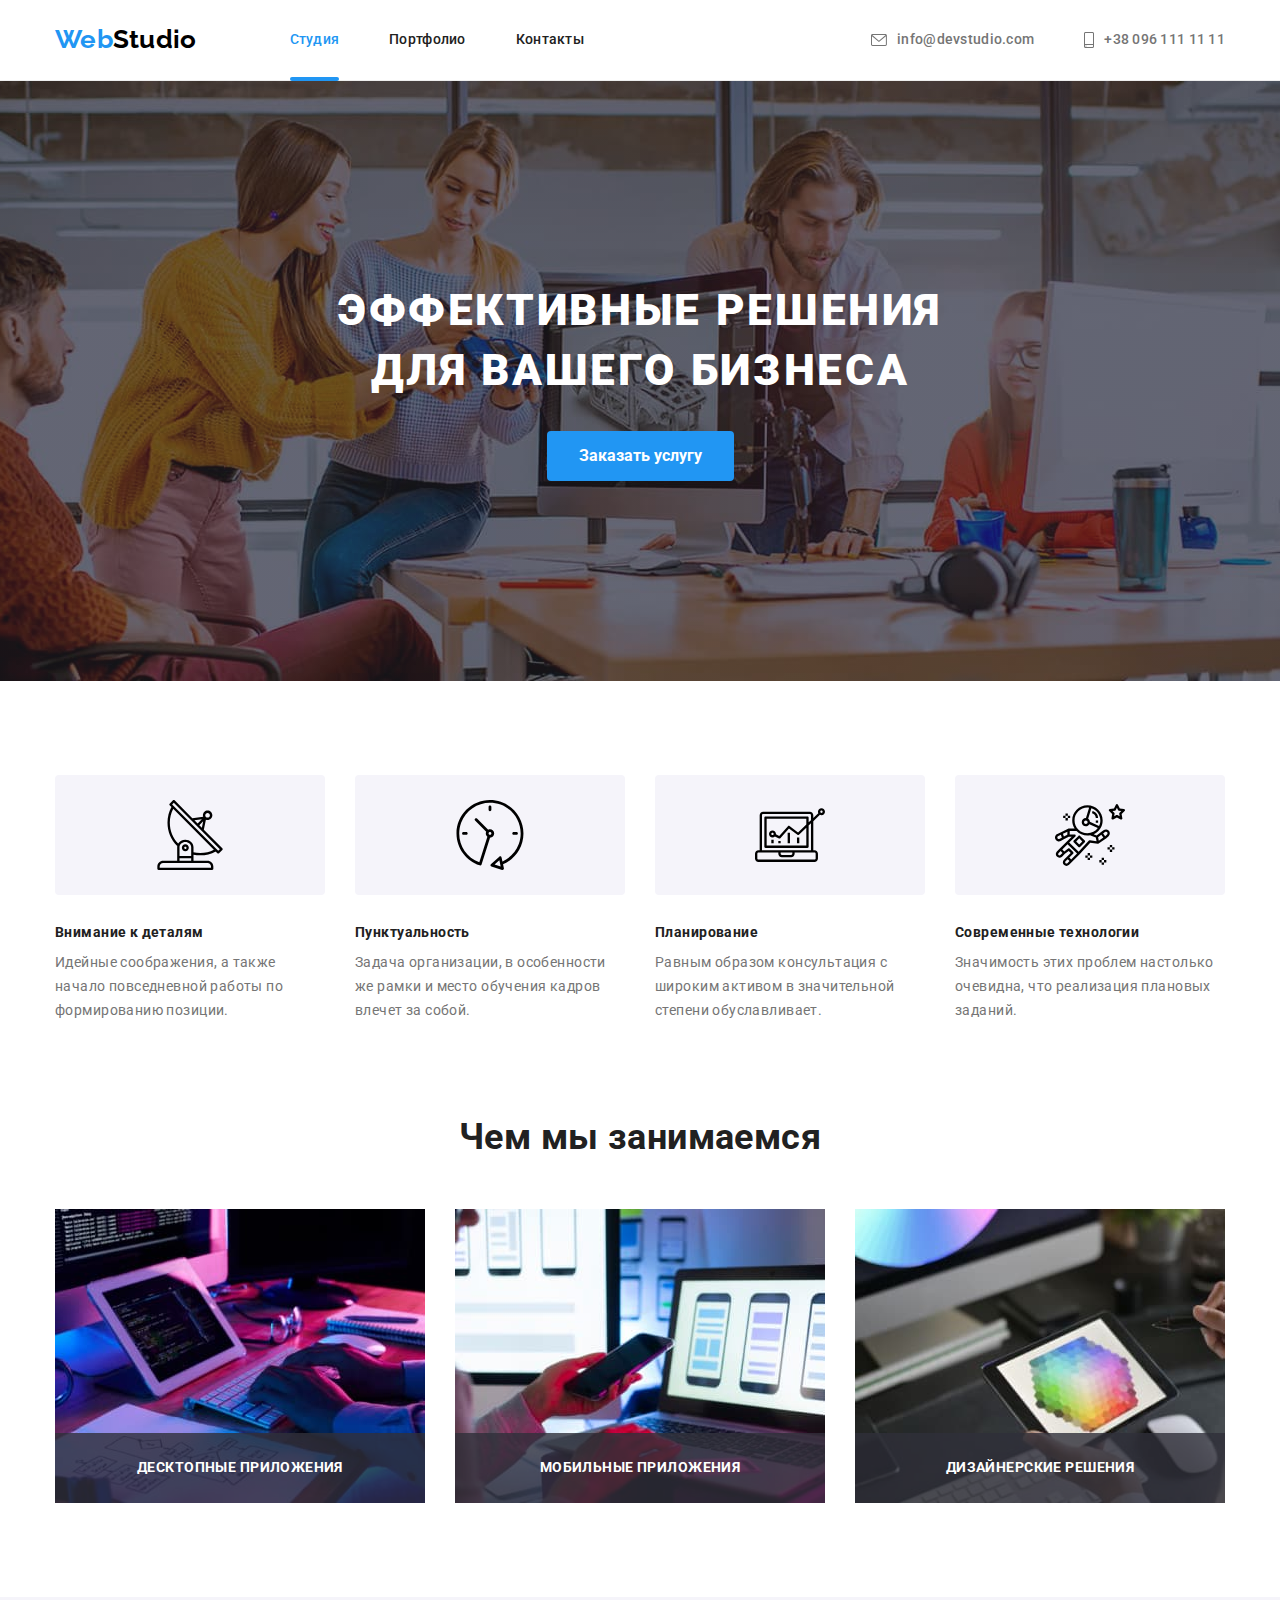
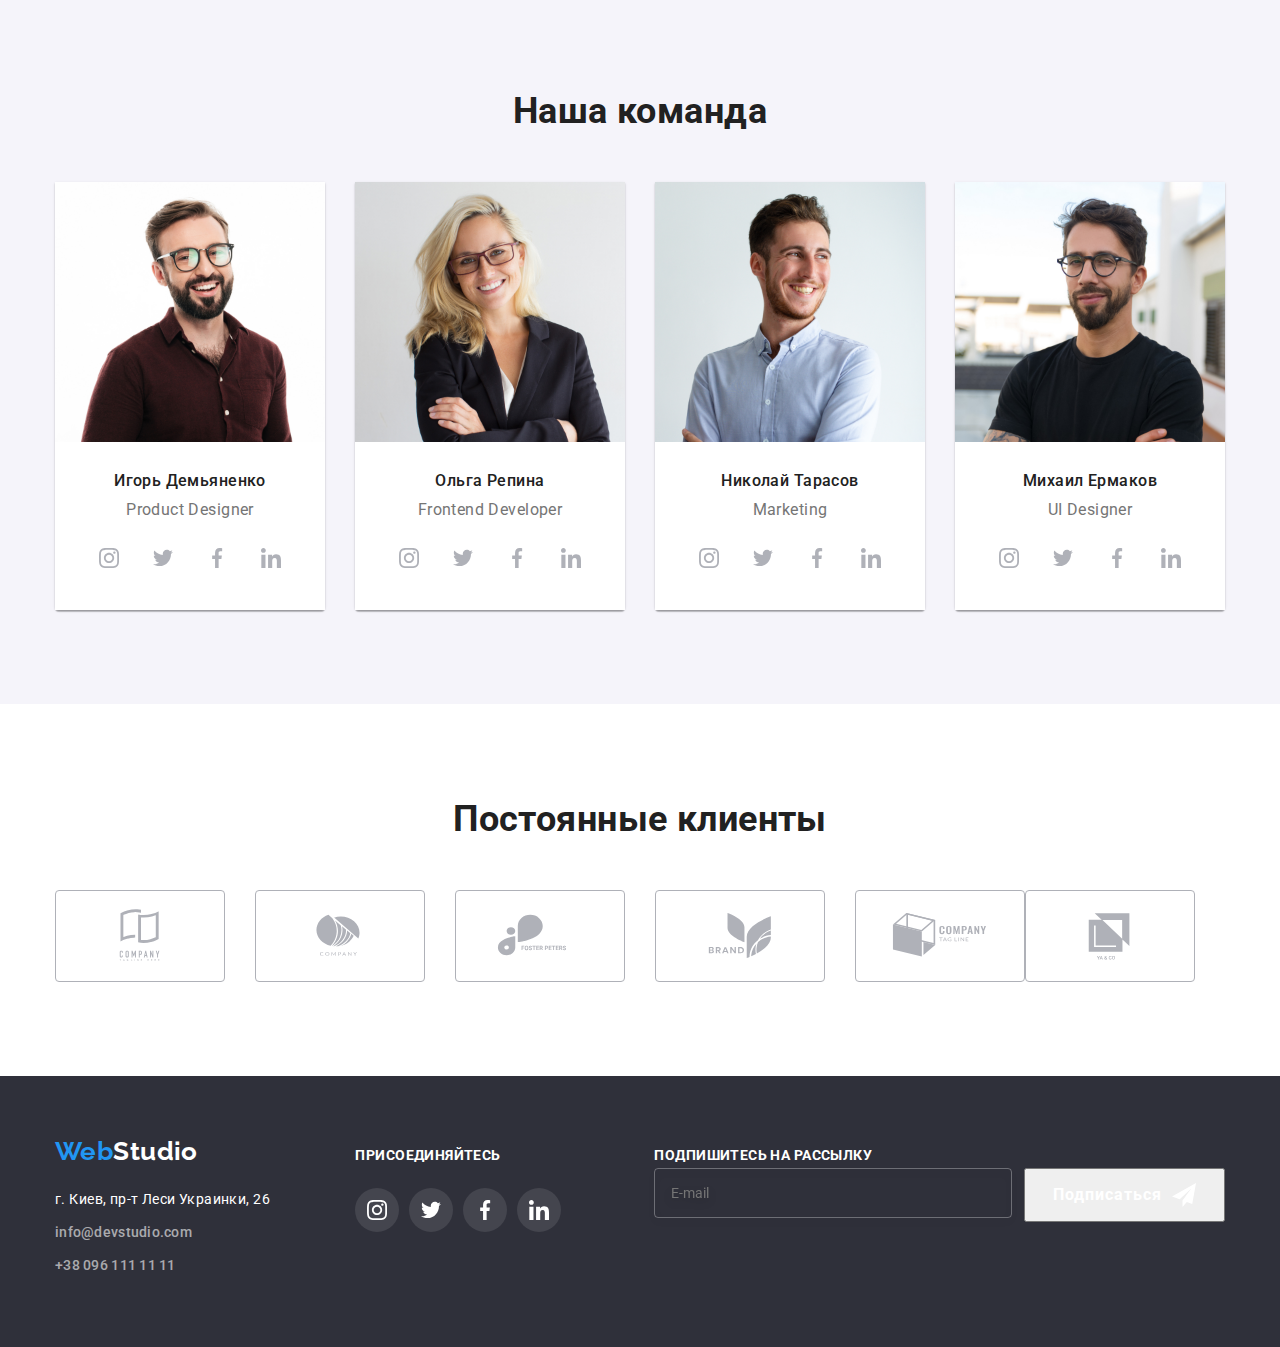
==== index.html @ cf7be301 "a" ====
<!DOCTYPE html>
<html lang="ru">
  <head>
    <meta charset="UTF-8" />
    <meta http-equiv="X-UA-Compatible" content="IE=edge" />
    <meta name="viewport" content="width=device-width, initial-scale=1.0" />
    <title>Document</title>

    <link rel="stylesheet" href="./css/main.min.css">
    
    <link rel="preconnect" href="https://fonts.googleapis.com" />
    <link rel="preconnect" href="https://fonts.gstatic.com" crossorigin />
    <link
      href="https://fonts.googleapis.com/css2?family=Raleway:wght@700&family=Roboto:wght@400;500;700;900&display=swap"
      rel="stylesheet"
    />
    <link
      rel="stylesheet"
      href="https://cdnjs.cloudflare.com/ajax/libs/modern-normalize/1.1.0/modern-normalize.min.css"
    />
    <link rel="stylesheet" href="./css/styles.css" />
  </head>
  <body class="page">
    <header class="header">
      <div class="container header_container">
        <nav class="nav">
           <a href="./index.html" class="logo--black">
            <span class="logo--black_logo">Web</span>Studio
          </a>
          <ul class="nav_list list">
            <li class="nav_item">
              <a href="./index.html" class="nav_link--current">Студия</a>
            </li>
            <li class="nav_item">
              <a href="./portfolio.html" class="nav_link"> Портфолио</a>
            </li>
            <li class="nav_item">
              <a href="./index.html" class="nav_link"> Контакты</a>
            </li>
          </ul>
        </nav>
        <ul class="contacts list">
          <li class="contacts_item">
            <a href="malito:info@devstudio.com" class="contacts_link">
              <svg class="contacts_icon" width="16" height="12">
                        <use href="./images/sprite.svg#icon-envelope-hover"></use>
                      </svg>
                      info@devstudio.com
            </a>
          </li>
          <li class="contacts_item">
            <a href="tel:+380961111111" class="contacts_link"
              ><svg class="contacts_icon" width="10" height="16">
                        <use href="./images/sprite.svg#icon-smartphone"></use>
                      </svg>
                      +38 096 111 11 11</a
            >
          </li>
        </ul>
      </div>
    </header>

    <main>
      <section class="hero">
        <div class="container">
          <h1 class="hero_title">Эффективные решения для вашего бизнеса</h1>
          <button data-modal-open type="button" class="hero_button">Заказать услугу</button>
        </div>
      </section>

      <section class="features section">
        <div class="container">
          <ul class="features_list list">
            <li class="features_item">
              <div class="features_box">
                <svg  width="70" height="70"><use class="features_icon" href="./images/sprite.svg#icon-antenna"></svg></use>
              </div>
              <h3 class="features_title">Внимание к деталям</h3>
              <p>
                Идейные соображения, а также начало повседневной работы по
                формированию позиции.
              </p>
            </li>
            <li class="features_item">
              <div class="features_box">
                <svg width="70" height="70"><use href="./images/sprite.svg#icon-clock"></svg></use>
              </div>
              <h3 class="features_title">Пунктуальность</h3>
              <p>
                Задача организации, в особенности же рамки и место обучения
                кадров влечет за собой.
              </p>
            </li>
            <li class="features_item">
              <div class="features_box">
                <svg width="70" height="70"><use class="features_icon" href="./images/sprite.svg#icon-diagram"></svg></use>
              </div>
              <h3 class="features_title">Планирование</h3>
              <p>
                Равным образом консультация с широким активом в значительной
                степени обуславливает.
              </p>
            </li>
            <li class="features_item">
              <div class="features_box">
                <svg width="70" height="70"><use class="features_icon" href="./images/sprite.svg#icon-astronaut"></svg></use>
              </div>
              <h3 class="features_title">Современные технологии</h3>
              <p>
                Значимость этих проблем настолько очевидна, что реализация
                плановых заданий.
              </p>
            </li>
          </ul>
        </div>
      </section>

      <section class="work section">
        <div class="container">
          <h2 class="work_title">Чем мы занимаемся</h2>
          <ul class="work_list list">
            <li class="work_item">
              <img
                src="./images/photo1.jpg"
                width="370"
                alt="Человек печатает на клавиатуре"
              />
              <div class="work_bottom">
                <h2 class="work_bottom-title">Десктопные приложения</h2>
              </div>
            </li>
            <li class="work_item">
              <img
                src="./images/photo2.jpg"
                width="370"
                alt="Человек выбирает модели мобильных телефонов"
              />
              <div class="work_bottom">
                <h2 class="work_bottom-title">Мобильные приложения</h2>
              </div>
              
            </li>

            <li class="work_item">
              <img
                src="./images/photo3.jpg"
                width="370"
                alt="Выбираем палитру цветов"
              />
               <div class="work_bottom">
                <h2 class="work_bottom-title">Дизайнерские решения</h2>
              </div>
            </li>
          </ul>
        </div>
      </section>

      <section class="team section">
        <div class="container">
          <h2 class="team_title">Наша команда</h2>
          <ul class="team_list list">
            <li class="team_item">
              <img
                src="./images/worker4.jpg"
                width="270"
                alt="Мужчина с бородой и в очках"
              />
              <div class="team_item-bottom">
                <h3 class="team_heading">Игорь Демьяненко</h3>
                <p class="team_text">Product Designer</p>
                <ul class="soc-list list">
                  <li class="soc-list_item">
                    <a href="" class="soc-link">
                      <svg class="soc-link_icon">
                        <use href="./images/sprite.svg#icon-instagram"></use>
                      </svg>
                    </a>
                  </li>
                  <li class="soc-list_item">
                    <a href="" class="soc-link">
                      <svg class="soc-link_icon">
                        <use href="./images/sprite.svg#icon-twitter"></use>
                      </svg>
                    </a>
                  </li>
                  <li class="soc-list_item">
                    <a href="" class="soc-link">
                      <svg class="soc-link_icon">
                        <use href="./images/sprite.svg#icon-facebook"></use>
                      </svg>
                    </a>
                  </li>
                  <li class="soc-list_item">
                    <a href="" class="soc-link">
                      <svg class="soc-link_icon">
                        <use href="./images/sprite.svg#icon-linkedin"></use>
                      </svg>
                    </a>
                  </li>
                </ul>
              </div>
            </li>
            <li class="team_item">
              <img
                src="./images/worker1.jpg"
                width="270"
                alt="Женщина в очках и пиджаке"
              />
              <div class="team_item-bottom">
                <h3 class="team_heading">Ольга Репина</h3>
                <p class="team_text">Frontend Developer</p>
                <ul class="soc-list list">
                  <li class="soc-list_item">
                    <a href="" class="soc-link">
                      <svg class="soc-link_icon">
                        <use href="./images/sprite.svg#icon-instagram"></use>
                      </svg>
                    </a>
                  </li>
                  <li class="soc-list_item">
                    <a href="" class="soc-link">
                      <svg class="soc-link_icon">
                        <use href="./images/sprite.svg#icon-twitter"></use>
                      </svg>
                    </a>
                  </li>
                  <li class="soc-list_item">
                    <a href="" class="soc-link">
                      <svg class="soc-link_icon">
                        <use href="./images/sprite.svg#icon-facebook"></use>
                      </svg>
                    </a>
                  </li>
                  <li class="soc-list_item">
                    <a href="" class="soc-link">
                      <svg class="soc-link_icon">
                        <use href="./images/sprite.svg#icon-linkedin"></use>
                      </svg>
                    </a>
                  </li>
                </ul>
              </div>
            </li>
            <li class="team_item">
              <img
                src="./images/worker2.jpg"
                width="270"
                alt="Мужчина с бородой и голубой рубашке"
              />
              <div class="team_item-bottom">
                <h3 class="team_heading">Николай Тарасов</h3>
                <p class="team_text">Marketing</p>
                <ul class="soc-list list">
                  <li class="soc-list_item">
                    <a href="" class="soc-link">
                      <svg class="soc-link_icon">
                        <use href="./images/sprite.svg#icon-instagram"></use>
                      </svg>
                    </a>
                  </li>
                  <li class="soc-list_item">
                    <a href="" class="soc-link">
                      <svg class="soc-link_icon">
                        <use href="./images/sprite.svg#icon-twitter"></use>
                      </svg>
                    </a>
                  </li>
                  <li class="soc-list_item">
                    <a href="" class="soc-link">
                      <svg class="soc-link_icon">
                        <use href="./images/sprite.svg#icon-facebook"></use>
                      </svg>
                    </a>
                  </li>
                  <li class="soc-list_item">
                    <a href="" class="soc-link">
                      <svg class="soc-link_icon">
                        <use href="./images/sprite.svg#icon-linkedin"></use>
                      </svg>
                    </a>
                  </li>
                </ul>
              </div>
            </li>
            <li class="team_item">
              <img
                src="./images/worker3.jpg"
                width="270"
                alt="Мужчина в очках и черной рубашке"
              />
              <div class="team_item-bottom">
                <h3 class="team_heading">Михаил Ермаков</h3>
                <p class="team_text">UI Designer</p>

                <ul class="soc-list list">
                  <li class="soc-list_item">
                    <a href="" class="soc-link">
                      <svg class="soc-link_icon">
                        <use href="./images/sprite.svg#icon-instagram"></use>
                      </svg>
                    </a>
                  </li>
                  <li class="soc-list_item">
                    <a href="" class="soc-link">
                      <svg class="soc-link_icon">
                        <use href="./images/sprite.svg#icon-twitter"></use>
                      </svg>
                    </a>
                  </li>
                  <li class="soc-list_item">
                    <a href="" class="soc-link">
                      <svg class="soc-link_icon">
                        <use href="./images/sprite.svg#icon-facebook"></use>
                      </svg>
                    </a>
                  </li>
                  <li class="soc-list_item">
                    <a href="" class="soc-link">
                      <svg class="soc-link_icon">
                        <use href="./images/sprite.svg#icon-linkedin"></use>
                      </svg>
                    </a>
                  </li>
                </ul>
              </div>
            </li>
          </ul>
        </div>
      </section>

       <section class="clients section">
        <div class="container">
          <h2 class="clients_title">Постоянные клиенты</h2>
          <ul class="clients_list list">
            <li class="clients_blok list">
              <a href="" class="clients-link">
                <svg class="clients-link_svg">
                  <use href="./images/sprite.svg#icon-Logo-1" class="clients-link_icon"></use>
                </svg>
              </a>
            </li>
            <li class="clients_blok">
              <a href="" class="clients-link">
                <svg class="clients-link_svg">
                  <use href="./images/sprite.svg#icon-Logo-2" class="clients-link_icon"></use>
                </svg>
              </a>
            </li>
            <li class="clients_blok">
              <a href="" class="clients-link">
                <svg class="clients-link_svg">
                  <use href="./images/sprite.svg#icon-Logo-3" class="clients-link_icon"></use>
                </svg>
              </a>
            </li>
            <li class="clients_blok">
              <a href="" class="clients-link">
                <svg class="clients-link_svg">
                  <use href="./images/sprite.svg#icon-Logo-4" class="clients-link_icon"></use>
                </svg>
              </a>
            </li>
            <li class="clients-blok">
              <a href="" class="clients-link">
                <svg class="clients-link_svg">
                  <use href="./images/sprite.svg#icon-Logo-5" class="clients-link_icon"></use>
                </svg>
              </a>
            </li>
            <li class="clients_blok">
              <a href="" class="clients-link">
                <svg class="clients-link_svg">
                  <use href="./images/sprite.svg#icon-Logo" class="clients-link_icon"></use>
                </svg>
              </a>
            </li>
          </ul>
        </div>
      </section>
    </main>
    </main>

    <footer class="footer">
      <div class="container footer_container">
        <div class="connect">
        <a href="./index.html" class="connect_logo--white">
          <span class="connect_logo--blue">Web</span>Studio
        </a>
        <address class="footer-address">
          <ul class="footer-list list">
            <li class="footer-list_item">г. Киев, пр-т Леси Украинки, 26</li>
            <li class="footer-list_item">
              <a class="footer-list_link" href="malito:info@devstudio.com"
                >info@devstudio.com
              </a>
            </li>
            <li class="footer-list_item">
              <a class="footer-list_link" href="tel:+380961111111"
                >+38 096 111 11 11</a
              >
            </li>
          </ul>
          </section>
          </div>
          <div class="footer_flex-box">
        </address>
           <h2 class="footer_title">Присоединяйтесь</h2>
          <ul class="footer_soclist list">
            <li class="footer_socitem">
              <a href="" class="footer_link">
                <svg class="footer_icon-svg" width="20" height="20">
                  <use href="./images/sprite.svg#icon-instagram" class="svg-item"></use>
                </svg>
              </a>
            </li>
            <li class="footer_socitem">
              <a href="" class="footer_link">
                <svg class="footer_icon-svg" width="20" height="20">
                  <use href="./images/sprite.svg#icon-twitter" class="svg-item"></use>
                </svg>
              </a>
            </li>
            <li class="footer_socitem">
              <a href="" class="footer_link">
                <svg class="footer_icon-svg" width="20" height="20">
                  <use href="./images/sprite.svg#icon-facebook" class="svg-item"></use>
                </svg>
              </a>
            </li>
            <li class="footer_socitem">
              <a href="" class="footer_link">
                <svg class="footer_icon-svg" width="20" height="20">
                  <use href="./images/sprite.svg#icon-linkedin" class="svg-item"></use>
                </svg>
              </a>
            </li>
          </ul>
        </div>
        </section>
     
      <div class="signup">
      <form>
          <strong class="footer-strong signup_title">Подпишитесь на рассылку </strong>
          <div class="signup_form">
            <label for="signup-email" class="signup-label">
              <input type="email" name="email" id="signup-email" placeholder="E-mail" class="signup-email" />
            </label>
            <button type="submit" class="hero-button signup_btn">
              <span class="signup_btn-text">Подписаться</span>
              <svg width="24" height="24" class="signup_svg">
                <use href="./images/sprite.svg#icon-send" class=""></use>
              </svg>
            </button>
          </div>
        </form>
      </div>
      </div>
    </footer>
      
       <div data-modal class="backdrop is-hidden">
      <div class="modal">
        <button data-modal-close class="close-btn" type="button">
          <svg class="modal_svg" width="11" height="11">
            <use href="./images/sprite.svg#icon-Vector-1"></use>
            </svg>
        </button>
      <form class="form">
          <strong class="form_text">Оставьте свои данные, мы вам перезвоним</strong>
          <div class="form_field">
            <label for="name" class="form_label">Имя</label>
            <input type="text" class="form_input" name="name" id="name" />
            <svg class="form_icon" width="12" height="12">
              <use href="./images/sprite.svg#icon-name" class="svg-item"></use>
            </svg>
          </div>
          <div class="form_field">
            <label for="tel" class="form_label">Телефон</label>
            <input type="tel" class="form_input" name="tel" id="tel" />
            <svg class="form_icon" width="13" height="13">
              <use href="./images/sprite.svg#icon-tel" class="svg-item"></use>
            </svg>
          </div>
          <div class="form_field">
            <label for="email" class="form_label">Почта</label>
            <input type="email" class="form_input" name="email" id="email" />
            <svg class="form_icon" width="15" height="12">
              <use href="./images/sprite.svg#icon-convert" class="svg-item"></use>
            </svg>
          </div>
          <div class="form_field">
            <label for="comment" class="form_label">Комментарий</label>
            <textarea
              name="comment"
              id="comment"
              rows="10"
              class="form_textarea"
              placeholder="Введите текст"
            ></textarea>
          </div>
          <label for="checkbox" class="checkbox_label">
            <input type="checkbox" name="checkbox" id="checkbox" class="checkbox is-hidden" />
            <span class="checkbox_item">
              <svg width="16" height="16">
                <use href="./images/sprite.svg#icon-square" class=""></use>
              </svg>
            </span>
            Соглашаюсь с рассылкой и принимаю <a href="" class="form_link">Условия договора</a>
          </label>

          <button type="submit" class="hero-button form_btn">Отправить</button>
        </form>
      </div>
    </div>
    <script src="./js/modal.js"></script>
  </body>
</html>
---- css/main.min.css ----
/* No CSS *//*# sourceMappingURL=main.min.css.map */
---- css/styles.css ----
:root {
  --primary-text-color: #757575;
  --title-text-color: #212121;
  --accent-color: #2196f3;
  --white-text-color: #ffffff;
  --black-bg-color: #2f303a;
  --button-grey-color: #f5f4fa;
  --logo-black: #000000;
  --primary-gap: 30px;
  --soc-logo-color: #afb1b8;
}

body {
  color: var(--primary-text-color);
  background: var(--white-text-color);
  font-family: Roboto, sans-serif;
  letter-spacing: 0.03em;
  font-size: 14px;
  line-height: 1.71;
}

.container {
  width: 1200px;
  padding-left: 15px;
  padding-right: 15px;
  margin: 0 auto;
}

p,
h1,
h2,
h3,
h4,
h5,
h6 {
  margin: 0;
}

img {
  min-width: 100%;
  display: block;
}

* {
  box-sizing: border-box;
}

.section {
  padding-top: 94px;
  padding-bottom: 94px;
}

.list {
  padding: 0;
  margin: 0;
  list-style: none;
}

.visually-hidden {
  position: absolute;
  width: 1px;
  height: 1px;
  margin: -1px;
  padding: 0;
  overflow: hidden;
  border: 0;
  clip: rect(0 0 0 0);
}

/* HEADER */

.header {
  border-bottom: 1px solid #eeeeee;
}

.header_container {
  display: flex;
  align-items: center;
}

/* SITE NAVIGATION */

.nav_list {
  display: flex;
  align-items: center;
}
.nav {
  color: var(--title-text-color);
  font-weight: 500;
  font-size: 14px;
  line-height: 1.14;
  text-decoration: none;
  letter-spacing: 0.02em;
  display: flex;
}

.nav_item:not(:last-child) {
  margin-right: 50px;
}

.nav_link {
  display: block;
  color: var(--title-text-color);
  font-weight: 500;
  font-size: 14px;
  line-height: 1.14;
  text-decoration: none;
  padding-top: 32px;
  padding-bottom: 32px;
  transition: color 250ms cubic-bezier(0.4, 0, 0.2, 1);
}

.nav_link:hover,
.nav_link:focus {
  color: var(--accent-color);
}

.nav_link--current {
  display: block;
  color: var(--accent-color);
  text-decoration: none;
  position: relative;
  padding-top: 32px;
  padding-bottom: 32px;
  transition: color 250ms cubic-bezier(0.4, 0, 0.2, 1);
}

.nav_link:hover::after {
  opacity: 1;
}

.nav_link--current::after {
  content: '';
  width: 100%;
  height: 4px;
  background-color: var(--accent-color);
  position: absolute;
  bottom: -1px;
  left: 0px;
  border-radius: 2px;
  transition: opacity 250ms cubic-bezier(0.4, 0, 0.2, 1);
}

.nav_link--current:hover::after {
  opacity: 1;
}

.nav_link::after {
  margin-left: auto;
}

/* CONTACTS */

.contacts {
  display: flex;
  margin-left: auto;
}

.contacts_item:not(:last-child) {
  margin-right: 50px;
}

.contacts_link:hover,
.contacts_link:focus {
  color: var(--accent-color);
}

.contacts_link {
  color: var(--primary-text-color);
  font-weight: 500;
  font-size: 14px;
  line-height: 1.14;
  letter-spacing: 0.02em;
  text-decoration: none;
  display: flex;
  align-items: center;
  transition: color 250ms cubic-bezier(0.4, 0, 0.2, 1);
}

.contacts_icon {
  fill: currentColor;
  margin-right: 10px;
}

/* LOGO */

.logo--black_logo {
  margin: auto 0;
  padding-top: 24px;
  padding-bottom: 25px;
  color: var(--accent-color);
  font-family: Raleway, sans-serif;
  font-weight: 700;
  font-size: 26px;
  line-height: 1.2;
  text-decoration: none;
  transition: fill 250ms cubic-bezier(0.4, 0, 0.2, 1),
    background-color 250ms cubic-bezier(0.4, 0, 0.2, 1);
}

.connect_logo--blue {
  margin: auto 0;
  color: var(--accent-color);
  font-family: Raleway, sans-serif;
  font-weight: 700;
  font-size: 26px;
  line-height: 1.2;
  text-decoration: none;
  margin-bottom: 20px;
  transition: fill 250ms cubic-bezier(0.4, 0, 0.2, 1),
    background-color 250ms cubic-bezier(0.4, 0, 0.2, 1);
}

.logo--black {
  margin: auto 0;
  padding-top: 24px;
  padding-bottom: 25px;
  color: var(--logo-black);
  font-family: Raleway, sans-serif;
  font-weight: 700;
  font-size: 26px;
  line-height: 1.19;
  text-decoration: none;
  margin-right: 93px;
  transition: fill 250ms cubic-bezier(0.4, 0, 0.2, 1),
    background-color 250ms cubic-bezier(0.4, 0, 0.2, 1);
}
.connect_logo--white {
  margin: auto 0;
  color: var(--white-text-color);
  font-family: Raleway, sans-serif;
  font-weight: 700;
  font-size: 26px;
  line-height: 1.19;
  text-decoration: none;
  margin-bottom: 20px;
  transition: fill 250ms cubic-bezier(0.4, 0, 0.2, 1),
    background-color 250ms cubic-bezier(0.4, 0, 0.2, 1);
}

/* HERO */

.hero {
  text-align: center;
}
.hero_title {
  margin: 0 auto;
  color: var(--white-text-color);
  font-weight: 900;
  font-size: 44px;
  line-height: 1.36;
  text-align: center;
  text-transform: uppercase;
  letter-spacing: 0.06em;
  margin-bottom: 30px;
  max-width: 696px;
}

.hero_button {
  padding: 10px 32px 10px 32px;
  border-radius: 4px;
  font-weight: 700;
  font-size: 16px;
  line-height: 1.87;
  background-color: var(--accent-color);
  color: var(--white-text-color);
  border: none;
  text-decoration: none;
  text-align: center;
  transition: color 250ms cubic-bezier(0.4, 0, 0.2, 1),
    background-color 250ms cubic-bezier(0.4, 0, 0.2, 1);
}
.hero_button:hover,
.hero_button:focus {
  cursor: pointer;
  background-color: #188ce8;
}

.backdrop {
  position: fixed;
  top: 0;
  left: 0;
  width: 100%;
  height: 100%;
  z-index: 1;
  opacity: 1;
  transition: opacity 250ms cubic-bezier(0.4, 0, 0.2, 1);
  background-color: rgba(0, 0, 0, 0.2);
}

.is-hidden {
  opacity: 0;
  pointer-events: none;
}

.backdrop.is-hidden .modal {
  transform: translate(-50%, -50%) scale(0.6);
}

.modal {
  position: absolute;
  top: 50%;
  left: 50%;
  transform: translate(-50%, -50%) scale(1);
  transition: transform 250ms cubic-bezier(0.4, 0, 0.2, 1);
  width: 530px;
  height: 580px;

  background-color: var(--white-text-color);
  box-shadow: 0px 1px 3px rgba(0, 0, 0, 0.12), 0px 1px 1px rgba(0, 0, 0, 0.14),
    0px 2px 1px rgba(0, 0, 0, 0.2);
  border-radius: 4px;
}

.close-btn {
  position: absolute;
  top: 8px;
  right: 8px;
  width: 30px;
  height: 30px;
  color: var(--logo-black);
  display: flex;
  justify-content: center;
  align-items: center;
  cursor: pointer;
  background-color: var(--white-text-color);
  border: 1px solid rgba(0, 0, 0, 0.1);
  border-radius: 15px;
  transition: color 250ms cubic-bezier(0.4, 0, 0.2, 1);
}

.modal_svg {
  color: currentColor;
}

.modal_svg:hover,
.modal_svg:focus {
  fill: var(--accent-color);
}

.hero {
  max-width: 1600px;
  height: 600px;
  margin-left: auto;
  margin-right: auto;
  background-image: linear-gradient(
      rgba(47, 48, 58, 0.4),
      rgba(47, 48, 58, 0.4)
    ),
    url(../images/overlay.jpg);
  background-repeat: no-repeat;
  background-position: center;
  background-size: cover;
  padding-bottom: 200px;
  padding-top: 200px;
}

/* FEATURES */

.features_title {
  margin-top: 0;
  margin-bottom: 10px;
  color: var(--title-text-color);
  font-weight: 700;
  font-size: 14px;
  line-height: 1.14;
  margin-top: 30px;
}

.features_list {
  display: flex;
}

.features_item {
  width: 270px;
  margin-right: 30px;
}

.features_item:last-child {
  margin-right: 0;
}

.features_box {
  display: flex;
  width: 270px;
  height: 120px;
  background-color: var(--button-grey-color);
  border-radius: 4px;
  margin-bottom: 30px;
  align-items: center;
  justify-content: center;
}

.features_icon {
  align-items: center;
  justify-content: center;
}

/* FILTERS AND ACTIVITY */

.filters-item:not(:last-child) {
  margin-right: 8px;
}
.filters-list {
  display: flex;
  justify-content: center;
  margin-bottom: 50px;
}

.filters-button {
  border: none;
  border-radius: 4px;
  padding: 6px 22px 6px 22px;
  font-weight: 500;
  font-size: 16px;
  line-height: 1.6;
  background-color: var(--button-grey-color);
  color: var(--title-text-color);
  transition: color 250ms cubic-bezier(0.4, 0, 0.2, 1),
    background-color 250ms cubic-bezier(0.4, 0, 0.2, 1),
    box-shadow 250ms cubic-bezier(0.4, 0, 0.2, 1);
}
.filters-button:hover,
.filters-button:focus {
  background-color: var(--accent-color);
  color: var(--white-text-color);
  cursor: pointer;
  filter: drop-shadow(0px 4px 4px rgba(0, 0, 0, 0.25));
}

.activity-title {
  color: var(--title-text-color);
  font-size: 18px;
  line-height: 2;
  letter-spacing: 0.06em;
  margin-bottom: 4px;
}

.activity {
  display: flex;
  flex-wrap: wrap;
  margin-left: calc(-1 * var(--primary-gap));
  margin-top: calc(-1 * var(--primary-gap));
}
.activity-item {
  box-sizing: border-box;
  border: 1px solid #eeeeee;
  width: 370px;
  flex-basis: calc(100% / 3 - 30px);
  margin-left: var(--primary-gap);
  margin-top: var(--primary-gap);
}

.activity-link:hover,
.activity-link:focus {
  box-shadow: 0px 4px 4px rgba(0, 0, 0, 0.25);
}

.activity-item-bottom {
  padding: 20px 24px 20px 24px;
}

.activity-text {
  font-weight: 400;
  font-size: 16px;
  line-height: 30px;
  color: var(--primary-text-color);
}

.activity-link {
  display: block;
  text-decoration: none;
  transition: box-shadow 250ms cubic-bezier(0.4, 0, 0.2, 1);
}

.activity-thumb {
  position: relative;
  overflow: hidden;
}

.activity-overlay {
  position: absolute;
  top: 0;
  left: 0;
  transform: translateY(101%);
  transition: transform 250ms cubic-bezier(0.4, 0, 0.2, 1);

  display: flex;
  align-items: center;
  height: 100%;
  width: 100%;
  background-color: rgba(33, 150, 243, 0.9);

  color: var(--white-text-color);
  font-weight: 400;
  font-size: 18px;
  line-height: 1.55;
  letter-spacing: 0.03em;
}

.activity-link:hover .activity-overlay,
.activity-link:focus .activity-overlay {
  transform: translateY(0);
}

.overlay-text {
  text-align: left;
  padding-right: 24px;
  padding-left: 24px;
}

/* WORK SECTION */

.work {
  padding-top: 0;
}

.work_title,
.team_title {
  margin-bottom: 50px;
  color: var(--title-text-color);
  font-weight: 700;
  font-size: 36px;
  line-height: 1.16;
  text-align: center;
}

.work_list {
  flex-wrap: wrap;
  margin-left: calc(-1 * var(--primary-gap));
  display: flex;
}

.work_item {
  flex-basis: calc(100% / 3 -30px);
  margin-left: var(--primary-gap);
  position: relative;
}

.work_item:last-child {
  margin-right: 0;
}

.work_bottom {
  position: absolute;
  bottom: 0;
  left: 0;

  width: 100%;
  height: 70px;
  background-color: rgba(47, 48, 58, 0.8);
  background: #2f303acc;
}

.work_bottom-title {
  font-weight: 700;
  font-size: 14px;
  line-height: 1.14;
  text-align: center;
  text-transform: uppercase;
  padding-top: 27px;
  padding-bottom: 27px;
  color: var(--white-text-color);
}

/* TEAM SECTION */

.team {
  background-color: var(--button-grey-color);
}

.team_list {
  display: flex;
  flex-wrap: wrap;
  margin-left: calc(-1 * var(--primary-gap));
}

.team_item {
  background: #ffffff;
  flex-basis: calc(100% / 4 -30px);
  margin-left: var(--primary-gap);
  box-shadow: 0px 1px 3px rgba(0, 0, 0, 0.12), 0px 1px 1px rgba(0, 0, 0, 0.14),
    0px 2px 1px rgba(0, 0, 0, 0.2);
  border-radius: 0px 0px 4px 4px;
}

.team_heading {
  color: var(--title-text-color);
  font-weight: 500;
  font-size: 16px;
  line-height: 1.18;
  text-align: center;
  margin-bottom: 10px;
}

.team_text {
  font-size: 16px;
  line-height: 1.18;
  text-align: center;
  margin-bottom: 16px;
}

.team_item-bottom {
  padding-top: 30px;
  padding-bottom: 30px;
  background-color: var(--white-text-color);
}

/* SOC LIST */

.soc-list_item {
  width: 44px;
  height: 44px;
}
.soc-link {
  display: flex;
  width: 100%;
  height: 100%;
  border-radius: 22px;
  display: flex;
  align-items: center;
  justify-content: center;
  transition: fill 250ms cubic-bezier(0.4, 0, 0.2, 1),
    background-color 250ms cubic-bezier(0.4, 0, 0.2, 1);
}

.soc-link:focus,
.soc-link:hover {
  background-color: var(--accent-color);
  border-radius: 50%;
}

.soc-link:hover .soc-link_icon,
.soc-link:focus .soc-link_icon {
  fill: var(--white-text-color);
}

.soc-list {
  display: flex;
  justify-content: center;
}

.soc-list_item + .soc-list_item {
  margin-left: 10px;
}

.soc-link_icon {
  width: 20px;
  height: 20px;
  fill: var(--soc-logo-color);
}

/* CLIENTS */

.clients_title {
  color: var(--title-text-color);
  font-weight: 700;
  font-size: 36px;
  line-height: 42px;
  text-align: center;
  margin-bottom: 50px;
  text-align: center;
}

.clients_list {
  display: flex;
}
.clients_blok {
  margin-right: 30px;
}

.clients_blok:last-child {
  margin-right: 0;
}

/* CLIENTS LINK */

.clients-link_svg {
  width: 106px;
  height: 60px;
  fill: var(--soc-logo-color);
  transition: fill 250ms cubic-bezier(0.4, 0, 0.2, 1);
}

.clients-link_svg-item:focus,
.clients-link_icon:hover {
  fill: var(--accent-color);
  color: var(--soc-logo-color);
}

.clients-link {
  display: flex;
  width: 170px;
  height: 92px;
  border: 1px solid var(--soc-logo-color);
  border-radius: 4px;
  align-items: center;
  justify-content: center;
  transition: border 250ms cubic-bezier(0.4, 0, 0.2, 1),
    color 250ms cubic-bezier(0.4, 0, 0.2, 1);
}

.clients-link:hover .clients-link_svg,
.clients-link:focus .clients-link_svg {
  fill: var(--accent-color);
}

.clients-link:hover,
.clients-link:focus {
  border-color: var(--accent-color);
}

/* FOOTER */

.footer-list_item {
  margin-bottom: 9px;
  font-size: 14px;
  font-style: normal;
  line-height: 1.71;
  color: var(--white-text-color);
}

.footer-item:last-child {
  margin-bottom: 0;
}

.footer-list_link:hover,
.footer-list_link:focus {
  color: var(--accent-color);
}

.footer-list_link {
  margin-bottom: 9px;
  color: var(--primary-text-color);
  font-weight: 500;
  font-size: 14px;
  line-height: 1.14;
  letter-spacing: 0.02em;
  text-decoration: none;
  color: rgba(255, 255, 255, 0.6);
  transition: color 250ms cubic-bezier(0.4, 0, 0.2, 1);
}

.footer-address {
  margin-top: 20px;
}
.footer {
  background-color: var(--black-bg-color);
  padding-top: 60px;
  padding-bottom: 60px;
}

.connect {
  flex-grow: 1;
}

.footer_container {
  display: flex;
  align-items: baseline;
}

.footer_title {
  color: var(--white-text-color);
  font-style: normal;
  font-weight: 700;
  font-size: 14px;
  line-height: 1, 14;
  letter-spacing: 0.03em;
  text-transform: uppercase;
  margin-bottom: 20px;
}
.footer_soclist {
  display: flex;
  justify-content: center;
}
.footer_socitem:not(:last-child) {
  margin-right: 10px;
}

.footer_link {
  display: flex;
  justify-content: center;
  align-items: center;
  width: 44px;
  height: 44px;
  background: rgba(255, 255, 255, 0.1);
  border-radius: 50%;
  transition: fill 250ms cubic-bezier(0.4, 0, 0.2, 1),
    background-color 250ms cubic-bezier(0.4, 0, 0.2, 1);
}

.footer_link:hover,
.footer_link:focus {
  background-color: var(--accent-color);
  border-radius: 50%;
}

.footer_link:hover .footer_icon-svg,
.footer_link:focus .footer_icon-svg {
  fill: var(--white-text-color);
}

.footer_link:hover,
.footer-link:focus {
  background-color: var(--accent-color);
  border-radius: 50%;
}

.footer_flex-box {
  margin-left: 70px;
}

.contact a {
  text-decoration-line: none;
  display: inline-flex;
  align-items: flex-end;
  justify-content: center;
  align-items: center;
}

.footer_icon-svg {
  width: 20px;
  height: 20px;
  fill: var(--white-text-color);
}

/* SIGNUP */

.signup {
  margin-left: 93px;
}

.signup-label {
  margin-right: 12px;
}

.signup_title {
  display: flex;
  justify-content: left;
  color: var(--white-text-color);
  font-weight: 700;
  text-transform: uppercase;
}
.signup-email {
  padding: 15px 16px;

  height: 50px;
  width: 358px;

  background-color: transparent;
  border: 1px solid rgba(255, 255, 255, 0.3);
  box-sizing: border-box;
  filter: drop-shadow(0px 4px 4px rgba(0, 0, 0, 0.15));
  border-radius: 4px;

  color: var(--white-text-color);
}

.signup_form {
  display: flex;
}

.signup_btn:focus,
.signup_btn:hover {
  color: var(--white-text-color);
}

.signup_btn {
  padding: 10px 27px;
  font-weight: 700;
  font-size: 16px;
  line-height: 1.87;

  display: flex;
  align-items: center;
  text-align: center;
  letter-spacing: 0.06em;

  color: var(--white-text-color);
}

.signup_btn-text {
  margin-right: 10px;
}

.signup_svg {
  fill: var(--white-text-color);
}

/* FORM */
.form {
  padding: 40px;
}

.form_field {
  position: relative;
  display: flex;
  flex-direction: column;
  margin-bottom: 10px;
}

.form_text {
  display: inline-block;
  font-weight: 700;
  font-size: 20px;
  line-height: 1.15;
  color: var(--title-text-color);
  margin-bottom: 12px;
}

.form_label {
  margin-bottom: 4px;
  font-size: 12px;
  line-height: 1.17;
  color: var(--primary-text-color);
  letter-spacing: 0.01em;
}
.form_input {
  padding-left: 42px;
  height: 40px;
  transition: border 250ms cubic-bezier(0.4, 0, 0.2, 1),
    color 250ms cubic-bezier(0.4, 0, 0.2, 1);
  border: 1px solid rgba(33, 33, 33, 0.2);
  box-sizing: border-box;
  border-radius: 4px;
}

.form_input:focus,
.form_input:hover,
.form_textarea:hover,
.form_textarea:focus {
  border: 1px solid var(--accent-color);
}

.form_input:focus + .form-icon,
.form_input:hover + .form-icon {
  color: var(--accent-color);
  fill: currentColor;
}

.form_icon {
  position: absolute;
  top: 38px;
  left: 12px;
  pointer-events: none;
  transition: fill 250ms cubic-bezier(0.4, 0, 0.2, 1);
  transform: translateY(-50%);
  fill: var(--logo-black);
}

.form_textarea {
  resize: none;
  padding: 12px 16px;
  height: 120px;
  transition: border 250ms cubic-bezier(0.4, 0, 0.2, 1);
  border: 1px solid rgba(33, 33, 33, 0.2);
  box-sizing: border-box;
  border-radius: 4px;
}

.form .form_field:nth-child(5) {
  margin-bottom: 20px;
}

.form_link {
  margin-left: 5px;
  font-size: 14px;
  line-height: 1.71;

  letter-spacing: 0.03em;
  text-decoration-line: underline;

  color: var(--accent-color);
}

.checkbox_label {
  display: flex;
  align-items: center;
  justify-content: center;

  margin-bottom: 30px;

  font-weight: normal;
  font-size: 14px;
  line-height: 1.71;
  letter-spacing: 0.03em;
  color: var(--primary-text-color);
}

.form_btn {
  display: block;
  margin-left: auto;
  margin-right: auto;
}

.checkbox {
  appearance: none;
  position: absolute;
}

.checkbox:focus + .checkbox_item,
.checkbox:hover + .checkbox_iyem {
  fill: var(--accent-color);
}

.checkbox:checked + .checkbox_item {
  border-radius: 2px;
  fill: var(--accent-color);
  background-color: var(--accent-color);
  background-image: url(../images/accept.svg);
  background-position: 50% 50%;
  background-repeat: no-repeat;
}

.checkbox_item {
  margin-right: 7px;
  width: 16px;
  height: 15px;
  transition: background-color 250ms cubic-bezier(0.4, 0, 0.2, 1),
    fill 250ms cubic-bezier(0.4, 0, 0.2, 1);
}
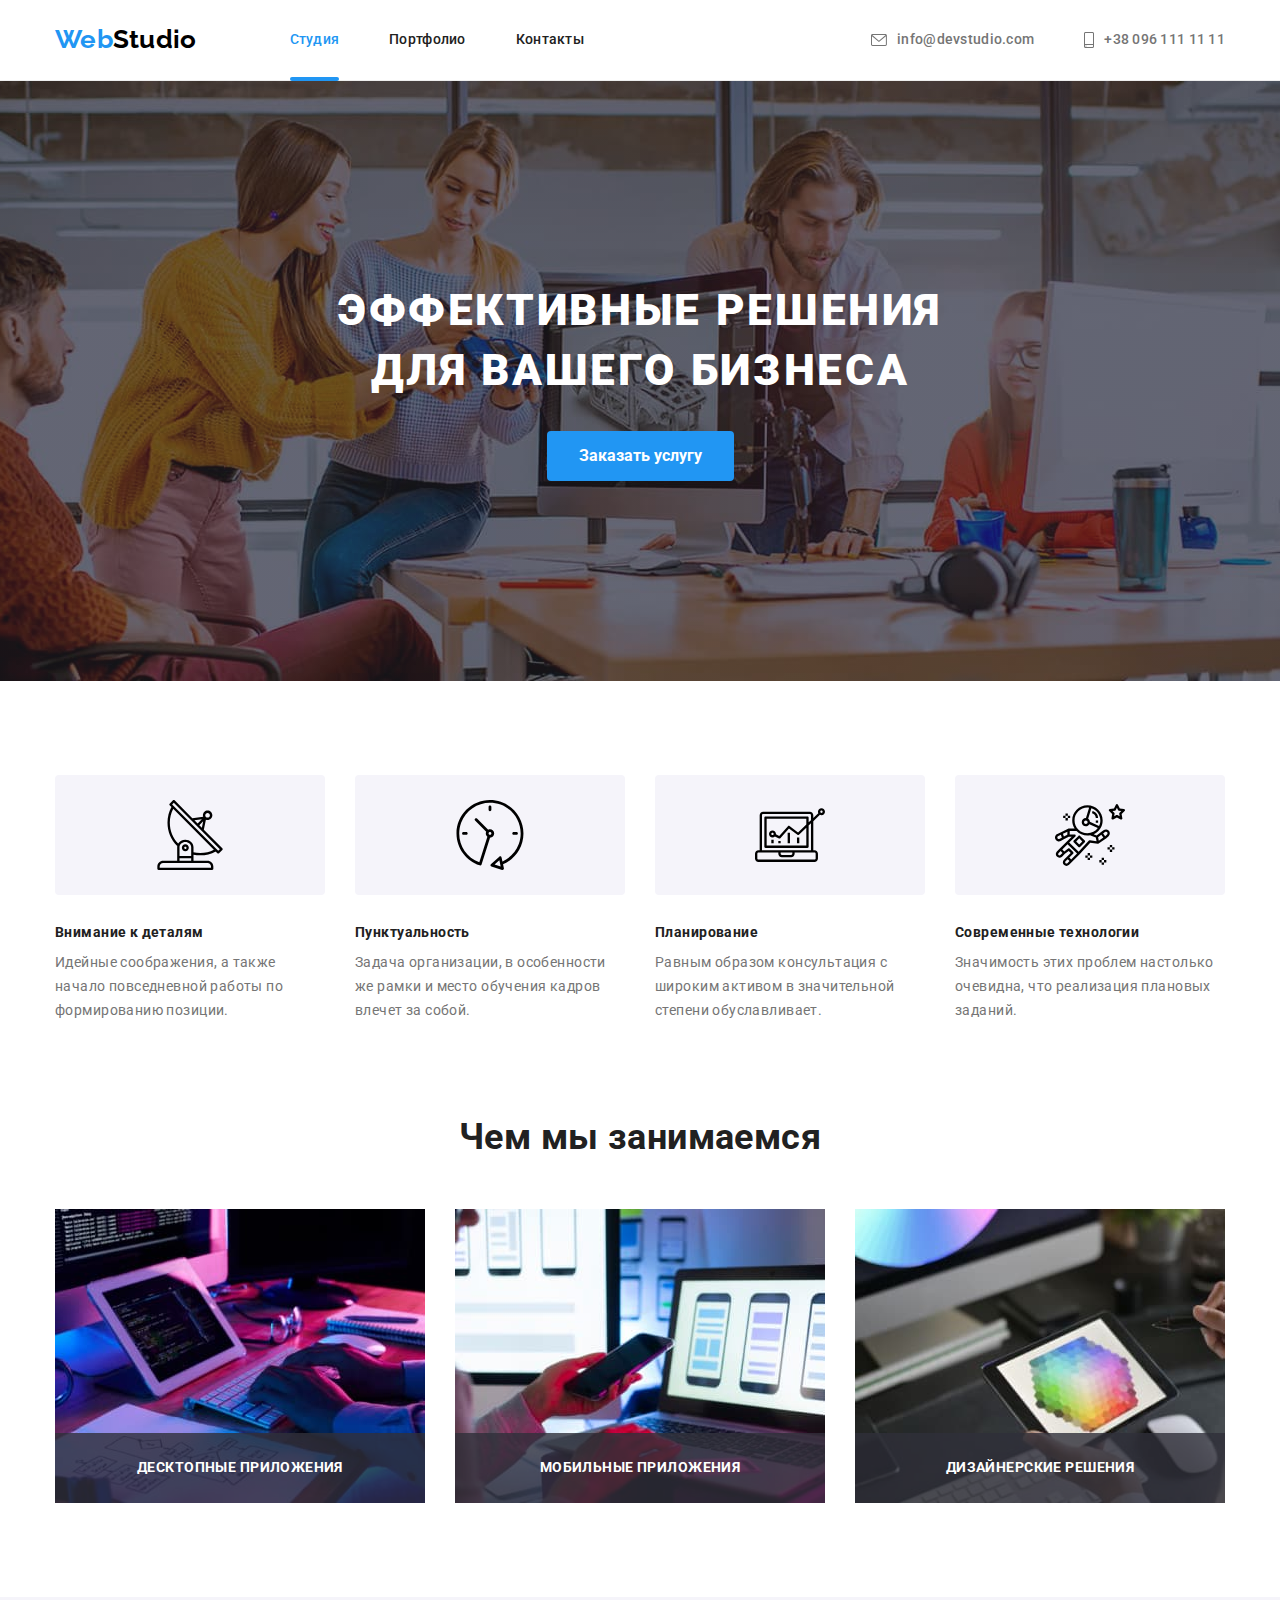
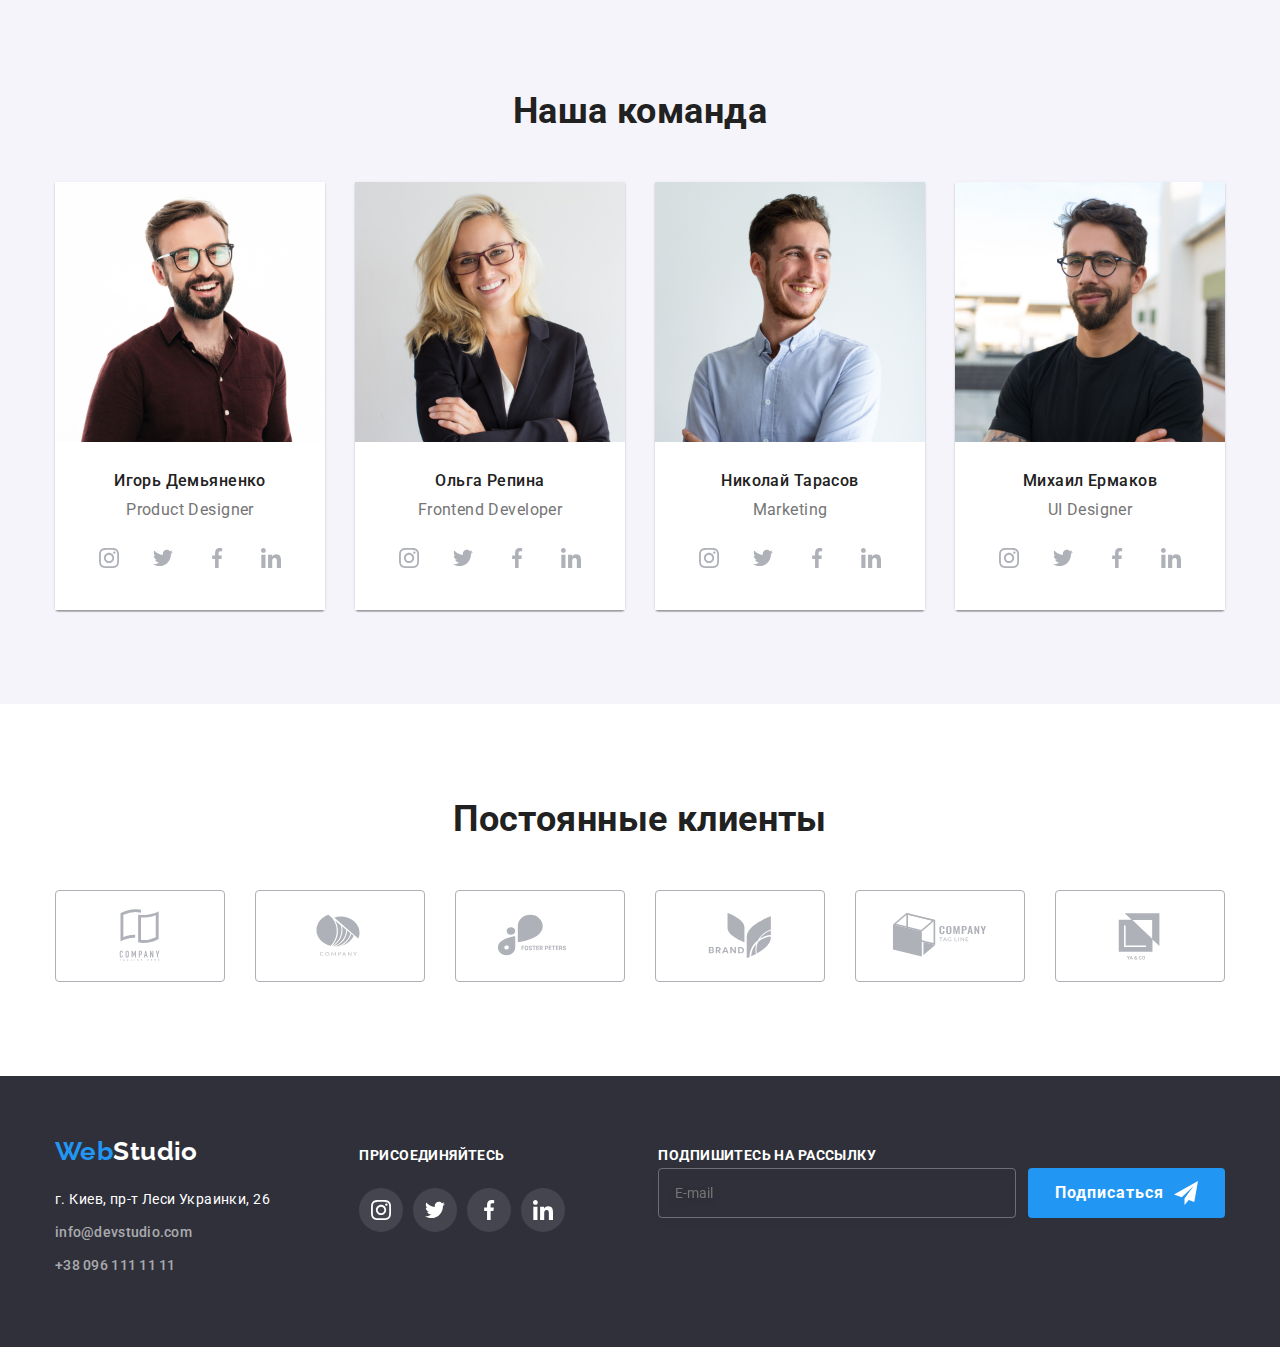
==== commit 55d3417e: "changes" ====
--- a/index.html
+++ b/index.html
@@ -6,7 +6,7 @@
     <meta name="viewport" content="width=device-width, initial-scale=1.0" />
     <title>Document</title>
 
-    <link rel="stylesheet" href="./css/main.min.css">
+    
     
     <link rel="preconnect" href="https://fonts.googleapis.com" />
     <link rel="preconnect" href="https://fonts.gstatic.com" crossorigin />
@@ -18,7 +18,7 @@
       rel="stylesheet"
       href="https://cdnjs.cloudflare.com/ajax/libs/modern-normalize/1.1.0/modern-normalize.min.css"
     />
-    <link rel="stylesheet" href="./css/styles.css" />
+    <link rel="stylesheet" href="./css/main.min.css" />
   </head>
   <body class="page">
     <header class="header">
@@ -360,7 +360,7 @@
                 </svg>
               </a>
             </li>
-            <li class="clients-blok">
+            <li class="clients_blok">
               <a href="" class="clients-link">
                 <svg class="clients-link_svg">
                   <use href="./images/sprite.svg#icon-Logo-5" class="clients-link_icon"></use>
@@ -459,7 +459,7 @@
       
        <div data-modal class="backdrop is-hidden">
       <div class="modal">
-        <button data-modal-close class="close-btn" type="button">
+        <button data-modal-close class="modal_closebtn" type="button">
           <svg class="modal_svg" width="11" height="11">
             <use href="./images/sprite.svg#icon-Vector-1"></use>
             </svg>
@@ -507,7 +507,7 @@
             Соглашаюсь с рассылкой и принимаю <a href="" class="form_link">Условия договора</a>
           </label>
 
-          <button type="submit" class="hero-button form_btn">Отправить</button>
+          <button type="submit" class="button form_btn">Отправить</button>
         </form>
       </div>
     </div>
--- a/css/main.min.css
+++ b/css/main.min.css
@@ -1 +1,2 @@
-/* No CSS *//*# sourceMappingURL=main.min.css.map */+body{color:#757575;background:#fff;font-family:Roboto, sans-serif;letter-spacing:0.03em;font-size:14px;line-height:1.71}.container{width:1200px;padding-left:15px;padding-right:15px;margin:0 auto}p,h1,h2,h3,h4,h5,h6{margin:0}img{min-width:100%;display:block}*{-webkit-box-sizing:border-box;box-sizing:border-box}.section{padding-top:94px;padding-bottom:94px}.list{padding:0;margin:0;list-style:none}.visually-hidden{position:absolute;width:1px;height:1px;margin:-1px;padding:0;overflow:hidden;border:0;clip:rect(0 0 0 0)}.header{border-bottom:1px solid #eeeeee}.header_container{display:-webkit-box;display:-ms-flexbox;display:flex;-webkit-box-align:center;-ms-flex-align:center;align-items:center}.nav_list{display:-webkit-box;display:-ms-flexbox;display:flex;-webkit-box-align:center;-ms-flex-align:center;align-items:center}.nav{color:#212121;font-weight:500;font-size:14px;line-height:1.14;text-decoration:none;letter-spacing:0.02em;display:-webkit-box;display:-ms-flexbox;display:flex}.nav_item:not(:last-child){margin-right:50px}.nav_link{display:block;color:#212121;font-weight:500;font-size:14px;line-height:1.14;text-decoration:none;padding-top:32px;padding-bottom:32px;-webkit-transition:color 250ms cubic-bezier(0.4, 0, 0.2, 1);transition:color 250ms cubic-bezier(0.4, 0, 0.2, 1)}.nav_link:hover,.nav_link:focus{color:#2196f3}.nav_link--current{display:block;color:#2196f3;text-decoration:none;position:relative;padding-top:32px;padding-bottom:32px;-webkit-transition:color 250ms cubic-bezier(0.4, 0, 0.2, 1);transition:color 250ms cubic-bezier(0.4, 0, 0.2, 1)}.nav_link:hover::after{opacity:1}.nav_link--current::after{content:'';width:100%;height:4px;background-color:#2196f3;position:absolute;bottom:-1px;left:0px;border-radius:2px;-webkit-transition:opacity 250ms cubic-bezier(0.4, 0, 0.2, 1);transition:opacity 250ms cubic-bezier(0.4, 0, 0.2, 1)}.nav_link--current:hover::after{opacity:1}.nav_link::after{margin-left:auto}.contacts{display:-webkit-box;display:-ms-flexbox;display:flex;margin-left:auto}.contacts_item:not(:last-child){margin-right:50px}.contacts_link:hover,.contacts_link:focus{color:#2196f3}.contacts_link{color:#757575;font-weight:500;font-size:14px;line-height:1.14;letter-spacing:0.02em;text-decoration:none;display:-webkit-box;display:-ms-flexbox;display:flex;-webkit-box-align:center;-ms-flex-align:center;align-items:center;-webkit-transition:color 250ms cubic-bezier(0.4, 0, 0.2, 1);transition:color 250ms cubic-bezier(0.4, 0, 0.2, 1)}.contacts_icon{fill:currentColor;margin-right:10px}.logo--black_logo{margin:auto 0;padding-top:24px;padding-bottom:25px;color:#2196f3;font-family:Raleway, sans-serif;font-weight:700;font-size:26px;line-height:1.2;text-decoration:none;-webkit-transition:fill 250ms cubic-bezier(0.4, 0, 0.2, 1),background-color 250ms cubic-bezier(0.4, 0, 0.2, 1);transition:fill 250ms cubic-bezier(0.4, 0, 0.2, 1),background-color 250ms cubic-bezier(0.4, 0, 0.2, 1)}.connect_logo--blue{margin:auto 0;color:#2196f3;font-family:Raleway, sans-serif;font-weight:700;font-size:26px;line-height:1.2;text-decoration:none;margin-bottom:20px;-webkit-transition:fill 250ms cubic-bezier(0.4, 0, 0.2, 1),background-color 250ms cubic-bezier(0.4, 0, 0.2, 1);transition:fill 250ms cubic-bezier(0.4, 0, 0.2, 1),background-color 250ms cubic-bezier(0.4, 0, 0.2, 1)}.logo--black{margin:auto 0;padding-top:24px;padding-bottom:25px;color:#000;font-family:Raleway, sans-serif;font-weight:700;font-size:26px;line-height:1.19;text-decoration:none;margin-right:93px;-webkit-transition:fill 250ms cubic-bezier(0.4, 0, 0.2, 1),background-color 250ms cubic-bezier(0.4, 0, 0.2, 1);transition:fill 250ms cubic-bezier(0.4, 0, 0.2, 1),background-color 250ms cubic-bezier(0.4, 0, 0.2, 1)}.connect_logo--white{margin:auto 0;color:#fff;font-family:Raleway, sans-serif;font-weight:700;font-size:26px;line-height:1.19;text-decoration:none;margin-bottom:20px;-webkit-transition:fill 250ms cubic-bezier(0.4, 0, 0.2, 1),background-color 250ms cubic-bezier(0.4, 0, 0.2, 1);transition:fill 250ms cubic-bezier(0.4, 0, 0.2, 1),background-color 250ms cubic-bezier(0.4, 0, 0.2, 1)}.hero{text-align:center}.hero_title{margin:0 auto;color:#fff;font-weight:900;font-size:44px;line-height:1.36;text-align:center;text-transform:uppercase;letter-spacing:0.06em;margin-bottom:30px;max-width:696px}.hero_button{padding:10px 32px 10px 32px;border-radius:4px;font-weight:700;font-size:16px;line-height:1.87;background-color:#2196f3;color:#fff;border:none;text-decoration:none;text-align:center;-webkit-transition:color 250ms cubic-bezier(0.4, 0, 0.2, 1),background-color 250ms cubic-bezier(0.4, 0, 0.2, 1);transition:color 250ms cubic-bezier(0.4, 0, 0.2, 1),background-color 250ms cubic-bezier(0.4, 0, 0.2, 1)}.hero_button:hover,.hero_button:focus{cursor:pointer;background-color:#2196f3}.hero{max-width:1600px;height:600px;margin-left:auto;margin-right:auto;background-image:-webkit-gradient(linear, left top, left bottom, from(rgba(47,48,58,0.4)), to(rgba(47,48,58,0.4))),url(../images/overlay.jpg);background-image:linear-gradient(rgba(47,48,58,0.4), rgba(47,48,58,0.4)),url(../images/overlay.jpg);background-repeat:no-repeat;background-position:center;background-size:cover;padding-bottom:200px;padding-top:200px}.backdrop{position:fixed;top:0;left:0;width:100%;height:100%;z-index:1;opacity:1;-webkit-transition:opacity 250ms cubic-bezier(0.4, 0, 0.2, 1);transition:opacity 250ms cubic-bezier(0.4, 0, 0.2, 1);background-color:rgba(0,0,0,0.2)}.is-hidden{opacity:0;pointer-events:none}.backdrop.is-hidden .modal{-webkit-transform:translate(-50%, -50%) scale(0.6);transform:translate(-50%, -50%) scale(0.6)}.modal{position:absolute;top:50%;left:50%;-webkit-transform:translate(-50%, -50%) scale(1);transform:translate(-50%, -50%) scale(1);-webkit-transition:-webkit-transform 250ms cubic-bezier(0.4, 0, 0.2, 1);transition:-webkit-transform 250ms cubic-bezier(0.4, 0, 0.2, 1);transition:transform 250ms cubic-bezier(0.4, 0, 0.2, 1);transition:transform 250ms cubic-bezier(0.4, 0, 0.2, 1), -webkit-transform 250ms cubic-bezier(0.4, 0, 0.2, 1);width:530px;height:580px;background-color:#fff;-webkit-box-shadow:0px 1px 3px rgba(0,0,0,0.12),0px 1px 1px rgba(0,0,0,0.14),0px 2px 1px rgba(0,0,0,0.2);box-shadow:0px 1px 3px rgba(0,0,0,0.12),0px 1px 1px rgba(0,0,0,0.14),0px 2px 1px rgba(0,0,0,0.2);border-radius:4px}.modal_closebtn{position:absolute;top:8px;right:8px;width:30px;height:30px;color:#000;display:-webkit-box;display:-ms-flexbox;display:flex;-webkit-box-pack:center;-ms-flex-pack:center;justify-content:center;-webkit-box-align:center;-ms-flex-align:center;align-items:center;cursor:pointer;background-color:#fff;border:1px solid rgba(0,0,0,0.1);border-radius:15px;-webkit-transition:color 250ms cubic-bezier(0.4, 0, 0.2, 1);transition:color 250ms cubic-bezier(0.4, 0, 0.2, 1)}.modal_closebtn:hover,.modal_closebtn:focus{background-color:#2196f3}.modal_svg{fill:currentColor}.features_title{margin-top:0;margin-bottom:10px;color:#212121;font-weight:700;font-size:14px;line-height:1.14;margin-top:30px}.features_list{display:-webkit-box;display:-ms-flexbox;display:flex}.features_item{width:270px;margin-right:30px}.features_item:last-child{margin-right:0}.features_box{display:-webkit-box;display:-ms-flexbox;display:flex;width:270px;height:120px;background-color:#f5f4fa;border-radius:4px;margin-bottom:30px;-webkit-box-align:center;-ms-flex-align:center;align-items:center;-webkit-box-pack:center;-ms-flex-pack:center;justify-content:center}.features_icon{-webkit-box-align:center;-ms-flex-align:center;align-items:center;-webkit-box-pack:center;-ms-flex-pack:center;justify-content:center}.filters_item:not(:last-child){margin-right:8px}.filters_list{display:-webkit-box;display:-ms-flexbox;display:flex;-webkit-box-pack:center;-ms-flex-pack:center;justify-content:center;margin-bottom:50px}.filters_button{border:none;border-radius:4px;padding:6px 22px 6px 22px;font-weight:500;font-size:16px;line-height:1.6;background-color:#f5f4fa;color:#212121;-webkit-transition:color 250ms cubic-bezier(0.4, 0, 0.2, 1),background-color 250ms cubic-bezier(0.4, 0, 0.2, 1),-webkit-box-shadow 250ms cubic-bezier(0.4, 0, 0.2, 1);transition:color 250ms cubic-bezier(0.4, 0, 0.2, 1),background-color 250ms cubic-bezier(0.4, 0, 0.2, 1),-webkit-box-shadow 250ms cubic-bezier(0.4, 0, 0.2, 1);transition:color 250ms cubic-bezier(0.4, 0, 0.2, 1),background-color 250ms cubic-bezier(0.4, 0, 0.2, 1),box-shadow 250ms cubic-bezier(0.4, 0, 0.2, 1);transition:color 250ms cubic-bezier(0.4, 0, 0.2, 1),background-color 250ms cubic-bezier(0.4, 0, 0.2, 1),box-shadow 250ms cubic-bezier(0.4, 0, 0.2, 1),-webkit-box-shadow 250ms cubic-bezier(0.4, 0, 0.2, 1)}.filters_button:hover,.filters_button:focus{background-color:#2196f3;color:#fff;cursor:pointer;-webkit-filter:drop-shadow(0px 4px 4px rgba(0,0,0,0.25));filter:drop-shadow(0px 4px 4px rgba(0,0,0,0.25))}.activity_title{color:#212121;font-size:18px;line-height:2;letter-spacing:0.06em;margin-bottom:4px}.activity{display:-webkit-box;display:-ms-flexbox;display:flex;-ms-flex-wrap:wrap;flex-wrap:wrap;margin-left:calc(-1 * 30px);margin-top:calc(-1 * 30px)}.activity_item{-webkit-box-sizing:border-box;box-sizing:border-box;border:1px solid #eeeeee;width:370px;-ms-flex-preferred-size:calc(100% / 3 - 30px);flex-basis:calc(100% / 3 - 30px);margin-left:30px;margin-top:30px}.activity_item-bottom{padding:20px 24px 20px 24px}.activity_text{font-weight:400;font-size:16px;line-height:30px;color:#757575}.activity_link{display:block;text-decoration:none;-webkit-transition:-webkit-box-shadow 250ms cubic-bezier(0.4, 0, 0.2, 1);transition:-webkit-box-shadow 250ms cubic-bezier(0.4, 0, 0.2, 1);transition:box-shadow 250ms cubic-bezier(0.4, 0, 0.2, 1);transition:box-shadow 250ms cubic-bezier(0.4, 0, 0.2, 1), -webkit-box-shadow 250ms cubic-bezier(0.4, 0, 0.2, 1)}.activity_link:hover,.activity_link:focus{-webkit-box-shadow:0px 4px 4px rgba(0,0,0,0.25);box-shadow:0px 4px 4px rgba(0,0,0,0.25)}.activity_link:hover .activity_overlay,.activity_link:focus .activity_overlay{-webkit-transform:translateY(0);transform:translateY(0)}.activity_thumb{position:relative;overflow:hidden}.activity_overlay{position:absolute;top:0;left:0;-webkit-transform:translateY(101%);transform:translateY(101%);-webkit-transition:-webkit-transform 250ms cubic-bezier(0.4, 0, 0.2, 1);transition:-webkit-transform 250ms cubic-bezier(0.4, 0, 0.2, 1);transition:transform 250ms cubic-bezier(0.4, 0, 0.2, 1);transition:transform 250ms cubic-bezier(0.4, 0, 0.2, 1), -webkit-transform 250ms cubic-bezier(0.4, 0, 0.2, 1);display:-webkit-box;display:-ms-flexbox;display:flex;-webkit-box-align:center;-ms-flex-align:center;align-items:center;height:100%;width:100%;background-color:rgba(33,150,243,0.9);color:#fff;font-weight:400;font-size:18px;line-height:1.55;letter-spacing:0.03em}.description_text{text-align:left;padding-right:24px;padding-left:24px}.work{padding-top:0}.work_title,.team_title{margin-bottom:50px;color:#212121;font-weight:700;font-size:36px;line-height:1.16;text-align:center}.work_list{-ms-flex-wrap:wrap;flex-wrap:wrap;margin-left:calc(-1 * 30px);display:-webkit-box;display:-ms-flexbox;display:flex}.work_item{-ms-flex-preferred-size:calc(100% / 3 -30px);flex-basis:calc(100% / 3 -30px);margin-left:30px;position:relative}.work_item:last-child{margin-right:0}.work_bottom{position:absolute;bottom:0;left:0;width:100%;height:70px;background-color:rgba(47,48,58,0.8);background:#2f303acc}.work_bottom-title{font-weight:700;font-size:14px;line-height:1.14;text-align:center;text-transform:uppercase;padding-top:27px;padding-bottom:27px;color:#fff}.team{background-color:#f5f4fa}.team_list{display:-webkit-box;display:-ms-flexbox;display:flex;-ms-flex-wrap:wrap;flex-wrap:wrap;margin-left:calc(-1 * 30px)}.team_item{background:#ffffff;-ms-flex-preferred-size:calc(100% / 4 -30px);flex-basis:calc(100% / 4 -30px);margin-left:30px;-webkit-box-shadow:0px 1px 3px rgba(0,0,0,0.12),0px 1px 1px rgba(0,0,0,0.14),0px 2px 1px rgba(0,0,0,0.2);box-shadow:0px 1px 3px rgba(0,0,0,0.12),0px 1px 1px rgba(0,0,0,0.14),0px 2px 1px rgba(0,0,0,0.2);border-radius:0px 0px 4px 4px}.team_heading{color:#212121;font-weight:500;font-size:16px;line-height:1.18;text-align:center;margin-bottom:10px}.team_text{font-size:16px;line-height:1.18;text-align:center;margin-bottom:16px}.team_item-bottom{padding-top:30px;padding-bottom:30px;background-color:#fff}.soc-list_item{width:44px;height:44px}.soc-link{display:-webkit-box;display:-ms-flexbox;display:flex;width:100%;height:100%;border-radius:22px;display:flex;-webkit-box-align:center;-ms-flex-align:center;align-items:center;-webkit-box-pack:center;-ms-flex-pack:center;justify-content:center;-webkit-transition:fill 250ms cubic-bezier(0.4, 0, 0.2, 1),background-color 250ms cubic-bezier(0.4, 0, 0.2, 1);transition:fill 250ms cubic-bezier(0.4, 0, 0.2, 1),background-color 250ms cubic-bezier(0.4, 0, 0.2, 1)}.soc-link:focus,.soc-link:hover{background-color:#2196f3;border-radius:50%}.soc-link:hover .soc-link_icon,.soc-link:focus .soc-link_icon{fill:#fff}.soc-list{display:-webkit-box;display:-ms-flexbox;display:flex;-webkit-box-pack:center;-ms-flex-pack:center;justify-content:center}.soc-list_item+.soc-list_item{margin-left:10px}.soc-link_icon{width:20px;height:20px;fill:#afb1b8}.clients_title{color:#212121;font-weight:700;font-size:36px;line-height:42px;text-align:center;margin-bottom:50px;text-align:center}.clients_list{display:-webkit-box;display:-ms-flexbox;display:flex}.clients_blok{margin-right:30px}.clients_blok:last-child{margin-right:0}.clients-link_svg{width:106px;height:60px;fill:#afb1b8;-webkit-transition:fill 250ms cubic-bezier(0.4, 0, 0.2, 1);transition:fill 250ms cubic-bezier(0.4, 0, 0.2, 1)}.clients-link_svg-item:focus,.clients-link_icon:hover{fill:#2196f3;color:#afb1b8}.clients-link{display:-webkit-box;display:-ms-flexbox;display:flex;width:170px;height:92px;border:1px solid #afb1b8;border-radius:4px;-webkit-box-align:center;-ms-flex-align:center;align-items:center;-webkit-box-pack:center;-ms-flex-pack:center;justify-content:center;-webkit-transition:border 250ms cubic-bezier(0.4, 0, 0.2, 1),color 250ms cubic-bezier(0.4, 0, 0.2, 1);transition:border 250ms cubic-bezier(0.4, 0, 0.2, 1),color 250ms cubic-bezier(0.4, 0, 0.2, 1)}.clients-link:hover .clients-link_svg,.clients-link:focus .clients-link_svg{fill:#2196f3}.clients-link:hover,.clients-link:focus{border-color:#2196f3}.footer-list_item{margin-bottom:9px;font-size:14px;font-style:normal;line-height:1.71;color:#fff}.footer-item:last-child{margin-bottom:0}.footer-list_link:hover,.footer-list_link:focus{color:#2196f3}.footer-list_link{margin-bottom:9px;color:#757575;font-weight:500;font-size:14px;line-height:1.14;letter-spacing:0.02em;text-decoration:none;color:rgba(255,255,255,0.6);-webkit-transition:color 250ms cubic-bezier(0.4, 0, 0.2, 1);transition:color 250ms cubic-bezier(0.4, 0, 0.2, 1)}.footer-address{margin-top:20px}.footer{background-color:#2f303a;padding-top:60px;padding-bottom:60px}.connect{-webkit-box-flex:1;-ms-flex-positive:1;flex-grow:1}.footer_container{display:-webkit-box;display:-ms-flexbox;display:flex;-webkit-box-align:baseline;-ms-flex-align:baseline;align-items:baseline}.footer_title{color:#fff;font-style:normal;font-weight:700;font-size:14px;line-height:1, 14;letter-spacing:0.03em;text-transform:uppercase;margin-bottom:20px}.footer_soclist{display:-webkit-box;display:-ms-flexbox;display:flex;-webkit-box-pack:center;-ms-flex-pack:center;justify-content:center}.footer_socitem:not(:last-child){margin-right:10px}.footer_link{display:-webkit-box;display:-ms-flexbox;display:flex;-webkit-box-pack:center;-ms-flex-pack:center;justify-content:center;-webkit-box-align:center;-ms-flex-align:center;align-items:center;width:44px;height:44px;background:rgba(255,255,255,0.1);border-radius:50%;-webkit-transition:fill 250ms cubic-bezier(0.4, 0, 0.2, 1),background-color 250ms cubic-bezier(0.4, 0, 0.2, 1);transition:fill 250ms cubic-bezier(0.4, 0, 0.2, 1),background-color 250ms cubic-bezier(0.4, 0, 0.2, 1)}.footer_link:hover,.footer_link:focus{background-color:#2196f3;border-radius:50%}.footer_link:hover .footer_icon-svg,.footer_link:focus .footer_icon-svg{fill:#fff}.footer_link:hover,.footer-link:focus{background-color:#2196f3;border-radius:50%}.footer_flex-box{margin-left:70px}.contact a{-webkit-text-decoration-line:none;text-decoration-line:none;display:-webkit-inline-box;display:-ms-inline-flexbox;display:inline-flex;-webkit-box-align:end;-ms-flex-align:end;align-items:flex-end;-webkit-box-pack:center;-ms-flex-pack:center;justify-content:center;-webkit-box-align:center;-ms-flex-align:center;align-items:center}.footer_icon-svg{width:20px;height:20px;fill:#fff}.signup{margin-left:93px}.signup-label{margin-right:12px}.signup_title{display:-webkit-box;display:-ms-flexbox;display:flex;-webkit-box-pack:left;-ms-flex-pack:left;justify-content:left;color:#fff;font-weight:700;text-transform:uppercase}.signup-email{padding:15px 16px;height:50px;width:358px;background-color:transparent;border:1px solid rgba(255,255,255,0.3);-webkit-box-sizing:border-box;box-sizing:border-box;-webkit-filter:drop-shadow(0px 4px 4px rgba(0,0,0,0.15));filter:drop-shadow(0px 4px 4px rgba(0,0,0,0.15));border-radius:4px;color:#fff}.signup_form{display:-webkit-box;display:-ms-flexbox;display:flex}.signup_btn:focus,.signup_btn:hover{color:#fff}.signup_btn{padding:10px 27px;font-weight:700;font-size:16px;line-height:1.87;border:none;display:-webkit-box;display:-ms-flexbox;display:flex;-webkit-box-align:center;-ms-flex-align:center;align-items:center;text-align:center;letter-spacing:0.06em;border-radius:4px;color:#fff;background-color:#2196f3;cursor:pointer;-webkit-transition:color 250ms cubic-bezier(0.4, 0, 0.2, 1);transition:color 250ms cubic-bezier(0.4, 0, 0.2, 1)}.signup_btn-text{margin-right:10px}.signup_svg{fill:#fff}.form{padding:40px}.form_field{position:relative;display:-webkit-box;display:-ms-flexbox;display:flex;-webkit-box-orient:vertical;-webkit-box-direction:normal;-ms-flex-direction:column;flex-direction:column;margin-bottom:10px}.form_text{display:inline-block;font-weight:700;font-size:20px;line-height:1.15;color:#212121;margin-bottom:12px}.form_label{margin-bottom:4px;font-size:12px;line-height:1.17;color:#757575;letter-spacing:0.01em}.form_input{padding-left:42px;height:40px;-webkit-transition:border 250ms cubic-bezier(0.4, 0, 0.2, 1),color 250ms cubic-bezier(0.4, 0, 0.2, 1);transition:border 250ms cubic-bezier(0.4, 0, 0.2, 1),color 250ms cubic-bezier(0.4, 0, 0.2, 1);border:1px solid rgba(33,33,33,0.2);-webkit-box-sizing:border-box;box-sizing:border-box;border-radius:4px}.form_input:focus,.form_input:hover,.form_textarea:hover,.form_textarea:focus{border:1px solid #2196f3}.form_input:focus+.form-icon,.form_input:hover+.form-icon{color:#2196f3;fill:currentColor}.form_icon{position:absolute;top:38px;left:12px;pointer-events:none;-webkit-transition:fill 250ms cubic-bezier(0.4, 0, 0.2, 1);transition:fill 250ms cubic-bezier(0.4, 0, 0.2, 1);-webkit-transform:translateY(-50%);transform:translateY(-50%);fill:#000}.form_textarea{resize:none;padding:12px 16px;height:120px;-webkit-transition:border 250ms cubic-bezier(0.4, 0, 0.2, 1);transition:border 250ms cubic-bezier(0.4, 0, 0.2, 1);border:1px solid rgba(33,33,33,0.2);-webkit-box-sizing:border-box;box-sizing:border-box;border-radius:4px}.form .form_field:nth-child(5){margin-bottom:20px}.form_link{margin-left:5px;font-size:14px;line-height:1.71;letter-spacing:0.03em;-webkit-text-decoration-line:underline;text-decoration-line:underline;color:#2196f3}.checkbox_label{display:-webkit-box;display:-ms-flexbox;display:flex;-webkit-box-align:center;-ms-flex-align:center;align-items:center;-webkit-box-pack:center;-ms-flex-pack:center;justify-content:center;margin-bottom:30px;font-weight:normal;font-size:14px;line-height:1.71;letter-spacing:0.03em;color:#757575}.form_btn{display:block;margin-left:auto;margin-right:auto;cursor:pointer;background-color:#2196f3;border:none;border-radius:4px;padding:10px 32px;min-width:200px;color:#fff;font-size:16px;font-style:normal;font-weight:700;line-height:1.88;letter-spacing:0.06em;text-align:center;-webkit-transition:color 250ms cubic-bezier(0.4, 0, 0.2, 1),background-color 250ms cubic-bezier(0.4, 0, 0.2, 1);transition:color 250ms cubic-bezier(0.4, 0, 0.2, 1),background-color 250ms cubic-bezier(0.4, 0, 0.2, 1)}.form_btn:hover,.form-btn:focus{background-color:#2196f3}.checkbox{-webkit-appearance:none;-moz-appearance:none;appearance:none;position:absolute}.checkbox:focus+.checkbox_item,.checkbox:hover+.checkbox_iyem{fill:#2196f3}.checkbox:checked+.checkbox_item{border-radius:2px;fill:#2196f3;background-color:#2196f3;background-image:url(../images/accept.svg);background-position:50% 50%;background-repeat:no-repeat}.checkbox_item{margin-right:7px;width:16px;height:15px;-webkit-transition:background-color 250ms cubic-bezier(0.4, 0, 0.2, 1),fill 250ms cubic-bezier(0.4, 0, 0.2, 1);transition:background-color 250ms cubic-bezier(0.4, 0, 0.2, 1),fill 250ms cubic-bezier(0.4, 0, 0.2, 1)}
+/*# sourceMappingURL=main.min.css.map */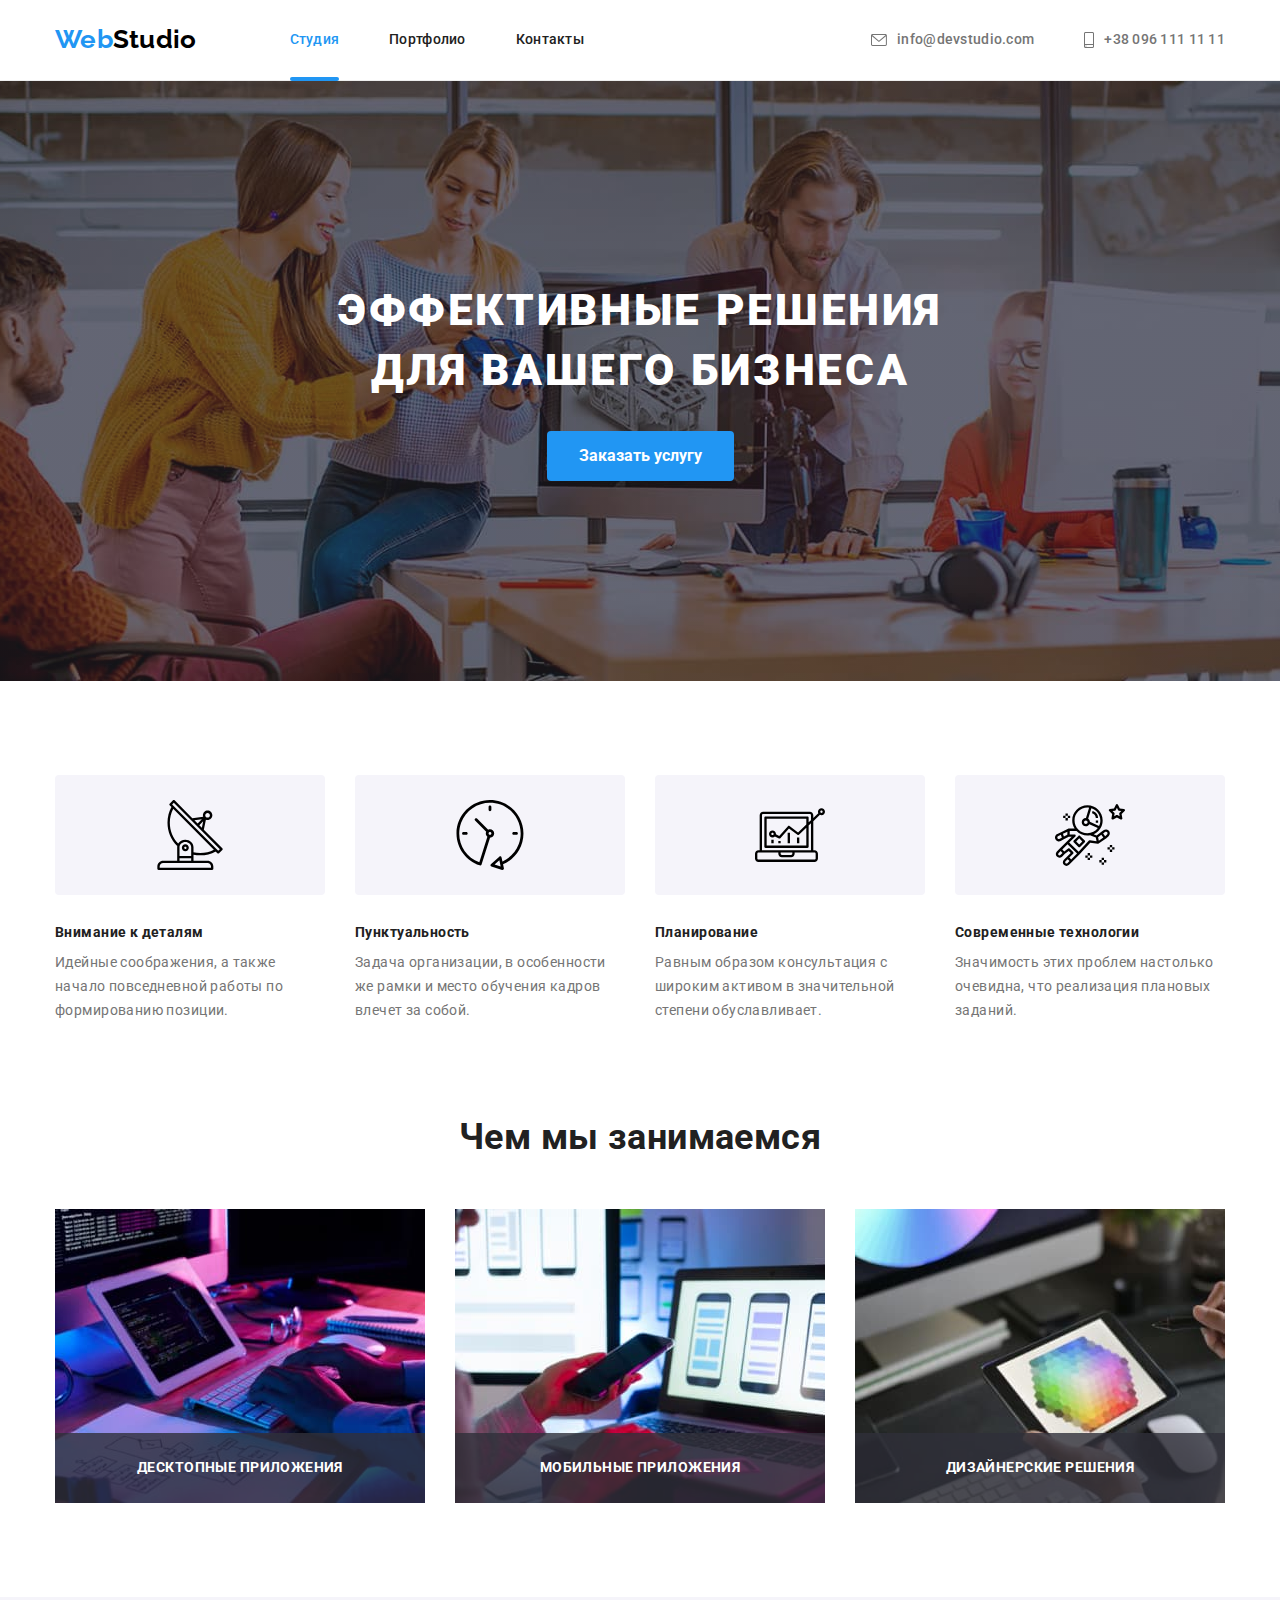
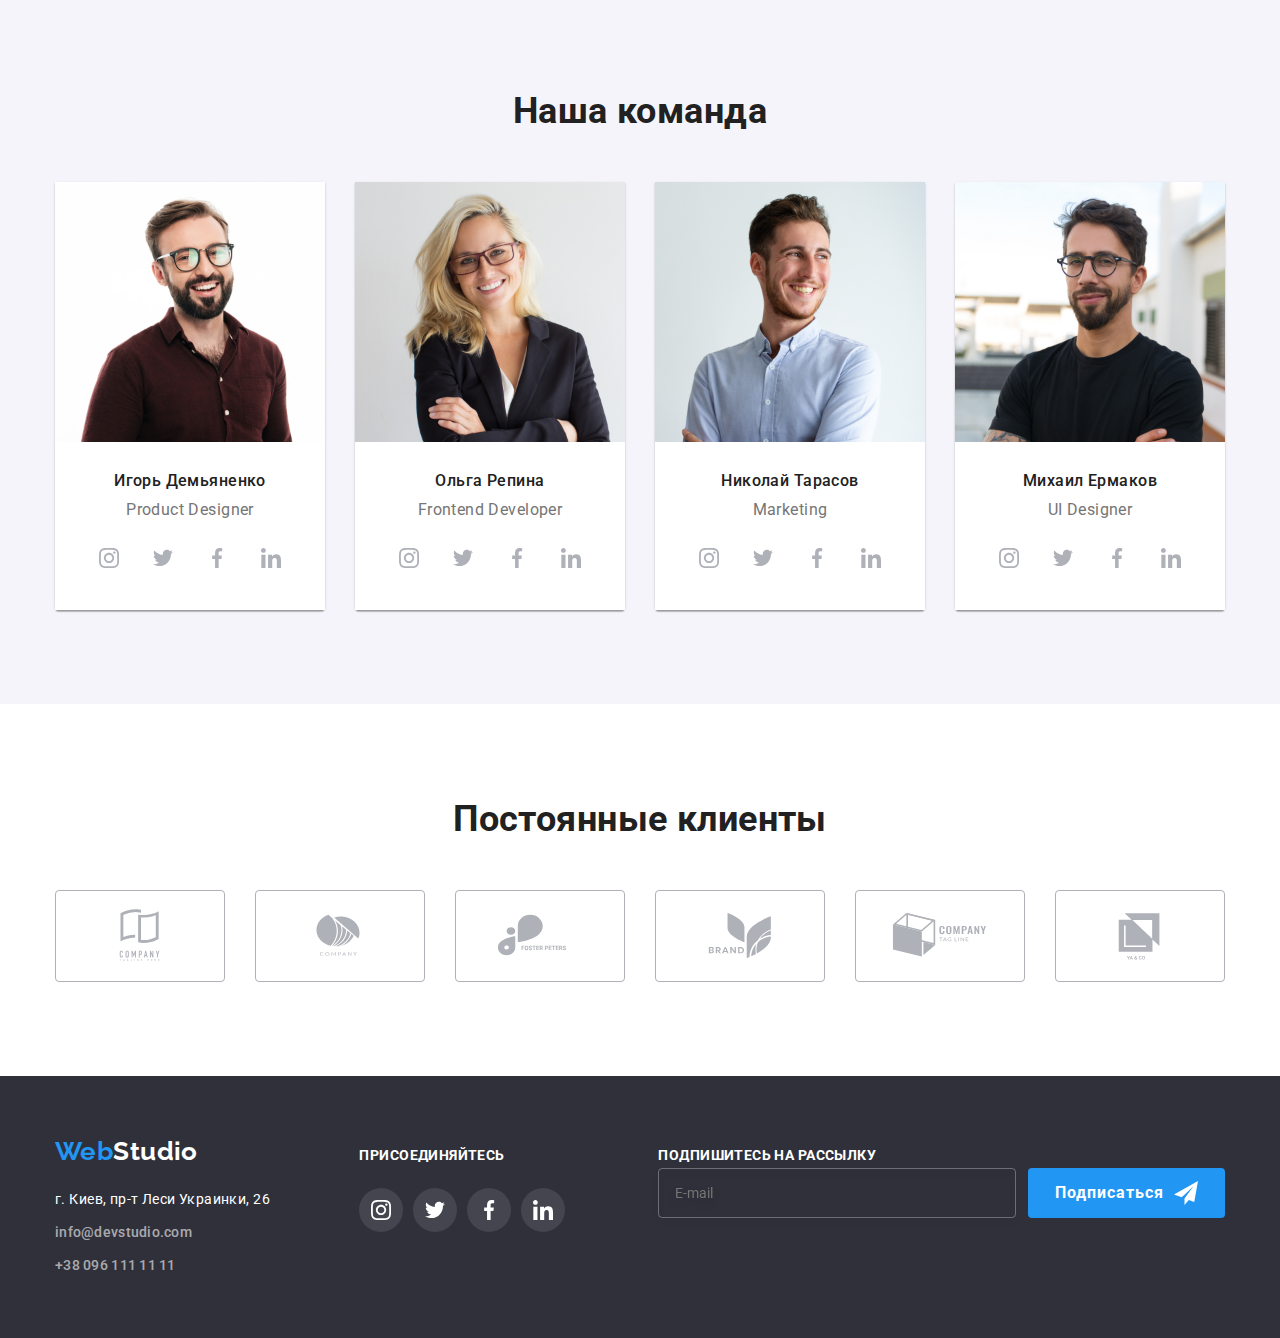
==== commit d4411796: "a" ====
--- a/index.html
+++ b/index.html
@@ -470,21 +470,21 @@
             <label for="name" class="form_label">Имя</label>
             <input type="text" class="form_input" name="name" id="name" />
             <svg class="form_icon" width="12" height="12">
-              <use href="./images/sprite.svg#icon-name" class="svg-item"></use>
+              <use href="./images/sprite.svg#icon-name"></use>
             </svg>
           </div>
           <div class="form_field">
             <label for="tel" class="form_label">Телефон</label>
             <input type="tel" class="form_input" name="tel" id="tel" />
             <svg class="form_icon" width="13" height="13">
-              <use href="./images/sprite.svg#icon-tel" class="svg-item"></use>
+              <use href="./images/sprite.svg#icon-tel"></use>
             </svg>
           </div>
           <div class="form_field">
             <label for="email" class="form_label">Почта</label>
             <input type="email" class="form_input" name="email" id="email" />
             <svg class="form_icon" width="15" height="12">
-              <use href="./images/sprite.svg#icon-convert" class="svg-item"></use>
+              <use href="./images/sprite.svg#icon-convert"></use>
             </svg>
           </div>
           <div class="form_field">
--- a/css/main.min.css
+++ b/css/main.min.css
@@ -1,2 +1,2 @@
-body{color:#757575;background:#fff;font-family:Roboto, sans-serif;letter-spacing:0.03em;font-size:14px;line-height:1.71}.container{width:1200px;padding-left:15px;padding-right:15px;margin:0 auto}p,h1,h2,h3,h4,h5,h6{margin:0}img{min-width:100%;display:block}*{-webkit-box-sizing:border-box;box-sizing:border-box}.section{padding-top:94px;padding-bottom:94px}.list{padding:0;margin:0;list-style:none}.visually-hidden{position:absolute;width:1px;height:1px;margin:-1px;padding:0;overflow:hidden;border:0;clip:rect(0 0 0 0)}.header{border-bottom:1px solid #eeeeee}.header_container{display:-webkit-box;display:-ms-flexbox;display:flex;-webkit-box-align:center;-ms-flex-align:center;align-items:center}.nav_list{display:-webkit-box;display:-ms-flexbox;display:flex;-webkit-box-align:center;-ms-flex-align:center;align-items:center}.nav{color:#212121;font-weight:500;font-size:14px;line-height:1.14;text-decoration:none;letter-spacing:0.02em;display:-webkit-box;display:-ms-flexbox;display:flex}.nav_item:not(:last-child){margin-right:50px}.nav_link{display:block;color:#212121;font-weight:500;font-size:14px;line-height:1.14;text-decoration:none;padding-top:32px;padding-bottom:32px;-webkit-transition:color 250ms cubic-bezier(0.4, 0, 0.2, 1);transition:color 250ms cubic-bezier(0.4, 0, 0.2, 1)}.nav_link:hover,.nav_link:focus{color:#2196f3}.nav_link--current{display:block;color:#2196f3;text-decoration:none;position:relative;padding-top:32px;padding-bottom:32px;-webkit-transition:color 250ms cubic-bezier(0.4, 0, 0.2, 1);transition:color 250ms cubic-bezier(0.4, 0, 0.2, 1)}.nav_link:hover::after{opacity:1}.nav_link--current::after{content:'';width:100%;height:4px;background-color:#2196f3;position:absolute;bottom:-1px;left:0px;border-radius:2px;-webkit-transition:opacity 250ms cubic-bezier(0.4, 0, 0.2, 1);transition:opacity 250ms cubic-bezier(0.4, 0, 0.2, 1)}.nav_link--current:hover::after{opacity:1}.nav_link::after{margin-left:auto}.contacts{display:-webkit-box;display:-ms-flexbox;display:flex;margin-left:auto}.contacts_item:not(:last-child){margin-right:50px}.contacts_link:hover,.contacts_link:focus{color:#2196f3}.contacts_link{color:#757575;font-weight:500;font-size:14px;line-height:1.14;letter-spacing:0.02em;text-decoration:none;display:-webkit-box;display:-ms-flexbox;display:flex;-webkit-box-align:center;-ms-flex-align:center;align-items:center;-webkit-transition:color 250ms cubic-bezier(0.4, 0, 0.2, 1);transition:color 250ms cubic-bezier(0.4, 0, 0.2, 1)}.contacts_icon{fill:currentColor;margin-right:10px}.logo--black_logo{margin:auto 0;padding-top:24px;padding-bottom:25px;color:#2196f3;font-family:Raleway, sans-serif;font-weight:700;font-size:26px;line-height:1.2;text-decoration:none;-webkit-transition:fill 250ms cubic-bezier(0.4, 0, 0.2, 1),background-color 250ms cubic-bezier(0.4, 0, 0.2, 1);transition:fill 250ms cubic-bezier(0.4, 0, 0.2, 1),background-color 250ms cubic-bezier(0.4, 0, 0.2, 1)}.connect_logo--blue{margin:auto 0;color:#2196f3;font-family:Raleway, sans-serif;font-weight:700;font-size:26px;line-height:1.2;text-decoration:none;margin-bottom:20px;-webkit-transition:fill 250ms cubic-bezier(0.4, 0, 0.2, 1),background-color 250ms cubic-bezier(0.4, 0, 0.2, 1);transition:fill 250ms cubic-bezier(0.4, 0, 0.2, 1),background-color 250ms cubic-bezier(0.4, 0, 0.2, 1)}.logo--black{margin:auto 0;padding-top:24px;padding-bottom:25px;color:#000;font-family:Raleway, sans-serif;font-weight:700;font-size:26px;line-height:1.19;text-decoration:none;margin-right:93px;-webkit-transition:fill 250ms cubic-bezier(0.4, 0, 0.2, 1),background-color 250ms cubic-bezier(0.4, 0, 0.2, 1);transition:fill 250ms cubic-bezier(0.4, 0, 0.2, 1),background-color 250ms cubic-bezier(0.4, 0, 0.2, 1)}.connect_logo--white{margin:auto 0;color:#fff;font-family:Raleway, sans-serif;font-weight:700;font-size:26px;line-height:1.19;text-decoration:none;margin-bottom:20px;-webkit-transition:fill 250ms cubic-bezier(0.4, 0, 0.2, 1),background-color 250ms cubic-bezier(0.4, 0, 0.2, 1);transition:fill 250ms cubic-bezier(0.4, 0, 0.2, 1),background-color 250ms cubic-bezier(0.4, 0, 0.2, 1)}.hero{text-align:center}.hero_title{margin:0 auto;color:#fff;font-weight:900;font-size:44px;line-height:1.36;text-align:center;text-transform:uppercase;letter-spacing:0.06em;margin-bottom:30px;max-width:696px}.hero_button{padding:10px 32px 10px 32px;border-radius:4px;font-weight:700;font-size:16px;line-height:1.87;background-color:#2196f3;color:#fff;border:none;text-decoration:none;text-align:center;-webkit-transition:color 250ms cubic-bezier(0.4, 0, 0.2, 1),background-color 250ms cubic-bezier(0.4, 0, 0.2, 1);transition:color 250ms cubic-bezier(0.4, 0, 0.2, 1),background-color 250ms cubic-bezier(0.4, 0, 0.2, 1)}.hero_button:hover,.hero_button:focus{cursor:pointer;background-color:#2196f3}.hero{max-width:1600px;height:600px;margin-left:auto;margin-right:auto;background-image:-webkit-gradient(linear, left top, left bottom, from(rgba(47,48,58,0.4)), to(rgba(47,48,58,0.4))),url(../images/overlay.jpg);background-image:linear-gradient(rgba(47,48,58,0.4), rgba(47,48,58,0.4)),url(../images/overlay.jpg);background-repeat:no-repeat;background-position:center;background-size:cover;padding-bottom:200px;padding-top:200px}.backdrop{position:fixed;top:0;left:0;width:100%;height:100%;z-index:1;opacity:1;-webkit-transition:opacity 250ms cubic-bezier(0.4, 0, 0.2, 1);transition:opacity 250ms cubic-bezier(0.4, 0, 0.2, 1);background-color:rgba(0,0,0,0.2)}.is-hidden{opacity:0;pointer-events:none}.backdrop.is-hidden .modal{-webkit-transform:translate(-50%, -50%) scale(0.6);transform:translate(-50%, -50%) scale(0.6)}.modal{position:absolute;top:50%;left:50%;-webkit-transform:translate(-50%, -50%) scale(1);transform:translate(-50%, -50%) scale(1);-webkit-transition:-webkit-transform 250ms cubic-bezier(0.4, 0, 0.2, 1);transition:-webkit-transform 250ms cubic-bezier(0.4, 0, 0.2, 1);transition:transform 250ms cubic-bezier(0.4, 0, 0.2, 1);transition:transform 250ms cubic-bezier(0.4, 0, 0.2, 1), -webkit-transform 250ms cubic-bezier(0.4, 0, 0.2, 1);width:530px;height:580px;background-color:#fff;-webkit-box-shadow:0px 1px 3px rgba(0,0,0,0.12),0px 1px 1px rgba(0,0,0,0.14),0px 2px 1px rgba(0,0,0,0.2);box-shadow:0px 1px 3px rgba(0,0,0,0.12),0px 1px 1px rgba(0,0,0,0.14),0px 2px 1px rgba(0,0,0,0.2);border-radius:4px}.modal_closebtn{position:absolute;top:8px;right:8px;width:30px;height:30px;color:#000;display:-webkit-box;display:-ms-flexbox;display:flex;-webkit-box-pack:center;-ms-flex-pack:center;justify-content:center;-webkit-box-align:center;-ms-flex-align:center;align-items:center;cursor:pointer;background-color:#fff;border:1px solid rgba(0,0,0,0.1);border-radius:15px;-webkit-transition:color 250ms cubic-bezier(0.4, 0, 0.2, 1);transition:color 250ms cubic-bezier(0.4, 0, 0.2, 1)}.modal_closebtn:hover,.modal_closebtn:focus{background-color:#2196f3}.modal_svg{fill:currentColor}.features_title{margin-top:0;margin-bottom:10px;color:#212121;font-weight:700;font-size:14px;line-height:1.14;margin-top:30px}.features_list{display:-webkit-box;display:-ms-flexbox;display:flex}.features_item{width:270px;margin-right:30px}.features_item:last-child{margin-right:0}.features_box{display:-webkit-box;display:-ms-flexbox;display:flex;width:270px;height:120px;background-color:#f5f4fa;border-radius:4px;margin-bottom:30px;-webkit-box-align:center;-ms-flex-align:center;align-items:center;-webkit-box-pack:center;-ms-flex-pack:center;justify-content:center}.features_icon{-webkit-box-align:center;-ms-flex-align:center;align-items:center;-webkit-box-pack:center;-ms-flex-pack:center;justify-content:center}.filters_item:not(:last-child){margin-right:8px}.filters_list{display:-webkit-box;display:-ms-flexbox;display:flex;-webkit-box-pack:center;-ms-flex-pack:center;justify-content:center;margin-bottom:50px}.filters_button{border:none;border-radius:4px;padding:6px 22px 6px 22px;font-weight:500;font-size:16px;line-height:1.6;background-color:#f5f4fa;color:#212121;-webkit-transition:color 250ms cubic-bezier(0.4, 0, 0.2, 1),background-color 250ms cubic-bezier(0.4, 0, 0.2, 1),-webkit-box-shadow 250ms cubic-bezier(0.4, 0, 0.2, 1);transition:color 250ms cubic-bezier(0.4, 0, 0.2, 1),background-color 250ms cubic-bezier(0.4, 0, 0.2, 1),-webkit-box-shadow 250ms cubic-bezier(0.4, 0, 0.2, 1);transition:color 250ms cubic-bezier(0.4, 0, 0.2, 1),background-color 250ms cubic-bezier(0.4, 0, 0.2, 1),box-shadow 250ms cubic-bezier(0.4, 0, 0.2, 1);transition:color 250ms cubic-bezier(0.4, 0, 0.2, 1),background-color 250ms cubic-bezier(0.4, 0, 0.2, 1),box-shadow 250ms cubic-bezier(0.4, 0, 0.2, 1),-webkit-box-shadow 250ms cubic-bezier(0.4, 0, 0.2, 1)}.filters_button:hover,.filters_button:focus{background-color:#2196f3;color:#fff;cursor:pointer;-webkit-filter:drop-shadow(0px 4px 4px rgba(0,0,0,0.25));filter:drop-shadow(0px 4px 4px rgba(0,0,0,0.25))}.activity_title{color:#212121;font-size:18px;line-height:2;letter-spacing:0.06em;margin-bottom:4px}.activity{display:-webkit-box;display:-ms-flexbox;display:flex;-ms-flex-wrap:wrap;flex-wrap:wrap;margin-left:calc(-1 * 30px);margin-top:calc(-1 * 30px)}.activity_item{-webkit-box-sizing:border-box;box-sizing:border-box;border:1px solid #eeeeee;width:370px;-ms-flex-preferred-size:calc(100% / 3 - 30px);flex-basis:calc(100% / 3 - 30px);margin-left:30px;margin-top:30px}.activity_item-bottom{padding:20px 24px 20px 24px}.activity_text{font-weight:400;font-size:16px;line-height:30px;color:#757575}.activity_link{display:block;text-decoration:none;-webkit-transition:-webkit-box-shadow 250ms cubic-bezier(0.4, 0, 0.2, 1);transition:-webkit-box-shadow 250ms cubic-bezier(0.4, 0, 0.2, 1);transition:box-shadow 250ms cubic-bezier(0.4, 0, 0.2, 1);transition:box-shadow 250ms cubic-bezier(0.4, 0, 0.2, 1), -webkit-box-shadow 250ms cubic-bezier(0.4, 0, 0.2, 1)}.activity_link:hover,.activity_link:focus{-webkit-box-shadow:0px 4px 4px rgba(0,0,0,0.25);box-shadow:0px 4px 4px rgba(0,0,0,0.25)}.activity_link:hover .activity_overlay,.activity_link:focus .activity_overlay{-webkit-transform:translateY(0);transform:translateY(0)}.activity_thumb{position:relative;overflow:hidden}.activity_overlay{position:absolute;top:0;left:0;-webkit-transform:translateY(101%);transform:translateY(101%);-webkit-transition:-webkit-transform 250ms cubic-bezier(0.4, 0, 0.2, 1);transition:-webkit-transform 250ms cubic-bezier(0.4, 0, 0.2, 1);transition:transform 250ms cubic-bezier(0.4, 0, 0.2, 1);transition:transform 250ms cubic-bezier(0.4, 0, 0.2, 1), -webkit-transform 250ms cubic-bezier(0.4, 0, 0.2, 1);display:-webkit-box;display:-ms-flexbox;display:flex;-webkit-box-align:center;-ms-flex-align:center;align-items:center;height:100%;width:100%;background-color:rgba(33,150,243,0.9);color:#fff;font-weight:400;font-size:18px;line-height:1.55;letter-spacing:0.03em}.description_text{text-align:left;padding-right:24px;padding-left:24px}.work{padding-top:0}.work_title,.team_title{margin-bottom:50px;color:#212121;font-weight:700;font-size:36px;line-height:1.16;text-align:center}.work_list{-ms-flex-wrap:wrap;flex-wrap:wrap;margin-left:calc(-1 * 30px);display:-webkit-box;display:-ms-flexbox;display:flex}.work_item{-ms-flex-preferred-size:calc(100% / 3 -30px);flex-basis:calc(100% / 3 -30px);margin-left:30px;position:relative}.work_item:last-child{margin-right:0}.work_bottom{position:absolute;bottom:0;left:0;width:100%;height:70px;background-color:rgba(47,48,58,0.8);background:#2f303acc}.work_bottom-title{font-weight:700;font-size:14px;line-height:1.14;text-align:center;text-transform:uppercase;padding-top:27px;padding-bottom:27px;color:#fff}.team{background-color:#f5f4fa}.team_list{display:-webkit-box;display:-ms-flexbox;display:flex;-ms-flex-wrap:wrap;flex-wrap:wrap;margin-left:calc(-1 * 30px)}.team_item{background:#ffffff;-ms-flex-preferred-size:calc(100% / 4 -30px);flex-basis:calc(100% / 4 -30px);margin-left:30px;-webkit-box-shadow:0px 1px 3px rgba(0,0,0,0.12),0px 1px 1px rgba(0,0,0,0.14),0px 2px 1px rgba(0,0,0,0.2);box-shadow:0px 1px 3px rgba(0,0,0,0.12),0px 1px 1px rgba(0,0,0,0.14),0px 2px 1px rgba(0,0,0,0.2);border-radius:0px 0px 4px 4px}.team_heading{color:#212121;font-weight:500;font-size:16px;line-height:1.18;text-align:center;margin-bottom:10px}.team_text{font-size:16px;line-height:1.18;text-align:center;margin-bottom:16px}.team_item-bottom{padding-top:30px;padding-bottom:30px;background-color:#fff}.soc-list_item{width:44px;height:44px}.soc-link{display:-webkit-box;display:-ms-flexbox;display:flex;width:100%;height:100%;border-radius:22px;display:flex;-webkit-box-align:center;-ms-flex-align:center;align-items:center;-webkit-box-pack:center;-ms-flex-pack:center;justify-content:center;-webkit-transition:fill 250ms cubic-bezier(0.4, 0, 0.2, 1),background-color 250ms cubic-bezier(0.4, 0, 0.2, 1);transition:fill 250ms cubic-bezier(0.4, 0, 0.2, 1),background-color 250ms cubic-bezier(0.4, 0, 0.2, 1)}.soc-link:focus,.soc-link:hover{background-color:#2196f3;border-radius:50%}.soc-link:hover .soc-link_icon,.soc-link:focus .soc-link_icon{fill:#fff}.soc-list{display:-webkit-box;display:-ms-flexbox;display:flex;-webkit-box-pack:center;-ms-flex-pack:center;justify-content:center}.soc-list_item+.soc-list_item{margin-left:10px}.soc-link_icon{width:20px;height:20px;fill:#afb1b8}.clients_title{color:#212121;font-weight:700;font-size:36px;line-height:42px;text-align:center;margin-bottom:50px;text-align:center}.clients_list{display:-webkit-box;display:-ms-flexbox;display:flex}.clients_blok{margin-right:30px}.clients_blok:last-child{margin-right:0}.clients-link_svg{width:106px;height:60px;fill:#afb1b8;-webkit-transition:fill 250ms cubic-bezier(0.4, 0, 0.2, 1);transition:fill 250ms cubic-bezier(0.4, 0, 0.2, 1)}.clients-link_svg-item:focus,.clients-link_icon:hover{fill:#2196f3;color:#afb1b8}.clients-link{display:-webkit-box;display:-ms-flexbox;display:flex;width:170px;height:92px;border:1px solid #afb1b8;border-radius:4px;-webkit-box-align:center;-ms-flex-align:center;align-items:center;-webkit-box-pack:center;-ms-flex-pack:center;justify-content:center;-webkit-transition:border 250ms cubic-bezier(0.4, 0, 0.2, 1),color 250ms cubic-bezier(0.4, 0, 0.2, 1);transition:border 250ms cubic-bezier(0.4, 0, 0.2, 1),color 250ms cubic-bezier(0.4, 0, 0.2, 1)}.clients-link:hover .clients-link_svg,.clients-link:focus .clients-link_svg{fill:#2196f3}.clients-link:hover,.clients-link:focus{border-color:#2196f3}.footer-list_item{margin-bottom:9px;font-size:14px;font-style:normal;line-height:1.71;color:#fff}.footer-item:last-child{margin-bottom:0}.footer-list_link:hover,.footer-list_link:focus{color:#2196f3}.footer-list_link{margin-bottom:9px;color:#757575;font-weight:500;font-size:14px;line-height:1.14;letter-spacing:0.02em;text-decoration:none;color:rgba(255,255,255,0.6);-webkit-transition:color 250ms cubic-bezier(0.4, 0, 0.2, 1);transition:color 250ms cubic-bezier(0.4, 0, 0.2, 1)}.footer-address{margin-top:20px}.footer{background-color:#2f303a;padding-top:60px;padding-bottom:60px}.connect{-webkit-box-flex:1;-ms-flex-positive:1;flex-grow:1}.footer_container{display:-webkit-box;display:-ms-flexbox;display:flex;-webkit-box-align:baseline;-ms-flex-align:baseline;align-items:baseline}.footer_title{color:#fff;font-style:normal;font-weight:700;font-size:14px;line-height:1, 14;letter-spacing:0.03em;text-transform:uppercase;margin-bottom:20px}.footer_soclist{display:-webkit-box;display:-ms-flexbox;display:flex;-webkit-box-pack:center;-ms-flex-pack:center;justify-content:center}.footer_socitem:not(:last-child){margin-right:10px}.footer_link{display:-webkit-box;display:-ms-flexbox;display:flex;-webkit-box-pack:center;-ms-flex-pack:center;justify-content:center;-webkit-box-align:center;-ms-flex-align:center;align-items:center;width:44px;height:44px;background:rgba(255,255,255,0.1);border-radius:50%;-webkit-transition:fill 250ms cubic-bezier(0.4, 0, 0.2, 1),background-color 250ms cubic-bezier(0.4, 0, 0.2, 1);transition:fill 250ms cubic-bezier(0.4, 0, 0.2, 1),background-color 250ms cubic-bezier(0.4, 0, 0.2, 1)}.footer_link:hover,.footer_link:focus{background-color:#2196f3;border-radius:50%}.footer_link:hover .footer_icon-svg,.footer_link:focus .footer_icon-svg{fill:#fff}.footer_link:hover,.footer-link:focus{background-color:#2196f3;border-radius:50%}.footer_flex-box{margin-left:70px}.contact a{-webkit-text-decoration-line:none;text-decoration-line:none;display:-webkit-inline-box;display:-ms-inline-flexbox;display:inline-flex;-webkit-box-align:end;-ms-flex-align:end;align-items:flex-end;-webkit-box-pack:center;-ms-flex-pack:center;justify-content:center;-webkit-box-align:center;-ms-flex-align:center;align-items:center}.footer_icon-svg{width:20px;height:20px;fill:#fff}.signup{margin-left:93px}.signup-label{margin-right:12px}.signup_title{display:-webkit-box;display:-ms-flexbox;display:flex;-webkit-box-pack:left;-ms-flex-pack:left;justify-content:left;color:#fff;font-weight:700;text-transform:uppercase}.signup-email{padding:15px 16px;height:50px;width:358px;background-color:transparent;border:1px solid rgba(255,255,255,0.3);-webkit-box-sizing:border-box;box-sizing:border-box;-webkit-filter:drop-shadow(0px 4px 4px rgba(0,0,0,0.15));filter:drop-shadow(0px 4px 4px rgba(0,0,0,0.15));border-radius:4px;color:#fff}.signup_form{display:-webkit-box;display:-ms-flexbox;display:flex}.signup_btn:focus,.signup_btn:hover{color:#fff}.signup_btn{padding:10px 27px;font-weight:700;font-size:16px;line-height:1.87;border:none;display:-webkit-box;display:-ms-flexbox;display:flex;-webkit-box-align:center;-ms-flex-align:center;align-items:center;text-align:center;letter-spacing:0.06em;border-radius:4px;color:#fff;background-color:#2196f3;cursor:pointer;-webkit-transition:color 250ms cubic-bezier(0.4, 0, 0.2, 1);transition:color 250ms cubic-bezier(0.4, 0, 0.2, 1)}.signup_btn-text{margin-right:10px}.signup_svg{fill:#fff}.form{padding:40px}.form_field{position:relative;display:-webkit-box;display:-ms-flexbox;display:flex;-webkit-box-orient:vertical;-webkit-box-direction:normal;-ms-flex-direction:column;flex-direction:column;margin-bottom:10px}.form_text{display:inline-block;font-weight:700;font-size:20px;line-height:1.15;color:#212121;margin-bottom:12px}.form_label{margin-bottom:4px;font-size:12px;line-height:1.17;color:#757575;letter-spacing:0.01em}.form_input{padding-left:42px;height:40px;-webkit-transition:border 250ms cubic-bezier(0.4, 0, 0.2, 1),color 250ms cubic-bezier(0.4, 0, 0.2, 1);transition:border 250ms cubic-bezier(0.4, 0, 0.2, 1),color 250ms cubic-bezier(0.4, 0, 0.2, 1);border:1px solid rgba(33,33,33,0.2);-webkit-box-sizing:border-box;box-sizing:border-box;border-radius:4px}.form_input:focus,.form_input:hover,.form_textarea:hover,.form_textarea:focus{border:1px solid #2196f3}.form_input:focus+.form-icon,.form_input:hover+.form-icon{color:#2196f3;fill:currentColor}.form_icon{position:absolute;top:38px;left:12px;pointer-events:none;-webkit-transition:fill 250ms cubic-bezier(0.4, 0, 0.2, 1);transition:fill 250ms cubic-bezier(0.4, 0, 0.2, 1);-webkit-transform:translateY(-50%);transform:translateY(-50%);fill:#000}.form_textarea{resize:none;padding:12px 16px;height:120px;-webkit-transition:border 250ms cubic-bezier(0.4, 0, 0.2, 1);transition:border 250ms cubic-bezier(0.4, 0, 0.2, 1);border:1px solid rgba(33,33,33,0.2);-webkit-box-sizing:border-box;box-sizing:border-box;border-radius:4px}.form .form_field:nth-child(5){margin-bottom:20px}.form_link{margin-left:5px;font-size:14px;line-height:1.71;letter-spacing:0.03em;-webkit-text-decoration-line:underline;text-decoration-line:underline;color:#2196f3}.checkbox_label{display:-webkit-box;display:-ms-flexbox;display:flex;-webkit-box-align:center;-ms-flex-align:center;align-items:center;-webkit-box-pack:center;-ms-flex-pack:center;justify-content:center;margin-bottom:30px;font-weight:normal;font-size:14px;line-height:1.71;letter-spacing:0.03em;color:#757575}.form_btn{display:block;margin-left:auto;margin-right:auto;cursor:pointer;background-color:#2196f3;border:none;border-radius:4px;padding:10px 32px;min-width:200px;color:#fff;font-size:16px;font-style:normal;font-weight:700;line-height:1.88;letter-spacing:0.06em;text-align:center;-webkit-transition:color 250ms cubic-bezier(0.4, 0, 0.2, 1),background-color 250ms cubic-bezier(0.4, 0, 0.2, 1);transition:color 250ms cubic-bezier(0.4, 0, 0.2, 1),background-color 250ms cubic-bezier(0.4, 0, 0.2, 1)}.form_btn:hover,.form-btn:focus{background-color:#2196f3}.checkbox{-webkit-appearance:none;-moz-appearance:none;appearance:none;position:absolute}.checkbox:focus+.checkbox_item,.checkbox:hover+.checkbox_iyem{fill:#2196f3}.checkbox:checked+.checkbox_item{border-radius:2px;fill:#2196f3;background-color:#2196f3;background-image:url(../images/accept.svg);background-position:50% 50%;background-repeat:no-repeat}.checkbox_item{margin-right:7px;width:16px;height:15px;-webkit-transition:background-color 250ms cubic-bezier(0.4, 0, 0.2, 1),fill 250ms cubic-bezier(0.4, 0, 0.2, 1);transition:background-color 250ms cubic-bezier(0.4, 0, 0.2, 1),fill 250ms cubic-bezier(0.4, 0, 0.2, 1)}
+body{color:#757575;background:#fff;font-family:Roboto, sans-serif;letter-spacing:0.03em;font-size:14px;line-height:1.71}.container{width:1200px;padding-left:15px;padding-right:15px;margin:0 auto}p,h1,h2,h3,h4,h5,h6{margin:0}img{min-width:100%;display:block}*{-webkit-box-sizing:border-box;box-sizing:border-box}.section{padding-top:94px;padding-bottom:94px}.list{padding:0;margin:0;list-style:none}.visually-hidden{position:absolute;width:1px;height:1px;margin:-1px;padding:0;overflow:hidden;border:0;clip:rect(0 0 0 0)}.header{border-bottom:1px solid #eeeeee}.header_container{display:-webkit-box;display:-ms-flexbox;display:flex;-webkit-box-align:center;-ms-flex-align:center;align-items:center}.nav_list{display:-webkit-box;display:-ms-flexbox;display:flex;-webkit-box-align:center;-ms-flex-align:center;align-items:center}.nav{color:#212121;font-weight:500;font-size:14px;line-height:1.14;text-decoration:none;letter-spacing:0.02em;display:-webkit-box;display:-ms-flexbox;display:flex}.nav_item:not(:last-child){margin-right:50px}.nav_link{display:block;color:#212121;font-weight:500;font-size:14px;line-height:1.14;text-decoration:none;padding-top:32px;padding-bottom:32px;-webkit-transition:color 250ms cubic-bezier(0.4, 0, 0.2, 1);transition:color 250ms cubic-bezier(0.4, 0, 0.2, 1)}.nav_link:hover,.nav_link:focus{color:#2196f3}.nav_link:hover::after{opacity:1}.nav_link--current{display:block;color:#2196f3;text-decoration:none;position:relative;padding-top:32px;padding-bottom:32px;-webkit-transition:color 250ms cubic-bezier(0.4, 0, 0.2, 1);transition:color 250ms cubic-bezier(0.4, 0, 0.2, 1)}.nav_link--current::after{content:'';width:100%;height:4px;background-color:#2196f3;position:absolute;bottom:-1px;left:0px;border-radius:2px;-webkit-transition:opacity 250ms cubic-bezier(0.4, 0, 0.2, 1);transition:opacity 250ms cubic-bezier(0.4, 0, 0.2, 1)}.nav_link--current::after:hover::after{opacity:1}.nav_link::after{margin-left:auto}.contacts{display:-webkit-box;display:-ms-flexbox;display:flex;margin-left:auto}.contacts_item:not(:last-child){margin-right:50px}.contacts_link{color:#757575;font-weight:500;font-size:14px;line-height:1.14;letter-spacing:0.02em;text-decoration:none;display:-webkit-box;display:-ms-flexbox;display:flex;-webkit-box-align:center;-ms-flex-align:center;align-items:center;-webkit-transition:color 250ms cubic-bezier(0.4, 0, 0.2, 1);transition:color 250ms cubic-bezier(0.4, 0, 0.2, 1)}.contacts_link:hover,.contacts_link:focus{color:#2196f3}.contacts_icon{fill:currentColor;margin-right:10px}.logo--black_logo{margin:auto 0;padding-top:24px;padding-bottom:25px;color:#2196f3;font-family:Raleway, sans-serif;font-weight:700;font-size:26px;line-height:1.2;text-decoration:none;-webkit-transition:fill 250ms cubic-bezier(0.4, 0, 0.2, 1),background-color 250ms cubic-bezier(0.4, 0, 0.2, 1);transition:fill 250ms cubic-bezier(0.4, 0, 0.2, 1),background-color 250ms cubic-bezier(0.4, 0, 0.2, 1)}.connect_logo--blue{margin:auto 0;color:#2196f3;font-family:Raleway, sans-serif;font-weight:700;font-size:26px;line-height:1.2;text-decoration:none;margin-bottom:20px;-webkit-transition:fill 250ms cubic-bezier(0.4, 0, 0.2, 1),background-color 250ms cubic-bezier(0.4, 0, 0.2, 1);transition:fill 250ms cubic-bezier(0.4, 0, 0.2, 1),background-color 250ms cubic-bezier(0.4, 0, 0.2, 1)}.logo--black{margin:auto 0;padding-top:24px;padding-bottom:25px;color:#000;font-family:Raleway, sans-serif;font-weight:700;font-size:26px;line-height:1.19;text-decoration:none;margin-right:93px;-webkit-transition:fill 250ms cubic-bezier(0.4, 0, 0.2, 1),background-color 250ms cubic-bezier(0.4, 0, 0.2, 1);transition:fill 250ms cubic-bezier(0.4, 0, 0.2, 1),background-color 250ms cubic-bezier(0.4, 0, 0.2, 1)}.connect_logo--white{margin:auto 0;color:#fff;font-family:Raleway, sans-serif;font-weight:700;font-size:26px;line-height:1.19;text-decoration:none;margin-bottom:20px;-webkit-transition:fill 250ms cubic-bezier(0.4, 0, 0.2, 1),background-color 250ms cubic-bezier(0.4, 0, 0.2, 1);transition:fill 250ms cubic-bezier(0.4, 0, 0.2, 1),background-color 250ms cubic-bezier(0.4, 0, 0.2, 1)}.hero{text-align:center;max-width:1600px;height:600px;margin-left:auto;margin-right:auto;background-image:-webkit-gradient(linear, left top, left bottom, from(rgba(47,48,58,0.4)), to(rgba(47,48,58,0.4))),url(../images/overlay.jpg);background-image:linear-gradient(rgba(47,48,58,0.4), rgba(47,48,58,0.4)),url(../images/overlay.jpg);background-repeat:no-repeat;background-position:center;background-size:cover;padding-bottom:200px;padding-top:200px}.hero_title{margin:0 auto;color:#fff;font-weight:900;font-size:44px;line-height:1.36;text-align:center;text-transform:uppercase;letter-spacing:0.06em;margin-bottom:30px;max-width:696px}.hero_button{padding:10px 32px 10px 32px;border-radius:4px;font-weight:700;font-size:16px;line-height:1.87;background-color:#2196f3;color:#fff;border:none;text-decoration:none;text-align:center;-webkit-transition:color 250ms cubic-bezier(0.4, 0, 0.2, 1),background-color 250ms cubic-bezier(0.4, 0, 0.2, 1);transition:color 250ms cubic-bezier(0.4, 0, 0.2, 1),background-color 250ms cubic-bezier(0.4, 0, 0.2, 1)}.hero_button:hover,.hero_button:focus{cursor:pointer;background-color:#2196f3}.backdrop{position:fixed;top:0;left:0;width:100%;height:100%;z-index:1;opacity:1;-webkit-transition:opacity 250ms cubic-bezier(0.4, 0, 0.2, 1);transition:opacity 250ms cubic-bezier(0.4, 0, 0.2, 1);background-color:rgba(0,0,0,0.2)}.is-hidden{opacity:0;pointer-events:none}.backdrop.is-hidden .modal{-webkit-transform:translate(-50%, -50%) scale(0.6);transform:translate(-50%, -50%) scale(0.6)}.modal{position:absolute;top:50%;left:50%;-webkit-transform:translate(-50%, -50%) scale(1);transform:translate(-50%, -50%) scale(1);-webkit-transition:-webkit-transform 250ms cubic-bezier(0.4, 0, 0.2, 1);transition:-webkit-transform 250ms cubic-bezier(0.4, 0, 0.2, 1);transition:transform 250ms cubic-bezier(0.4, 0, 0.2, 1);transition:transform 250ms cubic-bezier(0.4, 0, 0.2, 1), -webkit-transform 250ms cubic-bezier(0.4, 0, 0.2, 1);width:530px;height:580px;background-color:#fff;-webkit-box-shadow:0px 1px 3px rgba(0,0,0,0.12),0px 1px 1px rgba(0,0,0,0.14),0px 2px 1px rgba(0,0,0,0.2);box-shadow:0px 1px 3px rgba(0,0,0,0.12),0px 1px 1px rgba(0,0,0,0.14),0px 2px 1px rgba(0,0,0,0.2);border-radius:4px}.modal_closebtn{position:absolute;top:8px;right:8px;width:30px;height:30px;color:#000;display:-webkit-box;display:-ms-flexbox;display:flex;-webkit-box-pack:center;-ms-flex-pack:center;justify-content:center;-webkit-box-align:center;-ms-flex-align:center;align-items:center;cursor:pointer;background-color:#fff;border:1px solid rgba(0,0,0,0.1);border-radius:15px;-webkit-transition:color 250ms cubic-bezier(0.4, 0, 0.2, 1);transition:color 250ms cubic-bezier(0.4, 0, 0.2, 1)}.modal_closebtn:hover,.modal_closebtn:focus{color:#2196f3}.modal_svg{fill:currentColor}.features_title{margin-top:0;margin-bottom:10px;color:#212121;font-weight:700;font-size:14px;line-height:1.14;margin-top:30px}.features_list{display:-webkit-box;display:-ms-flexbox;display:flex}.features_item{width:270px;margin-right:30px}.features_item{margin-right:last-child 0}.features_box{display:-webkit-box;display:-ms-flexbox;display:flex;width:270px;height:120px;background-color:#f5f4fa;border-radius:4px;margin-bottom:30px;-webkit-box-align:center;-ms-flex-align:center;align-items:center;-webkit-box-pack:center;-ms-flex-pack:center;justify-content:center}.features_icon{-webkit-box-align:center;-ms-flex-align:center;align-items:center;-webkit-box-pack:center;-ms-flex-pack:center;justify-content:center}.filters_item:not(:last-child){margin-right:8px}.filters_list{display:-webkit-box;display:-ms-flexbox;display:flex;-webkit-box-pack:center;-ms-flex-pack:center;justify-content:center;margin-bottom:50px}.filters_button{border:none;border-radius:4px;padding:6px 22px 6px 22px;font-weight:500;font-size:16px;line-height:1.6;background-color:#f5f4fa;color:#212121;-webkit-transition:color 250ms cubic-bezier(0.4, 0, 0.2, 1),background-color 250ms cubic-bezier(0.4, 0, 0.2, 1),-webkit-box-shadow 250ms cubic-bezier(0.4, 0, 0.2, 1);transition:color 250ms cubic-bezier(0.4, 0, 0.2, 1),background-color 250ms cubic-bezier(0.4, 0, 0.2, 1),-webkit-box-shadow 250ms cubic-bezier(0.4, 0, 0.2, 1);transition:color 250ms cubic-bezier(0.4, 0, 0.2, 1),background-color 250ms cubic-bezier(0.4, 0, 0.2, 1),box-shadow 250ms cubic-bezier(0.4, 0, 0.2, 1);transition:color 250ms cubic-bezier(0.4, 0, 0.2, 1),background-color 250ms cubic-bezier(0.4, 0, 0.2, 1),box-shadow 250ms cubic-bezier(0.4, 0, 0.2, 1),-webkit-box-shadow 250ms cubic-bezier(0.4, 0, 0.2, 1)}.filters_button:hover,.filters_button:focus{background-color:#2196f3;color:#fff;cursor:pointer;-webkit-filter:drop-shadow(0px 4px 4px rgba(0,0,0,0.25));filter:drop-shadow(0px 4px 4px rgba(0,0,0,0.25))}.activity_title{color:#212121;font-size:18px;line-height:2;letter-spacing:0.06em;margin-bottom:4px}.activity{display:-webkit-box;display:-ms-flexbox;display:flex;-ms-flex-wrap:wrap;flex-wrap:wrap;margin-left:calc(-1 * 30px);margin-top:calc(-1 * 30px)}.activity_item{-webkit-box-sizing:border-box;box-sizing:border-box;border:1px solid #eeeeee;width:370px;-ms-flex-preferred-size:calc(100% / 3 - 30px);flex-basis:calc(100% / 3 - 30px);margin-left:30px;margin-top:30px}.activity_item-bottom{padding:20px 24px 20px 24px}.activity_text{font-weight:400;font-size:16px;line-height:30px;color:#757575}.activity_link{display:block;text-decoration:none;-webkit-transition:-webkit-box-shadow 250ms cubic-bezier(0.4, 0, 0.2, 1);transition:-webkit-box-shadow 250ms cubic-bezier(0.4, 0, 0.2, 1);transition:box-shadow 250ms cubic-bezier(0.4, 0, 0.2, 1);transition:box-shadow 250ms cubic-bezier(0.4, 0, 0.2, 1), -webkit-box-shadow 250ms cubic-bezier(0.4, 0, 0.2, 1)}.activity_link:hover,.activity_link:focus{-webkit-box-shadow:0px 4px 4px rgba(0,0,0,0.25);box-shadow:0px 4px 4px rgba(0,0,0,0.25)}.activity_link:hover .activity_overlay,.activity_link:focus .activity_overlay{-webkit-transform:translateY(0);transform:translateY(0)}.activity_thumb{position:relative;overflow:hidden}.activity_overlay{position:absolute;top:0;left:0;-webkit-transform:translateY(101%);transform:translateY(101%);-webkit-transition:-webkit-transform 250ms cubic-bezier(0.4, 0, 0.2, 1);transition:-webkit-transform 250ms cubic-bezier(0.4, 0, 0.2, 1);transition:transform 250ms cubic-bezier(0.4, 0, 0.2, 1);transition:transform 250ms cubic-bezier(0.4, 0, 0.2, 1), -webkit-transform 250ms cubic-bezier(0.4, 0, 0.2, 1);display:-webkit-box;display:-ms-flexbox;display:flex;-webkit-box-align:center;-ms-flex-align:center;align-items:center;height:100%;width:100%;background-color:rgba(33,150,243,0.9);color:#fff;font-weight:400;font-size:18px;line-height:1.55;letter-spacing:0.03em}.description_text{text-align:left;padding-right:24px;padding-left:24px}.work{padding-top:0}.work_title,.team_title{margin-bottom:50px;color:#212121;font-weight:700;font-size:36px;line-height:1.16;text-align:center}.work_list{-ms-flex-wrap:wrap;flex-wrap:wrap;margin-left:calc(-1 * 30px);display:-webkit-box;display:-ms-flexbox;display:flex}.work_list:last-child{margin-right:0}.work_item{-ms-flex-preferred-size:calc(100% / 3 -30px);flex-basis:calc(100% / 3 -30px);margin-left:30px;position:relative}.work_bottom{position:absolute;bottom:0;left:0;width:100%;height:70px;background-color:rgba(47,48,58,0.8);background:#2f303acc}.work_bottom-title{font-weight:700;font-size:14px;line-height:1.14;text-align:center;text-transform:uppercase;padding-top:27px;padding-bottom:27px;color:#fff}.team{background-color:#f5f4fa}.team_list{display:-webkit-box;display:-ms-flexbox;display:flex;-ms-flex-wrap:wrap;flex-wrap:wrap;margin-left:calc(-1 * 30px)}.team_item{background:#ffffff;-ms-flex-preferred-size:calc(100% / 4 -30px);flex-basis:calc(100% / 4 -30px);margin-left:30px;-webkit-box-shadow:0px 1px 3px rgba(0,0,0,0.12),0px 1px 1px rgba(0,0,0,0.14),0px 2px 1px rgba(0,0,0,0.2);box-shadow:0px 1px 3px rgba(0,0,0,0.12),0px 1px 1px rgba(0,0,0,0.14),0px 2px 1px rgba(0,0,0,0.2);border-radius:0px 0px 4px 4px}.team_heading{color:#212121;font-weight:500;font-size:16px;line-height:1.18;text-align:center;margin-bottom:10px}.team_text{font-size:16px;line-height:1.18;text-align:center;margin-bottom:16px}.team_item-bottom{padding-top:30px;padding-bottom:30px;background-color:#fff}.soc-list_item{width:44px;height:44px}.soc-list_item+.soc-list_item{margin-left:10px}.soc-link{display:-webkit-box;display:-ms-flexbox;display:flex;width:100%;height:100%;border-radius:22px;display:flex;-webkit-box-align:center;-ms-flex-align:center;align-items:center;-webkit-box-pack:center;-ms-flex-pack:center;justify-content:center;-webkit-transition:fill 250ms cubic-bezier(0.4, 0, 0.2, 1),background-color 250ms cubic-bezier(0.4, 0, 0.2, 1);transition:fill 250ms cubic-bezier(0.4, 0, 0.2, 1),background-color 250ms cubic-bezier(0.4, 0, 0.2, 1)}.soc-link:focus,.soc-link:hover{background-color:#2196f3;border-radius:50%}.soc-link:hover .soc-link_icon,.soc-linkk:focus .soc-link_icon{fill:#fff}.soc-list{display:-webkit-box;display:-ms-flexbox;display:flex;-webkit-box-pack:center;-ms-flex-pack:center;justify-content:center}.soc-link_icon{width:20px;height:20px;fill:#afb1b8}.clients_title{color:#212121;font-weight:700;font-size:36px;line-height:42px;text-align:center;margin-bottom:50px;text-align:center}.clients_list{display:-webkit-box;display:-ms-flexbox;display:flex}.clients_blok{margin-right:30px}.clients_blok:last-child{margin-right:0}.clients-link_svg{width:106px;height:60px;fill:#afb1b8;-webkit-transition:fill 250ms cubic-bezier(0.4, 0, 0.2, 1);transition:fill 250ms cubic-bezier(0.4, 0, 0.2, 1)}.clients-link_svg-item:focus,.clients-link_icon:hover{fill:#2196f3;color:#afb1b8}.clients-link{display:-webkit-box;display:-ms-flexbox;display:flex;width:170px;height:92px;border:1px solid #afb1b8;border-radius:4px;-webkit-box-align:center;-ms-flex-align:center;align-items:center;-webkit-box-pack:center;-ms-flex-pack:center;justify-content:center;-webkit-transition:border 250ms cubic-bezier(0.4, 0, 0.2, 1),color 250ms cubic-bezier(0.4, 0, 0.2, 1);transition:border 250ms cubic-bezier(0.4, 0, 0.2, 1),color 250ms cubic-bezier(0.4, 0, 0.2, 1)}.clients-link:hover,.clients-link:focus{border-color:#2196f3}.clients-link:hover .clients-link_svg,.clients-link:focus .clients-link_svg{fill:#2196f3}.footer-list_item{margin-bottom:9px;font-size:14px;font-style:normal;line-height:1.71;color:#fff}.footer-list_item:last-child{margin-bottom:0}.footer-list_link:hover,.footer-list_link:focus{color:#2196f3}.footer-list_link{margin-bottom:9px;color:#757575;font-weight:500;font-size:14px;line-height:1.14;letter-spacing:0.02em;text-decoration:none;color:rgba(255,255,255,0.6);-webkit-transition:color 250ms cubic-bezier(0.4, 0, 0.2, 1);transition:color 250ms cubic-bezier(0.4, 0, 0.2, 1)}.footer-list_link:hover,.footer-list_link:focus{color:#2196f3}.footer-address{margin-top:20px}.footer{background-color:#2f303a;padding-top:60px;padding-bottom:60px}.connect{-webkit-box-flex:1;-ms-flex-positive:1;flex-grow:1}.footer_container{display:-webkit-box;display:-ms-flexbox;display:flex;-webkit-box-align:baseline;-ms-flex-align:baseline;align-items:baseline}.footer_title{color:#fff;font-style:normal;font-weight:700;font-size:14px;line-height:1, 14;letter-spacing:0.03em;text-transform:uppercase;margin-bottom:20px}.footer_soclist{display:-webkit-box;display:-ms-flexbox;display:flex;-webkit-box-pack:center;-ms-flex-pack:center;justify-content:center}.footer_socitem:not(:last-child){margin-right:10px}.footer_link{display:-webkit-box;display:-ms-flexbox;display:flex;-webkit-box-pack:center;-ms-flex-pack:center;justify-content:center;-webkit-box-align:center;-ms-flex-align:center;align-items:center;width:44px;height:44px;background:rgba(255,255,255,0.1);border-radius:50%;-webkit-transition:fill 250ms cubic-bezier(0.4, 0, 0.2, 1),background-color 250ms cubic-bezier(0.4, 0, 0.2, 1);transition:fill 250ms cubic-bezier(0.4, 0, 0.2, 1),background-color 250ms cubic-bezier(0.4, 0, 0.2, 1)}.footer_link:hover,.footer_link:focus{background-color:#2196f3;border-radius:50%}.footer_link:hover .footer_icon-svg,.footer_link:focus .footer_icon-svg{fill:#fff}.footer_link:hover,.footer_link:focus{background-color:#2196f3;border-radius:50%}.footer_flex-box{margin-left:70px}.contact a{-webkit-text-decoration-line:none;text-decoration-line:none;display:-webkit-inline-box;display:-ms-inline-flexbox;display:inline-flex;-webkit-box-align:end;-ms-flex-align:end;align-items:flex-end;-webkit-box-pack:center;-ms-flex-pack:center;justify-content:center;-webkit-box-align:center;-ms-flex-align:center;align-items:center}.footer_icon-svg{width:20px;height:20px;fill:#fff}.signup{margin-left:93px}.signup-label{margin-right:12px}.signup_title{display:-webkit-box;display:-ms-flexbox;display:flex;-webkit-box-pack:left;-ms-flex-pack:left;justify-content:left;color:#fff;font-weight:700;text-transform:uppercase}.signup-email{padding:15px 16px;height:50px;width:358px;background-color:transparent;border:1px solid rgba(255,255,255,0.3);-webkit-box-sizing:border-box;box-sizing:border-box;-webkit-filter:drop-shadow(0px 4px 4px rgba(0,0,0,0.15));filter:drop-shadow(0px 4px 4px rgba(0,0,0,0.15));border-radius:4px;color:#fff}.signup_form{display:-webkit-box;display:-ms-flexbox;display:flex}.signup_btn{padding:10px 27px;font-weight:700;font-size:16px;line-height:1.87;border:none;display:-webkit-box;display:-ms-flexbox;display:flex;-webkit-box-align:center;-ms-flex-align:center;align-items:center;text-align:center;letter-spacing:0.06em;border-radius:4px;color:#fff;background-color:#2196f3;cursor:pointer;-webkit-transition:color 250ms cubic-bezier(0.4, 0, 0.2, 1);transition:color 250ms cubic-bezier(0.4, 0, 0.2, 1)}.signup_btn:focus,.signup_btn:hover{color:#fff}.signup_btn-text{margin-right:10px}.signup_svg{fill:#fff}.form{padding:40px}.form_field{position:relative;display:-webkit-box;display:-ms-flexbox;display:flex;-webkit-box-orient:vertical;-webkit-box-direction:normal;-ms-flex-direction:column;flex-direction:column;margin-bottom:10px}.form_text{display:inline-block;font-weight:700;font-size:20px;line-height:1.15;color:#212121;margin-bottom:12px}.form_label{margin-bottom:4px;font-size:12px;line-height:1.17;color:#757575;letter-spacing:0.01em}.form_input{padding-left:42px;height:40px;-webkit-transition:border 250ms cubic-bezier(0.4, 0, 0.2, 1),color 250ms cubic-bezier(0.4, 0, 0.2, 1);transition:border 250ms cubic-bezier(0.4, 0, 0.2, 1),color 250ms cubic-bezier(0.4, 0, 0.2, 1);border:1px solid rgba(33,33,33,0.2);-webkit-box-sizing:border-box;box-sizing:border-box;border-radius:4px}.form_input:focus,.form_input:hover{border:1px solid #2196f3}.form_input:focus+.form-icon,.form_input:hover+.form-icon{color:#2196f3;fill:currentColor}.form_icon{position:absolute;top:38px;left:12px;pointer-events:none;-webkit-transition:fill 250ms cubic-bezier(0.4, 0, 0.2, 1);transition:fill 250ms cubic-bezier(0.4, 0, 0.2, 1);-webkit-transform:translateY(-50%);transform:translateY(-50%);fill:#000}.form_textarea{resize:none;padding:12px 16px;height:120px;-webkit-transition:border 250ms cubic-bezier(0.4, 0, 0.2, 1);transition:border 250ms cubic-bezier(0.4, 0, 0.2, 1);border:1px solid rgba(33,33,33,0.2);-webkit-box-sizing:border-box;box-sizing:border-box;border-radius:4px}.form_textarea:hover,.form_textarea:focus{border:1px solid #2196f3}.form .form_field:nth-child(5){margin-bottom:20px}.form_link{margin-left:5px;font-size:14px;line-height:1.71;letter-spacing:0.03em;-webkit-text-decoration-line:underline;text-decoration-line:underline;color:#2196f3}.checkbox_label{display:-webkit-box;display:-ms-flexbox;display:flex;-webkit-box-align:center;-ms-flex-align:center;align-items:center;-webkit-box-pack:center;-ms-flex-pack:center;justify-content:center;margin-bottom:30px;font-weight:normal;line-height:1.71;color:#757575}.form_btn{display:block;margin-left:auto;margin-right:auto;cursor:pointer;background-color:#2196f3;border:none;border-radius:4px;padding:10px 32px;min-width:200px;color:#fff;font-size:16px;font-style:normal;font-weight:700;line-height:1.88;letter-spacing:0.06em;text-align:center;-webkit-transition:color 250ms cubic-bezier(0.4, 0, 0.2, 1),background-color 250ms cubic-bezier(0.4, 0, 0.2, 1);transition:color 250ms cubic-bezier(0.4, 0, 0.2, 1),background-color 250ms cubic-bezier(0.4, 0, 0.2, 1)}.form_btn:hover,.form_btn:focus{background-color:#2196f3}.checkbox{-webkit-appearance:none;-moz-appearance:none;appearance:none;position:absolute}.checkbox:focus+.checkbox_item,.checkbox:hover+.checkbox_item{fill:#2196f3}.checkbox:checked+.checkbox_item{border-radius:2px;fill:#2196f3;background-color:#2196f3;background-image:url(../images/accept.svg);background-position:50% 50%;background-repeat:no-repeat}.checkbox_item{margin-right:7px;width:16px;height:15px;-webkit-transition:background-color 250ms cubic-bezier(0.4, 0, 0.2, 1),fill 250ms cubic-bezier(0.4, 0, 0.2, 1);transition:background-color 250ms cubic-bezier(0.4, 0, 0.2, 1),fill 250ms cubic-bezier(0.4, 0, 0.2, 1)}
 /*# sourceMappingURL=main.min.css.map */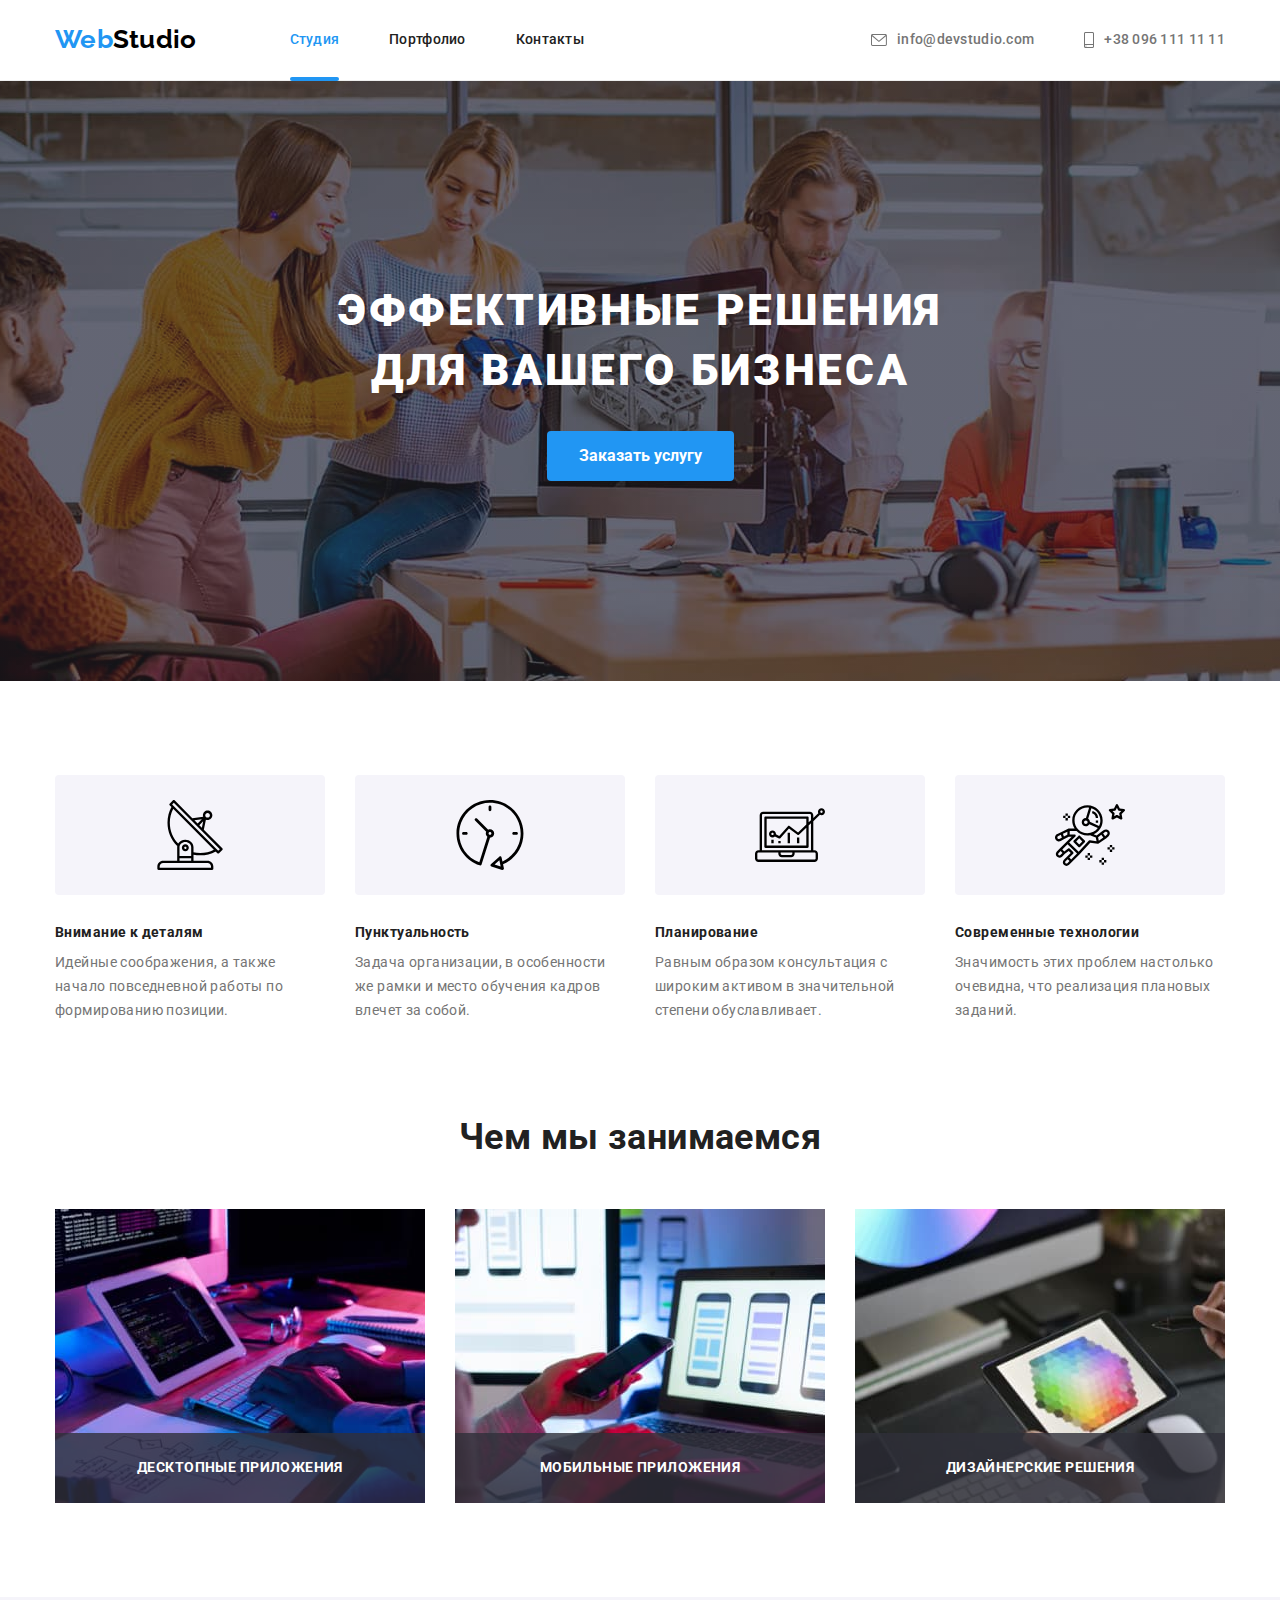
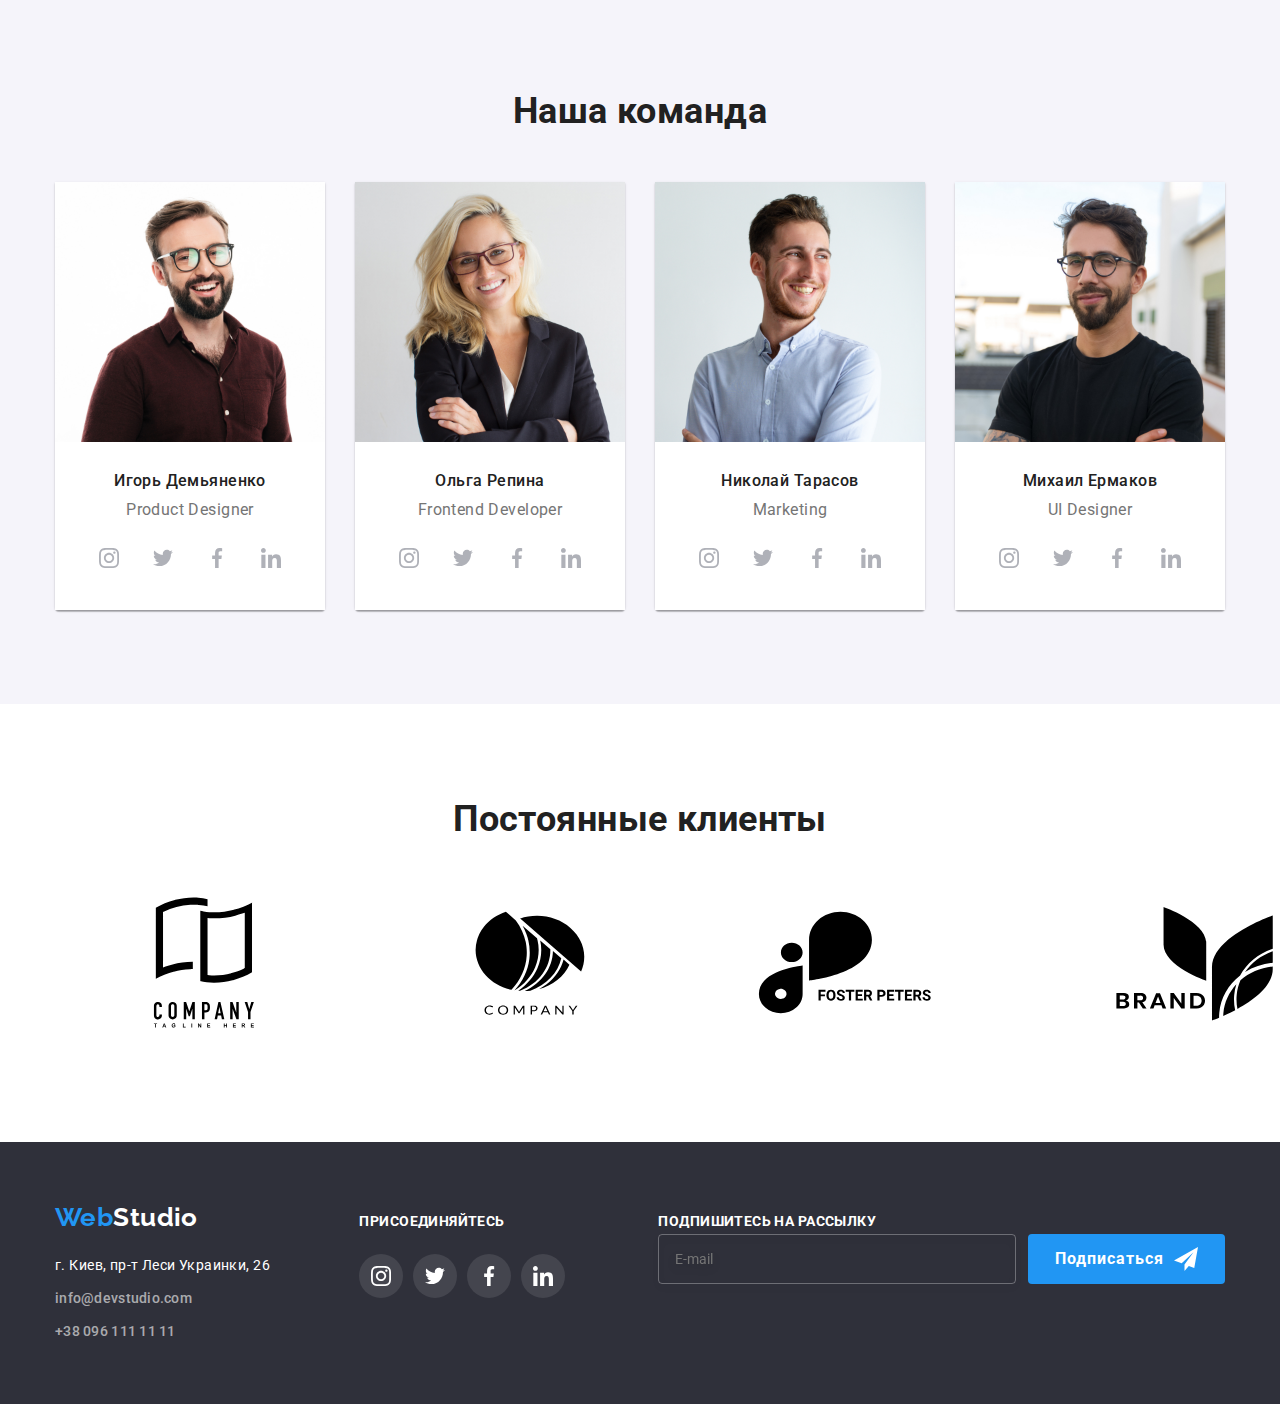
==== commit c2e77bef: "a" ====
--- a/index.html
+++ b/index.html
@@ -333,44 +333,44 @@
           <h2 class="clients_title">Постоянные клиенты</h2>
           <ul class="clients_list list">
             <li class="clients_blok list">
-              <a href="" class="clients-link">
-                <svg class="clients-link_svg">
-                  <use href="./images/sprite.svg#icon-Logo-1" class="clients-link_icon"></use>
+              <a href="" class="clients_link">
+                <svg class="clients_svg">
+                  <use href="./images/sprite.svg#icon-Logo-1" class="clients_icon"></use>
                 </svg>
               </a>
             </li>
             <li class="clients_blok">
-              <a href="" class="clients-link">
-                <svg class="clients-link_svg">
-                  <use href="./images/sprite.svg#icon-Logo-2" class="clients-link_icon"></use>
+              <a href="" class="clients_link">
+                <svg class="clients_svg">
+                  <use href="./images/sprite.svg#icon-Logo-2" class="clients_icon"></use>
                 </svg>
               </a>
             </li>
             <li class="clients_blok">
-              <a href="" class="clients-link">
-                <svg class="clients-link_svg">
-                  <use href="./images/sprite.svg#icon-Logo-3" class="clients-link_icon"></use>
+              <a href="" class="clients_link">
+                <svg class="clients_svg">
+                  <use href="./images/sprite.svg#icon-Logo-3" class="clients_icon"></use>
                 </svg>
               </a>
             </li>
             <li class="clients_blok">
-              <a href="" class="clients-link">
-                <svg class="clients-link_svg">
-                  <use href="./images/sprite.svg#icon-Logo-4" class="clients-link_icon"></use>
+              <a href="" class="clients_link">
+                <svg class="clients_svg">
+                  <use href="./images/sprite.svg#icon-Logo-4" class="clients_icon"></use>
                 </svg>
               </a>
             </li>
             <li class="clients_blok">
-              <a href="" class="clients-link">
-                <svg class="clients-link_svg">
-                  <use href="./images/sprite.svg#icon-Logo-5" class="clients-link_icon"></use>
+              <a href="" class="clients_link">
+                <svg class="clients_svg">
+                  <use href="./images/sprite.svg#icon-Logo-5" class="clients_icon"></use>
                 </svg>
               </a>
             </li>
             <li class="clients_blok">
-              <a href="" class="clients-link">
-                <svg class="clients-link_svg">
-                  <use href="./images/sprite.svg#icon-Logo" class="clients-link_icon"></use>
+              <a href="" class="clients_link">
+                <svg class="clients_svg">
+                  <use href="./images/sprite.svg#icon-Logo" class="clients_icon"></use>
                 </svg>
               </a>
             </li>
--- a/css/main.min.css
+++ b/css/main.min.css
@@ -1,2 +1,2 @@
-body{color:#757575;background:#fff;font-family:Roboto, sans-serif;letter-spacing:0.03em;font-size:14px;line-height:1.71}.container{width:1200px;padding-left:15px;padding-right:15px;margin:0 auto}p,h1,h2,h3,h4,h5,h6{margin:0}img{min-width:100%;display:block}*{-webkit-box-sizing:border-box;box-sizing:border-box}.section{padding-top:94px;padding-bottom:94px}.list{padding:0;margin:0;list-style:none}.visually-hidden{position:absolute;width:1px;height:1px;margin:-1px;padding:0;overflow:hidden;border:0;clip:rect(0 0 0 0)}.header{border-bottom:1px solid #eeeeee}.header_container{display:-webkit-box;display:-ms-flexbox;display:flex;-webkit-box-align:center;-ms-flex-align:center;align-items:center}.nav_list{display:-webkit-box;display:-ms-flexbox;display:flex;-webkit-box-align:center;-ms-flex-align:center;align-items:center}.nav{color:#212121;font-weight:500;font-size:14px;line-height:1.14;text-decoration:none;letter-spacing:0.02em;display:-webkit-box;display:-ms-flexbox;display:flex}.nav_item:not(:last-child){margin-right:50px}.nav_link{display:block;color:#212121;font-weight:500;font-size:14px;line-height:1.14;text-decoration:none;padding-top:32px;padding-bottom:32px;-webkit-transition:color 250ms cubic-bezier(0.4, 0, 0.2, 1);transition:color 250ms cubic-bezier(0.4, 0, 0.2, 1)}.nav_link:hover,.nav_link:focus{color:#2196f3}.nav_link:hover::after{opacity:1}.nav_link--current{display:block;color:#2196f3;text-decoration:none;position:relative;padding-top:32px;padding-bottom:32px;-webkit-transition:color 250ms cubic-bezier(0.4, 0, 0.2, 1);transition:color 250ms cubic-bezier(0.4, 0, 0.2, 1)}.nav_link--current::after{content:'';width:100%;height:4px;background-color:#2196f3;position:absolute;bottom:-1px;left:0px;border-radius:2px;-webkit-transition:opacity 250ms cubic-bezier(0.4, 0, 0.2, 1);transition:opacity 250ms cubic-bezier(0.4, 0, 0.2, 1)}.nav_link--current::after:hover::after{opacity:1}.nav_link::after{margin-left:auto}.contacts{display:-webkit-box;display:-ms-flexbox;display:flex;margin-left:auto}.contacts_item:not(:last-child){margin-right:50px}.contacts_link{color:#757575;font-weight:500;font-size:14px;line-height:1.14;letter-spacing:0.02em;text-decoration:none;display:-webkit-box;display:-ms-flexbox;display:flex;-webkit-box-align:center;-ms-flex-align:center;align-items:center;-webkit-transition:color 250ms cubic-bezier(0.4, 0, 0.2, 1);transition:color 250ms cubic-bezier(0.4, 0, 0.2, 1)}.contacts_link:hover,.contacts_link:focus{color:#2196f3}.contacts_icon{fill:currentColor;margin-right:10px}.logo--black_logo{margin:auto 0;padding-top:24px;padding-bottom:25px;color:#2196f3;font-family:Raleway, sans-serif;font-weight:700;font-size:26px;line-height:1.2;text-decoration:none;-webkit-transition:fill 250ms cubic-bezier(0.4, 0, 0.2, 1),background-color 250ms cubic-bezier(0.4, 0, 0.2, 1);transition:fill 250ms cubic-bezier(0.4, 0, 0.2, 1),background-color 250ms cubic-bezier(0.4, 0, 0.2, 1)}.connect_logo--blue{margin:auto 0;color:#2196f3;font-family:Raleway, sans-serif;font-weight:700;font-size:26px;line-height:1.2;text-decoration:none;margin-bottom:20px;-webkit-transition:fill 250ms cubic-bezier(0.4, 0, 0.2, 1),background-color 250ms cubic-bezier(0.4, 0, 0.2, 1);transition:fill 250ms cubic-bezier(0.4, 0, 0.2, 1),background-color 250ms cubic-bezier(0.4, 0, 0.2, 1)}.logo--black{margin:auto 0;padding-top:24px;padding-bottom:25px;color:#000;font-family:Raleway, sans-serif;font-weight:700;font-size:26px;line-height:1.19;text-decoration:none;margin-right:93px;-webkit-transition:fill 250ms cubic-bezier(0.4, 0, 0.2, 1),background-color 250ms cubic-bezier(0.4, 0, 0.2, 1);transition:fill 250ms cubic-bezier(0.4, 0, 0.2, 1),background-color 250ms cubic-bezier(0.4, 0, 0.2, 1)}.connect_logo--white{margin:auto 0;color:#fff;font-family:Raleway, sans-serif;font-weight:700;font-size:26px;line-height:1.19;text-decoration:none;margin-bottom:20px;-webkit-transition:fill 250ms cubic-bezier(0.4, 0, 0.2, 1),background-color 250ms cubic-bezier(0.4, 0, 0.2, 1);transition:fill 250ms cubic-bezier(0.4, 0, 0.2, 1),background-color 250ms cubic-bezier(0.4, 0, 0.2, 1)}.hero{text-align:center;max-width:1600px;height:600px;margin-left:auto;margin-right:auto;background-image:-webkit-gradient(linear, left top, left bottom, from(rgba(47,48,58,0.4)), to(rgba(47,48,58,0.4))),url(../images/overlay.jpg);background-image:linear-gradient(rgba(47,48,58,0.4), rgba(47,48,58,0.4)),url(../images/overlay.jpg);background-repeat:no-repeat;background-position:center;background-size:cover;padding-bottom:200px;padding-top:200px}.hero_title{margin:0 auto;color:#fff;font-weight:900;font-size:44px;line-height:1.36;text-align:center;text-transform:uppercase;letter-spacing:0.06em;margin-bottom:30px;max-width:696px}.hero_button{padding:10px 32px 10px 32px;border-radius:4px;font-weight:700;font-size:16px;line-height:1.87;background-color:#2196f3;color:#fff;border:none;text-decoration:none;text-align:center;-webkit-transition:color 250ms cubic-bezier(0.4, 0, 0.2, 1),background-color 250ms cubic-bezier(0.4, 0, 0.2, 1);transition:color 250ms cubic-bezier(0.4, 0, 0.2, 1),background-color 250ms cubic-bezier(0.4, 0, 0.2, 1)}.hero_button:hover,.hero_button:focus{cursor:pointer;background-color:#2196f3}.backdrop{position:fixed;top:0;left:0;width:100%;height:100%;z-index:1;opacity:1;-webkit-transition:opacity 250ms cubic-bezier(0.4, 0, 0.2, 1);transition:opacity 250ms cubic-bezier(0.4, 0, 0.2, 1);background-color:rgba(0,0,0,0.2)}.is-hidden{opacity:0;pointer-events:none}.backdrop.is-hidden .modal{-webkit-transform:translate(-50%, -50%) scale(0.6);transform:translate(-50%, -50%) scale(0.6)}.modal{position:absolute;top:50%;left:50%;-webkit-transform:translate(-50%, -50%) scale(1);transform:translate(-50%, -50%) scale(1);-webkit-transition:-webkit-transform 250ms cubic-bezier(0.4, 0, 0.2, 1);transition:-webkit-transform 250ms cubic-bezier(0.4, 0, 0.2, 1);transition:transform 250ms cubic-bezier(0.4, 0, 0.2, 1);transition:transform 250ms cubic-bezier(0.4, 0, 0.2, 1), -webkit-transform 250ms cubic-bezier(0.4, 0, 0.2, 1);width:530px;height:580px;background-color:#fff;-webkit-box-shadow:0px 1px 3px rgba(0,0,0,0.12),0px 1px 1px rgba(0,0,0,0.14),0px 2px 1px rgba(0,0,0,0.2);box-shadow:0px 1px 3px rgba(0,0,0,0.12),0px 1px 1px rgba(0,0,0,0.14),0px 2px 1px rgba(0,0,0,0.2);border-radius:4px}.modal_closebtn{position:absolute;top:8px;right:8px;width:30px;height:30px;color:#000;display:-webkit-box;display:-ms-flexbox;display:flex;-webkit-box-pack:center;-ms-flex-pack:center;justify-content:center;-webkit-box-align:center;-ms-flex-align:center;align-items:center;cursor:pointer;background-color:#fff;border:1px solid rgba(0,0,0,0.1);border-radius:15px;-webkit-transition:color 250ms cubic-bezier(0.4, 0, 0.2, 1);transition:color 250ms cubic-bezier(0.4, 0, 0.2, 1)}.modal_closebtn:hover,.modal_closebtn:focus{color:#2196f3}.modal_svg{fill:currentColor}.features_title{margin-top:0;margin-bottom:10px;color:#212121;font-weight:700;font-size:14px;line-height:1.14;margin-top:30px}.features_list{display:-webkit-box;display:-ms-flexbox;display:flex}.features_item{width:270px;margin-right:30px}.features_item{margin-right:last-child 0}.features_box{display:-webkit-box;display:-ms-flexbox;display:flex;width:270px;height:120px;background-color:#f5f4fa;border-radius:4px;margin-bottom:30px;-webkit-box-align:center;-ms-flex-align:center;align-items:center;-webkit-box-pack:center;-ms-flex-pack:center;justify-content:center}.features_icon{-webkit-box-align:center;-ms-flex-align:center;align-items:center;-webkit-box-pack:center;-ms-flex-pack:center;justify-content:center}.filters_item:not(:last-child){margin-right:8px}.filters_list{display:-webkit-box;display:-ms-flexbox;display:flex;-webkit-box-pack:center;-ms-flex-pack:center;justify-content:center;margin-bottom:50px}.filters_button{border:none;border-radius:4px;padding:6px 22px 6px 22px;font-weight:500;font-size:16px;line-height:1.6;background-color:#f5f4fa;color:#212121;-webkit-transition:color 250ms cubic-bezier(0.4, 0, 0.2, 1),background-color 250ms cubic-bezier(0.4, 0, 0.2, 1),-webkit-box-shadow 250ms cubic-bezier(0.4, 0, 0.2, 1);transition:color 250ms cubic-bezier(0.4, 0, 0.2, 1),background-color 250ms cubic-bezier(0.4, 0, 0.2, 1),-webkit-box-shadow 250ms cubic-bezier(0.4, 0, 0.2, 1);transition:color 250ms cubic-bezier(0.4, 0, 0.2, 1),background-color 250ms cubic-bezier(0.4, 0, 0.2, 1),box-shadow 250ms cubic-bezier(0.4, 0, 0.2, 1);transition:color 250ms cubic-bezier(0.4, 0, 0.2, 1),background-color 250ms cubic-bezier(0.4, 0, 0.2, 1),box-shadow 250ms cubic-bezier(0.4, 0, 0.2, 1),-webkit-box-shadow 250ms cubic-bezier(0.4, 0, 0.2, 1)}.filters_button:hover,.filters_button:focus{background-color:#2196f3;color:#fff;cursor:pointer;-webkit-filter:drop-shadow(0px 4px 4px rgba(0,0,0,0.25));filter:drop-shadow(0px 4px 4px rgba(0,0,0,0.25))}.activity_title{color:#212121;font-size:18px;line-height:2;letter-spacing:0.06em;margin-bottom:4px}.activity{display:-webkit-box;display:-ms-flexbox;display:flex;-ms-flex-wrap:wrap;flex-wrap:wrap;margin-left:calc(-1 * 30px);margin-top:calc(-1 * 30px)}.activity_item{-webkit-box-sizing:border-box;box-sizing:border-box;border:1px solid #eeeeee;width:370px;-ms-flex-preferred-size:calc(100% / 3 - 30px);flex-basis:calc(100% / 3 - 30px);margin-left:30px;margin-top:30px}.activity_item-bottom{padding:20px 24px 20px 24px}.activity_text{font-weight:400;font-size:16px;line-height:30px;color:#757575}.activity_link{display:block;text-decoration:none;-webkit-transition:-webkit-box-shadow 250ms cubic-bezier(0.4, 0, 0.2, 1);transition:-webkit-box-shadow 250ms cubic-bezier(0.4, 0, 0.2, 1);transition:box-shadow 250ms cubic-bezier(0.4, 0, 0.2, 1);transition:box-shadow 250ms cubic-bezier(0.4, 0, 0.2, 1), -webkit-box-shadow 250ms cubic-bezier(0.4, 0, 0.2, 1)}.activity_link:hover,.activity_link:focus{-webkit-box-shadow:0px 4px 4px rgba(0,0,0,0.25);box-shadow:0px 4px 4px rgba(0,0,0,0.25)}.activity_link:hover .activity_overlay,.activity_link:focus .activity_overlay{-webkit-transform:translateY(0);transform:translateY(0)}.activity_thumb{position:relative;overflow:hidden}.activity_overlay{position:absolute;top:0;left:0;-webkit-transform:translateY(101%);transform:translateY(101%);-webkit-transition:-webkit-transform 250ms cubic-bezier(0.4, 0, 0.2, 1);transition:-webkit-transform 250ms cubic-bezier(0.4, 0, 0.2, 1);transition:transform 250ms cubic-bezier(0.4, 0, 0.2, 1);transition:transform 250ms cubic-bezier(0.4, 0, 0.2, 1), -webkit-transform 250ms cubic-bezier(0.4, 0, 0.2, 1);display:-webkit-box;display:-ms-flexbox;display:flex;-webkit-box-align:center;-ms-flex-align:center;align-items:center;height:100%;width:100%;background-color:rgba(33,150,243,0.9);color:#fff;font-weight:400;font-size:18px;line-height:1.55;letter-spacing:0.03em}.description_text{text-align:left;padding-right:24px;padding-left:24px}.work{padding-top:0}.work_title,.team_title{margin-bottom:50px;color:#212121;font-weight:700;font-size:36px;line-height:1.16;text-align:center}.work_list{-ms-flex-wrap:wrap;flex-wrap:wrap;margin-left:calc(-1 * 30px);display:-webkit-box;display:-ms-flexbox;display:flex}.work_list:last-child{margin-right:0}.work_item{-ms-flex-preferred-size:calc(100% / 3 -30px);flex-basis:calc(100% / 3 -30px);margin-left:30px;position:relative}.work_bottom{position:absolute;bottom:0;left:0;width:100%;height:70px;background-color:rgba(47,48,58,0.8);background:#2f303acc}.work_bottom-title{font-weight:700;font-size:14px;line-height:1.14;text-align:center;text-transform:uppercase;padding-top:27px;padding-bottom:27px;color:#fff}.team{background-color:#f5f4fa}.team_list{display:-webkit-box;display:-ms-flexbox;display:flex;-ms-flex-wrap:wrap;flex-wrap:wrap;margin-left:calc(-1 * 30px)}.team_item{background:#ffffff;-ms-flex-preferred-size:calc(100% / 4 -30px);flex-basis:calc(100% / 4 -30px);margin-left:30px;-webkit-box-shadow:0px 1px 3px rgba(0,0,0,0.12),0px 1px 1px rgba(0,0,0,0.14),0px 2px 1px rgba(0,0,0,0.2);box-shadow:0px 1px 3px rgba(0,0,0,0.12),0px 1px 1px rgba(0,0,0,0.14),0px 2px 1px rgba(0,0,0,0.2);border-radius:0px 0px 4px 4px}.team_heading{color:#212121;font-weight:500;font-size:16px;line-height:1.18;text-align:center;margin-bottom:10px}.team_text{font-size:16px;line-height:1.18;text-align:center;margin-bottom:16px}.team_item-bottom{padding-top:30px;padding-bottom:30px;background-color:#fff}.soc-list_item{width:44px;height:44px}.soc-list_item+.soc-list_item{margin-left:10px}.soc-link{display:-webkit-box;display:-ms-flexbox;display:flex;width:100%;height:100%;border-radius:22px;display:flex;-webkit-box-align:center;-ms-flex-align:center;align-items:center;-webkit-box-pack:center;-ms-flex-pack:center;justify-content:center;-webkit-transition:fill 250ms cubic-bezier(0.4, 0, 0.2, 1),background-color 250ms cubic-bezier(0.4, 0, 0.2, 1);transition:fill 250ms cubic-bezier(0.4, 0, 0.2, 1),background-color 250ms cubic-bezier(0.4, 0, 0.2, 1)}.soc-link:focus,.soc-link:hover{background-color:#2196f3;border-radius:50%}.soc-link:hover .soc-link_icon,.soc-linkk:focus .soc-link_icon{fill:#fff}.soc-list{display:-webkit-box;display:-ms-flexbox;display:flex;-webkit-box-pack:center;-ms-flex-pack:center;justify-content:center}.soc-link_icon{width:20px;height:20px;fill:#afb1b8}.clients_title{color:#212121;font-weight:700;font-size:36px;line-height:42px;text-align:center;margin-bottom:50px;text-align:center}.clients_list{display:-webkit-box;display:-ms-flexbox;display:flex}.clients_blok{margin-right:30px}.clients_blok:last-child{margin-right:0}.clients-link_svg{width:106px;height:60px;fill:#afb1b8;-webkit-transition:fill 250ms cubic-bezier(0.4, 0, 0.2, 1);transition:fill 250ms cubic-bezier(0.4, 0, 0.2, 1)}.clients-link_svg-item:focus,.clients-link_icon:hover{fill:#2196f3;color:#afb1b8}.clients-link{display:-webkit-box;display:-ms-flexbox;display:flex;width:170px;height:92px;border:1px solid #afb1b8;border-radius:4px;-webkit-box-align:center;-ms-flex-align:center;align-items:center;-webkit-box-pack:center;-ms-flex-pack:center;justify-content:center;-webkit-transition:border 250ms cubic-bezier(0.4, 0, 0.2, 1),color 250ms cubic-bezier(0.4, 0, 0.2, 1);transition:border 250ms cubic-bezier(0.4, 0, 0.2, 1),color 250ms cubic-bezier(0.4, 0, 0.2, 1)}.clients-link:hover,.clients-link:focus{border-color:#2196f3}.clients-link:hover .clients-link_svg,.clients-link:focus .clients-link_svg{fill:#2196f3}.footer-list_item{margin-bottom:9px;font-size:14px;font-style:normal;line-height:1.71;color:#fff}.footer-list_item:last-child{margin-bottom:0}.footer-list_link:hover,.footer-list_link:focus{color:#2196f3}.footer-list_link{margin-bottom:9px;color:#757575;font-weight:500;font-size:14px;line-height:1.14;letter-spacing:0.02em;text-decoration:none;color:rgba(255,255,255,0.6);-webkit-transition:color 250ms cubic-bezier(0.4, 0, 0.2, 1);transition:color 250ms cubic-bezier(0.4, 0, 0.2, 1)}.footer-list_link:hover,.footer-list_link:focus{color:#2196f3}.footer-address{margin-top:20px}.footer{background-color:#2f303a;padding-top:60px;padding-bottom:60px}.connect{-webkit-box-flex:1;-ms-flex-positive:1;flex-grow:1}.footer_container{display:-webkit-box;display:-ms-flexbox;display:flex;-webkit-box-align:baseline;-ms-flex-align:baseline;align-items:baseline}.footer_title{color:#fff;font-style:normal;font-weight:700;font-size:14px;line-height:1, 14;letter-spacing:0.03em;text-transform:uppercase;margin-bottom:20px}.footer_soclist{display:-webkit-box;display:-ms-flexbox;display:flex;-webkit-box-pack:center;-ms-flex-pack:center;justify-content:center}.footer_socitem:not(:last-child){margin-right:10px}.footer_link{display:-webkit-box;display:-ms-flexbox;display:flex;-webkit-box-pack:center;-ms-flex-pack:center;justify-content:center;-webkit-box-align:center;-ms-flex-align:center;align-items:center;width:44px;height:44px;background:rgba(255,255,255,0.1);border-radius:50%;-webkit-transition:fill 250ms cubic-bezier(0.4, 0, 0.2, 1),background-color 250ms cubic-bezier(0.4, 0, 0.2, 1);transition:fill 250ms cubic-bezier(0.4, 0, 0.2, 1),background-color 250ms cubic-bezier(0.4, 0, 0.2, 1)}.footer_link:hover,.footer_link:focus{background-color:#2196f3;border-radius:50%}.footer_link:hover .footer_icon-svg,.footer_link:focus .footer_icon-svg{fill:#fff}.footer_link:hover,.footer_link:focus{background-color:#2196f3;border-radius:50%}.footer_flex-box{margin-left:70px}.contact a{-webkit-text-decoration-line:none;text-decoration-line:none;display:-webkit-inline-box;display:-ms-inline-flexbox;display:inline-flex;-webkit-box-align:end;-ms-flex-align:end;align-items:flex-end;-webkit-box-pack:center;-ms-flex-pack:center;justify-content:center;-webkit-box-align:center;-ms-flex-align:center;align-items:center}.footer_icon-svg{width:20px;height:20px;fill:#fff}.signup{margin-left:93px}.signup-label{margin-right:12px}.signup_title{display:-webkit-box;display:-ms-flexbox;display:flex;-webkit-box-pack:left;-ms-flex-pack:left;justify-content:left;color:#fff;font-weight:700;text-transform:uppercase}.signup-email{padding:15px 16px;height:50px;width:358px;background-color:transparent;border:1px solid rgba(255,255,255,0.3);-webkit-box-sizing:border-box;box-sizing:border-box;-webkit-filter:drop-shadow(0px 4px 4px rgba(0,0,0,0.15));filter:drop-shadow(0px 4px 4px rgba(0,0,0,0.15));border-radius:4px;color:#fff}.signup_form{display:-webkit-box;display:-ms-flexbox;display:flex}.signup_btn{padding:10px 27px;font-weight:700;font-size:16px;line-height:1.87;border:none;display:-webkit-box;display:-ms-flexbox;display:flex;-webkit-box-align:center;-ms-flex-align:center;align-items:center;text-align:center;letter-spacing:0.06em;border-radius:4px;color:#fff;background-color:#2196f3;cursor:pointer;-webkit-transition:color 250ms cubic-bezier(0.4, 0, 0.2, 1);transition:color 250ms cubic-bezier(0.4, 0, 0.2, 1)}.signup_btn:focus,.signup_btn:hover{color:#fff}.signup_btn-text{margin-right:10px}.signup_svg{fill:#fff}.form{padding:40px}.form_field{position:relative;display:-webkit-box;display:-ms-flexbox;display:flex;-webkit-box-orient:vertical;-webkit-box-direction:normal;-ms-flex-direction:column;flex-direction:column;margin-bottom:10px}.form_text{display:inline-block;font-weight:700;font-size:20px;line-height:1.15;color:#212121;margin-bottom:12px}.form_label{margin-bottom:4px;font-size:12px;line-height:1.17;color:#757575;letter-spacing:0.01em}.form_input{padding-left:42px;height:40px;-webkit-transition:border 250ms cubic-bezier(0.4, 0, 0.2, 1),color 250ms cubic-bezier(0.4, 0, 0.2, 1);transition:border 250ms cubic-bezier(0.4, 0, 0.2, 1),color 250ms cubic-bezier(0.4, 0, 0.2, 1);border:1px solid rgba(33,33,33,0.2);-webkit-box-sizing:border-box;box-sizing:border-box;border-radius:4px}.form_input:focus,.form_input:hover{border:1px solid #2196f3}.form_input:focus+.form-icon,.form_input:hover+.form-icon{color:#2196f3;fill:currentColor}.form_icon{position:absolute;top:38px;left:12px;pointer-events:none;-webkit-transition:fill 250ms cubic-bezier(0.4, 0, 0.2, 1);transition:fill 250ms cubic-bezier(0.4, 0, 0.2, 1);-webkit-transform:translateY(-50%);transform:translateY(-50%);fill:#000}.form_textarea{resize:none;padding:12px 16px;height:120px;-webkit-transition:border 250ms cubic-bezier(0.4, 0, 0.2, 1);transition:border 250ms cubic-bezier(0.4, 0, 0.2, 1);border:1px solid rgba(33,33,33,0.2);-webkit-box-sizing:border-box;box-sizing:border-box;border-radius:4px}.form_textarea:hover,.form_textarea:focus{border:1px solid #2196f3}.form .form_field:nth-child(5){margin-bottom:20px}.form_link{margin-left:5px;font-size:14px;line-height:1.71;letter-spacing:0.03em;-webkit-text-decoration-line:underline;text-decoration-line:underline;color:#2196f3}.checkbox_label{display:-webkit-box;display:-ms-flexbox;display:flex;-webkit-box-align:center;-ms-flex-align:center;align-items:center;-webkit-box-pack:center;-ms-flex-pack:center;justify-content:center;margin-bottom:30px;font-weight:normal;line-height:1.71;color:#757575}.form_btn{display:block;margin-left:auto;margin-right:auto;cursor:pointer;background-color:#2196f3;border:none;border-radius:4px;padding:10px 32px;min-width:200px;color:#fff;font-size:16px;font-style:normal;font-weight:700;line-height:1.88;letter-spacing:0.06em;text-align:center;-webkit-transition:color 250ms cubic-bezier(0.4, 0, 0.2, 1),background-color 250ms cubic-bezier(0.4, 0, 0.2, 1);transition:color 250ms cubic-bezier(0.4, 0, 0.2, 1),background-color 250ms cubic-bezier(0.4, 0, 0.2, 1)}.form_btn:hover,.form_btn:focus{background-color:#2196f3}.checkbox{-webkit-appearance:none;-moz-appearance:none;appearance:none;position:absolute}.checkbox:focus+.checkbox_item,.checkbox:hover+.checkbox_item{fill:#2196f3}.checkbox:checked+.checkbox_item{border-radius:2px;fill:#2196f3;background-color:#2196f3;background-image:url(../images/accept.svg);background-position:50% 50%;background-repeat:no-repeat}.checkbox_item{margin-right:7px;width:16px;height:15px;-webkit-transition:background-color 250ms cubic-bezier(0.4, 0, 0.2, 1),fill 250ms cubic-bezier(0.4, 0, 0.2, 1);transition:background-color 250ms cubic-bezier(0.4, 0, 0.2, 1),fill 250ms cubic-bezier(0.4, 0, 0.2, 1)}
+body{color:#757575;background:#fff;font-family:Roboto, sans-serif;letter-spacing:0.03em;font-size:14px;line-height:1.71}.container{width:1200px;padding-left:15px;padding-right:15px;margin:0 auto}p,h1,h2,h3,h4,h5,h6{margin:0}img{min-width:100%;display:block}*{-webkit-box-sizing:border-box;box-sizing:border-box}.section{padding-top:94px;padding-bottom:94px}.list{padding:0;margin:0;list-style:none}.visually-hidden{position:absolute;width:1px;height:1px;margin:-1px;padding:0;overflow:hidden;border:0;clip:rect(0 0 0 0)}.header{border-bottom:1px solid #eeeeee}.header_container{display:-webkit-box;display:-ms-flexbox;display:flex;-webkit-box-align:center;-ms-flex-align:center;align-items:center}.nav_list{display:-webkit-box;display:-ms-flexbox;display:flex;-webkit-box-align:center;-ms-flex-align:center;align-items:center}.nav{color:#212121;font-weight:500;font-size:14px;line-height:1.14;text-decoration:none;letter-spacing:0.02em;display:-webkit-box;display:-ms-flexbox;display:flex}.nav_item:not(:last-child){margin-right:50px}.nav_link{display:block;color:#212121;font-weight:500;font-size:14px;line-height:1.14;text-decoration:none;padding-top:32px;padding-bottom:32px;-webkit-transition:color 250ms cubic-bezier(0.4, 0, 0.2, 1);transition:color 250ms cubic-bezier(0.4, 0, 0.2, 1)}.nav_link:hover,.nav_link:focus{color:#2196f3}.nav_link:hover::after{opacity:1}.nav_link--current{display:block;color:#2196f3;text-decoration:none;position:relative;padding-top:32px;padding-bottom:32px;-webkit-transition:color 250ms cubic-bezier(0.4, 0, 0.2, 1);transition:color 250ms cubic-bezier(0.4, 0, 0.2, 1)}.nav_link--current::after{content:'';width:100%;height:4px;background-color:#2196f3;position:absolute;bottom:-1px;left:0px;border-radius:2px;-webkit-transition:opacity 250ms cubic-bezier(0.4, 0, 0.2, 1);transition:opacity 250ms cubic-bezier(0.4, 0, 0.2, 1)}.nav_link--current::after:hover::after{opacity:1}.nav_link::after{margin-left:auto}.contacts{display:-webkit-box;display:-ms-flexbox;display:flex;margin-left:auto}.contacts_item:not(:last-child){margin-right:50px}.contacts_link{color:#757575;font-weight:500;font-size:14px;line-height:1.14;letter-spacing:0.02em;text-decoration:none;display:-webkit-box;display:-ms-flexbox;display:flex;-webkit-box-align:center;-ms-flex-align:center;align-items:center;-webkit-transition:color 250ms cubic-bezier(0.4, 0, 0.2, 1);transition:color 250ms cubic-bezier(0.4, 0, 0.2, 1)}.contacts_link:hover,.contacts_link:focus{color:#2196f3}.contacts_icon{fill:currentColor;margin-right:10px}.logo--black_logo{margin:auto 0;padding-top:24px;padding-bottom:25px;color:#2196f3;font-family:Raleway, sans-serif;font-weight:700;font-size:26px;line-height:1.2;text-decoration:none;-webkit-transition:fill 250ms cubic-bezier(0.4, 0, 0.2, 1),background-color 250ms cubic-bezier(0.4, 0, 0.2, 1);transition:fill 250ms cubic-bezier(0.4, 0, 0.2, 1),background-color 250ms cubic-bezier(0.4, 0, 0.2, 1)}.connect_logo--blue{margin:auto 0;color:#2196f3;font-family:Raleway, sans-serif;font-weight:700;font-size:26px;line-height:1.2;text-decoration:none;margin-bottom:20px;-webkit-transition:fill 250ms cubic-bezier(0.4, 0, 0.2, 1),background-color 250ms cubic-bezier(0.4, 0, 0.2, 1);transition:fill 250ms cubic-bezier(0.4, 0, 0.2, 1),background-color 250ms cubic-bezier(0.4, 0, 0.2, 1)}.logo--black{margin:auto 0;padding-top:24px;padding-bottom:25px;color:#000;font-family:Raleway, sans-serif;font-weight:700;font-size:26px;line-height:1.19;text-decoration:none;margin-right:93px;-webkit-transition:fill 250ms cubic-bezier(0.4, 0, 0.2, 1),background-color 250ms cubic-bezier(0.4, 0, 0.2, 1);transition:fill 250ms cubic-bezier(0.4, 0, 0.2, 1),background-color 250ms cubic-bezier(0.4, 0, 0.2, 1)}.connect_logo--white{margin:auto 0;color:#fff;font-family:Raleway, sans-serif;font-weight:700;font-size:26px;line-height:1.19;text-decoration:none;margin-bottom:20px;-webkit-transition:fill 250ms cubic-bezier(0.4, 0, 0.2, 1),background-color 250ms cubic-bezier(0.4, 0, 0.2, 1);transition:fill 250ms cubic-bezier(0.4, 0, 0.2, 1),background-color 250ms cubic-bezier(0.4, 0, 0.2, 1)}.hero{text-align:center;max-width:1600px;height:600px;margin-left:auto;margin-right:auto;background-image:-webkit-gradient(linear, left top, left bottom, from(rgba(47,48,58,0.4)), to(rgba(47,48,58,0.4))),url(../images/overlay.jpg);background-image:linear-gradient(rgba(47,48,58,0.4), rgba(47,48,58,0.4)),url(../images/overlay.jpg);background-repeat:no-repeat;background-position:center;background-size:cover;padding-bottom:200px;padding-top:200px}.hero_title{margin:0 auto;color:#fff;font-weight:900;font-size:44px;line-height:1.36;text-align:center;text-transform:uppercase;letter-spacing:0.06em;margin-bottom:30px;max-width:696px}.hero_button{padding:10px 32px 10px 32px;border-radius:4px;font-weight:700;font-size:16px;line-height:1.87;background-color:#2196f3;color:#fff;border:none;text-decoration:none;text-align:center;-webkit-transition:color 250ms cubic-bezier(0.4, 0, 0.2, 1),background-color 250ms cubic-bezier(0.4, 0, 0.2, 1);transition:color 250ms cubic-bezier(0.4, 0, 0.2, 1),background-color 250ms cubic-bezier(0.4, 0, 0.2, 1)}.hero_button:hover,.hero_button:focus{cursor:pointer;background-color:#2196f3}.backdrop{position:fixed;top:0;left:0;width:100%;height:100%;z-index:1;opacity:1;-webkit-transition:opacity 250ms cubic-bezier(0.4, 0, 0.2, 1);transition:opacity 250ms cubic-bezier(0.4, 0, 0.2, 1);background-color:rgba(0,0,0,0.2)}.is-hidden{opacity:0;pointer-events:none}.backdrop.is-hidden .modal{-webkit-transform:translate(-50%, -50%) scale(0.6);transform:translate(-50%, -50%) scale(0.6)}.modal{position:absolute;top:50%;left:50%;-webkit-transform:translate(-50%, -50%) scale(1);transform:translate(-50%, -50%) scale(1);-webkit-transition:-webkit-transform 250ms cubic-bezier(0.4, 0, 0.2, 1);transition:-webkit-transform 250ms cubic-bezier(0.4, 0, 0.2, 1);transition:transform 250ms cubic-bezier(0.4, 0, 0.2, 1);transition:transform 250ms cubic-bezier(0.4, 0, 0.2, 1), -webkit-transform 250ms cubic-bezier(0.4, 0, 0.2, 1);width:530px;height:580px;background-color:#fff;-webkit-box-shadow:0px 1px 3px rgba(0,0,0,0.12),0px 1px 1px rgba(0,0,0,0.14),0px 2px 1px rgba(0,0,0,0.2);box-shadow:0px 1px 3px rgba(0,0,0,0.12),0px 1px 1px rgba(0,0,0,0.14),0px 2px 1px rgba(0,0,0,0.2);border-radius:4px}.modal_closebtn{position:absolute;top:8px;right:8px;width:30px;height:30px;color:#000;display:-webkit-box;display:-ms-flexbox;display:flex;-webkit-box-pack:center;-ms-flex-pack:center;justify-content:center;-webkit-box-align:center;-ms-flex-align:center;align-items:center;cursor:pointer;background-color:#fff;border:1px solid rgba(0,0,0,0.1);border-radius:15px;-webkit-transition:color 250ms cubic-bezier(0.4, 0, 0.2, 1);transition:color 250ms cubic-bezier(0.4, 0, 0.2, 1)}.modal_closebtn:hover,.modal_closebtn:focus{color:#2196f3}.modal_svg{fill:currentColor}.features_title{margin-top:0;margin-bottom:10px;color:#212121;font-weight:700;font-size:14px;line-height:1.14;margin-top:30px}.features_list{display:-webkit-box;display:-ms-flexbox;display:flex}.features_item{width:270px;margin-right:30px}.features_item{margin-right:last-child 0}.features_box{display:-webkit-box;display:-ms-flexbox;display:flex;width:270px;height:120px;background-color:#f5f4fa;border-radius:4px;margin-bottom:30px;-webkit-box-align:center;-ms-flex-align:center;align-items:center;-webkit-box-pack:center;-ms-flex-pack:center;justify-content:center}.features_icon{-webkit-box-align:center;-ms-flex-align:center;align-items:center;-webkit-box-pack:center;-ms-flex-pack:center;justify-content:center}.filters_item:not(:last-child){margin-right:8px}.filters_list{display:-webkit-box;display:-ms-flexbox;display:flex;-webkit-box-pack:center;-ms-flex-pack:center;justify-content:center;margin-bottom:50px}.filters_button{border:none;border-radius:4px;padding:6px 22px 6px 22px;font-weight:500;font-size:16px;line-height:1.6;background-color:#f5f4fa;color:#212121;-webkit-transition:color 250ms cubic-bezier(0.4, 0, 0.2, 1),background-color 250ms cubic-bezier(0.4, 0, 0.2, 1),-webkit-box-shadow 250ms cubic-bezier(0.4, 0, 0.2, 1);transition:color 250ms cubic-bezier(0.4, 0, 0.2, 1),background-color 250ms cubic-bezier(0.4, 0, 0.2, 1),-webkit-box-shadow 250ms cubic-bezier(0.4, 0, 0.2, 1);transition:color 250ms cubic-bezier(0.4, 0, 0.2, 1),background-color 250ms cubic-bezier(0.4, 0, 0.2, 1),box-shadow 250ms cubic-bezier(0.4, 0, 0.2, 1);transition:color 250ms cubic-bezier(0.4, 0, 0.2, 1),background-color 250ms cubic-bezier(0.4, 0, 0.2, 1),box-shadow 250ms cubic-bezier(0.4, 0, 0.2, 1),-webkit-box-shadow 250ms cubic-bezier(0.4, 0, 0.2, 1)}.filters_button:hover,.filters_button:focus{background-color:#2196f3;color:#fff;cursor:pointer;-webkit-filter:drop-shadow(0px 4px 4px rgba(0,0,0,0.25));filter:drop-shadow(0px 4px 4px rgba(0,0,0,0.25))}.activity_title{color:#212121;font-size:18px;line-height:2;letter-spacing:0.06em;margin-bottom:4px}.activity{display:-webkit-box;display:-ms-flexbox;display:flex;-ms-flex-wrap:wrap;flex-wrap:wrap;margin-left:calc(-1 * 30px);margin-top:calc(-1 * 30px)}.activity_item{-webkit-box-sizing:border-box;box-sizing:border-box;border:1px solid #eeeeee;width:370px;-ms-flex-preferred-size:calc(100% / 3 - 30px);flex-basis:calc(100% / 3 - 30px);margin-left:30px;margin-top:30px}.activity_item-bottom{padding:20px 24px 20px 24px}.activity_text{font-weight:400;font-size:16px;line-height:30px;color:#757575}.activity_link{display:block;text-decoration:none;-webkit-transition:-webkit-box-shadow 250ms cubic-bezier(0.4, 0, 0.2, 1);transition:-webkit-box-shadow 250ms cubic-bezier(0.4, 0, 0.2, 1);transition:box-shadow 250ms cubic-bezier(0.4, 0, 0.2, 1);transition:box-shadow 250ms cubic-bezier(0.4, 0, 0.2, 1), -webkit-box-shadow 250ms cubic-bezier(0.4, 0, 0.2, 1)}.activity_link:hover,.activity_link:focus{-webkit-box-shadow:0px 4px 4px rgba(0,0,0,0.25);box-shadow:0px 4px 4px rgba(0,0,0,0.25)}.activity_link:hover .activity_overlay,.activity_link:focus .activity_overlay{-webkit-transform:translateY(0);transform:translateY(0)}.activity_thumb{position:relative;overflow:hidden}.activity_overlay{position:absolute;top:0;left:0;-webkit-transform:translateY(101%);transform:translateY(101%);-webkit-transition:-webkit-transform 250ms cubic-bezier(0.4, 0, 0.2, 1);transition:-webkit-transform 250ms cubic-bezier(0.4, 0, 0.2, 1);transition:transform 250ms cubic-bezier(0.4, 0, 0.2, 1);transition:transform 250ms cubic-bezier(0.4, 0, 0.2, 1), -webkit-transform 250ms cubic-bezier(0.4, 0, 0.2, 1);display:-webkit-box;display:-ms-flexbox;display:flex;-webkit-box-align:center;-ms-flex-align:center;align-items:center;height:100%;width:100%;background-color:rgba(33,150,243,0.9);color:#fff;font-weight:400;font-size:18px;line-height:1.55;letter-spacing:0.03em}.description_text{text-align:left;padding-right:24px;padding-left:24px}.work{padding-top:0}.work_title,.team_title{margin-bottom:50px;color:#212121;font-weight:700;font-size:36px;line-height:1.16;text-align:center}.work_list{-ms-flex-wrap:wrap;flex-wrap:wrap;margin-left:calc(-1 * 30px);display:-webkit-box;display:-ms-flexbox;display:flex}.work_list:last-child{margin-right:0}.work_item{-ms-flex-preferred-size:calc(100% / 3 -30px);flex-basis:calc(100% / 3 -30px);margin-left:30px;position:relative}.work_bottom{position:absolute;bottom:0;left:0;width:100%;height:70px;background-color:rgba(47,48,58,0.8);background:#2f303acc}.work_bottom-title{font-weight:700;font-size:14px;line-height:1.14;text-align:center;text-transform:uppercase;padding-top:27px;padding-bottom:27px;color:#fff}.team{background-color:#f5f4fa}.team_list{display:-webkit-box;display:-ms-flexbox;display:flex;-ms-flex-wrap:wrap;flex-wrap:wrap;margin-left:calc(-1 * 30px)}.team_item{background:#ffffff;-ms-flex-preferred-size:calc(100% / 4 -30px);flex-basis:calc(100% / 4 -30px);margin-left:30px;-webkit-box-shadow:0px 1px 3px rgba(0,0,0,0.12),0px 1px 1px rgba(0,0,0,0.14),0px 2px 1px rgba(0,0,0,0.2);box-shadow:0px 1px 3px rgba(0,0,0,0.12),0px 1px 1px rgba(0,0,0,0.14),0px 2px 1px rgba(0,0,0,0.2);border-radius:0px 0px 4px 4px}.team_heading{color:#212121;font-weight:500;font-size:16px;line-height:1.18;text-align:center;margin-bottom:10px}.team_text{font-size:16px;line-height:1.18;text-align:center;margin-bottom:16px}.team_item-bottom{padding-top:30px;padding-bottom:30px;background-color:#fff}.soc-list_item{width:44px;height:44px}.soc-list_item+.soc-list_item{margin-left:10px}.soc-link{display:-webkit-box;display:-ms-flexbox;display:flex;width:100%;height:100%;border-radius:22px;display:flex;-webkit-box-align:center;-ms-flex-align:center;align-items:center;-webkit-box-pack:center;-ms-flex-pack:center;justify-content:center;-webkit-transition:fill 250ms cubic-bezier(0.4, 0, 0.2, 1),background-color 250ms cubic-bezier(0.4, 0, 0.2, 1);transition:fill 250ms cubic-bezier(0.4, 0, 0.2, 1),background-color 250ms cubic-bezier(0.4, 0, 0.2, 1)}.soc-link:focus,.soc-link:hover{background-color:#2196f3;border-radius:50%}.soc-link:hover .soc-link_icon,.soc-linkk:focus .soc-link_icon{fill:#fff}.soc-list{display:-webkit-box;display:-ms-flexbox;display:flex;-webkit-box-pack:center;-ms-flex-pack:center;justify-content:center}.soc-link_icon{width:20px;height:20px;fill:#afb1b8}.clients_title{color:#212121;font-weight:700;font-size:36px;line-height:42px;text-align:center;margin-bottom:50px;text-align:center}.clients_list{display:-webkit-box;display:-ms-flexbox;display:flex}.clients_blok{margin-right:30px}.clients_blok:last-child{margin-right:0}.clients-link_svg{width:106px;height:60px;fill:#afb1b8;-webkit-transition:fill 250ms cubic-bezier(0.4, 0, 0.2, 1);transition:fill 250ms cubic-bezier(0.4, 0, 0.2, 1)}.clients-link_svg-item:focus,.clients-link_icon:hover{fill:#2196f3;color:#afb1b8}.clients-link{display:-webkit-box;display:-ms-flexbox;display:flex;width:170px;height:92px;border:1px solid #afb1b8;border-radius:4px;-webkit-box-align:center;-ms-flex-align:center;align-items:center;-webkit-box-pack:center;-ms-flex-pack:center;justify-content:center;-webkit-transition:border 250ms cubic-bezier(0.4, 0, 0.2, 1),color 250ms cubic-bezier(0.4, 0, 0.2, 1);transition:border 250ms cubic-bezier(0.4, 0, 0.2, 1),color 250ms cubic-bezier(0.4, 0, 0.2, 1)}.clients-link:hover,.clients-link:focus{border-color:#2196f3}.clients-link:hover .clients-link_svg,.clients-link:focus .clients-link_svg{fill:#2196f3}.footer-list_item{margin-bottom:9px;font-size:14px;font-style:normal;line-height:1.71;color:#fff}.footer-list_item:last-child{margin-bottom:0}.footer-list_link:hover,.footer-list_link:focus{color:#2196f3}.footer-list_link{margin-bottom:9px;color:#757575;font-weight:500;font-size:14px;line-height:1.14;letter-spacing:0.02em;text-decoration:none;color:rgba(255,255,255,0.6);-webkit-transition:color 250ms cubic-bezier(0.4, 0, 0.2, 1);transition:color 250ms cubic-bezier(0.4, 0, 0.2, 1)}.footer-list_link:hover,.footer-list_link:focus{color:#2196f3}.footer-address{margin-top:20px}.footer{background-color:#2f303a;padding-top:60px;padding-bottom:60px}.connect{-webkit-box-flex:1;-ms-flex-positive:1;flex-grow:1}.footer_container{display:-webkit-box;display:-ms-flexbox;display:flex;-webkit-box-align:baseline;-ms-flex-align:baseline;align-items:baseline}.footer_title{color:#fff;font-style:normal;font-weight:700;font-size:14px;line-height:1, 14;letter-spacing:0.03em;text-transform:uppercase;margin-bottom:20px}.footer_soclist{display:-webkit-box;display:-ms-flexbox;display:flex;-webkit-box-pack:center;-ms-flex-pack:center;justify-content:center}.footer_socitem:not(:last-child){margin-right:10px}.footer_link{display:-webkit-box;display:-ms-flexbox;display:flex;-webkit-box-pack:center;-ms-flex-pack:center;justify-content:center;-webkit-box-align:center;-ms-flex-align:center;align-items:center;width:44px;height:44px;background:rgba(255,255,255,0.1);border-radius:50%;-webkit-transition:fill 250ms cubic-bezier(0.4, 0, 0.2, 1),background-color 250ms cubic-bezier(0.4, 0, 0.2, 1);transition:fill 250ms cubic-bezier(0.4, 0, 0.2, 1),background-color 250ms cubic-bezier(0.4, 0, 0.2, 1)}.footer_link:hover,.footer_link:focus{background-color:#2196f3;border-radius:50%}.footer_link:hover .footer_icon-svg,.footer_link:focus .footer_icon-svg{fill:#fff}.footer_link:hover,.footer_link:focus{background-color:#2196f3;border-radius:50%}.footer_flex-box{margin-left:70px}.contact a{-webkit-text-decoration-line:none;text-decoration-line:none;display:-webkit-inline-box;display:-ms-inline-flexbox;display:inline-flex;-webkit-box-align:end;-ms-flex-align:end;align-items:flex-end;-webkit-box-pack:center;-ms-flex-pack:center;justify-content:center;-webkit-box-align:center;-ms-flex-align:center;align-items:center}.footer_icon-svg{width:20px;height:20px;fill:#fff}.signup{margin-left:93px}.signup-label{margin-right:12px}.signup_title{display:-webkit-box;display:-ms-flexbox;display:flex;-webkit-box-pack:left;-ms-flex-pack:left;justify-content:left;color:#fff;font-weight:700;text-transform:uppercase}.signup-email{padding:15px 16px;height:50px;width:358px;background-color:transparent;border:1px solid rgba(255,255,255,0.3);-webkit-box-sizing:border-box;box-sizing:border-box;-webkit-filter:drop-shadow(0px 4px 4px rgba(0,0,0,0.15));filter:drop-shadow(0px 4px 4px rgba(0,0,0,0.15));border-radius:4px;color:#fff}.signup_form{display:-webkit-box;display:-ms-flexbox;display:flex}.signup_btn{padding:10px 27px;font-weight:700;font-size:16px;line-height:1.87;border:none;display:-webkit-box;display:-ms-flexbox;display:flex;-webkit-box-align:center;-ms-flex-align:center;align-items:center;text-align:center;letter-spacing:0.06em;border-radius:4px;color:#fff;background-color:#2196f3;cursor:pointer;-webkit-transition:color 250ms cubic-bezier(0.4, 0, 0.2, 1);transition:color 250ms cubic-bezier(0.4, 0, 0.2, 1)}.signup_btn:focus,.signup_btn:hover{color:#fff}.signup_btn-text{margin-right:10px}.signup_svg{fill:#fff}.form{padding:40px}.form_field{position:relative;display:-webkit-box;display:-ms-flexbox;display:flex;-webkit-box-orient:vertical;-webkit-box-direction:normal;-ms-flex-direction:column;flex-direction:column;margin-bottom:10px}.form_text{display:inline-block;font-weight:700;font-size:20px;line-height:1.15;color:#212121;margin-bottom:12px}.form_label{margin-bottom:4px;font-size:12px;line-height:1.17;color:#757575;letter-spacing:0.01em}.form_input{padding-left:42px;height:40px;-webkit-transition:border 250ms cubic-bezier(0.4, 0, 0.2, 1),color 250ms cubic-bezier(0.4, 0, 0.2, 1);transition:border 250ms cubic-bezier(0.4, 0, 0.2, 1),color 250ms cubic-bezier(0.4, 0, 0.2, 1);border:1px solid rgba(33,33,33,0.2);-webkit-box-sizing:border-box;box-sizing:border-box;border-radius:4px}.form_input:focus,.form_input:hover{border:1px solid #2196f3}.form_input:focus+.form_icon,.form_input:hover+.form_icon{color:#2196f3;fill:currentColor}.form_icon{position:absolute;top:38px;left:12px;pointer-events:none;-webkit-transition:fill 250ms cubic-bezier(0.4, 0, 0.2, 1);transition:fill 250ms cubic-bezier(0.4, 0, 0.2, 1);-webkit-transform:translateY(-50%);transform:translateY(-50%);fill:#000}.form_textarea{resize:none;padding:12px 16px;height:120px;-webkit-transition:border 250ms cubic-bezier(0.4, 0, 0.2, 1);transition:border 250ms cubic-bezier(0.4, 0, 0.2, 1);border:1px solid rgba(33,33,33,0.2);-webkit-box-sizing:border-box;box-sizing:border-box;border-radius:4px}.form_textarea:hover,.form_textarea:focus{border:1px solid #2196f3}.form .form_field:nth-child(5){margin-bottom:20px}.form_link{margin-left:5px;font-size:14px;line-height:1.71;letter-spacing:0.03em;-webkit-text-decoration-line:underline;text-decoration-line:underline;color:#2196f3}.checkbox_label{display:-webkit-box;display:-ms-flexbox;display:flex;-webkit-box-align:center;-ms-flex-align:center;align-items:center;-webkit-box-pack:center;-ms-flex-pack:center;justify-content:center;margin-bottom:30px;font-weight:normal;line-height:1.71;color:#757575}.form_btn{display:block;margin-left:auto;margin-right:auto;cursor:pointer;background-color:#2196f3;border:none;border-radius:4px;padding:10px 32px;min-width:200px;color:#fff;font-size:16px;font-style:normal;font-weight:700;line-height:1.88;letter-spacing:0.06em;text-align:center;-webkit-transition:color 250ms cubic-bezier(0.4, 0, 0.2, 1),background-color 250ms cubic-bezier(0.4, 0, 0.2, 1);transition:color 250ms cubic-bezier(0.4, 0, 0.2, 1),background-color 250ms cubic-bezier(0.4, 0, 0.2, 1)}.form_btn:hover,.form_btn:focus{background-color:#2196f3}.checkbox{-webkit-appearance:none;-moz-appearance:none;appearance:none;position:absolute}.checkbox:focus+.checkbox_item,.checkbox:hover+.checkbox_item{fill:#2196f3}.checkbox:checked+.checkbox_item{border-radius:2px;fill:#2196f3;background-color:#2196f3;background-image:url(../images/accept.svg);background-position:50% 50%;background-repeat:no-repeat}.checkbox_item{margin-right:7px;width:16px;height:15px;-webkit-transition:background-color 250ms cubic-bezier(0.4, 0, 0.2, 1),fill 250ms cubic-bezier(0.4, 0, 0.2, 1);transition:background-color 250ms cubic-bezier(0.4, 0, 0.2, 1),fill 250ms cubic-bezier(0.4, 0, 0.2, 1)}
 /*# sourceMappingURL=main.min.css.map */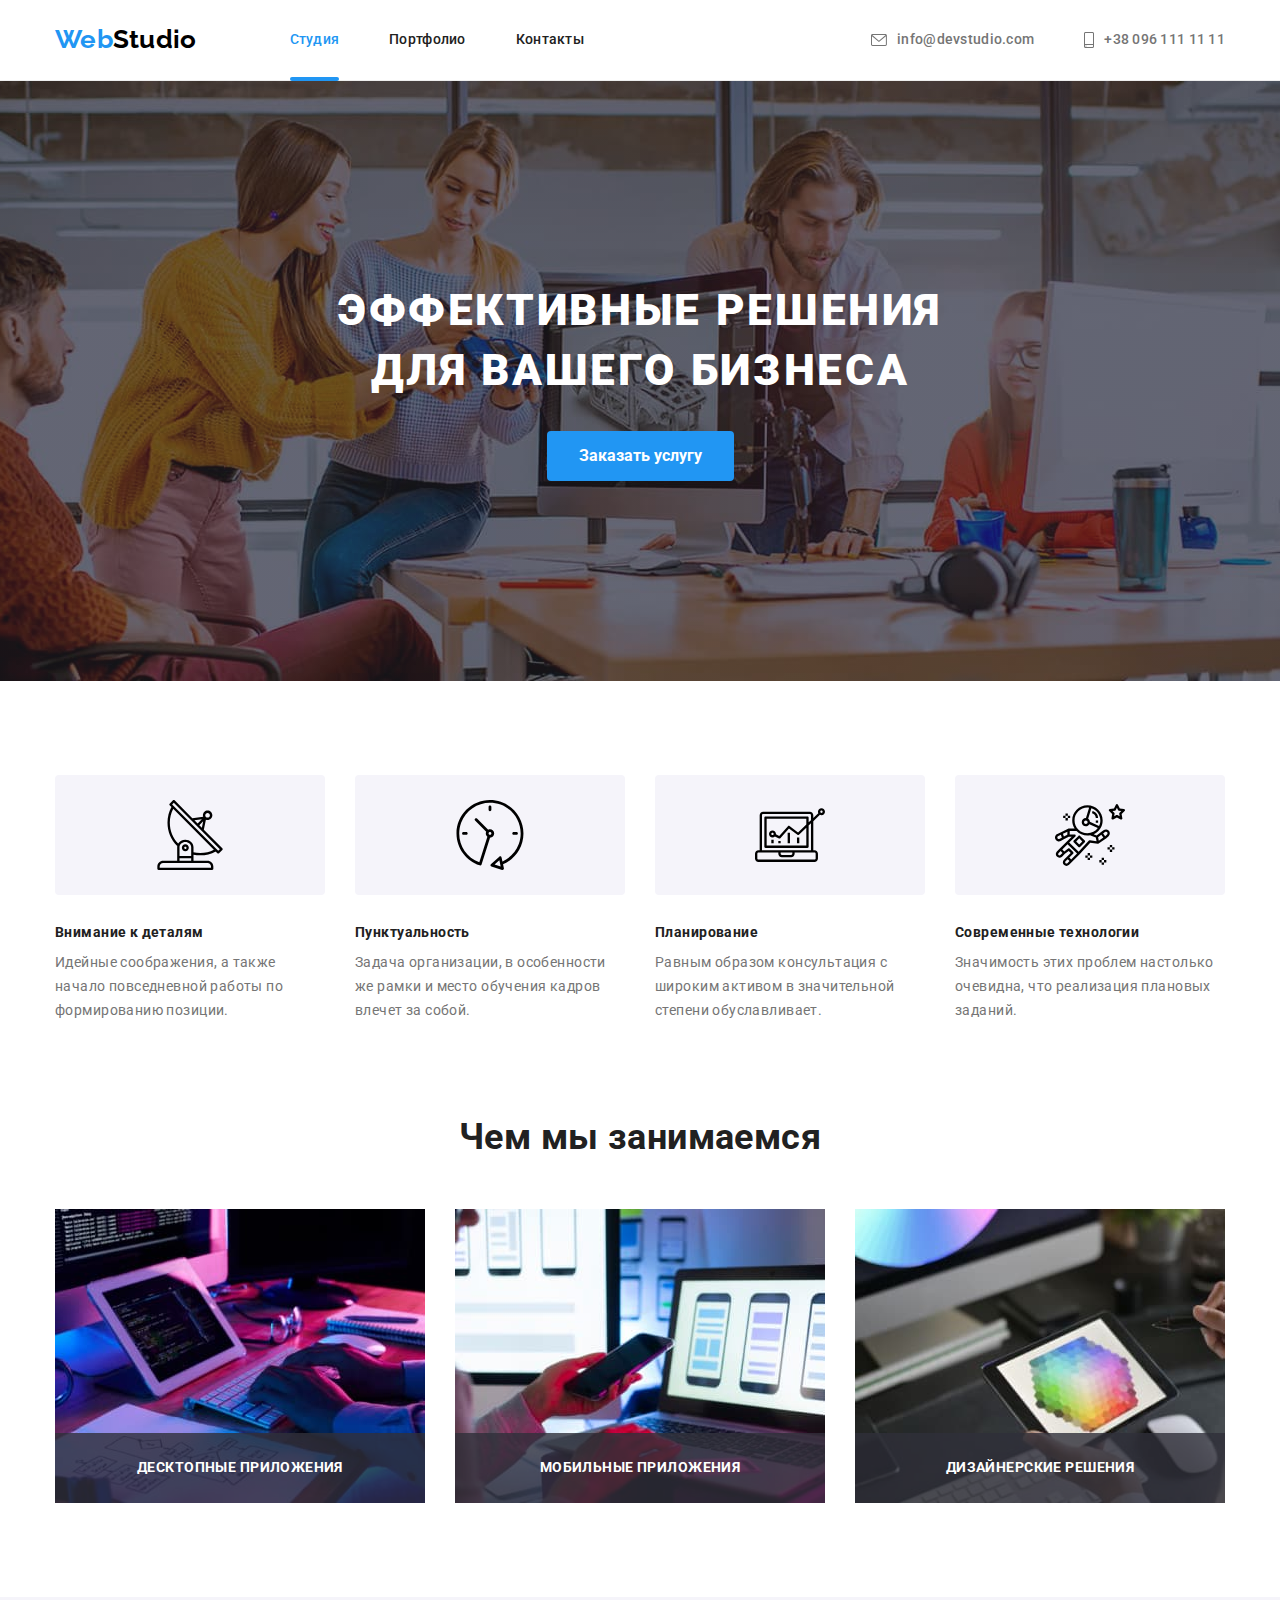
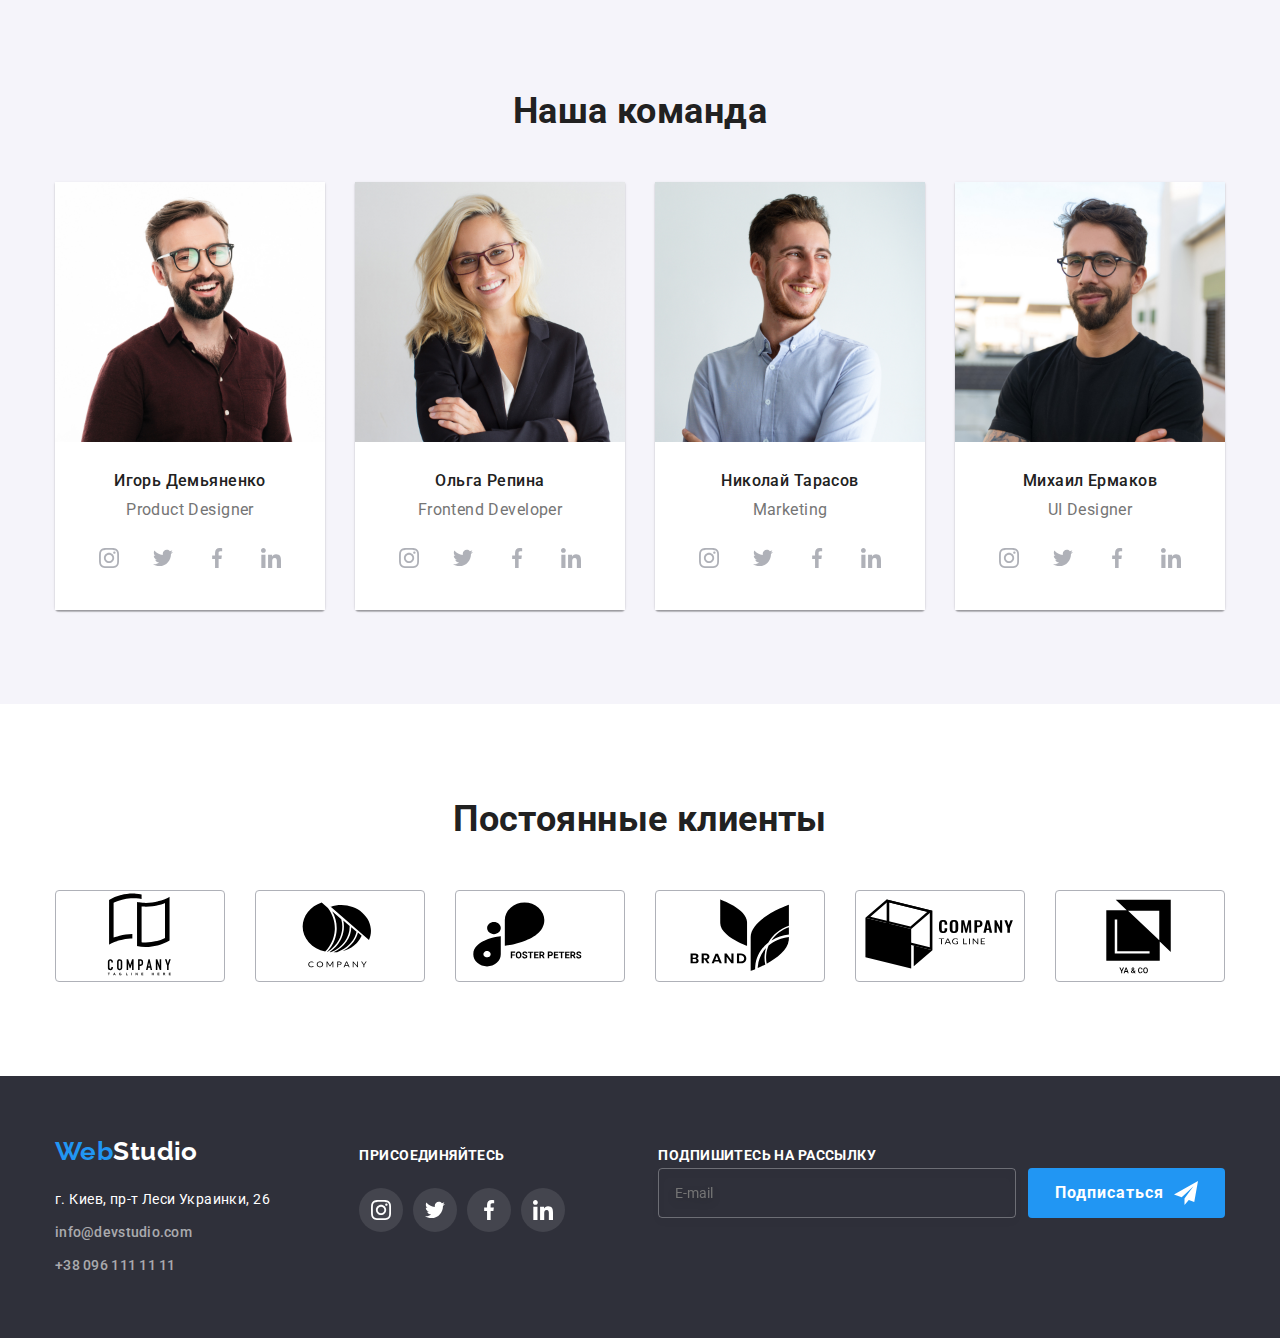
==== commit 4d30acf7: "a" ====
--- a/index.html
+++ b/index.html
@@ -382,20 +382,20 @@
 
     <footer class="footer">
       <div class="container footer_container">
-        <div class="connect">
+        <div class="footer_connect">
         <a href="./index.html" class="connect_logo--white">
           <span class="connect_logo--blue">Web</span>Studio
         </a>
         <address class="footer-address">
-          <ul class="footer-list list">
-            <li class="footer-list_item">г. Киев, пр-т Леси Украинки, 26</li>
+          <ul class="footer_list list">
+            <li class="footer_item">г. Киев, пр-т Леси Украинки, 26</li>
+            <li class="footer_item">
+              <a class="footer_link" href="malito:info@devstudio.com"
+                >info@devstudio.com
+              </a>
+            </li>
             <li class="footer-list_item">
-              <a class="footer-list_link" href="malito:info@devstudio.com"
-                >info@devstudio.com
-              </a>
-            </li>
-            <li class="footer-list_item">
-              <a class="footer-list_link" href="tel:+380961111111"
+              <a class="footer_link" href="tel:+380961111111"
                 >+38 096 111 11 11</a
               >
             </li>
@@ -407,30 +407,30 @@
            <h2 class="footer_title">Присоединяйтесь</h2>
           <ul class="footer_soclist list">
             <li class="footer_socitem">
-              <a href="" class="footer_link">
+              <a href="" class="footer_soclink">
                 <svg class="footer_icon-svg" width="20" height="20">
-                  <use href="./images/sprite.svg#icon-instagram" class="svg-item"></use>
+                  <use href="./images/sprite.svg#icon-instagram"></use>
                 </svg>
               </a>
             </li>
             <li class="footer_socitem">
-              <a href="" class="footer_link">
+              <a href="" class="footer_soclink">
                 <svg class="footer_icon-svg" width="20" height="20">
-                  <use href="./images/sprite.svg#icon-twitter" class="svg-item"></use>
+                  <use href="./images/sprite.svg#icon-twitter"></use>
                 </svg>
               </a>
             </li>
             <li class="footer_socitem">
-              <a href="" class="footer_link">
+              <a href="" class="footer_soclink">
                 <svg class="footer_icon-svg" width="20" height="20">
-                  <use href="./images/sprite.svg#icon-facebook" class="svg-item"></use>
+                  <use href="./images/sprite.svg#icon-facebook"></use>
                 </svg>
               </a>
             </li>
             <li class="footer_socitem">
-              <a href="" class="footer_link">
+              <a href="" class="footer_soclink">
                 <svg class="footer_icon-svg" width="20" height="20">
-                  <use href="./images/sprite.svg#icon-linkedin" class="svg-item"></use>
+                  <use href="./images/sprite.svg#icon-linkedin"></use>
                 </svg>
               </a>
             </li>
--- a/css/main.min.css
+++ b/css/main.min.css
@@ -1,2 +1,2 @@
-body{color:#757575;background:#fff;font-family:Roboto, sans-serif;letter-spacing:0.03em;font-size:14px;line-height:1.71}.container{width:1200px;padding-left:15px;padding-right:15px;margin:0 auto}p,h1,h2,h3,h4,h5,h6{margin:0}img{min-width:100%;display:block}*{-webkit-box-sizing:border-box;box-sizing:border-box}.section{padding-top:94px;padding-bottom:94px}.list{padding:0;margin:0;list-style:none}.visually-hidden{position:absolute;width:1px;height:1px;margin:-1px;padding:0;overflow:hidden;border:0;clip:rect(0 0 0 0)}.header{border-bottom:1px solid #eeeeee}.header_container{display:-webkit-box;display:-ms-flexbox;display:flex;-webkit-box-align:center;-ms-flex-align:center;align-items:center}.nav_list{display:-webkit-box;display:-ms-flexbox;display:flex;-webkit-box-align:center;-ms-flex-align:center;align-items:center}.nav{color:#212121;font-weight:500;font-size:14px;line-height:1.14;text-decoration:none;letter-spacing:0.02em;display:-webkit-box;display:-ms-flexbox;display:flex}.nav_item:not(:last-child){margin-right:50px}.nav_link{display:block;color:#212121;font-weight:500;font-size:14px;line-height:1.14;text-decoration:none;padding-top:32px;padding-bottom:32px;-webkit-transition:color 250ms cubic-bezier(0.4, 0, 0.2, 1);transition:color 250ms cubic-bezier(0.4, 0, 0.2, 1)}.nav_link:hover,.nav_link:focus{color:#2196f3}.nav_link:hover::after{opacity:1}.nav_link--current{display:block;color:#2196f3;text-decoration:none;position:relative;padding-top:32px;padding-bottom:32px;-webkit-transition:color 250ms cubic-bezier(0.4, 0, 0.2, 1);transition:color 250ms cubic-bezier(0.4, 0, 0.2, 1)}.nav_link--current::after{content:'';width:100%;height:4px;background-color:#2196f3;position:absolute;bottom:-1px;left:0px;border-radius:2px;-webkit-transition:opacity 250ms cubic-bezier(0.4, 0, 0.2, 1);transition:opacity 250ms cubic-bezier(0.4, 0, 0.2, 1)}.nav_link--current::after:hover::after{opacity:1}.nav_link::after{margin-left:auto}.contacts{display:-webkit-box;display:-ms-flexbox;display:flex;margin-left:auto}.contacts_item:not(:last-child){margin-right:50px}.contacts_link{color:#757575;font-weight:500;font-size:14px;line-height:1.14;letter-spacing:0.02em;text-decoration:none;display:-webkit-box;display:-ms-flexbox;display:flex;-webkit-box-align:center;-ms-flex-align:center;align-items:center;-webkit-transition:color 250ms cubic-bezier(0.4, 0, 0.2, 1);transition:color 250ms cubic-bezier(0.4, 0, 0.2, 1)}.contacts_link:hover,.contacts_link:focus{color:#2196f3}.contacts_icon{fill:currentColor;margin-right:10px}.logo--black_logo{margin:auto 0;padding-top:24px;padding-bottom:25px;color:#2196f3;font-family:Raleway, sans-serif;font-weight:700;font-size:26px;line-height:1.2;text-decoration:none;-webkit-transition:fill 250ms cubic-bezier(0.4, 0, 0.2, 1),background-color 250ms cubic-bezier(0.4, 0, 0.2, 1);transition:fill 250ms cubic-bezier(0.4, 0, 0.2, 1),background-color 250ms cubic-bezier(0.4, 0, 0.2, 1)}.connect_logo--blue{margin:auto 0;color:#2196f3;font-family:Raleway, sans-serif;font-weight:700;font-size:26px;line-height:1.2;text-decoration:none;margin-bottom:20px;-webkit-transition:fill 250ms cubic-bezier(0.4, 0, 0.2, 1),background-color 250ms cubic-bezier(0.4, 0, 0.2, 1);transition:fill 250ms cubic-bezier(0.4, 0, 0.2, 1),background-color 250ms cubic-bezier(0.4, 0, 0.2, 1)}.logo--black{margin:auto 0;padding-top:24px;padding-bottom:25px;color:#000;font-family:Raleway, sans-serif;font-weight:700;font-size:26px;line-height:1.19;text-decoration:none;margin-right:93px;-webkit-transition:fill 250ms cubic-bezier(0.4, 0, 0.2, 1),background-color 250ms cubic-bezier(0.4, 0, 0.2, 1);transition:fill 250ms cubic-bezier(0.4, 0, 0.2, 1),background-color 250ms cubic-bezier(0.4, 0, 0.2, 1)}.connect_logo--white{margin:auto 0;color:#fff;font-family:Raleway, sans-serif;font-weight:700;font-size:26px;line-height:1.19;text-decoration:none;margin-bottom:20px;-webkit-transition:fill 250ms cubic-bezier(0.4, 0, 0.2, 1),background-color 250ms cubic-bezier(0.4, 0, 0.2, 1);transition:fill 250ms cubic-bezier(0.4, 0, 0.2, 1),background-color 250ms cubic-bezier(0.4, 0, 0.2, 1)}.hero{text-align:center;max-width:1600px;height:600px;margin-left:auto;margin-right:auto;background-image:-webkit-gradient(linear, left top, left bottom, from(rgba(47,48,58,0.4)), to(rgba(47,48,58,0.4))),url(../images/overlay.jpg);background-image:linear-gradient(rgba(47,48,58,0.4), rgba(47,48,58,0.4)),url(../images/overlay.jpg);background-repeat:no-repeat;background-position:center;background-size:cover;padding-bottom:200px;padding-top:200px}.hero_title{margin:0 auto;color:#fff;font-weight:900;font-size:44px;line-height:1.36;text-align:center;text-transform:uppercase;letter-spacing:0.06em;margin-bottom:30px;max-width:696px}.hero_button{padding:10px 32px 10px 32px;border-radius:4px;font-weight:700;font-size:16px;line-height:1.87;background-color:#2196f3;color:#fff;border:none;text-decoration:none;text-align:center;-webkit-transition:color 250ms cubic-bezier(0.4, 0, 0.2, 1),background-color 250ms cubic-bezier(0.4, 0, 0.2, 1);transition:color 250ms cubic-bezier(0.4, 0, 0.2, 1),background-color 250ms cubic-bezier(0.4, 0, 0.2, 1)}.hero_button:hover,.hero_button:focus{cursor:pointer;background-color:#2196f3}.backdrop{position:fixed;top:0;left:0;width:100%;height:100%;z-index:1;opacity:1;-webkit-transition:opacity 250ms cubic-bezier(0.4, 0, 0.2, 1);transition:opacity 250ms cubic-bezier(0.4, 0, 0.2, 1);background-color:rgba(0,0,0,0.2)}.is-hidden{opacity:0;pointer-events:none}.backdrop.is-hidden .modal{-webkit-transform:translate(-50%, -50%) scale(0.6);transform:translate(-50%, -50%) scale(0.6)}.modal{position:absolute;top:50%;left:50%;-webkit-transform:translate(-50%, -50%) scale(1);transform:translate(-50%, -50%) scale(1);-webkit-transition:-webkit-transform 250ms cubic-bezier(0.4, 0, 0.2, 1);transition:-webkit-transform 250ms cubic-bezier(0.4, 0, 0.2, 1);transition:transform 250ms cubic-bezier(0.4, 0, 0.2, 1);transition:transform 250ms cubic-bezier(0.4, 0, 0.2, 1), -webkit-transform 250ms cubic-bezier(0.4, 0, 0.2, 1);width:530px;height:580px;background-color:#fff;-webkit-box-shadow:0px 1px 3px rgba(0,0,0,0.12),0px 1px 1px rgba(0,0,0,0.14),0px 2px 1px rgba(0,0,0,0.2);box-shadow:0px 1px 3px rgba(0,0,0,0.12),0px 1px 1px rgba(0,0,0,0.14),0px 2px 1px rgba(0,0,0,0.2);border-radius:4px}.modal_closebtn{position:absolute;top:8px;right:8px;width:30px;height:30px;color:#000;display:-webkit-box;display:-ms-flexbox;display:flex;-webkit-box-pack:center;-ms-flex-pack:center;justify-content:center;-webkit-box-align:center;-ms-flex-align:center;align-items:center;cursor:pointer;background-color:#fff;border:1px solid rgba(0,0,0,0.1);border-radius:15px;-webkit-transition:color 250ms cubic-bezier(0.4, 0, 0.2, 1);transition:color 250ms cubic-bezier(0.4, 0, 0.2, 1)}.modal_closebtn:hover,.modal_closebtn:focus{color:#2196f3}.modal_svg{fill:currentColor}.features_title{margin-top:0;margin-bottom:10px;color:#212121;font-weight:700;font-size:14px;line-height:1.14;margin-top:30px}.features_list{display:-webkit-box;display:-ms-flexbox;display:flex}.features_item{width:270px;margin-right:30px}.features_item{margin-right:last-child 0}.features_box{display:-webkit-box;display:-ms-flexbox;display:flex;width:270px;height:120px;background-color:#f5f4fa;border-radius:4px;margin-bottom:30px;-webkit-box-align:center;-ms-flex-align:center;align-items:center;-webkit-box-pack:center;-ms-flex-pack:center;justify-content:center}.features_icon{-webkit-box-align:center;-ms-flex-align:center;align-items:center;-webkit-box-pack:center;-ms-flex-pack:center;justify-content:center}.filters_item:not(:last-child){margin-right:8px}.filters_list{display:-webkit-box;display:-ms-flexbox;display:flex;-webkit-box-pack:center;-ms-flex-pack:center;justify-content:center;margin-bottom:50px}.filters_button{border:none;border-radius:4px;padding:6px 22px 6px 22px;font-weight:500;font-size:16px;line-height:1.6;background-color:#f5f4fa;color:#212121;-webkit-transition:color 250ms cubic-bezier(0.4, 0, 0.2, 1),background-color 250ms cubic-bezier(0.4, 0, 0.2, 1),-webkit-box-shadow 250ms cubic-bezier(0.4, 0, 0.2, 1);transition:color 250ms cubic-bezier(0.4, 0, 0.2, 1),background-color 250ms cubic-bezier(0.4, 0, 0.2, 1),-webkit-box-shadow 250ms cubic-bezier(0.4, 0, 0.2, 1);transition:color 250ms cubic-bezier(0.4, 0, 0.2, 1),background-color 250ms cubic-bezier(0.4, 0, 0.2, 1),box-shadow 250ms cubic-bezier(0.4, 0, 0.2, 1);transition:color 250ms cubic-bezier(0.4, 0, 0.2, 1),background-color 250ms cubic-bezier(0.4, 0, 0.2, 1),box-shadow 250ms cubic-bezier(0.4, 0, 0.2, 1),-webkit-box-shadow 250ms cubic-bezier(0.4, 0, 0.2, 1)}.filters_button:hover,.filters_button:focus{background-color:#2196f3;color:#fff;cursor:pointer;-webkit-filter:drop-shadow(0px 4px 4px rgba(0,0,0,0.25));filter:drop-shadow(0px 4px 4px rgba(0,0,0,0.25))}.activity_title{color:#212121;font-size:18px;line-height:2;letter-spacing:0.06em;margin-bottom:4px}.activity{display:-webkit-box;display:-ms-flexbox;display:flex;-ms-flex-wrap:wrap;flex-wrap:wrap;margin-left:calc(-1 * 30px);margin-top:calc(-1 * 30px)}.activity_item{-webkit-box-sizing:border-box;box-sizing:border-box;border:1px solid #eeeeee;width:370px;-ms-flex-preferred-size:calc(100% / 3 - 30px);flex-basis:calc(100% / 3 - 30px);margin-left:30px;margin-top:30px}.activity_item-bottom{padding:20px 24px 20px 24px}.activity_text{font-weight:400;font-size:16px;line-height:30px;color:#757575}.activity_link{display:block;text-decoration:none;-webkit-transition:-webkit-box-shadow 250ms cubic-bezier(0.4, 0, 0.2, 1);transition:-webkit-box-shadow 250ms cubic-bezier(0.4, 0, 0.2, 1);transition:box-shadow 250ms cubic-bezier(0.4, 0, 0.2, 1);transition:box-shadow 250ms cubic-bezier(0.4, 0, 0.2, 1), -webkit-box-shadow 250ms cubic-bezier(0.4, 0, 0.2, 1)}.activity_link:hover,.activity_link:focus{-webkit-box-shadow:0px 4px 4px rgba(0,0,0,0.25);box-shadow:0px 4px 4px rgba(0,0,0,0.25)}.activity_link:hover .activity_overlay,.activity_link:focus .activity_overlay{-webkit-transform:translateY(0);transform:translateY(0)}.activity_thumb{position:relative;overflow:hidden}.activity_overlay{position:absolute;top:0;left:0;-webkit-transform:translateY(101%);transform:translateY(101%);-webkit-transition:-webkit-transform 250ms cubic-bezier(0.4, 0, 0.2, 1);transition:-webkit-transform 250ms cubic-bezier(0.4, 0, 0.2, 1);transition:transform 250ms cubic-bezier(0.4, 0, 0.2, 1);transition:transform 250ms cubic-bezier(0.4, 0, 0.2, 1), -webkit-transform 250ms cubic-bezier(0.4, 0, 0.2, 1);display:-webkit-box;display:-ms-flexbox;display:flex;-webkit-box-align:center;-ms-flex-align:center;align-items:center;height:100%;width:100%;background-color:rgba(33,150,243,0.9);color:#fff;font-weight:400;font-size:18px;line-height:1.55;letter-spacing:0.03em}.description_text{text-align:left;padding-right:24px;padding-left:24px}.work{padding-top:0}.work_title,.team_title{margin-bottom:50px;color:#212121;font-weight:700;font-size:36px;line-height:1.16;text-align:center}.work_list{-ms-flex-wrap:wrap;flex-wrap:wrap;margin-left:calc(-1 * 30px);display:-webkit-box;display:-ms-flexbox;display:flex}.work_list:last-child{margin-right:0}.work_item{-ms-flex-preferred-size:calc(100% / 3 -30px);flex-basis:calc(100% / 3 -30px);margin-left:30px;position:relative}.work_bottom{position:absolute;bottom:0;left:0;width:100%;height:70px;background-color:rgba(47,48,58,0.8);background:#2f303acc}.work_bottom-title{font-weight:700;font-size:14px;line-height:1.14;text-align:center;text-transform:uppercase;padding-top:27px;padding-bottom:27px;color:#fff}.team{background-color:#f5f4fa}.team_list{display:-webkit-box;display:-ms-flexbox;display:flex;-ms-flex-wrap:wrap;flex-wrap:wrap;margin-left:calc(-1 * 30px)}.team_item{background:#ffffff;-ms-flex-preferred-size:calc(100% / 4 -30px);flex-basis:calc(100% / 4 -30px);margin-left:30px;-webkit-box-shadow:0px 1px 3px rgba(0,0,0,0.12),0px 1px 1px rgba(0,0,0,0.14),0px 2px 1px rgba(0,0,0,0.2);box-shadow:0px 1px 3px rgba(0,0,0,0.12),0px 1px 1px rgba(0,0,0,0.14),0px 2px 1px rgba(0,0,0,0.2);border-radius:0px 0px 4px 4px}.team_heading{color:#212121;font-weight:500;font-size:16px;line-height:1.18;text-align:center;margin-bottom:10px}.team_text{font-size:16px;line-height:1.18;text-align:center;margin-bottom:16px}.team_item-bottom{padding-top:30px;padding-bottom:30px;background-color:#fff}.soc-list_item{width:44px;height:44px}.soc-list_item+.soc-list_item{margin-left:10px}.soc-link{display:-webkit-box;display:-ms-flexbox;display:flex;width:100%;height:100%;border-radius:22px;display:flex;-webkit-box-align:center;-ms-flex-align:center;align-items:center;-webkit-box-pack:center;-ms-flex-pack:center;justify-content:center;-webkit-transition:fill 250ms cubic-bezier(0.4, 0, 0.2, 1),background-color 250ms cubic-bezier(0.4, 0, 0.2, 1);transition:fill 250ms cubic-bezier(0.4, 0, 0.2, 1),background-color 250ms cubic-bezier(0.4, 0, 0.2, 1)}.soc-link:focus,.soc-link:hover{background-color:#2196f3;border-radius:50%}.soc-link:hover .soc-link_icon,.soc-linkk:focus .soc-link_icon{fill:#fff}.soc-list{display:-webkit-box;display:-ms-flexbox;display:flex;-webkit-box-pack:center;-ms-flex-pack:center;justify-content:center}.soc-link_icon{width:20px;height:20px;fill:#afb1b8}.clients_title{color:#212121;font-weight:700;font-size:36px;line-height:42px;text-align:center;margin-bottom:50px;text-align:center}.clients_list{display:-webkit-box;display:-ms-flexbox;display:flex}.clients_blok{margin-right:30px}.clients_blok:last-child{margin-right:0}.clients-link_svg{width:106px;height:60px;fill:#afb1b8;-webkit-transition:fill 250ms cubic-bezier(0.4, 0, 0.2, 1);transition:fill 250ms cubic-bezier(0.4, 0, 0.2, 1)}.clients-link_svg-item:focus,.clients-link_icon:hover{fill:#2196f3;color:#afb1b8}.clients-link{display:-webkit-box;display:-ms-flexbox;display:flex;width:170px;height:92px;border:1px solid #afb1b8;border-radius:4px;-webkit-box-align:center;-ms-flex-align:center;align-items:center;-webkit-box-pack:center;-ms-flex-pack:center;justify-content:center;-webkit-transition:border 250ms cubic-bezier(0.4, 0, 0.2, 1),color 250ms cubic-bezier(0.4, 0, 0.2, 1);transition:border 250ms cubic-bezier(0.4, 0, 0.2, 1),color 250ms cubic-bezier(0.4, 0, 0.2, 1)}.clients-link:hover,.clients-link:focus{border-color:#2196f3}.clients-link:hover .clients-link_svg,.clients-link:focus .clients-link_svg{fill:#2196f3}.footer-list_item{margin-bottom:9px;font-size:14px;font-style:normal;line-height:1.71;color:#fff}.footer-list_item:last-child{margin-bottom:0}.footer-list_link:hover,.footer-list_link:focus{color:#2196f3}.footer-list_link{margin-bottom:9px;color:#757575;font-weight:500;font-size:14px;line-height:1.14;letter-spacing:0.02em;text-decoration:none;color:rgba(255,255,255,0.6);-webkit-transition:color 250ms cubic-bezier(0.4, 0, 0.2, 1);transition:color 250ms cubic-bezier(0.4, 0, 0.2, 1)}.footer-list_link:hover,.footer-list_link:focus{color:#2196f3}.footer-address{margin-top:20px}.footer{background-color:#2f303a;padding-top:60px;padding-bottom:60px}.connect{-webkit-box-flex:1;-ms-flex-positive:1;flex-grow:1}.footer_container{display:-webkit-box;display:-ms-flexbox;display:flex;-webkit-box-align:baseline;-ms-flex-align:baseline;align-items:baseline}.footer_title{color:#fff;font-style:normal;font-weight:700;font-size:14px;line-height:1, 14;letter-spacing:0.03em;text-transform:uppercase;margin-bottom:20px}.footer_soclist{display:-webkit-box;display:-ms-flexbox;display:flex;-webkit-box-pack:center;-ms-flex-pack:center;justify-content:center}.footer_socitem:not(:last-child){margin-right:10px}.footer_link{display:-webkit-box;display:-ms-flexbox;display:flex;-webkit-box-pack:center;-ms-flex-pack:center;justify-content:center;-webkit-box-align:center;-ms-flex-align:center;align-items:center;width:44px;height:44px;background:rgba(255,255,255,0.1);border-radius:50%;-webkit-transition:fill 250ms cubic-bezier(0.4, 0, 0.2, 1),background-color 250ms cubic-bezier(0.4, 0, 0.2, 1);transition:fill 250ms cubic-bezier(0.4, 0, 0.2, 1),background-color 250ms cubic-bezier(0.4, 0, 0.2, 1)}.footer_link:hover,.footer_link:focus{background-color:#2196f3;border-radius:50%}.footer_link:hover .footer_icon-svg,.footer_link:focus .footer_icon-svg{fill:#fff}.footer_link:hover,.footer_link:focus{background-color:#2196f3;border-radius:50%}.footer_flex-box{margin-left:70px}.contact a{-webkit-text-decoration-line:none;text-decoration-line:none;display:-webkit-inline-box;display:-ms-inline-flexbox;display:inline-flex;-webkit-box-align:end;-ms-flex-align:end;align-items:flex-end;-webkit-box-pack:center;-ms-flex-pack:center;justify-content:center;-webkit-box-align:center;-ms-flex-align:center;align-items:center}.footer_icon-svg{width:20px;height:20px;fill:#fff}.signup{margin-left:93px}.signup-label{margin-right:12px}.signup_title{display:-webkit-box;display:-ms-flexbox;display:flex;-webkit-box-pack:left;-ms-flex-pack:left;justify-content:left;color:#fff;font-weight:700;text-transform:uppercase}.signup-email{padding:15px 16px;height:50px;width:358px;background-color:transparent;border:1px solid rgba(255,255,255,0.3);-webkit-box-sizing:border-box;box-sizing:border-box;-webkit-filter:drop-shadow(0px 4px 4px rgba(0,0,0,0.15));filter:drop-shadow(0px 4px 4px rgba(0,0,0,0.15));border-radius:4px;color:#fff}.signup_form{display:-webkit-box;display:-ms-flexbox;display:flex}.signup_btn{padding:10px 27px;font-weight:700;font-size:16px;line-height:1.87;border:none;display:-webkit-box;display:-ms-flexbox;display:flex;-webkit-box-align:center;-ms-flex-align:center;align-items:center;text-align:center;letter-spacing:0.06em;border-radius:4px;color:#fff;background-color:#2196f3;cursor:pointer;-webkit-transition:color 250ms cubic-bezier(0.4, 0, 0.2, 1);transition:color 250ms cubic-bezier(0.4, 0, 0.2, 1)}.signup_btn:focus,.signup_btn:hover{color:#fff}.signup_btn-text{margin-right:10px}.signup_svg{fill:#fff}.form{padding:40px}.form_field{position:relative;display:-webkit-box;display:-ms-flexbox;display:flex;-webkit-box-orient:vertical;-webkit-box-direction:normal;-ms-flex-direction:column;flex-direction:column;margin-bottom:10px}.form_text{display:inline-block;font-weight:700;font-size:20px;line-height:1.15;color:#212121;margin-bottom:12px}.form_label{margin-bottom:4px;font-size:12px;line-height:1.17;color:#757575;letter-spacing:0.01em}.form_input{padding-left:42px;height:40px;-webkit-transition:border 250ms cubic-bezier(0.4, 0, 0.2, 1),color 250ms cubic-bezier(0.4, 0, 0.2, 1);transition:border 250ms cubic-bezier(0.4, 0, 0.2, 1),color 250ms cubic-bezier(0.4, 0, 0.2, 1);border:1px solid rgba(33,33,33,0.2);-webkit-box-sizing:border-box;box-sizing:border-box;border-radius:4px}.form_input:focus,.form_input:hover{border:1px solid #2196f3}.form_input:focus+.form_icon,.form_input:hover+.form_icon{color:#2196f3;fill:currentColor}.form_icon{position:absolute;top:38px;left:12px;pointer-events:none;-webkit-transition:fill 250ms cubic-bezier(0.4, 0, 0.2, 1);transition:fill 250ms cubic-bezier(0.4, 0, 0.2, 1);-webkit-transform:translateY(-50%);transform:translateY(-50%);fill:#000}.form_textarea{resize:none;padding:12px 16px;height:120px;-webkit-transition:border 250ms cubic-bezier(0.4, 0, 0.2, 1);transition:border 250ms cubic-bezier(0.4, 0, 0.2, 1);border:1px solid rgba(33,33,33,0.2);-webkit-box-sizing:border-box;box-sizing:border-box;border-radius:4px}.form_textarea:hover,.form_textarea:focus{border:1px solid #2196f3}.form .form_field:nth-child(5){margin-bottom:20px}.form_link{margin-left:5px;font-size:14px;line-height:1.71;letter-spacing:0.03em;-webkit-text-decoration-line:underline;text-decoration-line:underline;color:#2196f3}.checkbox_label{display:-webkit-box;display:-ms-flexbox;display:flex;-webkit-box-align:center;-ms-flex-align:center;align-items:center;-webkit-box-pack:center;-ms-flex-pack:center;justify-content:center;margin-bottom:30px;font-weight:normal;line-height:1.71;color:#757575}.form_btn{display:block;margin-left:auto;margin-right:auto;cursor:pointer;background-color:#2196f3;border:none;border-radius:4px;padding:10px 32px;min-width:200px;color:#fff;font-size:16px;font-style:normal;font-weight:700;line-height:1.88;letter-spacing:0.06em;text-align:center;-webkit-transition:color 250ms cubic-bezier(0.4, 0, 0.2, 1),background-color 250ms cubic-bezier(0.4, 0, 0.2, 1);transition:color 250ms cubic-bezier(0.4, 0, 0.2, 1),background-color 250ms cubic-bezier(0.4, 0, 0.2, 1)}.form_btn:hover,.form_btn:focus{background-color:#2196f3}.checkbox{-webkit-appearance:none;-moz-appearance:none;appearance:none;position:absolute}.checkbox:focus+.checkbox_item,.checkbox:hover+.checkbox_item{fill:#2196f3}.checkbox:checked+.checkbox_item{border-radius:2px;fill:#2196f3;background-color:#2196f3;background-image:url(../images/accept.svg);background-position:50% 50%;background-repeat:no-repeat}.checkbox_item{margin-right:7px;width:16px;height:15px;-webkit-transition:background-color 250ms cubic-bezier(0.4, 0, 0.2, 1),fill 250ms cubic-bezier(0.4, 0, 0.2, 1);transition:background-color 250ms cubic-bezier(0.4, 0, 0.2, 1),fill 250ms cubic-bezier(0.4, 0, 0.2, 1)}
+body{color:#757575;background:#fff;font-family:Roboto, sans-serif;letter-spacing:0.03em;font-size:14px;line-height:1.71}.container{width:1200px;padding-left:15px;padding-right:15px;margin:0 auto}p,h1,h2,h3,h4,h5,h6{margin:0}img{min-width:100%;display:block}*{-webkit-box-sizing:border-box;box-sizing:border-box}.section{padding-top:94px;padding-bottom:94px}.list{padding:0;margin:0;list-style:none}.visually-hidden{position:absolute;width:1px;height:1px;margin:-1px;padding:0;overflow:hidden;border:0;clip:rect(0 0 0 0)}.header{border-bottom:1px solid #eeeeee}.header_container{display:-webkit-box;display:-ms-flexbox;display:flex;-webkit-box-align:center;-ms-flex-align:center;align-items:center}.nav_list{display:-webkit-box;display:-ms-flexbox;display:flex;-webkit-box-align:center;-ms-flex-align:center;align-items:center}.nav{color:#212121;font-weight:500;font-size:14px;line-height:1.14;text-decoration:none;letter-spacing:0.02em;display:-webkit-box;display:-ms-flexbox;display:flex}.nav_item:not(:last-child){margin-right:50px}.nav_link{display:block;color:#212121;font-weight:500;font-size:14px;line-height:1.14;text-decoration:none;padding-top:32px;padding-bottom:32px;-webkit-transition:color 250ms cubic-bezier(0.4, 0, 0.2, 1);transition:color 250ms cubic-bezier(0.4, 0, 0.2, 1)}.nav_link:hover,.nav_link:focus{color:#2196f3}.nav_link:hover::after{opacity:1}.nav_link--current{display:block;color:#2196f3;text-decoration:none;position:relative;padding-top:32px;padding-bottom:32px;-webkit-transition:color 250ms cubic-bezier(0.4, 0, 0.2, 1);transition:color 250ms cubic-bezier(0.4, 0, 0.2, 1)}.nav_link--current::after{content:'';width:100%;height:4px;background-color:#2196f3;position:absolute;bottom:-1px;left:0px;border-radius:2px;-webkit-transition:opacity 250ms cubic-bezier(0.4, 0, 0.2, 1);transition:opacity 250ms cubic-bezier(0.4, 0, 0.2, 1)}.nav_link--current::after:hover::after{opacity:1}.nav_link::after{margin-left:auto}.contacts{display:-webkit-box;display:-ms-flexbox;display:flex;margin-left:auto}.contacts_item:not(:last-child){margin-right:50px}.contacts_link{color:#757575;font-weight:500;font-size:14px;line-height:1.14;letter-spacing:0.02em;text-decoration:none;display:-webkit-box;display:-ms-flexbox;display:flex;-webkit-box-align:center;-ms-flex-align:center;align-items:center;-webkit-transition:color 250ms cubic-bezier(0.4, 0, 0.2, 1);transition:color 250ms cubic-bezier(0.4, 0, 0.2, 1)}.contacts_link:hover,.contacts_link:focus{color:#2196f3}.contacts_icon{fill:currentColor;margin-right:10px}.logo--black_logo{margin:auto 0;padding-top:24px;padding-bottom:25px;color:#2196f3;font-family:Raleway, sans-serif;font-weight:700;font-size:26px;line-height:1.2;text-decoration:none;-webkit-transition:fill 250ms cubic-bezier(0.4, 0, 0.2, 1),background-color 250ms cubic-bezier(0.4, 0, 0.2, 1);transition:fill 250ms cubic-bezier(0.4, 0, 0.2, 1),background-color 250ms cubic-bezier(0.4, 0, 0.2, 1)}.connect_logo--blue{margin:auto 0;color:#2196f3;font-family:Raleway, sans-serif;font-weight:700;font-size:26px;line-height:1.2;text-decoration:none;margin-bottom:20px;-webkit-transition:fill 250ms cubic-bezier(0.4, 0, 0.2, 1),background-color 250ms cubic-bezier(0.4, 0, 0.2, 1);transition:fill 250ms cubic-bezier(0.4, 0, 0.2, 1),background-color 250ms cubic-bezier(0.4, 0, 0.2, 1)}.logo--black{margin:auto 0;padding-top:24px;padding-bottom:25px;color:#000;font-family:Raleway, sans-serif;font-weight:700;font-size:26px;line-height:1.19;text-decoration:none;margin-right:93px;-webkit-transition:fill 250ms cubic-bezier(0.4, 0, 0.2, 1),background-color 250ms cubic-bezier(0.4, 0, 0.2, 1);transition:fill 250ms cubic-bezier(0.4, 0, 0.2, 1),background-color 250ms cubic-bezier(0.4, 0, 0.2, 1)}.connect_logo--white{margin:auto 0;color:#fff;font-family:Raleway, sans-serif;font-weight:700;font-size:26px;line-height:1.19;text-decoration:none;margin-bottom:20px;-webkit-transition:fill 250ms cubic-bezier(0.4, 0, 0.2, 1),background-color 250ms cubic-bezier(0.4, 0, 0.2, 1);transition:fill 250ms cubic-bezier(0.4, 0, 0.2, 1),background-color 250ms cubic-bezier(0.4, 0, 0.2, 1)}.hero{text-align:center;max-width:1600px;height:600px;margin-left:auto;margin-right:auto;background-image:-webkit-gradient(linear, left top, left bottom, from(rgba(47,48,58,0.4)), to(rgba(47,48,58,0.4))),url(../images/overlay.jpg);background-image:linear-gradient(rgba(47,48,58,0.4), rgba(47,48,58,0.4)),url(../images/overlay.jpg);background-repeat:no-repeat;background-position:center;background-size:cover;padding-bottom:200px;padding-top:200px}.hero_title{margin:0 auto;color:#fff;font-weight:900;font-size:44px;line-height:1.36;text-align:center;text-transform:uppercase;letter-spacing:0.06em;margin-bottom:30px;max-width:696px}.hero_button{padding:10px 32px 10px 32px;border-radius:4px;font-weight:700;font-size:16px;line-height:1.87;background-color:#2196f3;color:#fff;border:none;text-decoration:none;text-align:center;-webkit-transition:color 250ms cubic-bezier(0.4, 0, 0.2, 1),background-color 250ms cubic-bezier(0.4, 0, 0.2, 1);transition:color 250ms cubic-bezier(0.4, 0, 0.2, 1),background-color 250ms cubic-bezier(0.4, 0, 0.2, 1)}.hero_button:hover,.hero_button:focus{cursor:pointer;background-color:#2196f3}.backdrop{position:fixed;top:0;left:0;width:100%;height:100%;z-index:1;opacity:1;-webkit-transition:opacity 250ms cubic-bezier(0.4, 0, 0.2, 1);transition:opacity 250ms cubic-bezier(0.4, 0, 0.2, 1);background-color:rgba(0,0,0,0.2)}.is-hidden{opacity:0;pointer-events:none}.backdrop.is-hidden .modal{-webkit-transform:translate(-50%, -50%) scale(0.6);transform:translate(-50%, -50%) scale(0.6)}.modal{position:absolute;top:50%;left:50%;-webkit-transform:translate(-50%, -50%) scale(1);transform:translate(-50%, -50%) scale(1);-webkit-transition:-webkit-transform 250ms cubic-bezier(0.4, 0, 0.2, 1);transition:-webkit-transform 250ms cubic-bezier(0.4, 0, 0.2, 1);transition:transform 250ms cubic-bezier(0.4, 0, 0.2, 1);transition:transform 250ms cubic-bezier(0.4, 0, 0.2, 1), -webkit-transform 250ms cubic-bezier(0.4, 0, 0.2, 1);width:530px;height:580px;background-color:#fff;-webkit-box-shadow:0px 1px 3px rgba(0,0,0,0.12),0px 1px 1px rgba(0,0,0,0.14),0px 2px 1px rgba(0,0,0,0.2);box-shadow:0px 1px 3px rgba(0,0,0,0.12),0px 1px 1px rgba(0,0,0,0.14),0px 2px 1px rgba(0,0,0,0.2);border-radius:4px}.modal_closebtn{position:absolute;top:8px;right:8px;width:30px;height:30px;color:#000;display:-webkit-box;display:-ms-flexbox;display:flex;-webkit-box-pack:center;-ms-flex-pack:center;justify-content:center;-webkit-box-align:center;-ms-flex-align:center;align-items:center;cursor:pointer;background-color:#fff;border:1px solid rgba(0,0,0,0.1);border-radius:15px;-webkit-transition:color 250ms cubic-bezier(0.4, 0, 0.2, 1);transition:color 250ms cubic-bezier(0.4, 0, 0.2, 1)}.modal_closebtn:hover,.modal_closebtn:focus{color:#2196f3}.modal_svg{fill:currentColor}.features_title{margin-top:0;margin-bottom:10px;color:#212121;font-weight:700;font-size:14px;line-height:1.14;margin-top:30px}.features_list{display:-webkit-box;display:-ms-flexbox;display:flex}.features_item{width:270px;margin-right:30px}.features_item{margin-right:last-child 0}.features_box{display:-webkit-box;display:-ms-flexbox;display:flex;width:270px;height:120px;background-color:#f5f4fa;border-radius:4px;margin-bottom:30px;-webkit-box-align:center;-ms-flex-align:center;align-items:center;-webkit-box-pack:center;-ms-flex-pack:center;justify-content:center}.features_icon{-webkit-box-align:center;-ms-flex-align:center;align-items:center;-webkit-box-pack:center;-ms-flex-pack:center;justify-content:center}.filters_item:not(:last-child){margin-right:8px}.filters_list{display:-webkit-box;display:-ms-flexbox;display:flex;-webkit-box-pack:center;-ms-flex-pack:center;justify-content:center;margin-bottom:50px}.filters_button{border:none;border-radius:4px;padding:6px 22px 6px 22px;font-weight:500;font-size:16px;line-height:1.6;background-color:#f5f4fa;color:#212121;-webkit-transition:color 250ms cubic-bezier(0.4, 0, 0.2, 1),background-color 250ms cubic-bezier(0.4, 0, 0.2, 1),-webkit-box-shadow 250ms cubic-bezier(0.4, 0, 0.2, 1);transition:color 250ms cubic-bezier(0.4, 0, 0.2, 1),background-color 250ms cubic-bezier(0.4, 0, 0.2, 1),-webkit-box-shadow 250ms cubic-bezier(0.4, 0, 0.2, 1);transition:color 250ms cubic-bezier(0.4, 0, 0.2, 1),background-color 250ms cubic-bezier(0.4, 0, 0.2, 1),box-shadow 250ms cubic-bezier(0.4, 0, 0.2, 1);transition:color 250ms cubic-bezier(0.4, 0, 0.2, 1),background-color 250ms cubic-bezier(0.4, 0, 0.2, 1),box-shadow 250ms cubic-bezier(0.4, 0, 0.2, 1),-webkit-box-shadow 250ms cubic-bezier(0.4, 0, 0.2, 1)}.filters_button:hover,.filters_button:focus{background-color:#2196f3;color:#fff;cursor:pointer;-webkit-filter:drop-shadow(0px 4px 4px rgba(0,0,0,0.25));filter:drop-shadow(0px 4px 4px rgba(0,0,0,0.25))}.activity_title{color:#212121;font-size:18px;line-height:2;letter-spacing:0.06em;margin-bottom:4px}.activity{display:-webkit-box;display:-ms-flexbox;display:flex;-ms-flex-wrap:wrap;flex-wrap:wrap;margin-left:calc(-1 * 30px);margin-top:calc(-1 * 30px)}.activity_item{-webkit-box-sizing:border-box;box-sizing:border-box;border:1px solid #eeeeee;width:370px;-ms-flex-preferred-size:calc(100% / 3 - 30px);flex-basis:calc(100% / 3 - 30px);margin-left:30px;margin-top:30px}.activity_item-bottom{padding:20px 24px 20px 24px}.activity_text{font-weight:400;font-size:16px;line-height:30px;color:#757575}.activity_link{display:block;text-decoration:none;-webkit-transition:-webkit-box-shadow 250ms cubic-bezier(0.4, 0, 0.2, 1);transition:-webkit-box-shadow 250ms cubic-bezier(0.4, 0, 0.2, 1);transition:box-shadow 250ms cubic-bezier(0.4, 0, 0.2, 1);transition:box-shadow 250ms cubic-bezier(0.4, 0, 0.2, 1), -webkit-box-shadow 250ms cubic-bezier(0.4, 0, 0.2, 1)}.activity_link:hover,.activity_link:focus{-webkit-box-shadow:0px 4px 4px rgba(0,0,0,0.25);box-shadow:0px 4px 4px rgba(0,0,0,0.25)}.activity_link:hover .activity_overlay,.activity_link:focus .activity_overlay{-webkit-transform:translateY(0);transform:translateY(0)}.activity_thumb{position:relative;overflow:hidden}.activity_overlay{position:absolute;top:0;left:0;-webkit-transform:translateY(101%);transform:translateY(101%);-webkit-transition:-webkit-transform 250ms cubic-bezier(0.4, 0, 0.2, 1);transition:-webkit-transform 250ms cubic-bezier(0.4, 0, 0.2, 1);transition:transform 250ms cubic-bezier(0.4, 0, 0.2, 1);transition:transform 250ms cubic-bezier(0.4, 0, 0.2, 1), -webkit-transform 250ms cubic-bezier(0.4, 0, 0.2, 1);display:-webkit-box;display:-ms-flexbox;display:flex;-webkit-box-align:center;-ms-flex-align:center;align-items:center;height:100%;width:100%;background-color:rgba(33,150,243,0.9);color:#fff;font-weight:400;font-size:18px;line-height:1.55;letter-spacing:0.03em}.description_text{text-align:left;padding-right:24px;padding-left:24px}.work{padding-top:0}.work_title,.team_title{margin-bottom:50px;color:#212121;font-weight:700;font-size:36px;line-height:1.16;text-align:center}.work_list{-ms-flex-wrap:wrap;flex-wrap:wrap;margin-left:calc(-1 * 30px);display:-webkit-box;display:-ms-flexbox;display:flex}.work_list:last-child{margin-right:0}.work_item{-ms-flex-preferred-size:calc(100% / 3 -30px);flex-basis:calc(100% / 3 -30px);margin-left:30px;position:relative}.work_bottom{position:absolute;bottom:0;left:0;width:100%;height:70px;background-color:rgba(47,48,58,0.8);background:#2f303acc}.work_bottom-title{font-weight:700;font-size:14px;line-height:1.14;text-align:center;text-transform:uppercase;padding-top:27px;padding-bottom:27px;color:#fff}.team{background-color:#f5f4fa}.team_list{display:-webkit-box;display:-ms-flexbox;display:flex;-ms-flex-wrap:wrap;flex-wrap:wrap;margin-left:calc(-1 * 30px)}.team_item{background:#ffffff;-ms-flex-preferred-size:calc(100% / 4 -30px);flex-basis:calc(100% / 4 -30px);margin-left:30px;-webkit-box-shadow:0px 1px 3px rgba(0,0,0,0.12),0px 1px 1px rgba(0,0,0,0.14),0px 2px 1px rgba(0,0,0,0.2);box-shadow:0px 1px 3px rgba(0,0,0,0.12),0px 1px 1px rgba(0,0,0,0.14),0px 2px 1px rgba(0,0,0,0.2);border-radius:0px 0px 4px 4px}.team_heading{color:#212121;font-weight:500;font-size:16px;line-height:1.18;text-align:center;margin-bottom:10px}.team_text{font-size:16px;line-height:1.18;text-align:center;margin-bottom:16px}.team_item-bottom{padding-top:30px;padding-bottom:30px;background-color:#fff}.soc-list_item{width:44px;height:44px}.soc-list_item+.soc-list_item{margin-left:10px}.soc-link{display:-webkit-box;display:-ms-flexbox;display:flex;width:100%;height:100%;border-radius:22px;display:flex;-webkit-box-align:center;-ms-flex-align:center;align-items:center;-webkit-box-pack:center;-ms-flex-pack:center;justify-content:center;-webkit-transition:fill 250ms cubic-bezier(0.4, 0, 0.2, 1),background-color 250ms cubic-bezier(0.4, 0, 0.2, 1);transition:fill 250ms cubic-bezier(0.4, 0, 0.2, 1),background-color 250ms cubic-bezier(0.4, 0, 0.2, 1)}.soc-link:focus,.soc-link:hover{background-color:#2196f3;border-radius:50%}.soc-link:hover .soc-link_icon,.soc-linkk:focus .soc-link_icon{fill:#fff}.soc-list{display:-webkit-box;display:-ms-flexbox;display:flex;-webkit-box-pack:center;-ms-flex-pack:center;justify-content:center}.soc-link_icon{width:20px;height:20px;fill:#afb1b8}.clients_title{color:#212121;font-weight:700;font-size:36px;line-height:42px;text-align:center;margin-bottom:50px;text-align:center}.clients_list{display:-webkit-box;display:-ms-flexbox;display:flex}.clients_blok{margin-right:30px}.clients_blok:last-child{margin-right:0}.clients-link_svg{width:106px;height:60px;fill:#afb1b8;-webkit-transition:fill 250ms cubic-bezier(0.4, 0, 0.2, 1);transition:fill 250ms cubic-bezier(0.4, 0, 0.2, 1)}.clients_svg-item:focus,.clients_icon:hover{fill:#2196f3;color:#afb1b8}.clients_link{display:-webkit-box;display:-ms-flexbox;display:flex;width:170px;height:92px;border:1px solid #afb1b8;border-radius:4px;-webkit-box-align:center;-ms-flex-align:center;align-items:center;-webkit-box-pack:center;-ms-flex-pack:center;justify-content:center;-webkit-transition:border 250ms cubic-bezier(0.4, 0, 0.2, 1),color 250ms cubic-bezier(0.4, 0, 0.2, 1);transition:border 250ms cubic-bezier(0.4, 0, 0.2, 1),color 250ms cubic-bezier(0.4, 0, 0.2, 1)}.clients_link:hover,.clients_link:focus{border-color:#2196f3}.clients_link:hover .clients_svg,.clients_link:focus .clients_svg{fill:#2196f3}.footer_item{margin-bottom:9px;font-size:14px;font-style:normal;line-height:1.71;color:#fff}.footer_item:last-child{margin-bottom:0}.footer_link:hover,.footer_link:focus{color:#2196f3}.footer_link{margin-bottom:9px;color:#757575;font-weight:500;font-size:14px;font-style:normal;line-height:1.14;letter-spacing:0.02em;text-decoration:none;color:rgba(255,255,255,0.6);-webkit-transition:color 250ms cubic-bezier(0.4, 0, 0.2, 1);transition:color 250ms cubic-bezier(0.4, 0, 0.2, 1)}.footer_link:hover,.footer_link:focus{color:#2196f3}.footer-address{margin-top:20px}.footer{background-color:#2f303a;padding-top:60px;padding-bottom:60px}.footer_connect{-webkit-box-flex:1;-ms-flex-positive:1;flex-grow:1}.footer_container{display:-webkit-box;display:-ms-flexbox;display:flex;-webkit-box-align:baseline;-ms-flex-align:baseline;align-items:baseline}.footer_title{color:#fff;font-style:normal;font-weight:700;font-size:14px;line-height:1, 14;letter-spacing:0.03em;text-transform:uppercase;margin-bottom:20px}.footer_soclist{display:-webkit-box;display:-ms-flexbox;display:flex;-webkit-box-pack:center;-ms-flex-pack:center;justify-content:center}.footer_socitem:not(:last-child){margin-right:10px}.footer_soclink{display:-webkit-box;display:-ms-flexbox;display:flex;-webkit-box-pack:center;-ms-flex-pack:center;justify-content:center;-webkit-box-align:center;-ms-flex-align:center;align-items:center;width:44px;height:44px;background:rgba(255,255,255,0.1);border-radius:50%;-webkit-transition:fill 250ms cubic-bezier(0.4, 0, 0.2, 1),background-color 250ms cubic-bezier(0.4, 0, 0.2, 1);transition:fill 250ms cubic-bezier(0.4, 0, 0.2, 1),background-color 250ms cubic-bezier(0.4, 0, 0.2, 1)}.footer_soclink:hover,.footer_soclink:focus{background-color:#2196f3;border-radius:50%}.footer_soclink:hover .footer_icon-svg,.footer_soclink:focus .footer_icon-svg{fill:#fff}.footer_soclink:hover,.footer_soclink:focus{background-color:#2196f3;border-radius:50%}.footer_flex-box{margin-left:70px}.contact a{-webkit-text-decoration-line:none;text-decoration-line:none;display:-webkit-inline-box;display:-ms-inline-flexbox;display:inline-flex;-webkit-box-align:end;-ms-flex-align:end;align-items:flex-end;-webkit-box-pack:center;-ms-flex-pack:center;justify-content:center;-webkit-box-align:center;-ms-flex-align:center;align-items:center}.footer_icon-svg{width:20px;height:20px;fill:#fff}.signup{margin-left:93px}.signup-label{margin-right:12px}.signup_title{display:-webkit-box;display:-ms-flexbox;display:flex;-webkit-box-pack:left;-ms-flex-pack:left;justify-content:left;color:#fff;font-weight:700;text-transform:uppercase}.signup-email{padding:15px 16px;height:50px;width:358px;background-color:transparent;border:1px solid rgba(255,255,255,0.3);-webkit-box-sizing:border-box;box-sizing:border-box;-webkit-filter:drop-shadow(0px 4px 4px rgba(0,0,0,0.15));filter:drop-shadow(0px 4px 4px rgba(0,0,0,0.15));border-radius:4px;color:#fff}.signup_form{display:-webkit-box;display:-ms-flexbox;display:flex}.signup_btn{padding:10px 27px;font-weight:700;font-size:16px;line-height:1.87;border:none;display:-webkit-box;display:-ms-flexbox;display:flex;-webkit-box-align:center;-ms-flex-align:center;align-items:center;text-align:center;letter-spacing:0.06em;border-radius:4px;color:#fff;background-color:#2196f3;cursor:pointer;-webkit-transition:color 250ms cubic-bezier(0.4, 0, 0.2, 1);transition:color 250ms cubic-bezier(0.4, 0, 0.2, 1)}.signup_btn:focus,.signup_btn:hover{color:#fff}.signup_btn-text{margin-right:10px}.signup_svg{fill:#fff}.form{padding:40px}.form_field{position:relative;display:-webkit-box;display:-ms-flexbox;display:flex;-webkit-box-orient:vertical;-webkit-box-direction:normal;-ms-flex-direction:column;flex-direction:column;margin-bottom:10px}.form_text{display:inline-block;font-weight:700;font-size:20px;line-height:1.15;color:#212121;margin-bottom:12px}.form_label{margin-bottom:4px;font-size:12px;line-height:1.17;color:#757575;letter-spacing:0.01em}.form_input{padding-left:42px;height:40px;-webkit-transition:border 250ms cubic-bezier(0.4, 0, 0.2, 1),color 250ms cubic-bezier(0.4, 0, 0.2, 1);transition:border 250ms cubic-bezier(0.4, 0, 0.2, 1),color 250ms cubic-bezier(0.4, 0, 0.2, 1);border:1px solid rgba(33,33,33,0.2);-webkit-box-sizing:border-box;box-sizing:border-box;border-radius:4px}.form_input:focus,.form_input:hover{border:1px solid #2196f3}.form_input:focus+.form_icon,.form_input:hover+.form_icon{color:#2196f3;fill:currentColor}.form_icon{position:absolute;top:38px;left:12px;pointer-events:none;-webkit-transition:fill 250ms cubic-bezier(0.4, 0, 0.2, 1);transition:fill 250ms cubic-bezier(0.4, 0, 0.2, 1);-webkit-transform:translateY(-50%);transform:translateY(-50%);fill:#000}.form_textarea{resize:none;padding:12px 16px;height:120px;-webkit-transition:border 250ms cubic-bezier(0.4, 0, 0.2, 1);transition:border 250ms cubic-bezier(0.4, 0, 0.2, 1);border:1px solid rgba(33,33,33,0.2);-webkit-box-sizing:border-box;box-sizing:border-box;border-radius:4px}.form_textarea:hover,.form_textarea:focus{border:1px solid #2196f3}.form .form_field:nth-child(5){margin-bottom:20px}.form_link{margin-left:5px;font-size:14px;line-height:1.71;letter-spacing:0.03em;-webkit-text-decoration-line:underline;text-decoration-line:underline;color:#2196f3}.checkbox_label{display:-webkit-box;display:-ms-flexbox;display:flex;-webkit-box-align:center;-ms-flex-align:center;align-items:center;-webkit-box-pack:center;-ms-flex-pack:center;justify-content:center;margin-bottom:30px;font-weight:normal;line-height:1.71;color:#757575}.form_btn{display:block;margin-left:auto;margin-right:auto;cursor:pointer;background-color:#2196f3;border:none;border-radius:4px;padding:10px 32px;min-width:200px;color:#fff;font-size:16px;font-style:normal;font-weight:700;line-height:1.88;letter-spacing:0.06em;text-align:center;-webkit-transition:color 250ms cubic-bezier(0.4, 0, 0.2, 1),background-color 250ms cubic-bezier(0.4, 0, 0.2, 1);transition:color 250ms cubic-bezier(0.4, 0, 0.2, 1),background-color 250ms cubic-bezier(0.4, 0, 0.2, 1)}.form_btn:hover,.form_btn:focus{background-color:#2196f3}.checkbox{-webkit-appearance:none;-moz-appearance:none;appearance:none;position:absolute}.checkbox:focus+.checkbox_item,.checkbox:hover+.checkbox_item{fill:#2196f3}.checkbox:checked+.checkbox_item{border-radius:2px;fill:#2196f3;background-color:#2196f3;background-image:url(../images/accept.svg);background-position:50% 50%;background-repeat:no-repeat}.checkbox_item{margin-right:7px;width:16px;height:15px;-webkit-transition:background-color 250ms cubic-bezier(0.4, 0, 0.2, 1),fill 250ms cubic-bezier(0.4, 0, 0.2, 1);transition:background-color 250ms cubic-bezier(0.4, 0, 0.2, 1),fill 250ms cubic-bezier(0.4, 0, 0.2, 1)}
 /*# sourceMappingURL=main.min.css.map */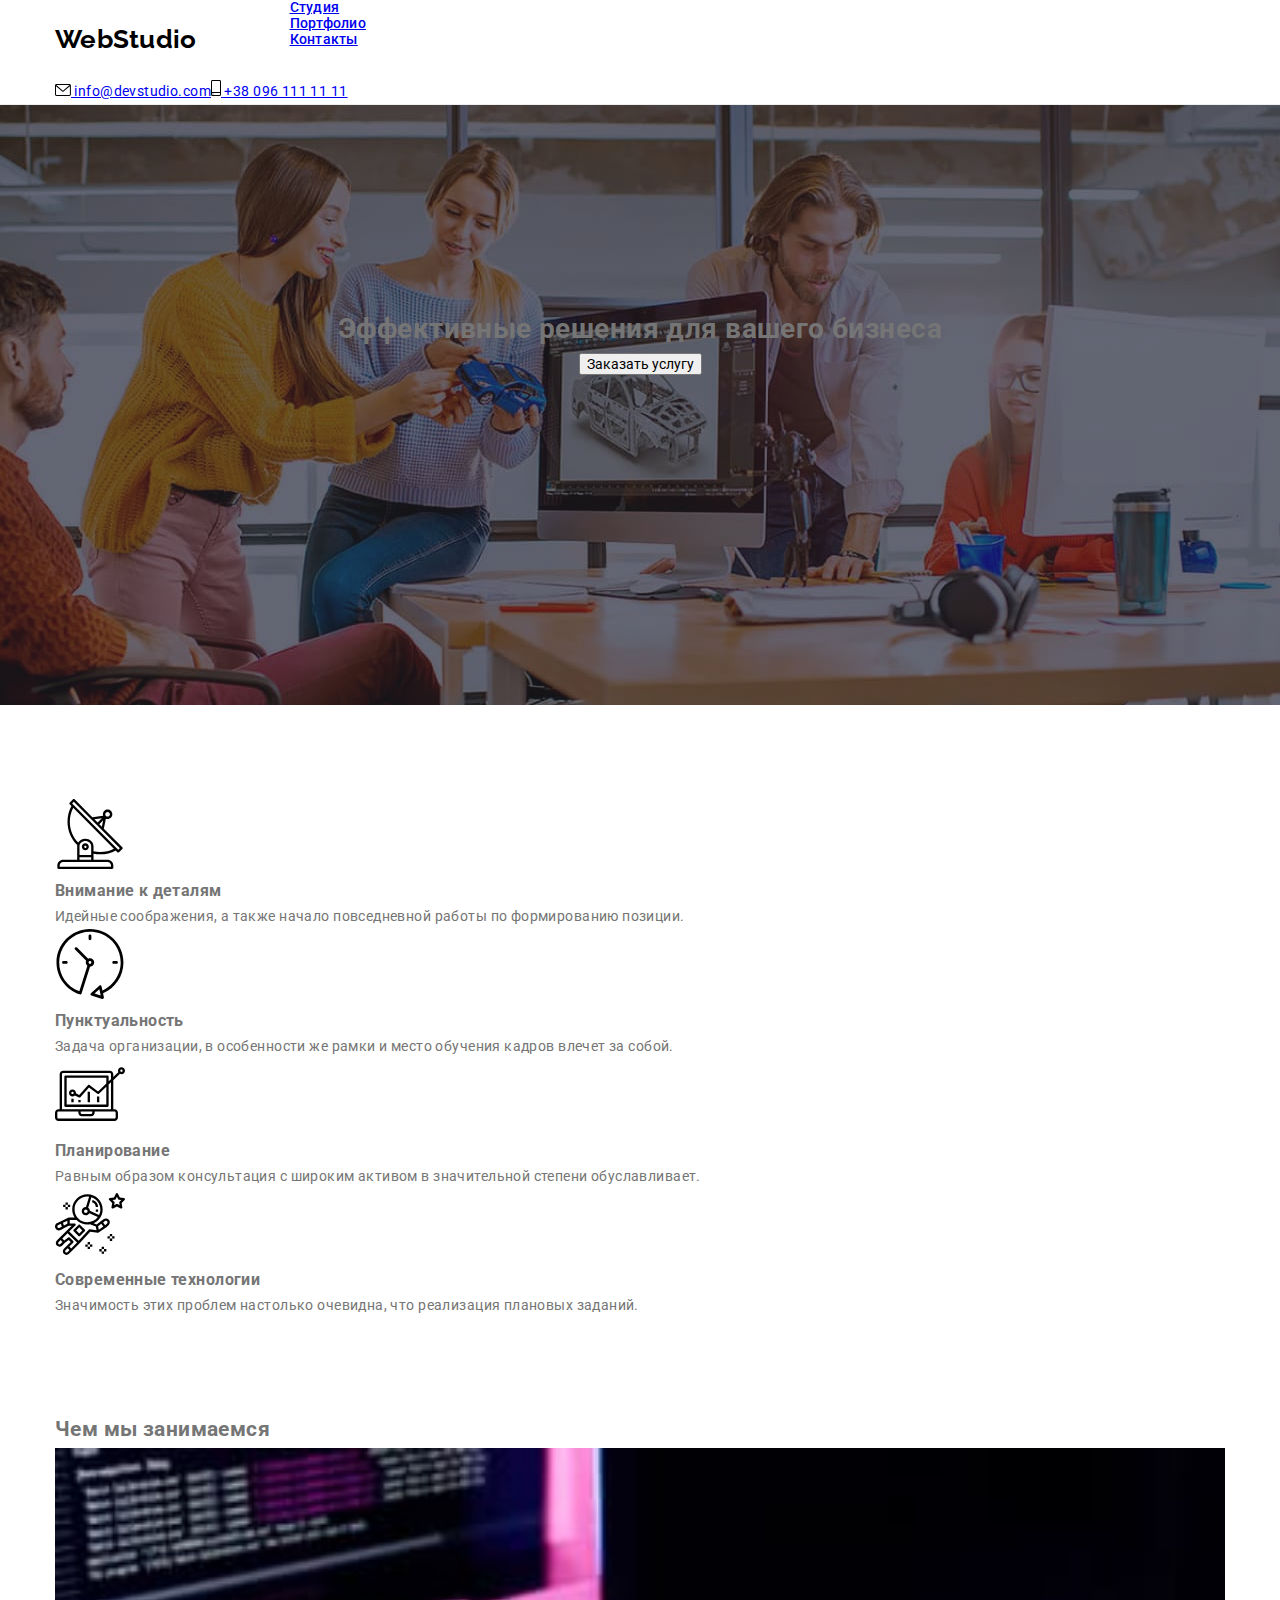
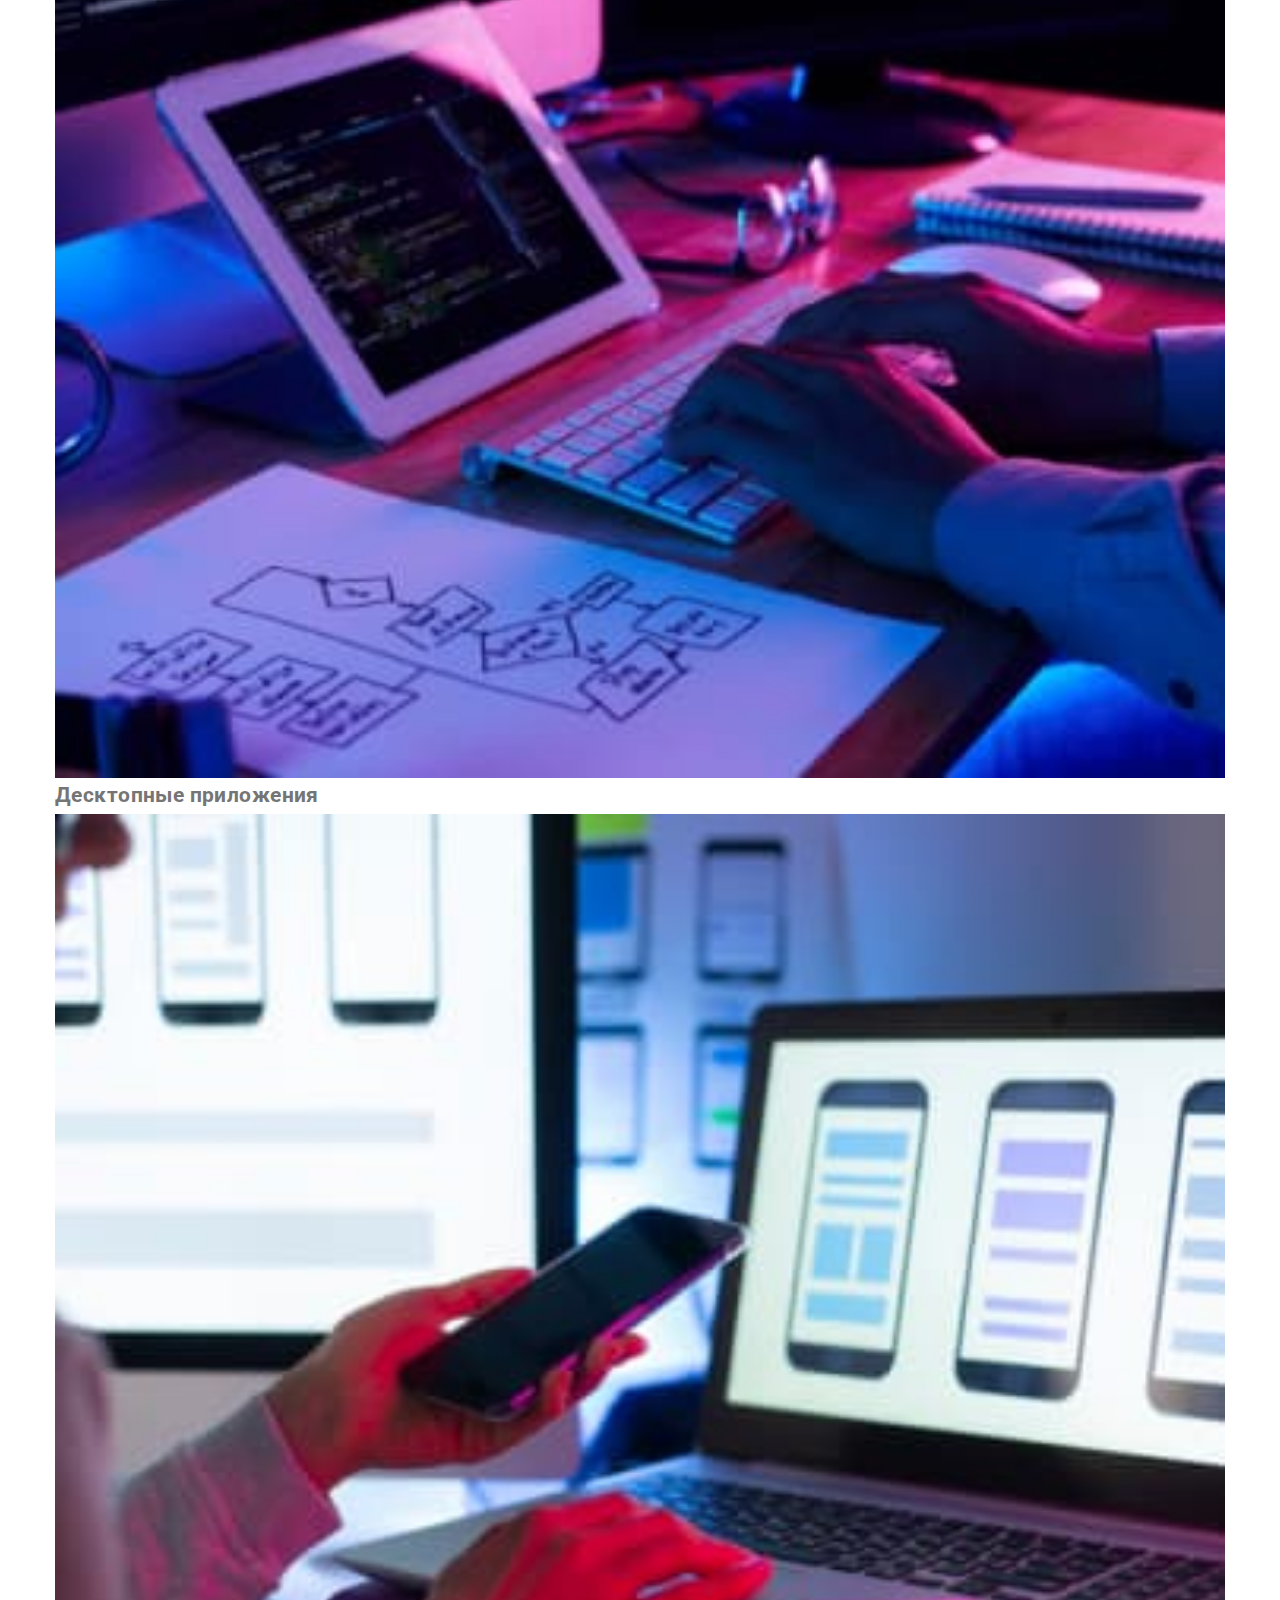
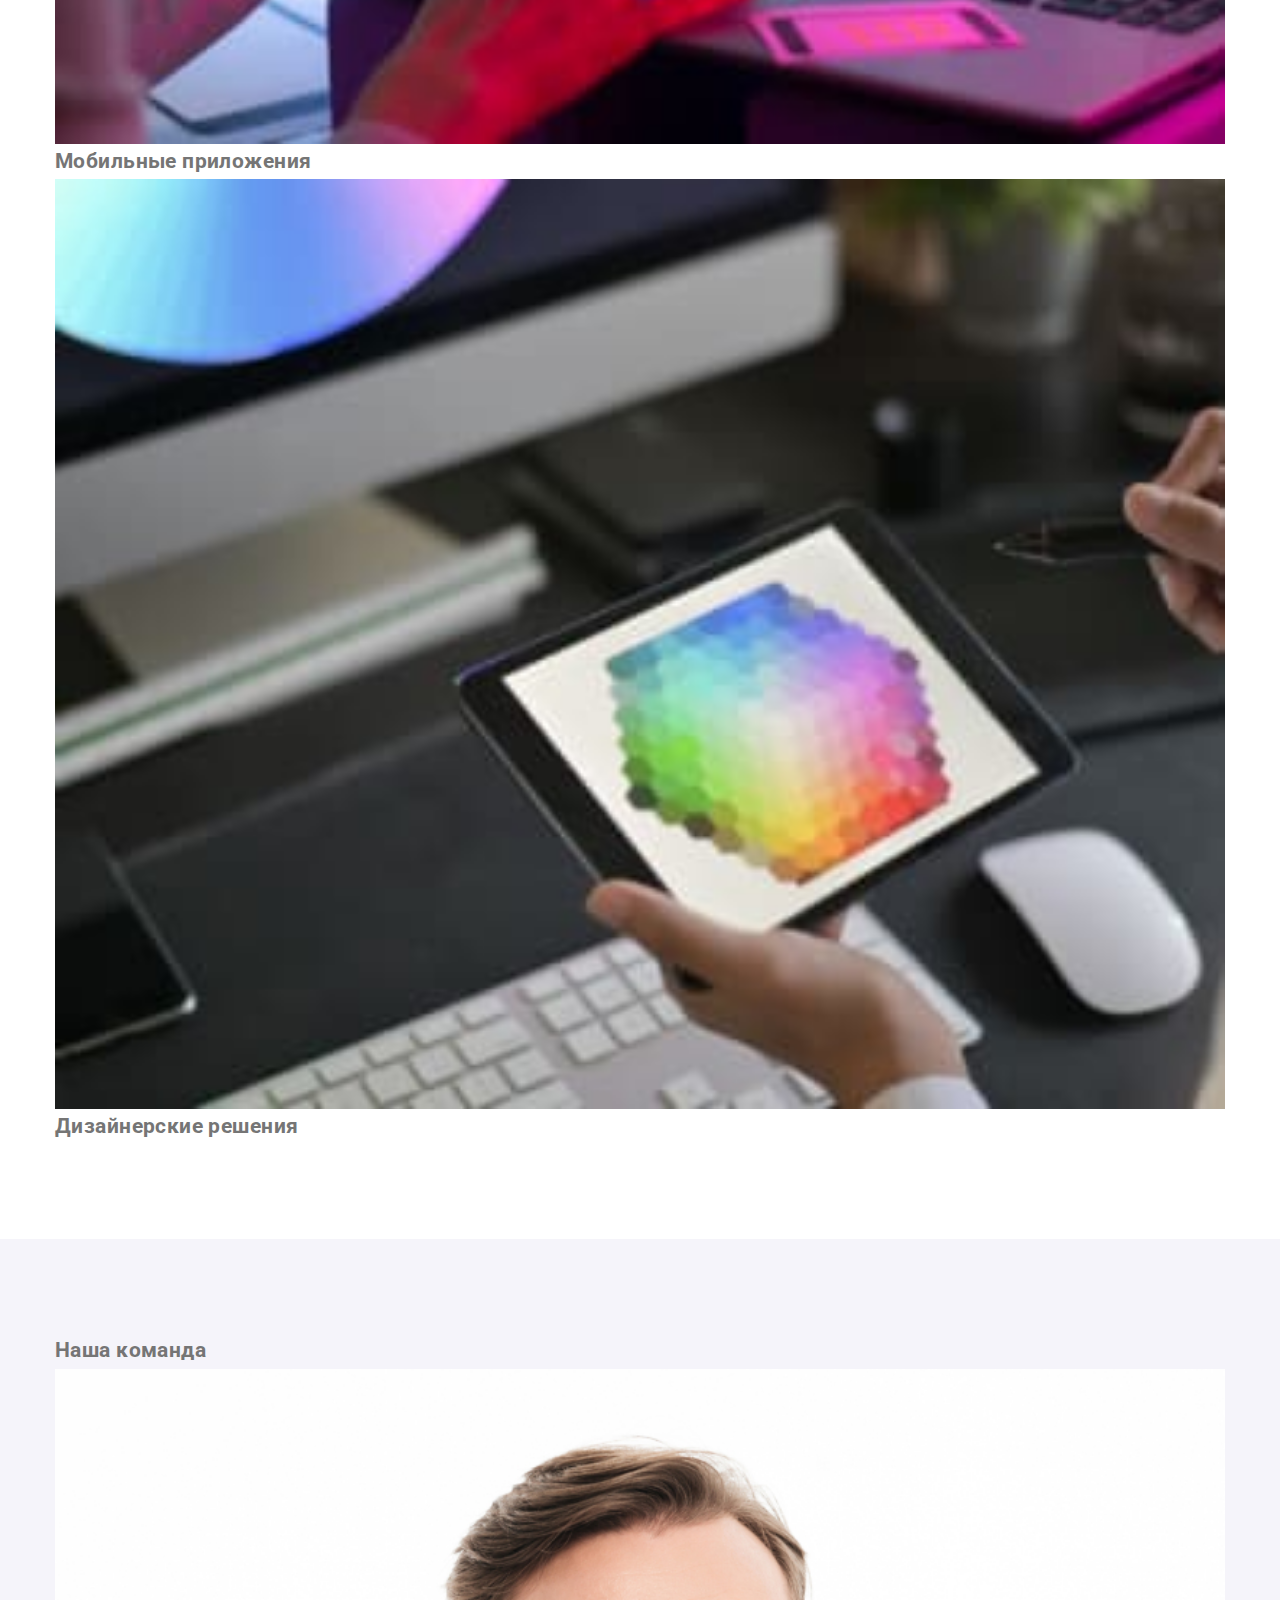
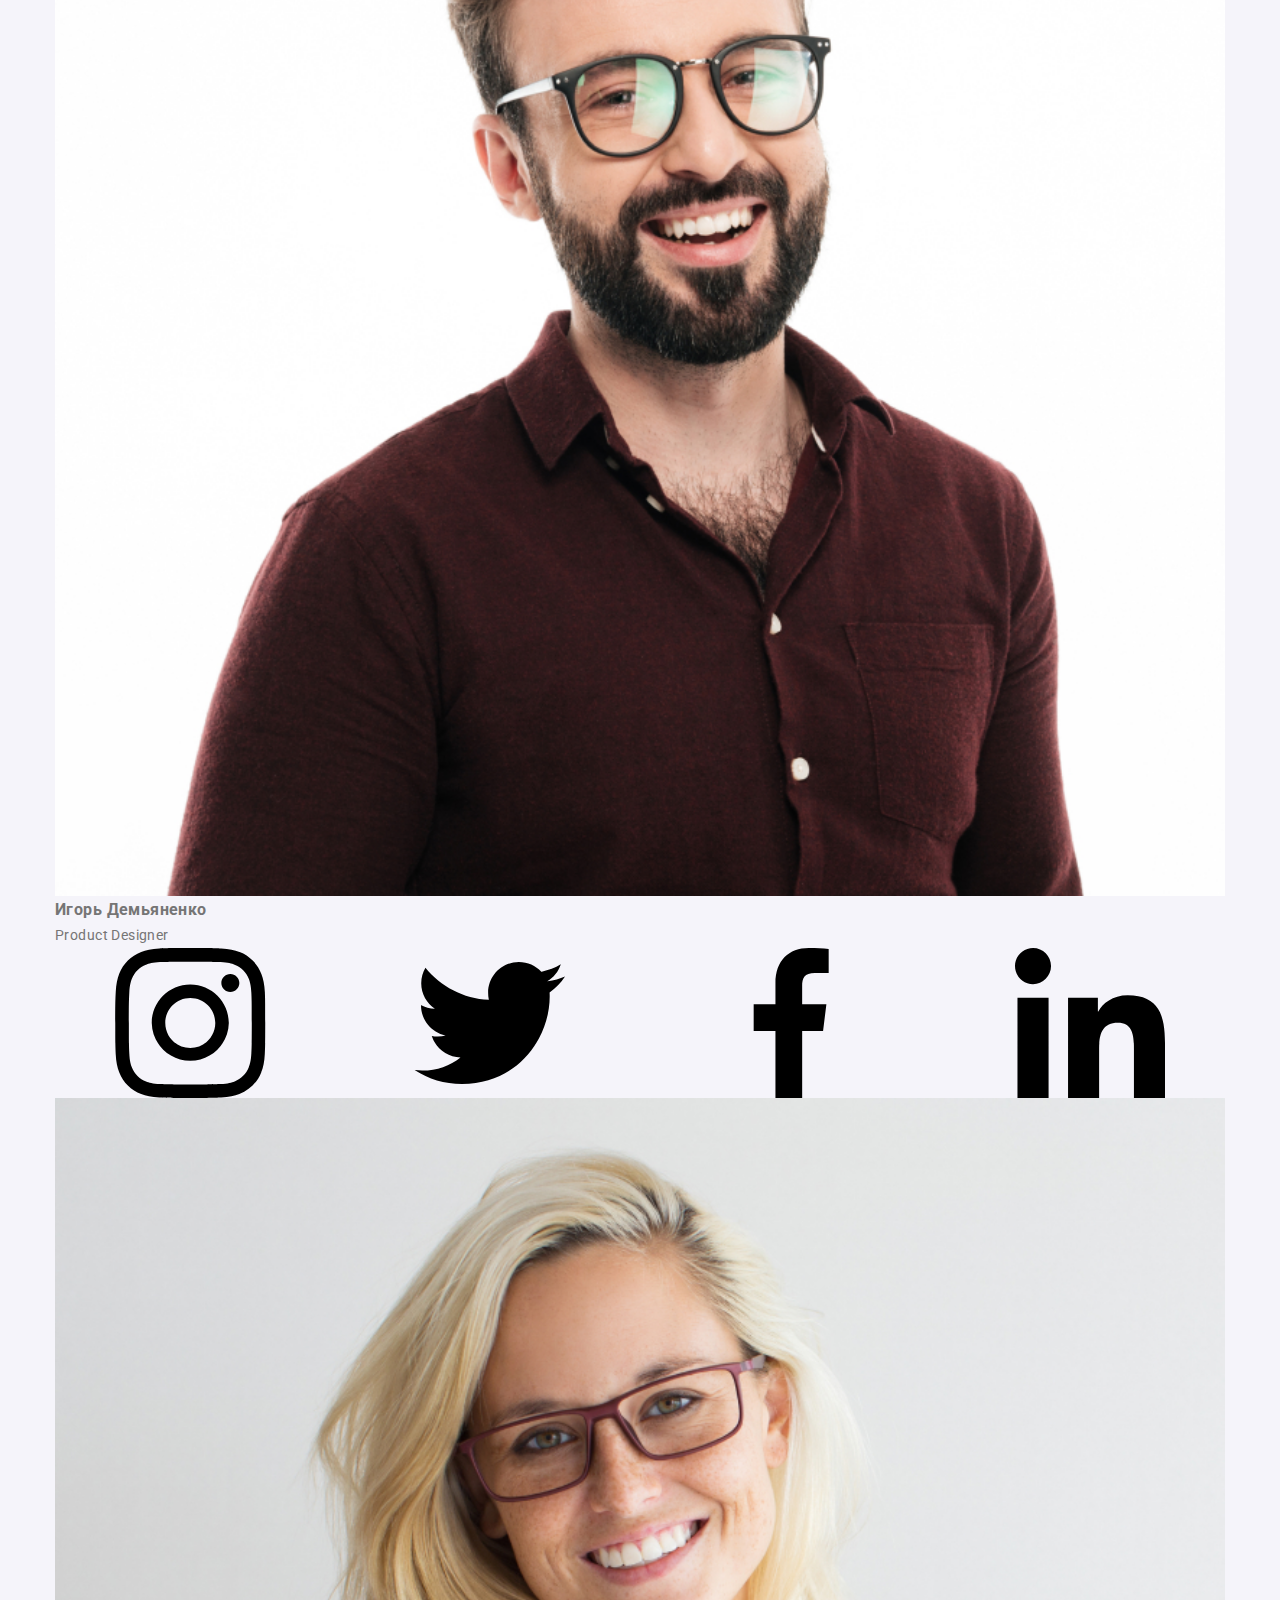
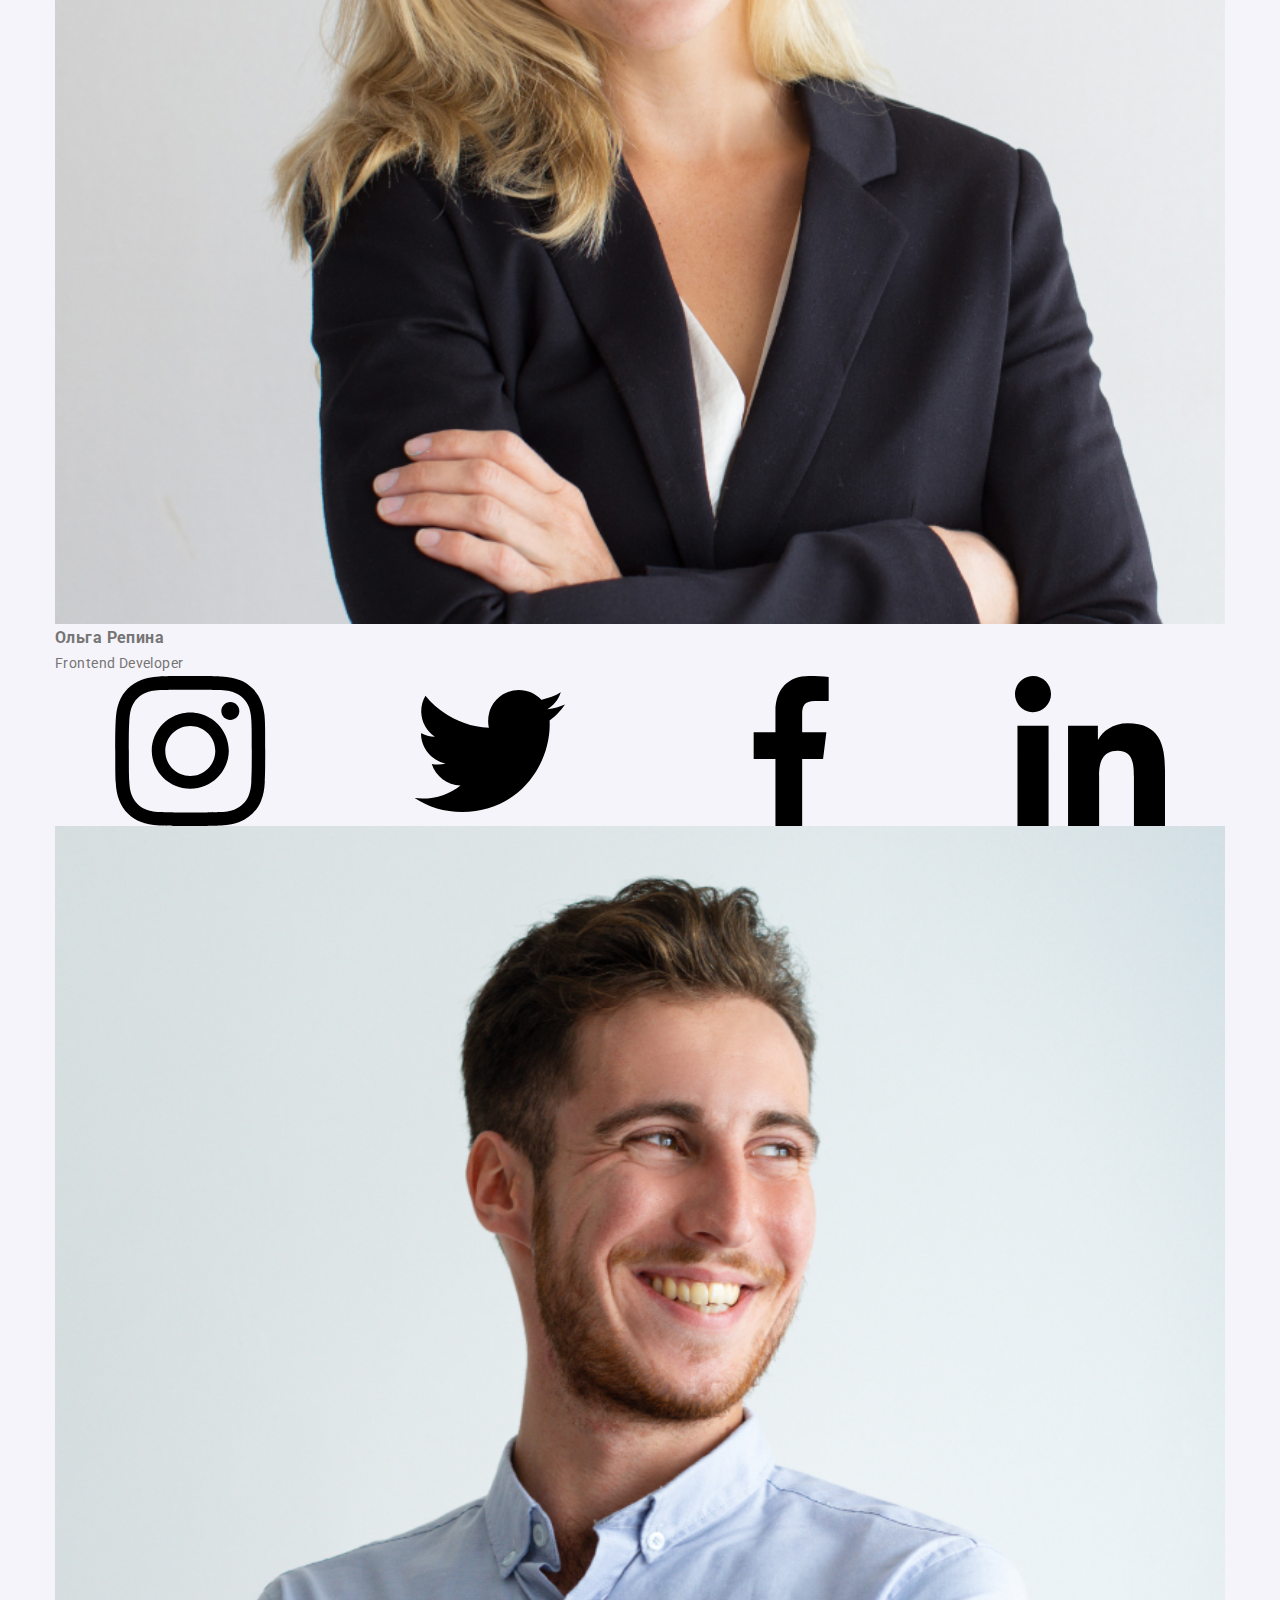
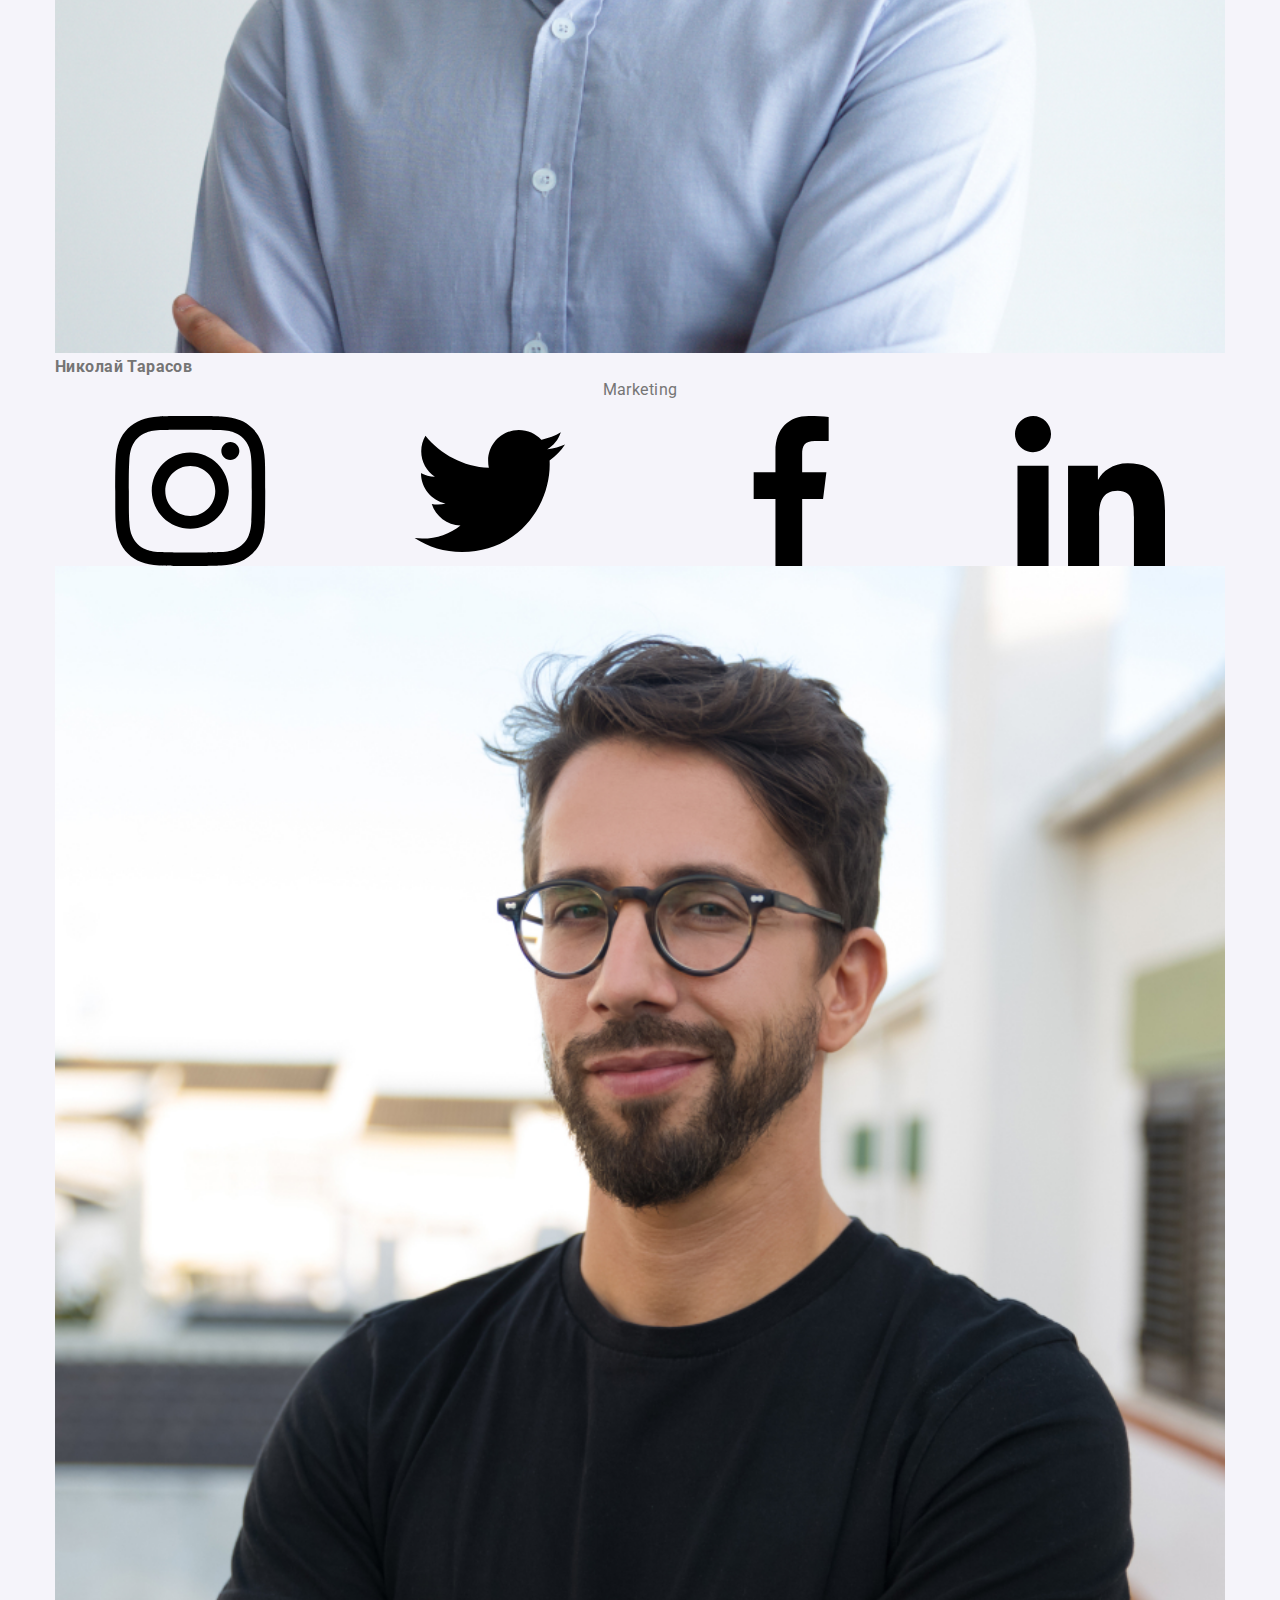
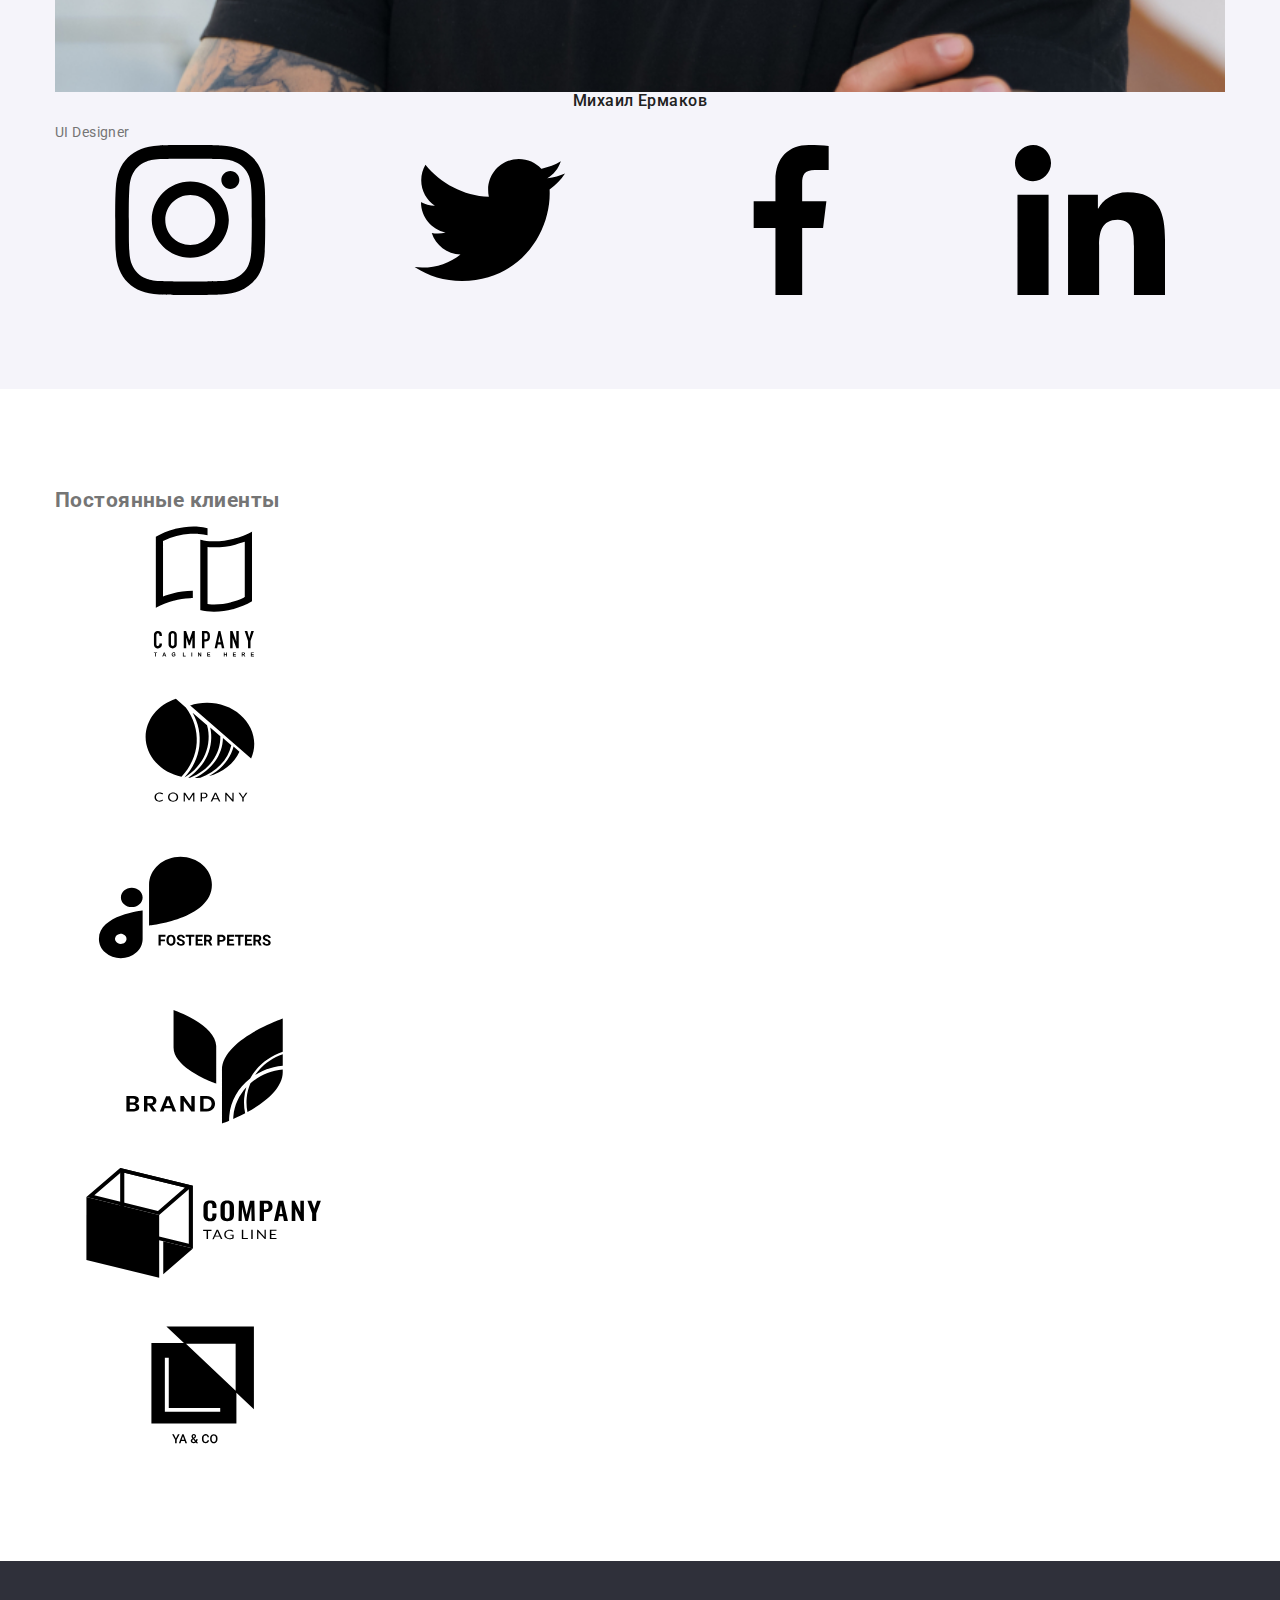
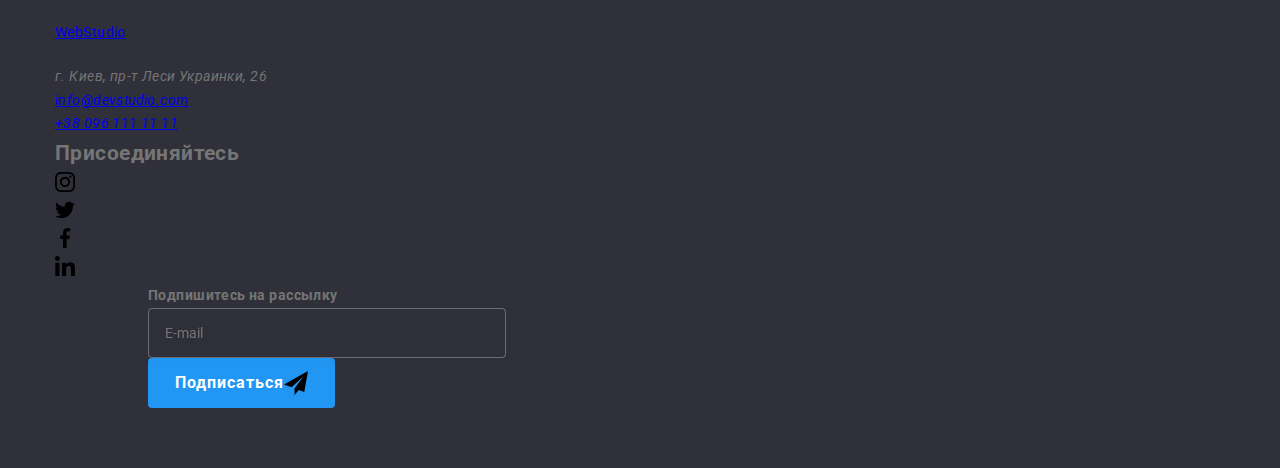
==== commit cf6ded16: "a" ====
--- a/index.html
+++ b/index.html
@@ -22,35 +22,35 @@
   </head>
   <body class="page">
     <header class="header">
-      <div class="container header_container">
+      <div class="container header__container">
         <nav class="nav">
            <a href="./index.html" class="logo--black">
-            <span class="logo--black_logo">Web</span>Studio
+            <span class="logo--black__logo">Web</span>Studio
           </a>
-          <ul class="nav_list list">
-            <li class="nav_item">
-              <a href="./index.html" class="nav_link--current">Студия</a>
-            </li>
-            <li class="nav_item">
-              <a href="./portfolio.html" class="nav_link"> Портфолио</a>
-            </li>
-            <li class="nav_item">
-              <a href="./index.html" class="nav_link"> Контакты</a>
+          <ul class="nav__list list">
+            <li class="nav__item">
+              <a href="./index.html" class="nav__link--current">Студия</a>
+            </li>
+            <li class="nav__item">
+              <a href="./portfolio.html" class="nav__link"> Портфолио</a>
+            </li>
+            <li class="nav__item">
+              <a href="./index.html" class="nav__link"> Контакты</a>
             </li>
           </ul>
         </nav>
         <ul class="contacts list">
-          <li class="contacts_item">
-            <a href="malito:info@devstudio.com" class="contacts_link">
-              <svg class="contacts_icon" width="16" height="12">
+          <li class="contacts__item">
+            <a href="malito:info@devstudio.com" class="contacts__link">
+              <svg class="contacts__icon" width="16" height="12">
                         <use href="./images/sprite.svg#icon-envelope-hover"></use>
                       </svg>
                       info@devstudio.com
             </a>
           </li>
-          <li class="contacts_item">
-            <a href="tel:+380961111111" class="contacts_link"
-              ><svg class="contacts_icon" width="10" height="16">
+          <li class="contacts__item">
+            <a href="tel:+380961111111" class="contacts__link"
+              ><svg class="contacts__icon" width="10" height="16">
                         <use href="./images/sprite.svg#icon-smartphone"></use>
                       </svg>
                       +38 096 111 11 11</a
@@ -63,49 +63,49 @@
     <main>
       <section class="hero">
         <div class="container">
-          <h1 class="hero_title">Эффективные решения для вашего бизнеса</h1>
-          <button data-modal-open type="button" class="hero_button">Заказать услугу</button>
+          <h1 class="hero__title">Эффективные решения для вашего бизнеса</h1>
+          <button data-modal-open type="button" class="hero__button">Заказать услугу</button>
         </div>
       </section>
 
       <section class="features section">
         <div class="container">
-          <ul class="features_list list">
-            <li class="features_item">
-              <div class="features_box">
-                <svg  width="70" height="70"><use class="features_icon" href="./images/sprite.svg#icon-antenna"></svg></use>
-              </div>
-              <h3 class="features_title">Внимание к деталям</h3>
+          <ul class="features__list list">
+            <li class="features__item">
+              <div class="features__box">
+                <svg  width="70" height="70"><use class="features__icon" href="./images/sprite.svg#icon-antenna"></svg></use>
+              </div>
+              <h3 class="features__title">Внимание к деталям</h3>
               <p>
                 Идейные соображения, а также начало повседневной работы по
                 формированию позиции.
               </p>
             </li>
-            <li class="features_item">
-              <div class="features_box">
+            <li class="features__item">
+              <div class="features__box">
                 <svg width="70" height="70"><use href="./images/sprite.svg#icon-clock"></svg></use>
               </div>
-              <h3 class="features_title">Пунктуальность</h3>
+              <h3 class="features__title">Пунктуальность</h3>
               <p>
                 Задача организации, в особенности же рамки и место обучения
                 кадров влечет за собой.
               </p>
             </li>
-            <li class="features_item">
-              <div class="features_box">
-                <svg width="70" height="70"><use class="features_icon" href="./images/sprite.svg#icon-diagram"></svg></use>
-              </div>
-              <h3 class="features_title">Планирование</h3>
+            <li class="features__item">
+              <div class="features__box">
+                <svg width="70" height="70"><use class="features__icon" href="./images/sprite.svg#icon-diagram"></svg></use>
+              </div>
+              <h3 class="features__title">Планирование</h3>
               <p>
                 Равным образом консультация с широким активом в значительной
                 степени обуславливает.
               </p>
             </li>
-            <li class="features_item">
-              <div class="features_box">
-                <svg width="70" height="70"><use class="features_icon" href="./images/sprite.svg#icon-astronaut"></svg></use>
-              </div>
-              <h3 class="features_title">Современные технологии</h3>
+            <li class="features__item">
+              <div class="features__box">
+                <svg width="70" height="70"><use class="features__icon" href="./images/sprite.svg#icon-astronaut"></svg></use>
+              </div>
+              <h3 class="features__title">Современные технологии</h3>
               <p>
                 Значимость этих проблем настолько очевидна, что реализация
                 плановых заданий.
@@ -117,38 +117,38 @@
 
       <section class="work section">
         <div class="container">
-          <h2 class="work_title">Чем мы занимаемся</h2>
-          <ul class="work_list list">
-            <li class="work_item">
+          <h2 class="work__title">Чем мы занимаемся</h2>
+          <ul class="work__list list">
+            <li class="work__item">
               <img
                 src="./images/photo1.jpg"
                 width="370"
                 alt="Человек печатает на клавиатуре"
               />
-              <div class="work_bottom">
-                <h2 class="work_bottom-title">Десктопные приложения</h2>
-              </div>
-            </li>
-            <li class="work_item">
+              <div class="work__bottom">
+                <h2 class="work__bottom-title">Десктопные приложения</h2>
+              </div>
+            </li>
+            <li class="work__item">
               <img
                 src="./images/photo2.jpg"
                 width="370"
                 alt="Человек выбирает модели мобильных телефонов"
               />
-              <div class="work_bottom">
-                <h2 class="work_bottom-title">Мобильные приложения</h2>
+              <div class="work__bottom">
+                <h2 class="work__bottom-title">Мобильные приложения</h2>
               </div>
               
             </li>
 
-            <li class="work_item">
+            <li class="work__item">
               <img
                 src="./images/photo3.jpg"
                 width="370"
                 alt="Выбираем палитру цветов"
               />
-               <div class="work_bottom">
-                <h2 class="work_bottom-title">Дизайнерские решения</h2>
+               <div class="work__bottom">
+                <h2 class="work__bottom-title">Дизайнерские решения</h2>
               </div>
             </li>
           </ul>
@@ -157,42 +157,42 @@
 
       <section class="team section">
         <div class="container">
-          <h2 class="team_title">Наша команда</h2>
-          <ul class="team_list list">
-            <li class="team_item">
+          <h2 class="team__title">Наша команда</h2>
+          <ul class="team__list list">
+            <li class="team__item">
               <img
                 src="./images/worker4.jpg"
                 width="270"
                 alt="Мужчина с бородой и в очках"
               />
-              <div class="team_item-bottom">
-                <h3 class="team_heading">Игорь Демьяненко</h3>
-                <p class="team_text">Product Designer</p>
+              <div class="team__item-bottom">
+                <h3 class="team__heading">Игорь Демьяненко</h3>
+                <p class="team__text">Product Designer</p>
                 <ul class="soc-list list">
-                  <li class="soc-list_item">
-                    <a href="" class="soc-link">
-                      <svg class="soc-link_icon">
+                  <li class="soc-list__item">
+                    <a href="" class="soc-link">
+                      <svg class="soc-link__icon">
                         <use href="./images/sprite.svg#icon-instagram"></use>
                       </svg>
                     </a>
                   </li>
-                  <li class="soc-list_item">
-                    <a href="" class="soc-link">
-                      <svg class="soc-link_icon">
+                  <li class="soc-list__item">
+                    <a href="" class="soc-link">
+                      <svg class="soc-link__icon">
                         <use href="./images/sprite.svg#icon-twitter"></use>
                       </svg>
                     </a>
                   </li>
-                  <li class="soc-list_item">
-                    <a href="" class="soc-link">
-                      <svg class="soc-link_icon">
+                  <li class="soc-list__item">
+                    <a href="" class="soc-link">
+                      <svg class="soc-link__icon">
                         <use href="./images/sprite.svg#icon-facebook"></use>
                       </svg>
                     </a>
                   </li>
-                  <li class="soc-list_item">
-                    <a href="" class="soc-link">
-                      <svg class="soc-link_icon">
+                  <li class="soc-list__item">
+                    <a href="" class="soc-link">
+                      <svg class="soc-link__icon">
                         <use href="./images/sprite.svg#icon-linkedin"></use>
                       </svg>
                     </a>
@@ -200,40 +200,40 @@
                 </ul>
               </div>
             </li>
-            <li class="team_item">
+            <li class="team__item">
               <img
                 src="./images/worker1.jpg"
                 width="270"
                 alt="Женщина в очках и пиджаке"
               />
-              <div class="team_item-bottom">
-                <h3 class="team_heading">Ольга Репина</h3>
-                <p class="team_text">Frontend Developer</p>
+              <div class="team__item-bottom">
+                <h3 class="team__heading">Ольга Репина</h3>
+                <p class="team__text">Frontend Developer</p>
                 <ul class="soc-list list">
-                  <li class="soc-list_item">
-                    <a href="" class="soc-link">
-                      <svg class="soc-link_icon">
+                  <li class="soc-list__item">
+                    <a href="" class="soc-link">
+                      <svg class="soc-link__icon">
                         <use href="./images/sprite.svg#icon-instagram"></use>
                       </svg>
                     </a>
                   </li>
-                  <li class="soc-list_item">
-                    <a href="" class="soc-link">
-                      <svg class="soc-link_icon">
+                  <li class="soc-list__item">
+                    <a href="" class="soc-link">
+                      <svg class="soc-link__icon">
                         <use href="./images/sprite.svg#icon-twitter"></use>
                       </svg>
                     </a>
                   </li>
-                  <li class="soc-list_item">
-                    <a href="" class="soc-link">
-                      <svg class="soc-link_icon">
+                  <li class="soc-list__item">
+                    <a href="" class="soc-link">
+                      <svg class="soc-link__icon">
                         <use href="./images/sprite.svg#icon-facebook"></use>
                       </svg>
                     </a>
                   </li>
-                  <li class="soc-list_item">
-                    <a href="" class="soc-link">
-                      <svg class="soc-link_icon">
+                  <li class="soc-list__item">
+                    <a href="" class="soc-link">
+                      <svg class="soc-link__icon">
                         <use href="./images/sprite.svg#icon-linkedin"></use>
                       </svg>
                     </a>
@@ -241,40 +241,40 @@
                 </ul>
               </div>
             </li>
-            <li class="team_item">
+            <li class="team__item">
               <img
                 src="./images/worker2.jpg"
                 width="270"
                 alt="Мужчина с бородой и голубой рубашке"
               />
-              <div class="team_item-bottom">
-                <h3 class="team_heading">Николай Тарасов</h3>
+              <div class="team__item-bottom">
+                <h3 class="team__heading">Николай Тарасов</h3>
                 <p class="team_text">Marketing</p>
                 <ul class="soc-list list">
-                  <li class="soc-list_item">
-                    <a href="" class="soc-link">
-                      <svg class="soc-link_icon">
+                  <li class="soc-list__item">
+                    <a href="" class="soc-link">
+                      <svg class="soc-link__icon">
                         <use href="./images/sprite.svg#icon-instagram"></use>
                       </svg>
                     </a>
                   </li>
-                  <li class="soc-list_item">
-                    <a href="" class="soc-link">
-                      <svg class="soc-link_icon">
+                  <li class="soc-list__item">
+                    <a href="" class="soc-link">
+                      <svg class="soc-link__icon">
                         <use href="./images/sprite.svg#icon-twitter"></use>
                       </svg>
                     </a>
                   </li>
-                  <li class="soc-list_item">
-                    <a href="" class="soc-link">
-                      <svg class="soc-link_icon">
+                  <li class="soc-list__item">
+                    <a href="" class="soc-link">
+                      <svg class="soc-link__icon">
                         <use href="./images/sprite.svg#icon-facebook"></use>
                       </svg>
                     </a>
                   </li>
-                  <li class="soc-list_item">
-                    <a href="" class="soc-link">
-                      <svg class="soc-link_icon">
+                  <li class="soc-list__item">
+                    <a href="" class="soc-link">
+                      <svg class="soc-link__icon">
                         <use href="./images/sprite.svg#icon-linkedin"></use>
                       </svg>
                     </a>
@@ -282,41 +282,41 @@
                 </ul>
               </div>
             </li>
-            <li class="team_item">
+            <li class="team__item">
               <img
                 src="./images/worker3.jpg"
                 width="270"
                 alt="Мужчина в очках и черной рубашке"
               />
-              <div class="team_item-bottom">
+              <div class="team__item-bottom">
                 <h3 class="team_heading">Михаил Ермаков</h3>
-                <p class="team_text">UI Designer</p>
+                <p class="team__text">UI Designer</p>
 
                 <ul class="soc-list list">
-                  <li class="soc-list_item">
-                    <a href="" class="soc-link">
-                      <svg class="soc-link_icon">
+                  <li class="soc-list__item">
+                    <a href="" class="soc-link">
+                      <svg class="soc-link__icon">
                         <use href="./images/sprite.svg#icon-instagram"></use>
                       </svg>
                     </a>
                   </li>
-                  <li class="soc-list_item">
-                    <a href="" class="soc-link">
-                      <svg class="soc-link_icon">
+                  <li class="soc-list__item">
+                    <a href="" class="soc-link">
+                      <svg class="soc-link__icon">
                         <use href="./images/sprite.svg#icon-twitter"></use>
                       </svg>
                     </a>
                   </li>
-                  <li class="soc-list_item">
-                    <a href="" class="soc-link">
-                      <svg class="soc-link_icon">
+                  <li class="soc-list__item">
+                    <a href="" class="soc-link">
+                      <svg class="soc-link__icon">
                         <use href="./images/sprite.svg#icon-facebook"></use>
                       </svg>
                     </a>
                   </li>
-                  <li class="soc-list_item">
-                    <a href="" class="soc-link">
-                      <svg class="soc-link_icon">
+                  <li class="soc-list__item">
+                    <a href="" class="soc-link">
+                      <svg class="soc-link__icon">
                         <use href="./images/sprite.svg#icon-linkedin"></use>
                       </svg>
                     </a>
@@ -330,47 +330,47 @@
 
        <section class="clients section">
         <div class="container">
-          <h2 class="clients_title">Постоянные клиенты</h2>
-          <ul class="clients_list list">
-            <li class="clients_blok list">
-              <a href="" class="clients_link">
-                <svg class="clients_svg">
-                  <use href="./images/sprite.svg#icon-Logo-1" class="clients_icon"></use>
-                </svg>
-              </a>
-            </li>
-            <li class="clients_blok">
-              <a href="" class="clients_link">
-                <svg class="clients_svg">
-                  <use href="./images/sprite.svg#icon-Logo-2" class="clients_icon"></use>
-                </svg>
-              </a>
-            </li>
-            <li class="clients_blok">
-              <a href="" class="clients_link">
-                <svg class="clients_svg">
-                  <use href="./images/sprite.svg#icon-Logo-3" class="clients_icon"></use>
-                </svg>
-              </a>
-            </li>
-            <li class="clients_blok">
-              <a href="" class="clients_link">
-                <svg class="clients_svg">
-                  <use href="./images/sprite.svg#icon-Logo-4" class="clients_icon"></use>
-                </svg>
-              </a>
-            </li>
-            <li class="clients_blok">
-              <a href="" class="clients_link">
-                <svg class="clients_svg">
-                  <use href="./images/sprite.svg#icon-Logo-5" class="clients_icon"></use>
-                </svg>
-              </a>
-            </li>
-            <li class="clients_blok">
-              <a href="" class="clients_link">
-                <svg class="clients_svg">
-                  <use href="./images/sprite.svg#icon-Logo" class="clients_icon"></use>
+          <h2 class="clients__title">Постоянные клиенты</h2>
+          <ul class="clients__list list">
+            <li class="clients__blok list">
+              <a href="" class="clients__link">
+                <svg class="clients__svg">
+                  <use href="./images/sprite.svg#icon-Logo-1" class="clients__icon"></use>
+                </svg>
+              </a>
+            </li>
+            <li class="clients__blok">
+              <a href="" class="clients__link">
+                <svg class="clients__svg">
+                  <use href="./images/sprite.svg#icon-Logo-2" class="clients__icon"></use>
+                </svg>
+              </a>
+            </li>
+            <li class="clients__blok">
+              <a href="" class="clients__link">
+                <svg class="clients__svg">
+                  <use href="./images/sprite.svg#icon-Logo-3" class="clients__icon"></use>
+                </svg>
+              </a>
+            </li>
+            <li class="clients__blok">
+              <a href="" class="clients__link">
+                <svg class="clients__svg">
+                  <use href="./images/sprite.svg#icon-Logo-4" class="clients__icon"></use>
+                </svg>
+              </a>
+            </li>
+            <li class="clients__blok">
+              <a href="" class="clients__link">
+                <svg class="clients__svg">
+                  <use href="./images/sprite.svg#icon-Logo-5" class="clients__icon"></use>
+                </svg>
+              </a>
+            </li>
+            <li class="clients__blok">
+              <a href="" class="clients__link">
+                <svg class="clients__svg">
+                  <use href="./images/sprite.svg#icon-Logo" class="clients__icon"></use>
                 </svg>
               </a>
             </li>
@@ -381,55 +381,55 @@
     </main>
 
     <footer class="footer">
-      <div class="container footer_container">
-        <div class="footer_connect">
-        <a href="./index.html" class="connect_logo--white">
-          <span class="connect_logo--blue">Web</span>Studio
+      <div class="container footer__container">
+        <div class="footer__connect">
+        <a href="./index.html" class="connect__logo--white">
+          <span class="connect__logo--blue">Web</span>Studio
         </a>
         <address class="footer-address">
-          <ul class="footer_list list">
-            <li class="footer_item">г. Киев, пр-т Леси Украинки, 26</li>
-            <li class="footer_item">
-              <a class="footer_link" href="malito:info@devstudio.com"
+          <ul class="footer__list list">
+            <li class="footer__item">г. Киев, пр-т Леси Украинки, 26</li>
+            <li class="footer__item">
+              <a class="footer__link" href="malito:info@devstudio.com"
                 >info@devstudio.com
               </a>
             </li>
-            <li class="footer-list_item">
-              <a class="footer_link" href="tel:+380961111111"
+            <li class="footer-list__item">
+              <a class="footer__link" href="tel:+380961111111"
                 >+38 096 111 11 11</a
               >
             </li>
           </ul>
           </section>
           </div>
-          <div class="footer_flex-box">
+          <div class="footer__flex-box">
         </address>
-           <h2 class="footer_title">Присоединяйтесь</h2>
-          <ul class="footer_soclist list">
-            <li class="footer_socitem">
-              <a href="" class="footer_soclink">
-                <svg class="footer_icon-svg" width="20" height="20">
+           <h2 class="footer__title">Присоединяйтесь</h2>
+          <ul class="footer__soclist list">
+            <li class="footer__socitem">
+              <a href="" class="footer__soclink">
+                <svg class="footer__icon-svg" width="20" height="20">
                   <use href="./images/sprite.svg#icon-instagram"></use>
                 </svg>
               </a>
             </li>
-            <li class="footer_socitem">
-              <a href="" class="footer_soclink">
-                <svg class="footer_icon-svg" width="20" height="20">
+            <li class="footer__socitem">
+              <a href="" class="footer__soclink">
+                <svg class="footer__icon-svg" width="20" height="20">
                   <use href="./images/sprite.svg#icon-twitter"></use>
                 </svg>
               </a>
             </li>
-            <li class="footer_socitem">
-              <a href="" class="footer_soclink">
-                <svg class="footer_icon-svg" width="20" height="20">
+            <li class="footer__socitem">
+              <a href="" class="footer__soclink">
+                <svg class="footer__icon-svg" width="20" height="20">
                   <use href="./images/sprite.svg#icon-facebook"></use>
                 </svg>
               </a>
             </li>
-            <li class="footer_socitem">
-              <a href="" class="footer_soclink">
-                <svg class="footer_icon-svg" width="20" height="20">
+            <li class="footer__socitem">
+              <a href="" class="footer__soclink">
+                <svg class="footer__icon-svg" width="20" height="20">
                   <use href="./images/sprite.svg#icon-linkedin"></use>
                 </svg>
               </a>
@@ -440,14 +440,14 @@
      
       <div class="signup">
       <form>
-          <strong class="footer-strong signup_title">Подпишитесь на рассылку </strong>
-          <div class="signup_form">
+          <strong class="footer-strong signup__title">Подпишитесь на рассылку </strong>
+          <div class="signup__form">
             <label for="signup-email" class="signup-label">
               <input type="email" name="email" id="signup-email" placeholder="E-mail" class="signup-email" />
             </label>
             <button type="submit" class="hero-button signup_btn">
-              <span class="signup_btn-text">Подписаться</span>
-              <svg width="24" height="24" class="signup_svg">
+              <span class="signup__btn-text">Подписаться</span>
+              <svg width="24" height="24" class="signup__svg">
                 <use href="./images/sprite.svg#icon-send" class=""></use>
               </svg>
             </button>
@@ -459,36 +459,36 @@
       
        <div data-modal class="backdrop is-hidden">
       <div class="modal">
-        <button data-modal-close class="modal_closebtn" type="button">
-          <svg class="modal_svg" width="11" height="11">
+        <button data-modal-close class="modal__closebtn" type="button">
+          <svg class="modal__svg" width="11" height="11">
             <use href="./images/sprite.svg#icon-Vector-1"></use>
             </svg>
         </button>
       <form class="form">
-          <strong class="form_text">Оставьте свои данные, мы вам перезвоним</strong>
+          <strong class="form__text">Оставьте свои данные, мы вам перезвоним</strong>
           <div class="form_field">
             <label for="name" class="form_label">Имя</label>
             <input type="text" class="form_input" name="name" id="name" />
-            <svg class="form_icon" width="12" height="12">
+            <svg class="form__icon" width="12" height="12">
               <use href="./images/sprite.svg#icon-name"></use>
             </svg>
           </div>
-          <div class="form_field">
-            <label for="tel" class="form_label">Телефон</label>
-            <input type="tel" class="form_input" name="tel" id="tel" />
+          <div class="form__field">
+            <label for="tel" class="form__label">Телефон</label>
+            <input type="tel" class="form__input" name="tel" id="tel" />
             <svg class="form_icon" width="13" height="13">
               <use href="./images/sprite.svg#icon-tel"></use>
             </svg>
           </div>
-          <div class="form_field">
-            <label for="email" class="form_label">Почта</label>
-            <input type="email" class="form_input" name="email" id="email" />
-            <svg class="form_icon" width="15" height="12">
+          <div class="form__field">
+            <label for="email" class="form__label">Почта</label>
+            <input type="email" class="form__input" name="email" id="email" />
+            <svg class="form__icon" width="15" height="12">
               <use href="./images/sprite.svg#icon-convert"></use>
             </svg>
           </div>
-          <div class="form_field">
-            <label for="comment" class="form_label">Комментарий</label>
+          <div class="form__field">
+            <label for="comment" class="form__label">Комментарий</label>
             <textarea
               name="comment"
               id="comment"
@@ -497,17 +497,17 @@
               placeholder="Введите текст"
             ></textarea>
           </div>
-          <label for="checkbox" class="checkbox_label">
+          <label for="checkbox" class="checkbox__label">
             <input type="checkbox" name="checkbox" id="checkbox" class="checkbox is-hidden" />
-            <span class="checkbox_item">
+            <span class="checkbox__item">
               <svg width="16" height="16">
                 <use href="./images/sprite.svg#icon-square" class=""></use>
               </svg>
             </span>
-            Соглашаюсь с рассылкой и принимаю <a href="" class="form_link">Условия договора</a>
+            Соглашаюсь с рассылкой и принимаю <a href="" class="form__link">Условия договора</a>
           </label>
 
-          <button type="submit" class="button form_btn">Отправить</button>
+          <button type="submit" class="button form__btn">Отправить</button>
         </form>
       </div>
     </div>
--- a/css/main.min.css
+++ b/css/main.min.css
@@ -1,2 +1,2 @@
-body{color:#757575;background:#fff;font-family:Roboto, sans-serif;letter-spacing:0.03em;font-size:14px;line-height:1.71}.container{width:1200px;padding-left:15px;padding-right:15px;margin:0 auto}p,h1,h2,h3,h4,h5,h6{margin:0}img{min-width:100%;display:block}*{-webkit-box-sizing:border-box;box-sizing:border-box}.section{padding-top:94px;padding-bottom:94px}.list{padding:0;margin:0;list-style:none}.visually-hidden{position:absolute;width:1px;height:1px;margin:-1px;padding:0;overflow:hidden;border:0;clip:rect(0 0 0 0)}.header{border-bottom:1px solid #eeeeee}.header_container{display:-webkit-box;display:-ms-flexbox;display:flex;-webkit-box-align:center;-ms-flex-align:center;align-items:center}.nav_list{display:-webkit-box;display:-ms-flexbox;display:flex;-webkit-box-align:center;-ms-flex-align:center;align-items:center}.nav{color:#212121;font-weight:500;font-size:14px;line-height:1.14;text-decoration:none;letter-spacing:0.02em;display:-webkit-box;display:-ms-flexbox;display:flex}.nav_item:not(:last-child){margin-right:50px}.nav_link{display:block;color:#212121;font-weight:500;font-size:14px;line-height:1.14;text-decoration:none;padding-top:32px;padding-bottom:32px;-webkit-transition:color 250ms cubic-bezier(0.4, 0, 0.2, 1);transition:color 250ms cubic-bezier(0.4, 0, 0.2, 1)}.nav_link:hover,.nav_link:focus{color:#2196f3}.nav_link:hover::after{opacity:1}.nav_link--current{display:block;color:#2196f3;text-decoration:none;position:relative;padding-top:32px;padding-bottom:32px;-webkit-transition:color 250ms cubic-bezier(0.4, 0, 0.2, 1);transition:color 250ms cubic-bezier(0.4, 0, 0.2, 1)}.nav_link--current::after{content:'';width:100%;height:4px;background-color:#2196f3;position:absolute;bottom:-1px;left:0px;border-radius:2px;-webkit-transition:opacity 250ms cubic-bezier(0.4, 0, 0.2, 1);transition:opacity 250ms cubic-bezier(0.4, 0, 0.2, 1)}.nav_link--current::after:hover::after{opacity:1}.nav_link::after{margin-left:auto}.contacts{display:-webkit-box;display:-ms-flexbox;display:flex;margin-left:auto}.contacts_item:not(:last-child){margin-right:50px}.contacts_link{color:#757575;font-weight:500;font-size:14px;line-height:1.14;letter-spacing:0.02em;text-decoration:none;display:-webkit-box;display:-ms-flexbox;display:flex;-webkit-box-align:center;-ms-flex-align:center;align-items:center;-webkit-transition:color 250ms cubic-bezier(0.4, 0, 0.2, 1);transition:color 250ms cubic-bezier(0.4, 0, 0.2, 1)}.contacts_link:hover,.contacts_link:focus{color:#2196f3}.contacts_icon{fill:currentColor;margin-right:10px}.logo--black_logo{margin:auto 0;padding-top:24px;padding-bottom:25px;color:#2196f3;font-family:Raleway, sans-serif;font-weight:700;font-size:26px;line-height:1.2;text-decoration:none;-webkit-transition:fill 250ms cubic-bezier(0.4, 0, 0.2, 1),background-color 250ms cubic-bezier(0.4, 0, 0.2, 1);transition:fill 250ms cubic-bezier(0.4, 0, 0.2, 1),background-color 250ms cubic-bezier(0.4, 0, 0.2, 1)}.connect_logo--blue{margin:auto 0;color:#2196f3;font-family:Raleway, sans-serif;font-weight:700;font-size:26px;line-height:1.2;text-decoration:none;margin-bottom:20px;-webkit-transition:fill 250ms cubic-bezier(0.4, 0, 0.2, 1),background-color 250ms cubic-bezier(0.4, 0, 0.2, 1);transition:fill 250ms cubic-bezier(0.4, 0, 0.2, 1),background-color 250ms cubic-bezier(0.4, 0, 0.2, 1)}.logo--black{margin:auto 0;padding-top:24px;padding-bottom:25px;color:#000;font-family:Raleway, sans-serif;font-weight:700;font-size:26px;line-height:1.19;text-decoration:none;margin-right:93px;-webkit-transition:fill 250ms cubic-bezier(0.4, 0, 0.2, 1),background-color 250ms cubic-bezier(0.4, 0, 0.2, 1);transition:fill 250ms cubic-bezier(0.4, 0, 0.2, 1),background-color 250ms cubic-bezier(0.4, 0, 0.2, 1)}.connect_logo--white{margin:auto 0;color:#fff;font-family:Raleway, sans-serif;font-weight:700;font-size:26px;line-height:1.19;text-decoration:none;margin-bottom:20px;-webkit-transition:fill 250ms cubic-bezier(0.4, 0, 0.2, 1),background-color 250ms cubic-bezier(0.4, 0, 0.2, 1);transition:fill 250ms cubic-bezier(0.4, 0, 0.2, 1),background-color 250ms cubic-bezier(0.4, 0, 0.2, 1)}.hero{text-align:center;max-width:1600px;height:600px;margin-left:auto;margin-right:auto;background-image:-webkit-gradient(linear, left top, left bottom, from(rgba(47,48,58,0.4)), to(rgba(47,48,58,0.4))),url(../images/overlay.jpg);background-image:linear-gradient(rgba(47,48,58,0.4), rgba(47,48,58,0.4)),url(../images/overlay.jpg);background-repeat:no-repeat;background-position:center;background-size:cover;padding-bottom:200px;padding-top:200px}.hero_title{margin:0 auto;color:#fff;font-weight:900;font-size:44px;line-height:1.36;text-align:center;text-transform:uppercase;letter-spacing:0.06em;margin-bottom:30px;max-width:696px}.hero_button{padding:10px 32px 10px 32px;border-radius:4px;font-weight:700;font-size:16px;line-height:1.87;background-color:#2196f3;color:#fff;border:none;text-decoration:none;text-align:center;-webkit-transition:color 250ms cubic-bezier(0.4, 0, 0.2, 1),background-color 250ms cubic-bezier(0.4, 0, 0.2, 1);transition:color 250ms cubic-bezier(0.4, 0, 0.2, 1),background-color 250ms cubic-bezier(0.4, 0, 0.2, 1)}.hero_button:hover,.hero_button:focus{cursor:pointer;background-color:#2196f3}.backdrop{position:fixed;top:0;left:0;width:100%;height:100%;z-index:1;opacity:1;-webkit-transition:opacity 250ms cubic-bezier(0.4, 0, 0.2, 1);transition:opacity 250ms cubic-bezier(0.4, 0, 0.2, 1);background-color:rgba(0,0,0,0.2)}.is-hidden{opacity:0;pointer-events:none}.backdrop.is-hidden .modal{-webkit-transform:translate(-50%, -50%) scale(0.6);transform:translate(-50%, -50%) scale(0.6)}.modal{position:absolute;top:50%;left:50%;-webkit-transform:translate(-50%, -50%) scale(1);transform:translate(-50%, -50%) scale(1);-webkit-transition:-webkit-transform 250ms cubic-bezier(0.4, 0, 0.2, 1);transition:-webkit-transform 250ms cubic-bezier(0.4, 0, 0.2, 1);transition:transform 250ms cubic-bezier(0.4, 0, 0.2, 1);transition:transform 250ms cubic-bezier(0.4, 0, 0.2, 1), -webkit-transform 250ms cubic-bezier(0.4, 0, 0.2, 1);width:530px;height:580px;background-color:#fff;-webkit-box-shadow:0px 1px 3px rgba(0,0,0,0.12),0px 1px 1px rgba(0,0,0,0.14),0px 2px 1px rgba(0,0,0,0.2);box-shadow:0px 1px 3px rgba(0,0,0,0.12),0px 1px 1px rgba(0,0,0,0.14),0px 2px 1px rgba(0,0,0,0.2);border-radius:4px}.modal_closebtn{position:absolute;top:8px;right:8px;width:30px;height:30px;color:#000;display:-webkit-box;display:-ms-flexbox;display:flex;-webkit-box-pack:center;-ms-flex-pack:center;justify-content:center;-webkit-box-align:center;-ms-flex-align:center;align-items:center;cursor:pointer;background-color:#fff;border:1px solid rgba(0,0,0,0.1);border-radius:15px;-webkit-transition:color 250ms cubic-bezier(0.4, 0, 0.2, 1);transition:color 250ms cubic-bezier(0.4, 0, 0.2, 1)}.modal_closebtn:hover,.modal_closebtn:focus{color:#2196f3}.modal_svg{fill:currentColor}.features_title{margin-top:0;margin-bottom:10px;color:#212121;font-weight:700;font-size:14px;line-height:1.14;margin-top:30px}.features_list{display:-webkit-box;display:-ms-flexbox;display:flex}.features_item{width:270px;margin-right:30px}.features_item{margin-right:last-child 0}.features_box{display:-webkit-box;display:-ms-flexbox;display:flex;width:270px;height:120px;background-color:#f5f4fa;border-radius:4px;margin-bottom:30px;-webkit-box-align:center;-ms-flex-align:center;align-items:center;-webkit-box-pack:center;-ms-flex-pack:center;justify-content:center}.features_icon{-webkit-box-align:center;-ms-flex-align:center;align-items:center;-webkit-box-pack:center;-ms-flex-pack:center;justify-content:center}.filters_item:not(:last-child){margin-right:8px}.filters_list{display:-webkit-box;display:-ms-flexbox;display:flex;-webkit-box-pack:center;-ms-flex-pack:center;justify-content:center;margin-bottom:50px}.filters_button{border:none;border-radius:4px;padding:6px 22px 6px 22px;font-weight:500;font-size:16px;line-height:1.6;background-color:#f5f4fa;color:#212121;-webkit-transition:color 250ms cubic-bezier(0.4, 0, 0.2, 1),background-color 250ms cubic-bezier(0.4, 0, 0.2, 1),-webkit-box-shadow 250ms cubic-bezier(0.4, 0, 0.2, 1);transition:color 250ms cubic-bezier(0.4, 0, 0.2, 1),background-color 250ms cubic-bezier(0.4, 0, 0.2, 1),-webkit-box-shadow 250ms cubic-bezier(0.4, 0, 0.2, 1);transition:color 250ms cubic-bezier(0.4, 0, 0.2, 1),background-color 250ms cubic-bezier(0.4, 0, 0.2, 1),box-shadow 250ms cubic-bezier(0.4, 0, 0.2, 1);transition:color 250ms cubic-bezier(0.4, 0, 0.2, 1),background-color 250ms cubic-bezier(0.4, 0, 0.2, 1),box-shadow 250ms cubic-bezier(0.4, 0, 0.2, 1),-webkit-box-shadow 250ms cubic-bezier(0.4, 0, 0.2, 1)}.filters_button:hover,.filters_button:focus{background-color:#2196f3;color:#fff;cursor:pointer;-webkit-filter:drop-shadow(0px 4px 4px rgba(0,0,0,0.25));filter:drop-shadow(0px 4px 4px rgba(0,0,0,0.25))}.activity_title{color:#212121;font-size:18px;line-height:2;letter-spacing:0.06em;margin-bottom:4px}.activity{display:-webkit-box;display:-ms-flexbox;display:flex;-ms-flex-wrap:wrap;flex-wrap:wrap;margin-left:calc(-1 * 30px);margin-top:calc(-1 * 30px)}.activity_item{-webkit-box-sizing:border-box;box-sizing:border-box;border:1px solid #eeeeee;width:370px;-ms-flex-preferred-size:calc(100% / 3 - 30px);flex-basis:calc(100% / 3 - 30px);margin-left:30px;margin-top:30px}.activity_item-bottom{padding:20px 24px 20px 24px}.activity_text{font-weight:400;font-size:16px;line-height:30px;color:#757575}.activity_link{display:block;text-decoration:none;-webkit-transition:-webkit-box-shadow 250ms cubic-bezier(0.4, 0, 0.2, 1);transition:-webkit-box-shadow 250ms cubic-bezier(0.4, 0, 0.2, 1);transition:box-shadow 250ms cubic-bezier(0.4, 0, 0.2, 1);transition:box-shadow 250ms cubic-bezier(0.4, 0, 0.2, 1), -webkit-box-shadow 250ms cubic-bezier(0.4, 0, 0.2, 1)}.activity_link:hover,.activity_link:focus{-webkit-box-shadow:0px 4px 4px rgba(0,0,0,0.25);box-shadow:0px 4px 4px rgba(0,0,0,0.25)}.activity_link:hover .activity_overlay,.activity_link:focus .activity_overlay{-webkit-transform:translateY(0);transform:translateY(0)}.activity_thumb{position:relative;overflow:hidden}.activity_overlay{position:absolute;top:0;left:0;-webkit-transform:translateY(101%);transform:translateY(101%);-webkit-transition:-webkit-transform 250ms cubic-bezier(0.4, 0, 0.2, 1);transition:-webkit-transform 250ms cubic-bezier(0.4, 0, 0.2, 1);transition:transform 250ms cubic-bezier(0.4, 0, 0.2, 1);transition:transform 250ms cubic-bezier(0.4, 0, 0.2, 1), -webkit-transform 250ms cubic-bezier(0.4, 0, 0.2, 1);display:-webkit-box;display:-ms-flexbox;display:flex;-webkit-box-align:center;-ms-flex-align:center;align-items:center;height:100%;width:100%;background-color:rgba(33,150,243,0.9);color:#fff;font-weight:400;font-size:18px;line-height:1.55;letter-spacing:0.03em}.description_text{text-align:left;padding-right:24px;padding-left:24px}.work{padding-top:0}.work_title,.team_title{margin-bottom:50px;color:#212121;font-weight:700;font-size:36px;line-height:1.16;text-align:center}.work_list{-ms-flex-wrap:wrap;flex-wrap:wrap;margin-left:calc(-1 * 30px);display:-webkit-box;display:-ms-flexbox;display:flex}.work_list:last-child{margin-right:0}.work_item{-ms-flex-preferred-size:calc(100% / 3 -30px);flex-basis:calc(100% / 3 -30px);margin-left:30px;position:relative}.work_bottom{position:absolute;bottom:0;left:0;width:100%;height:70px;background-color:rgba(47,48,58,0.8);background:#2f303acc}.work_bottom-title{font-weight:700;font-size:14px;line-height:1.14;text-align:center;text-transform:uppercase;padding-top:27px;padding-bottom:27px;color:#fff}.team{background-color:#f5f4fa}.team_list{display:-webkit-box;display:-ms-flexbox;display:flex;-ms-flex-wrap:wrap;flex-wrap:wrap;margin-left:calc(-1 * 30px)}.team_item{background:#ffffff;-ms-flex-preferred-size:calc(100% / 4 -30px);flex-basis:calc(100% / 4 -30px);margin-left:30px;-webkit-box-shadow:0px 1px 3px rgba(0,0,0,0.12),0px 1px 1px rgba(0,0,0,0.14),0px 2px 1px rgba(0,0,0,0.2);box-shadow:0px 1px 3px rgba(0,0,0,0.12),0px 1px 1px rgba(0,0,0,0.14),0px 2px 1px rgba(0,0,0,0.2);border-radius:0px 0px 4px 4px}.team_heading{color:#212121;font-weight:500;font-size:16px;line-height:1.18;text-align:center;margin-bottom:10px}.team_text{font-size:16px;line-height:1.18;text-align:center;margin-bottom:16px}.team_item-bottom{padding-top:30px;padding-bottom:30px;background-color:#fff}.soc-list_item{width:44px;height:44px}.soc-list_item+.soc-list_item{margin-left:10px}.soc-link{display:-webkit-box;display:-ms-flexbox;display:flex;width:100%;height:100%;border-radius:22px;display:flex;-webkit-box-align:center;-ms-flex-align:center;align-items:center;-webkit-box-pack:center;-ms-flex-pack:center;justify-content:center;-webkit-transition:fill 250ms cubic-bezier(0.4, 0, 0.2, 1),background-color 250ms cubic-bezier(0.4, 0, 0.2, 1);transition:fill 250ms cubic-bezier(0.4, 0, 0.2, 1),background-color 250ms cubic-bezier(0.4, 0, 0.2, 1)}.soc-link:focus,.soc-link:hover{background-color:#2196f3;border-radius:50%}.soc-link:hover .soc-link_icon,.soc-linkk:focus .soc-link_icon{fill:#fff}.soc-list{display:-webkit-box;display:-ms-flexbox;display:flex;-webkit-box-pack:center;-ms-flex-pack:center;justify-content:center}.soc-link_icon{width:20px;height:20px;fill:#afb1b8}.clients_title{color:#212121;font-weight:700;font-size:36px;line-height:42px;text-align:center;margin-bottom:50px;text-align:center}.clients_list{display:-webkit-box;display:-ms-flexbox;display:flex}.clients_blok{margin-right:30px}.clients_blok:last-child{margin-right:0}.clients-link_svg{width:106px;height:60px;fill:#afb1b8;-webkit-transition:fill 250ms cubic-bezier(0.4, 0, 0.2, 1);transition:fill 250ms cubic-bezier(0.4, 0, 0.2, 1)}.clients_svg-item:focus,.clients_icon:hover{fill:#2196f3;color:#afb1b8}.clients_link{display:-webkit-box;display:-ms-flexbox;display:flex;width:170px;height:92px;border:1px solid #afb1b8;border-radius:4px;-webkit-box-align:center;-ms-flex-align:center;align-items:center;-webkit-box-pack:center;-ms-flex-pack:center;justify-content:center;-webkit-transition:border 250ms cubic-bezier(0.4, 0, 0.2, 1),color 250ms cubic-bezier(0.4, 0, 0.2, 1);transition:border 250ms cubic-bezier(0.4, 0, 0.2, 1),color 250ms cubic-bezier(0.4, 0, 0.2, 1)}.clients_link:hover,.clients_link:focus{border-color:#2196f3}.clients_link:hover .clients_svg,.clients_link:focus .clients_svg{fill:#2196f3}.footer_item{margin-bottom:9px;font-size:14px;font-style:normal;line-height:1.71;color:#fff}.footer_item:last-child{margin-bottom:0}.footer_link:hover,.footer_link:focus{color:#2196f3}.footer_link{margin-bottom:9px;color:#757575;font-weight:500;font-size:14px;font-style:normal;line-height:1.14;letter-spacing:0.02em;text-decoration:none;color:rgba(255,255,255,0.6);-webkit-transition:color 250ms cubic-bezier(0.4, 0, 0.2, 1);transition:color 250ms cubic-bezier(0.4, 0, 0.2, 1)}.footer_link:hover,.footer_link:focus{color:#2196f3}.footer-address{margin-top:20px}.footer{background-color:#2f303a;padding-top:60px;padding-bottom:60px}.footer_connect{-webkit-box-flex:1;-ms-flex-positive:1;flex-grow:1}.footer_container{display:-webkit-box;display:-ms-flexbox;display:flex;-webkit-box-align:baseline;-ms-flex-align:baseline;align-items:baseline}.footer_title{color:#fff;font-style:normal;font-weight:700;font-size:14px;line-height:1, 14;letter-spacing:0.03em;text-transform:uppercase;margin-bottom:20px}.footer_soclist{display:-webkit-box;display:-ms-flexbox;display:flex;-webkit-box-pack:center;-ms-flex-pack:center;justify-content:center}.footer_socitem:not(:last-child){margin-right:10px}.footer_soclink{display:-webkit-box;display:-ms-flexbox;display:flex;-webkit-box-pack:center;-ms-flex-pack:center;justify-content:center;-webkit-box-align:center;-ms-flex-align:center;align-items:center;width:44px;height:44px;background:rgba(255,255,255,0.1);border-radius:50%;-webkit-transition:fill 250ms cubic-bezier(0.4, 0, 0.2, 1),background-color 250ms cubic-bezier(0.4, 0, 0.2, 1);transition:fill 250ms cubic-bezier(0.4, 0, 0.2, 1),background-color 250ms cubic-bezier(0.4, 0, 0.2, 1)}.footer_soclink:hover,.footer_soclink:focus{background-color:#2196f3;border-radius:50%}.footer_soclink:hover .footer_icon-svg,.footer_soclink:focus .footer_icon-svg{fill:#fff}.footer_soclink:hover,.footer_soclink:focus{background-color:#2196f3;border-radius:50%}.footer_flex-box{margin-left:70px}.contact a{-webkit-text-decoration-line:none;text-decoration-line:none;display:-webkit-inline-box;display:-ms-inline-flexbox;display:inline-flex;-webkit-box-align:end;-ms-flex-align:end;align-items:flex-end;-webkit-box-pack:center;-ms-flex-pack:center;justify-content:center;-webkit-box-align:center;-ms-flex-align:center;align-items:center}.footer_icon-svg{width:20px;height:20px;fill:#fff}.signup{margin-left:93px}.signup-label{margin-right:12px}.signup_title{display:-webkit-box;display:-ms-flexbox;display:flex;-webkit-box-pack:left;-ms-flex-pack:left;justify-content:left;color:#fff;font-weight:700;text-transform:uppercase}.signup-email{padding:15px 16px;height:50px;width:358px;background-color:transparent;border:1px solid rgba(255,255,255,0.3);-webkit-box-sizing:border-box;box-sizing:border-box;-webkit-filter:drop-shadow(0px 4px 4px rgba(0,0,0,0.15));filter:drop-shadow(0px 4px 4px rgba(0,0,0,0.15));border-radius:4px;color:#fff}.signup_form{display:-webkit-box;display:-ms-flexbox;display:flex}.signup_btn{padding:10px 27px;font-weight:700;font-size:16px;line-height:1.87;border:none;display:-webkit-box;display:-ms-flexbox;display:flex;-webkit-box-align:center;-ms-flex-align:center;align-items:center;text-align:center;letter-spacing:0.06em;border-radius:4px;color:#fff;background-color:#2196f3;cursor:pointer;-webkit-transition:color 250ms cubic-bezier(0.4, 0, 0.2, 1);transition:color 250ms cubic-bezier(0.4, 0, 0.2, 1)}.signup_btn:focus,.signup_btn:hover{color:#fff}.signup_btn-text{margin-right:10px}.signup_svg{fill:#fff}.form{padding:40px}.form_field{position:relative;display:-webkit-box;display:-ms-flexbox;display:flex;-webkit-box-orient:vertical;-webkit-box-direction:normal;-ms-flex-direction:column;flex-direction:column;margin-bottom:10px}.form_text{display:inline-block;font-weight:700;font-size:20px;line-height:1.15;color:#212121;margin-bottom:12px}.form_label{margin-bottom:4px;font-size:12px;line-height:1.17;color:#757575;letter-spacing:0.01em}.form_input{padding-left:42px;height:40px;-webkit-transition:border 250ms cubic-bezier(0.4, 0, 0.2, 1),color 250ms cubic-bezier(0.4, 0, 0.2, 1);transition:border 250ms cubic-bezier(0.4, 0, 0.2, 1),color 250ms cubic-bezier(0.4, 0, 0.2, 1);border:1px solid rgba(33,33,33,0.2);-webkit-box-sizing:border-box;box-sizing:border-box;border-radius:4px}.form_input:focus,.form_input:hover{border:1px solid #2196f3}.form_input:focus+.form_icon,.form_input:hover+.form_icon{color:#2196f3;fill:currentColor}.form_icon{position:absolute;top:38px;left:12px;pointer-events:none;-webkit-transition:fill 250ms cubic-bezier(0.4, 0, 0.2, 1);transition:fill 250ms cubic-bezier(0.4, 0, 0.2, 1);-webkit-transform:translateY(-50%);transform:translateY(-50%);fill:#000}.form_textarea{resize:none;padding:12px 16px;height:120px;-webkit-transition:border 250ms cubic-bezier(0.4, 0, 0.2, 1);transition:border 250ms cubic-bezier(0.4, 0, 0.2, 1);border:1px solid rgba(33,33,33,0.2);-webkit-box-sizing:border-box;box-sizing:border-box;border-radius:4px}.form_textarea:hover,.form_textarea:focus{border:1px solid #2196f3}.form .form_field:nth-child(5){margin-bottom:20px}.form_link{margin-left:5px;font-size:14px;line-height:1.71;letter-spacing:0.03em;-webkit-text-decoration-line:underline;text-decoration-line:underline;color:#2196f3}.checkbox_label{display:-webkit-box;display:-ms-flexbox;display:flex;-webkit-box-align:center;-ms-flex-align:center;align-items:center;-webkit-box-pack:center;-ms-flex-pack:center;justify-content:center;margin-bottom:30px;font-weight:normal;line-height:1.71;color:#757575}.form_btn{display:block;margin-left:auto;margin-right:auto;cursor:pointer;background-color:#2196f3;border:none;border-radius:4px;padding:10px 32px;min-width:200px;color:#fff;font-size:16px;font-style:normal;font-weight:700;line-height:1.88;letter-spacing:0.06em;text-align:center;-webkit-transition:color 250ms cubic-bezier(0.4, 0, 0.2, 1),background-color 250ms cubic-bezier(0.4, 0, 0.2, 1);transition:color 250ms cubic-bezier(0.4, 0, 0.2, 1),background-color 250ms cubic-bezier(0.4, 0, 0.2, 1)}.form_btn:hover,.form_btn:focus{background-color:#2196f3}.checkbox{-webkit-appearance:none;-moz-appearance:none;appearance:none;position:absolute}.checkbox:focus+.checkbox_item,.checkbox:hover+.checkbox_item{fill:#2196f3}.checkbox:checked+.checkbox_item{border-radius:2px;fill:#2196f3;background-color:#2196f3;background-image:url(../images/accept.svg);background-position:50% 50%;background-repeat:no-repeat}.checkbox_item{margin-right:7px;width:16px;height:15px;-webkit-transition:background-color 250ms cubic-bezier(0.4, 0, 0.2, 1),fill 250ms cubic-bezier(0.4, 0, 0.2, 1);transition:background-color 250ms cubic-bezier(0.4, 0, 0.2, 1),fill 250ms cubic-bezier(0.4, 0, 0.2, 1)}
+body{color:#757575;background:#fff;font-family:Roboto, sans-serif;letter-spacing:0.03em;font-size:14px;line-height:1.71}.container{width:1200px;padding-left:15px;padding-right:15px;margin:0 auto}p,h1,h2,h3,h4,h5,h6{margin:0}img{min-width:100%;display:block}*{-webkit-box-sizing:border-box;box-sizing:border-box}.section{padding-top:94px;padding-bottom:94px}.list{padding:0;margin:0;list-style:none}.visually-hidden{position:absolute;width:1px;height:1px;margin:-1px;padding:0;overflow:hidden;border:0;clip:rect(0 0 0 0)}.header{border-bottom:1px solid #eeeeee}.header_container{display:-webkit-box;display:-ms-flexbox;display:flex;-webkit-box-align:center;-ms-flex-align:center;align-items:center}.nav_list{display:-webkit-box;display:-ms-flexbox;display:flex;-webkit-box-align:center;-ms-flex-align:center;align-items:center}.nav{color:#212121;font-weight:500;font-size:14px;line-height:1.14;text-decoration:none;letter-spacing:0.02em;display:-webkit-box;display:-ms-flexbox;display:flex}.nav_item:not(:last-child){margin-right:50px}.nav_link{display:block;color:#212121;font-weight:500;font-size:14px;line-height:1.14;text-decoration:none;padding-top:32px;padding-bottom:32px;-webkit-transition:color 250ms cubic-bezier(0.4, 0, 0.2, 1);transition:color 250ms cubic-bezier(0.4, 0, 0.2, 1)}.nav_link:hover,.nav_link:focus{color:#2196f3}.nav_link:hover::after{opacity:1}.nav_link--current{display:block;color:#2196f3;text-decoration:none;position:relative;padding-top:32px;padding-bottom:32px;-webkit-transition:color 250ms cubic-bezier(0.4, 0, 0.2, 1);transition:color 250ms cubic-bezier(0.4, 0, 0.2, 1)}.nav_link--current::after{content:'';width:100%;height:4px;background-color:#2196f3;position:absolute;bottom:-1px;left:0px;border-radius:2px;-webkit-transition:opacity 250ms cubic-bezier(0.4, 0, 0.2, 1);transition:opacity 250ms cubic-bezier(0.4, 0, 0.2, 1)}.nav_link--current::after:hover::after{opacity:1}.nav_link::after{margin-left:auto}.contacts{display:-webkit-box;display:-ms-flexbox;display:flex;margin-left:auto}.contacts_item:not(:last-child){margin-right:50px}.contacts_link{color:#757575;font-weight:500;font-size:14px;line-height:1.14;letter-spacing:0.02em;text-decoration:none;display:-webkit-box;display:-ms-flexbox;display:flex;-webkit-box-align:center;-ms-flex-align:center;align-items:center;-webkit-transition:color 250ms cubic-bezier(0.4, 0, 0.2, 1);transition:color 250ms cubic-bezier(0.4, 0, 0.2, 1)}.contacts_link:hover,.contacts_link:focus{color:#2196f3}.contacts_icon{fill:currentColor;margin-right:10px}.logo--black_logo{margin:auto 0;padding-top:24px;padding-bottom:25px;color:#2196f3;font-family:Raleway, sans-serif;font-weight:700;font-size:26px;line-height:1.2;text-decoration:none;-webkit-transition:fill 250ms cubic-bezier(0.4, 0, 0.2, 1),background-color 250ms cubic-bezier(0.4, 0, 0.2, 1);transition:fill 250ms cubic-bezier(0.4, 0, 0.2, 1),background-color 250ms cubic-bezier(0.4, 0, 0.2, 1)}.connect_logo--blue{margin:auto 0;color:#2196f3;font-family:Raleway, sans-serif;font-weight:700;font-size:26px;line-height:1.2;text-decoration:none;margin-bottom:20px;-webkit-transition:fill 250ms cubic-bezier(0.4, 0, 0.2, 1),background-color 250ms cubic-bezier(0.4, 0, 0.2, 1);transition:fill 250ms cubic-bezier(0.4, 0, 0.2, 1),background-color 250ms cubic-bezier(0.4, 0, 0.2, 1)}.logo--black{margin:auto 0;padding-top:24px;padding-bottom:25px;color:#000;font-family:Raleway, sans-serif;font-weight:700;font-size:26px;line-height:1.19;text-decoration:none;margin-right:93px;-webkit-transition:fill 250ms cubic-bezier(0.4, 0, 0.2, 1),background-color 250ms cubic-bezier(0.4, 0, 0.2, 1);transition:fill 250ms cubic-bezier(0.4, 0, 0.2, 1),background-color 250ms cubic-bezier(0.4, 0, 0.2, 1)}.connect_logo--white{margin:auto 0;color:#fff;font-family:Raleway, sans-serif;font-weight:700;font-size:26px;line-height:1.19;text-decoration:none;margin-bottom:20px;-webkit-transition:fill 250ms cubic-bezier(0.4, 0, 0.2, 1),background-color 250ms cubic-bezier(0.4, 0, 0.2, 1);transition:fill 250ms cubic-bezier(0.4, 0, 0.2, 1),background-color 250ms cubic-bezier(0.4, 0, 0.2, 1)}.hero{text-align:center;max-width:1600px;height:600px;margin-left:auto;margin-right:auto;background-image:-webkit-gradient(linear, left top, left bottom, from(rgba(47,48,58,0.4)), to(rgba(47,48,58,0.4))),url(../images/overlay.jpg);background-image:linear-gradient(rgba(47,48,58,0.4), rgba(47,48,58,0.4)),url(../images/overlay.jpg);background-repeat:no-repeat;background-position:center;background-size:cover;padding-bottom:200px;padding-top:200px}.hero_title{margin:0 auto;color:#fff;font-weight:900;font-size:44px;line-height:1.36;text-align:center;text-transform:uppercase;letter-spacing:0.06em;margin-bottom:30px;max-width:696px}.hero_button{padding:10px 32px 10px 32px;border-radius:4px;font-weight:700;font-size:16px;line-height:1.87;background-color:#2196f3;color:#fff;border:none;text-decoration:none;text-align:center;-webkit-transition:color 250ms cubic-bezier(0.4, 0, 0.2, 1),background-color 250ms cubic-bezier(0.4, 0, 0.2, 1);transition:color 250ms cubic-bezier(0.4, 0, 0.2, 1),background-color 250ms cubic-bezier(0.4, 0, 0.2, 1)}.hero_button:hover,.hero_button:focus{cursor:pointer;background-color:#2196f3}.backdrop{position:fixed;top:0;left:0;width:100%;height:100%;z-index:1;opacity:1;-webkit-transition:opacity 250ms cubic-bezier(0.4, 0, 0.2, 1);transition:opacity 250ms cubic-bezier(0.4, 0, 0.2, 1);background-color:rgba(0,0,0,0.2)}.is-hidden{opacity:0;pointer-events:none}.backdrop.is-hidden .modal{-webkit-transform:translate(-50%, -50%) scale(0.6);transform:translate(-50%, -50%) scale(0.6)}.modal{position:absolute;top:50%;left:50%;-webkit-transform:translate(-50%, -50%) scale(1);transform:translate(-50%, -50%) scale(1);-webkit-transition:-webkit-transform 250ms cubic-bezier(0.4, 0, 0.2, 1);transition:-webkit-transform 250ms cubic-bezier(0.4, 0, 0.2, 1);transition:transform 250ms cubic-bezier(0.4, 0, 0.2, 1);transition:transform 250ms cubic-bezier(0.4, 0, 0.2, 1), -webkit-transform 250ms cubic-bezier(0.4, 0, 0.2, 1);width:530px;height:580px;background-color:#fff;-webkit-box-shadow:0px 1px 3px rgba(0,0,0,0.12),0px 1px 1px rgba(0,0,0,0.14),0px 2px 1px rgba(0,0,0,0.2);box-shadow:0px 1px 3px rgba(0,0,0,0.12),0px 1px 1px rgba(0,0,0,0.14),0px 2px 1px rgba(0,0,0,0.2);border-radius:4px}.modal_closebtn{position:absolute;top:8px;right:8px;width:30px;height:30px;color:#000;display:-webkit-box;display:-ms-flexbox;display:flex;-webkit-box-pack:center;-ms-flex-pack:center;justify-content:center;-webkit-box-align:center;-ms-flex-align:center;align-items:center;cursor:pointer;background-color:#fff;border:1px solid rgba(0,0,0,0.1);border-radius:15px;-webkit-transition:color 250ms cubic-bezier(0.4, 0, 0.2, 1);transition:color 250ms cubic-bezier(0.4, 0, 0.2, 1)}.modal_closebtn:hover,.modal_closebtn:focus{color:#2196f3}.modal_svg{fill:currentColor}.features_title{margin-top:0;margin-bottom:10px;color:#212121;font-weight:700;font-size:14px;line-height:1.14;margin-top:30px}.features_list{display:-webkit-box;display:-ms-flexbox;display:flex}.features_item{width:270px;margin-right:30px}.features_item{margin-right:last-child 0}.features_box{display:-webkit-box;display:-ms-flexbox;display:flex;width:270px;height:120px;background-color:#f5f4fa;border-radius:4px;margin-bottom:30px;-webkit-box-align:center;-ms-flex-align:center;align-items:center;-webkit-box-pack:center;-ms-flex-pack:center;justify-content:center}.features_icon{-webkit-box-align:center;-ms-flex-align:center;align-items:center;-webkit-box-pack:center;-ms-flex-pack:center;justify-content:center}.filters_item:not(:last-child){margin-right:8px}.filters_list{display:-webkit-box;display:-ms-flexbox;display:flex;-webkit-box-pack:center;-ms-flex-pack:center;justify-content:center;margin-bottom:50px}.filters_button{border:none;border-radius:4px;padding:6px 22px 6px 22px;font-weight:500;font-size:16px;line-height:1.6;background-color:#f5f4fa;color:#212121;-webkit-transition:color 250ms cubic-bezier(0.4, 0, 0.2, 1),background-color 250ms cubic-bezier(0.4, 0, 0.2, 1),-webkit-box-shadow 250ms cubic-bezier(0.4, 0, 0.2, 1);transition:color 250ms cubic-bezier(0.4, 0, 0.2, 1),background-color 250ms cubic-bezier(0.4, 0, 0.2, 1),-webkit-box-shadow 250ms cubic-bezier(0.4, 0, 0.2, 1);transition:color 250ms cubic-bezier(0.4, 0, 0.2, 1),background-color 250ms cubic-bezier(0.4, 0, 0.2, 1),box-shadow 250ms cubic-bezier(0.4, 0, 0.2, 1);transition:color 250ms cubic-bezier(0.4, 0, 0.2, 1),background-color 250ms cubic-bezier(0.4, 0, 0.2, 1),box-shadow 250ms cubic-bezier(0.4, 0, 0.2, 1),-webkit-box-shadow 250ms cubic-bezier(0.4, 0, 0.2, 1)}.filters_button:hover,.filters_button:focus{background-color:#2196f3;color:#fff;cursor:pointer;-webkit-filter:drop-shadow(0px 4px 4px rgba(0,0,0,0.25));filter:drop-shadow(0px 4px 4px rgba(0,0,0,0.25))}.activity_title{color:#212121;font-size:18px;line-height:2;letter-spacing:0.06em;margin-bottom:4px}.activity{display:-webkit-box;display:-ms-flexbox;display:flex;-ms-flex-wrap:wrap;flex-wrap:wrap;margin-left:calc(-1 * 30px);margin-top:calc(-1 * 30px)}.activity_item{-webkit-box-sizing:border-box;box-sizing:border-box;border:1px solid #eeeeee;width:370px;-ms-flex-preferred-size:calc(100% / 3 - 30px);flex-basis:calc(100% / 3 - 30px);margin-left:30px;margin-top:30px}.activity_item-bottom{padding:20px 24px 20px 24px}.activity_text{font-weight:400;font-size:16px;line-height:30px;color:#757575}.activity_link{display:block;text-decoration:none;-webkit-transition:-webkit-box-shadow 250ms cubic-bezier(0.4, 0, 0.2, 1);transition:-webkit-box-shadow 250ms cubic-bezier(0.4, 0, 0.2, 1);transition:box-shadow 250ms cubic-bezier(0.4, 0, 0.2, 1);transition:box-shadow 250ms cubic-bezier(0.4, 0, 0.2, 1), -webkit-box-shadow 250ms cubic-bezier(0.4, 0, 0.2, 1)}.activity_link:hover,.activity_link:focus{-webkit-box-shadow:0px 4px 4px rgba(0,0,0,0.25);box-shadow:0px 4px 4px rgba(0,0,0,0.25)}.activity_link:hover .activity_overlay,.activity_link:focus .activity_overlay{-webkit-transform:translateY(0);transform:translateY(0)}.activity_thumb{position:relative;overflow:hidden}.activity_overlay{position:absolute;top:0;left:0;-webkit-transform:translateY(101%);transform:translateY(101%);-webkit-transition:-webkit-transform 250ms cubic-bezier(0.4, 0, 0.2, 1);transition:-webkit-transform 250ms cubic-bezier(0.4, 0, 0.2, 1);transition:transform 250ms cubic-bezier(0.4, 0, 0.2, 1);transition:transform 250ms cubic-bezier(0.4, 0, 0.2, 1), -webkit-transform 250ms cubic-bezier(0.4, 0, 0.2, 1);display:-webkit-box;display:-ms-flexbox;display:flex;-webkit-box-align:center;-ms-flex-align:center;align-items:center;height:100%;width:100%;background-color:rgba(33,150,243,0.9);color:#fff;font-weight:400;font-size:18px;line-height:1.55;letter-spacing:0.03em}.description_text{text-align:left;padding-right:24px;padding-left:24px}.work{padding-top:0}.work_title,.team_title{margin-bottom:50px;color:#212121;font-weight:700;font-size:36px;line-height:1.16;text-align:center}.work_list{-ms-flex-wrap:wrap;flex-wrap:wrap;margin-left:calc(-1 * 30px);display:-webkit-box;display:-ms-flexbox;display:flex}.work_list:last-child{margin-right:0}.work_item{-ms-flex-preferred-size:calc(100% / 3 -30px);flex-basis:calc(100% / 3 -30px);margin-left:30px;position:relative}.work_bottom{position:absolute;bottom:0;left:0;width:100%;height:70px;background-color:rgba(47,48,58,0.8);background:#2f303acc}.work_bottom-title{font-weight:700;font-size:14px;line-height:1.14;text-align:center;text-transform:uppercase;padding-top:27px;padding-bottom:27px;color:#fff}.team{background-color:#f5f4fa}.team_list{display:-webkit-box;display:-ms-flexbox;display:flex;-ms-flex-wrap:wrap;flex-wrap:wrap;margin-left:calc(-1 * 30px)}.team_item{background:#ffffff;-ms-flex-preferred-size:calc(100% / 4 -30px);flex-basis:calc(100% / 4 -30px);margin-left:30px;-webkit-box-shadow:0px 1px 3px rgba(0,0,0,0.12),0px 1px 1px rgba(0,0,0,0.14),0px 2px 1px rgba(0,0,0,0.2);box-shadow:0px 1px 3px rgba(0,0,0,0.12),0px 1px 1px rgba(0,0,0,0.14),0px 2px 1px rgba(0,0,0,0.2);border-radius:0px 0px 4px 4px}.team_heading{color:#212121;font-weight:500;font-size:16px;line-height:1.18;text-align:center;margin-bottom:10px}.team_text{font-size:16px;line-height:1.18;text-align:center;margin-bottom:16px}.team_item-bottom{padding-top:30px;padding-bottom:30px;background-color:#fff}.soc-list_item{width:44px;height:44px}.soc-list_item+.soc-list_item{margin-left:10px}.soc-link{display:-webkit-box;display:-ms-flexbox;display:flex;width:100%;height:100%;border-radius:22px;display:flex;-webkit-box-align:center;-ms-flex-align:center;align-items:center;-webkit-box-pack:center;-ms-flex-pack:center;justify-content:center;-webkit-transition:fill 250ms cubic-bezier(0.4, 0, 0.2, 1),background-color 250ms cubic-bezier(0.4, 0, 0.2, 1);transition:fill 250ms cubic-bezier(0.4, 0, 0.2, 1),background-color 250ms cubic-bezier(0.4, 0, 0.2, 1)}.soc-link:focus,.soc-link:hover{background-color:#2196f3;border-radius:50%}.soc-link:hover .soc-link_icon,.soc-linkk:focus .soc-link_icon{fill:#fff}.soc-list{display:-webkit-box;display:-ms-flexbox;display:flex;-webkit-box-pack:center;-ms-flex-pack:center;justify-content:center}.soc-link_icon{width:20px;height:20px;fill:#afb1b8}.clients_title{color:#212121;font-weight:700;font-size:36px;line-height:42px;text-align:center;margin-bottom:50px;text-align:center}.clients_list{display:-webkit-box;display:-ms-flexbox;display:flex}.clients_blok{margin-right:30px}.clients_blok:last-child{margin-right:0}.clients_svg{width:106px;height:60px;fill:#afb1b8;-webkit-transition:fill 250ms cubic-bezier(0.4, 0, 0.2, 1);transition:fill 250ms cubic-bezier(0.4, 0, 0.2, 1)}.clients_icon:focus,.clients_icon:hover{fill:#2196f3;color:#afb1b8}.clients_link{display:-webkit-box;display:-ms-flexbox;display:flex;width:170px;height:92px;border:1px solid #afb1b8;border-radius:4px;-webkit-box-align:center;-ms-flex-align:center;align-items:center;-webkit-box-pack:center;-ms-flex-pack:center;justify-content:center;-webkit-transition:border 250ms cubic-bezier(0.4, 0, 0.2, 1),color 250ms cubic-bezier(0.4, 0, 0.2, 1);transition:border 250ms cubic-bezier(0.4, 0, 0.2, 1),color 250ms cubic-bezier(0.4, 0, 0.2, 1)}.clients_link:hover,.clients_link:focus{border-color:#2196f3}.clients_link:hover .clients_svg,.clients_link:focus .clients_svg{fill:#2196f3}.footer_item{margin-bottom:9px;font-size:14px;font-style:normal;line-height:1.71;color:#fff}.footer_item:last-child{margin-bottom:0}.footer_link:hover,.footer_link:focus{color:#2196f3}.footer_link{margin-bottom:9px;color:#757575;font-weight:500;font-size:14px;font-style:normal;line-height:1.14;letter-spacing:0.02em;text-decoration:none;color:rgba(255,255,255,0.6);-webkit-transition:color 250ms cubic-bezier(0.4, 0, 0.2, 1);transition:color 250ms cubic-bezier(0.4, 0, 0.2, 1)}.footer_link:hover,.footer_link:focus{color:#2196f3}.footer-address{margin-top:20px}.footer{background-color:#2f303a;padding-top:60px;padding-bottom:60px}.footer_connect{-webkit-box-flex:1;-ms-flex-positive:1;flex-grow:1}.footer_container{display:-webkit-box;display:-ms-flexbox;display:flex;-webkit-box-align:baseline;-ms-flex-align:baseline;align-items:baseline}.footer_title{color:#fff;font-style:normal;font-weight:700;font-size:14px;line-height:1, 14;letter-spacing:0.03em;text-transform:uppercase;margin-bottom:20px}.footer_soclist{display:-webkit-box;display:-ms-flexbox;display:flex;-webkit-box-pack:center;-ms-flex-pack:center;justify-content:center}.footer_socitem:not(:last-child){margin-right:10px}.footer_soclink{display:-webkit-box;display:-ms-flexbox;display:flex;-webkit-box-pack:center;-ms-flex-pack:center;justify-content:center;-webkit-box-align:center;-ms-flex-align:center;align-items:center;width:44px;height:44px;background:rgba(255,255,255,0.1);border-radius:50%;-webkit-transition:fill 250ms cubic-bezier(0.4, 0, 0.2, 1),background-color 250ms cubic-bezier(0.4, 0, 0.2, 1);transition:fill 250ms cubic-bezier(0.4, 0, 0.2, 1),background-color 250ms cubic-bezier(0.4, 0, 0.2, 1)}.footer_soclink:hover,.footer_soclink:focus{background-color:#2196f3;border-radius:50%}.footer_soclink:hover .footer_icon-svg,.footer_soclink:focus .footer_icon-svg{fill:#fff}.footer_soclink:hover,.footer_soclink:focus{background-color:#2196f3;border-radius:50%}.footer_flex-box{margin-left:70px}.contact a{-webkit-text-decoration-line:none;text-decoration-line:none;display:-webkit-inline-box;display:-ms-inline-flexbox;display:inline-flex;-webkit-box-align:end;-ms-flex-align:end;align-items:flex-end;-webkit-box-pack:center;-ms-flex-pack:center;justify-content:center;-webkit-box-align:center;-ms-flex-align:center;align-items:center}.footer_icon-svg{width:20px;height:20px;fill:#fff}.signup{margin-left:93px}.signup-label{margin-right:12px}.signup_title{display:-webkit-box;display:-ms-flexbox;display:flex;-webkit-box-pack:left;-ms-flex-pack:left;justify-content:left;color:#fff;font-weight:700;text-transform:uppercase}.signup-email{padding:15px 16px;height:50px;width:358px;background-color:transparent;border:1px solid rgba(255,255,255,0.3);-webkit-box-sizing:border-box;box-sizing:border-box;-webkit-filter:drop-shadow(0px 4px 4px rgba(0,0,0,0.15));filter:drop-shadow(0px 4px 4px rgba(0,0,0,0.15));border-radius:4px;color:#fff}.signup_form{display:-webkit-box;display:-ms-flexbox;display:flex}.signup_btn{padding:10px 27px;font-weight:700;font-size:16px;line-height:1.87;border:none;display:-webkit-box;display:-ms-flexbox;display:flex;-webkit-box-align:center;-ms-flex-align:center;align-items:center;text-align:center;letter-spacing:0.06em;border-radius:4px;color:#fff;background-color:#2196f3;cursor:pointer;-webkit-transition:color 250ms cubic-bezier(0.4, 0, 0.2, 1);transition:color 250ms cubic-bezier(0.4, 0, 0.2, 1)}.signup_btn:focus,.signup_btn:hover{color:#fff}.signup_btn-text{margin-right:10px}.signup_svg{fill:#fff}.form{padding:40px}.form_field{position:relative;display:-webkit-box;display:-ms-flexbox;display:flex;-webkit-box-orient:vertical;-webkit-box-direction:normal;-ms-flex-direction:column;flex-direction:column;margin-bottom:10px}.form_text{display:inline-block;font-weight:700;font-size:20px;line-height:1.15;color:#212121;margin-bottom:12px}.form_label{margin-bottom:4px;font-size:12px;line-height:1.17;color:#757575;letter-spacing:0.01em}.form_input{padding-left:42px;height:40px;-webkit-transition:border 250ms cubic-bezier(0.4, 0, 0.2, 1),color 250ms cubic-bezier(0.4, 0, 0.2, 1);transition:border 250ms cubic-bezier(0.4, 0, 0.2, 1),color 250ms cubic-bezier(0.4, 0, 0.2, 1);border:1px solid rgba(33,33,33,0.2);-webkit-box-sizing:border-box;box-sizing:border-box;border-radius:4px}.form_input:focus,.form_input:hover{border:1px solid #2196f3}.form_input:focus+.form_icon,.form_input:hover+.form_icon{color:#2196f3;fill:currentColor}.form_icon{position:absolute;top:38px;left:12px;pointer-events:none;-webkit-transition:fill 250ms cubic-bezier(0.4, 0, 0.2, 1);transition:fill 250ms cubic-bezier(0.4, 0, 0.2, 1);-webkit-transform:translateY(-50%);transform:translateY(-50%);fill:#000}.form_textarea{resize:none;padding:12px 16px;height:120px;-webkit-transition:border 250ms cubic-bezier(0.4, 0, 0.2, 1);transition:border 250ms cubic-bezier(0.4, 0, 0.2, 1);border:1px solid rgba(33,33,33,0.2);-webkit-box-sizing:border-box;box-sizing:border-box;border-radius:4px}.form_textarea:hover,.form_textarea:focus{border:1px solid #2196f3}.form .form_field:nth-child(5){margin-bottom:20px}.form_link{margin-left:5px;font-size:14px;line-height:1.71;letter-spacing:0.03em;-webkit-text-decoration-line:underline;text-decoration-line:underline;color:#2196f3}.checkbox_label{display:-webkit-box;display:-ms-flexbox;display:flex;-webkit-box-align:center;-ms-flex-align:center;align-items:center;-webkit-box-pack:center;-ms-flex-pack:center;justify-content:center;margin-bottom:30px;font-weight:normal;line-height:1.71;color:#757575}.form_btn{display:block;margin-left:auto;margin-right:auto;cursor:pointer;background-color:#2196f3;border:none;border-radius:4px;padding:10px 32px;min-width:200px;color:#fff;font-size:16px;font-style:normal;font-weight:700;line-height:1.88;letter-spacing:0.06em;text-align:center;-webkit-transition:color 250ms cubic-bezier(0.4, 0, 0.2, 1),background-color 250ms cubic-bezier(0.4, 0, 0.2, 1);transition:color 250ms cubic-bezier(0.4, 0, 0.2, 1),background-color 250ms cubic-bezier(0.4, 0, 0.2, 1)}.form_btn:hover,.form_btn:focus{background-color:#2196f3}.checkbox{-webkit-appearance:none;-moz-appearance:none;appearance:none;position:absolute}.checkbox:focus+.checkbox_item,.checkbox:hover+.checkbox_item{fill:#2196f3}.checkbox:checked+.checkbox_item{border-radius:2px;fill:#2196f3;background-color:#2196f3;background-image:url(../images/accept.svg);background-position:50% 50%;background-repeat:no-repeat}.checkbox_item{margin-right:7px;width:16px;height:15px;-webkit-transition:background-color 250ms cubic-bezier(0.4, 0, 0.2, 1),fill 250ms cubic-bezier(0.4, 0, 0.2, 1);transition:background-color 250ms cubic-bezier(0.4, 0, 0.2, 1),fill 250ms cubic-bezier(0.4, 0, 0.2, 1)}
 /*# sourceMappingURL=main.min.css.map */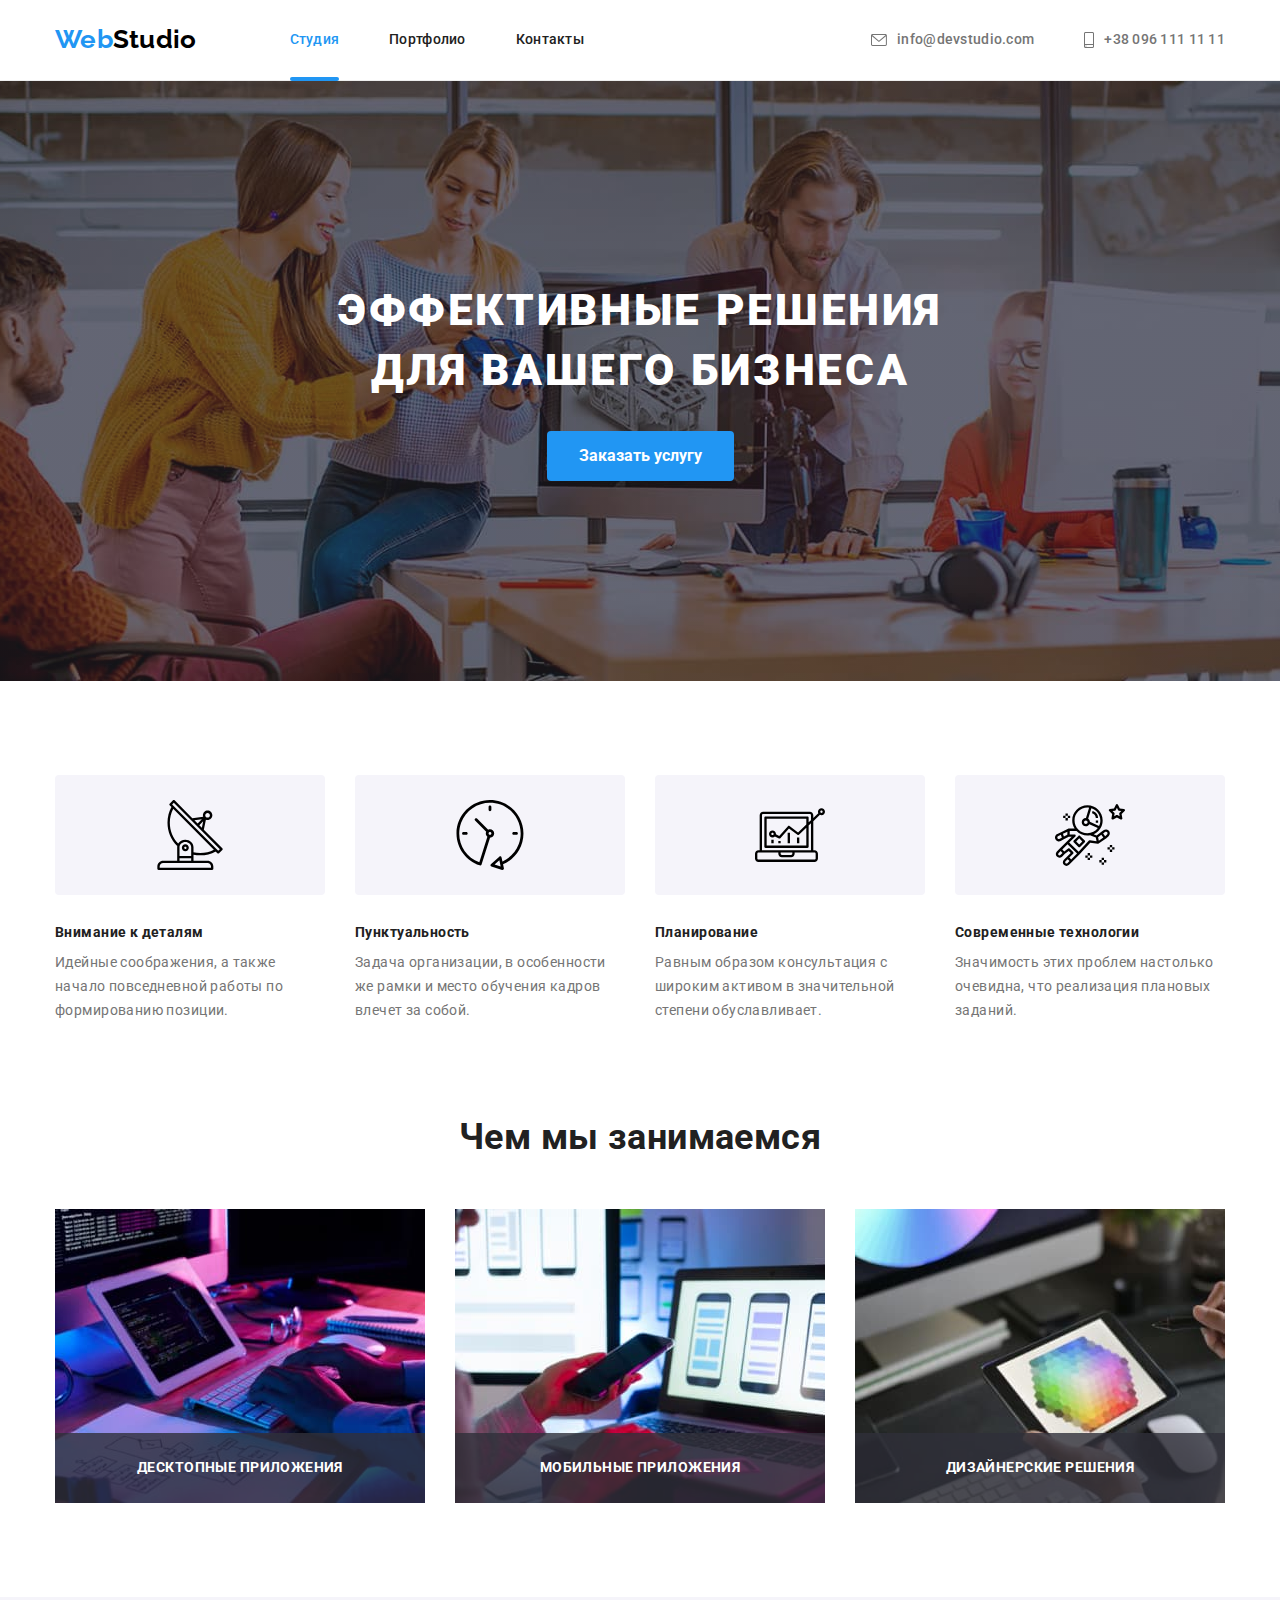
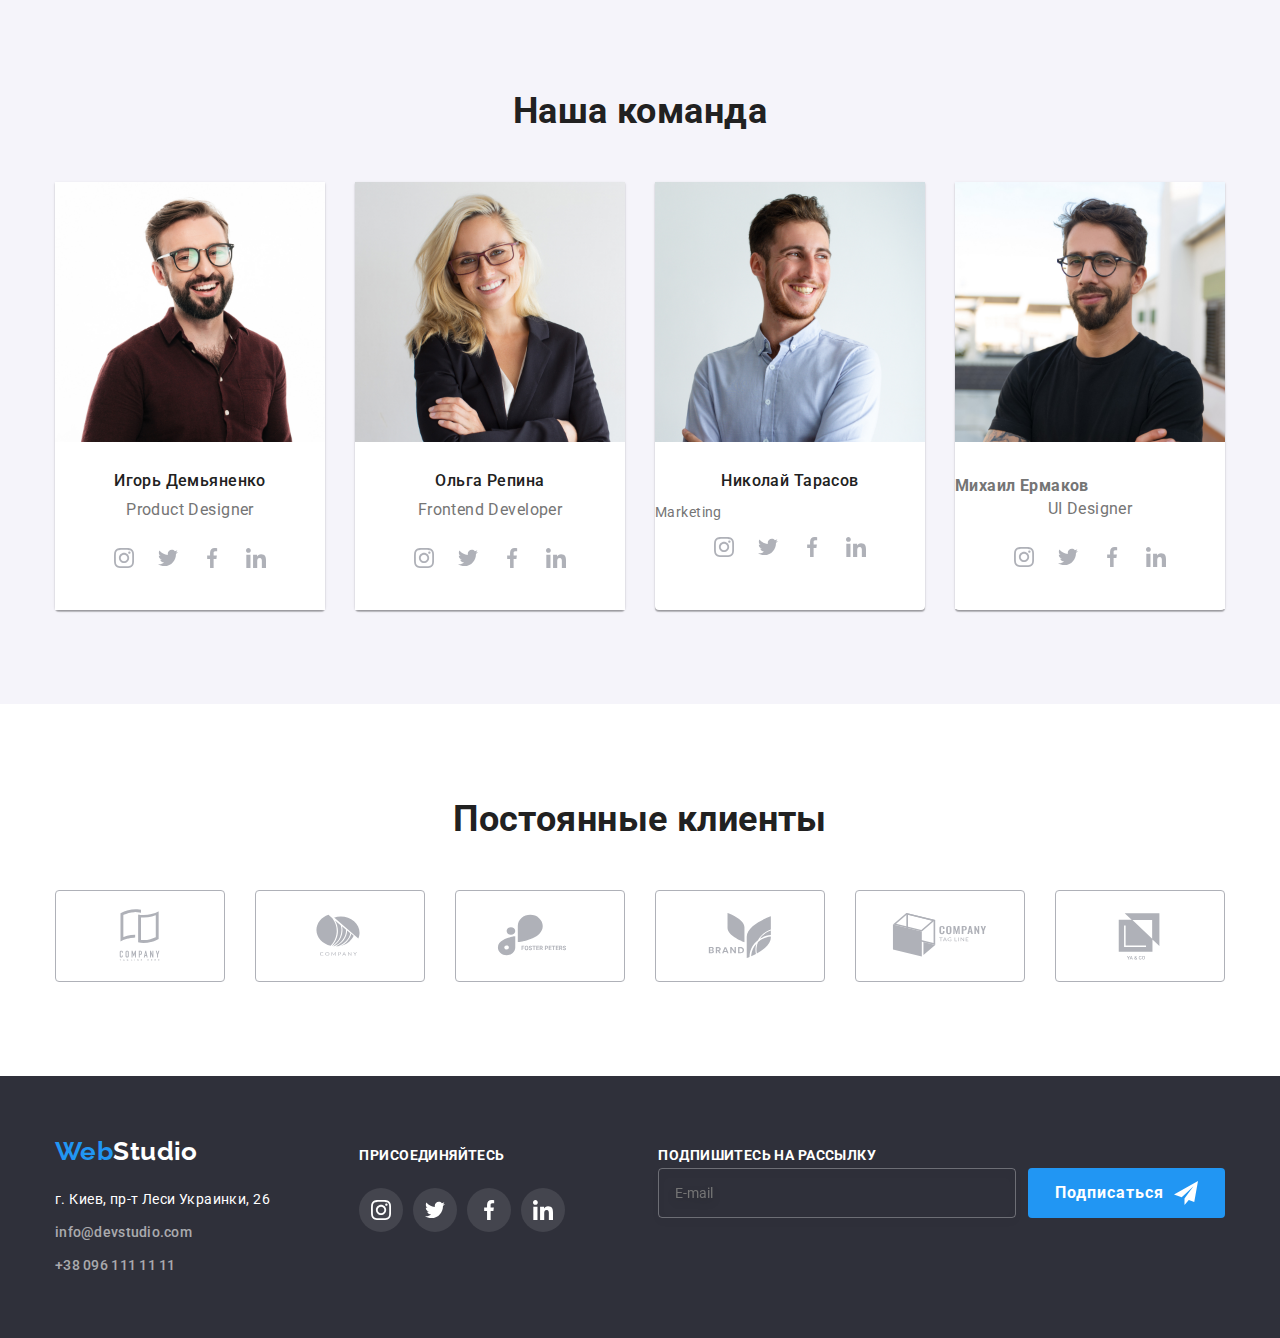
==== commit 13a8b026: "a" ====
--- a/index.html
+++ b/index.html
@@ -383,9 +383,9 @@
     <footer class="footer">
       <div class="container footer__container">
         <div class="footer__connect">
-        <a href="./index.html" class="connect__logo--white">
-          <span class="connect__logo--blue">Web</span>Studio
-        </a>
+         <a href="./index.html" class="logo--white">
+            <span class="logo--white__logo">Web</span>Studio
+          </a>
         <address class="footer-address">
           <ul class="footer__list list">
             <li class="footer__item">г. Киев, пр-т Леси Украинки, 26</li>
@@ -445,7 +445,7 @@
             <label for="signup-email" class="signup-label">
               <input type="email" name="email" id="signup-email" placeholder="E-mail" class="signup-email" />
             </label>
-            <button type="submit" class="hero-button signup_btn">
+            <button type="submit" class="hero-button signup__btn">
               <span class="signup__btn-text">Подписаться</span>
               <svg width="24" height="24" class="signup__svg">
                 <use href="./images/sprite.svg#icon-send" class=""></use>
@@ -466,9 +466,9 @@
         </button>
       <form class="form">
           <strong class="form__text">Оставьте свои данные, мы вам перезвоним</strong>
-          <div class="form_field">
-            <label for="name" class="form_label">Имя</label>
-            <input type="text" class="form_input" name="name" id="name" />
+          <div class="form__field">
+            <label for="name" class="form__label">Имя</label>
+            <input type="text" class="form__input" name="name" id="name" />
             <svg class="form__icon" width="12" height="12">
               <use href="./images/sprite.svg#icon-name"></use>
             </svg>
--- a/css/main.min.css
+++ b/css/main.min.css
@@ -1,2 +1,2 @@
-body{color:#757575;background:#fff;font-family:Roboto, sans-serif;letter-spacing:0.03em;font-size:14px;line-height:1.71}.container{width:1200px;padding-left:15px;padding-right:15px;margin:0 auto}p,h1,h2,h3,h4,h5,h6{margin:0}img{min-width:100%;display:block}*{-webkit-box-sizing:border-box;box-sizing:border-box}.section{padding-top:94px;padding-bottom:94px}.list{padding:0;margin:0;list-style:none}.visually-hidden{position:absolute;width:1px;height:1px;margin:-1px;padding:0;overflow:hidden;border:0;clip:rect(0 0 0 0)}.header{border-bottom:1px solid #eeeeee}.header_container{display:-webkit-box;display:-ms-flexbox;display:flex;-webkit-box-align:center;-ms-flex-align:center;align-items:center}.nav_list{display:-webkit-box;display:-ms-flexbox;display:flex;-webkit-box-align:center;-ms-flex-align:center;align-items:center}.nav{color:#212121;font-weight:500;font-size:14px;line-height:1.14;text-decoration:none;letter-spacing:0.02em;display:-webkit-box;display:-ms-flexbox;display:flex}.nav_item:not(:last-child){margin-right:50px}.nav_link{display:block;color:#212121;font-weight:500;font-size:14px;line-height:1.14;text-decoration:none;padding-top:32px;padding-bottom:32px;-webkit-transition:color 250ms cubic-bezier(0.4, 0, 0.2, 1);transition:color 250ms cubic-bezier(0.4, 0, 0.2, 1)}.nav_link:hover,.nav_link:focus{color:#2196f3}.nav_link:hover::after{opacity:1}.nav_link--current{display:block;color:#2196f3;text-decoration:none;position:relative;padding-top:32px;padding-bottom:32px;-webkit-transition:color 250ms cubic-bezier(0.4, 0, 0.2, 1);transition:color 250ms cubic-bezier(0.4, 0, 0.2, 1)}.nav_link--current::after{content:'';width:100%;height:4px;background-color:#2196f3;position:absolute;bottom:-1px;left:0px;border-radius:2px;-webkit-transition:opacity 250ms cubic-bezier(0.4, 0, 0.2, 1);transition:opacity 250ms cubic-bezier(0.4, 0, 0.2, 1)}.nav_link--current::after:hover::after{opacity:1}.nav_link::after{margin-left:auto}.contacts{display:-webkit-box;display:-ms-flexbox;display:flex;margin-left:auto}.contacts_item:not(:last-child){margin-right:50px}.contacts_link{color:#757575;font-weight:500;font-size:14px;line-height:1.14;letter-spacing:0.02em;text-decoration:none;display:-webkit-box;display:-ms-flexbox;display:flex;-webkit-box-align:center;-ms-flex-align:center;align-items:center;-webkit-transition:color 250ms cubic-bezier(0.4, 0, 0.2, 1);transition:color 250ms cubic-bezier(0.4, 0, 0.2, 1)}.contacts_link:hover,.contacts_link:focus{color:#2196f3}.contacts_icon{fill:currentColor;margin-right:10px}.logo--black_logo{margin:auto 0;padding-top:24px;padding-bottom:25px;color:#2196f3;font-family:Raleway, sans-serif;font-weight:700;font-size:26px;line-height:1.2;text-decoration:none;-webkit-transition:fill 250ms cubic-bezier(0.4, 0, 0.2, 1),background-color 250ms cubic-bezier(0.4, 0, 0.2, 1);transition:fill 250ms cubic-bezier(0.4, 0, 0.2, 1),background-color 250ms cubic-bezier(0.4, 0, 0.2, 1)}.connect_logo--blue{margin:auto 0;color:#2196f3;font-family:Raleway, sans-serif;font-weight:700;font-size:26px;line-height:1.2;text-decoration:none;margin-bottom:20px;-webkit-transition:fill 250ms cubic-bezier(0.4, 0, 0.2, 1),background-color 250ms cubic-bezier(0.4, 0, 0.2, 1);transition:fill 250ms cubic-bezier(0.4, 0, 0.2, 1),background-color 250ms cubic-bezier(0.4, 0, 0.2, 1)}.logo--black{margin:auto 0;padding-top:24px;padding-bottom:25px;color:#000;font-family:Raleway, sans-serif;font-weight:700;font-size:26px;line-height:1.19;text-decoration:none;margin-right:93px;-webkit-transition:fill 250ms cubic-bezier(0.4, 0, 0.2, 1),background-color 250ms cubic-bezier(0.4, 0, 0.2, 1);transition:fill 250ms cubic-bezier(0.4, 0, 0.2, 1),background-color 250ms cubic-bezier(0.4, 0, 0.2, 1)}.connect_logo--white{margin:auto 0;color:#fff;font-family:Raleway, sans-serif;font-weight:700;font-size:26px;line-height:1.19;text-decoration:none;margin-bottom:20px;-webkit-transition:fill 250ms cubic-bezier(0.4, 0, 0.2, 1),background-color 250ms cubic-bezier(0.4, 0, 0.2, 1);transition:fill 250ms cubic-bezier(0.4, 0, 0.2, 1),background-color 250ms cubic-bezier(0.4, 0, 0.2, 1)}.hero{text-align:center;max-width:1600px;height:600px;margin-left:auto;margin-right:auto;background-image:-webkit-gradient(linear, left top, left bottom, from(rgba(47,48,58,0.4)), to(rgba(47,48,58,0.4))),url(../images/overlay.jpg);background-image:linear-gradient(rgba(47,48,58,0.4), rgba(47,48,58,0.4)),url(../images/overlay.jpg);background-repeat:no-repeat;background-position:center;background-size:cover;padding-bottom:200px;padding-top:200px}.hero_title{margin:0 auto;color:#fff;font-weight:900;font-size:44px;line-height:1.36;text-align:center;text-transform:uppercase;letter-spacing:0.06em;margin-bottom:30px;max-width:696px}.hero_button{padding:10px 32px 10px 32px;border-radius:4px;font-weight:700;font-size:16px;line-height:1.87;background-color:#2196f3;color:#fff;border:none;text-decoration:none;text-align:center;-webkit-transition:color 250ms cubic-bezier(0.4, 0, 0.2, 1),background-color 250ms cubic-bezier(0.4, 0, 0.2, 1);transition:color 250ms cubic-bezier(0.4, 0, 0.2, 1),background-color 250ms cubic-bezier(0.4, 0, 0.2, 1)}.hero_button:hover,.hero_button:focus{cursor:pointer;background-color:#2196f3}.backdrop{position:fixed;top:0;left:0;width:100%;height:100%;z-index:1;opacity:1;-webkit-transition:opacity 250ms cubic-bezier(0.4, 0, 0.2, 1);transition:opacity 250ms cubic-bezier(0.4, 0, 0.2, 1);background-color:rgba(0,0,0,0.2)}.is-hidden{opacity:0;pointer-events:none}.backdrop.is-hidden .modal{-webkit-transform:translate(-50%, -50%) scale(0.6);transform:translate(-50%, -50%) scale(0.6)}.modal{position:absolute;top:50%;left:50%;-webkit-transform:translate(-50%, -50%) scale(1);transform:translate(-50%, -50%) scale(1);-webkit-transition:-webkit-transform 250ms cubic-bezier(0.4, 0, 0.2, 1);transition:-webkit-transform 250ms cubic-bezier(0.4, 0, 0.2, 1);transition:transform 250ms cubic-bezier(0.4, 0, 0.2, 1);transition:transform 250ms cubic-bezier(0.4, 0, 0.2, 1), -webkit-transform 250ms cubic-bezier(0.4, 0, 0.2, 1);width:530px;height:580px;background-color:#fff;-webkit-box-shadow:0px 1px 3px rgba(0,0,0,0.12),0px 1px 1px rgba(0,0,0,0.14),0px 2px 1px rgba(0,0,0,0.2);box-shadow:0px 1px 3px rgba(0,0,0,0.12),0px 1px 1px rgba(0,0,0,0.14),0px 2px 1px rgba(0,0,0,0.2);border-radius:4px}.modal_closebtn{position:absolute;top:8px;right:8px;width:30px;height:30px;color:#000;display:-webkit-box;display:-ms-flexbox;display:flex;-webkit-box-pack:center;-ms-flex-pack:center;justify-content:center;-webkit-box-align:center;-ms-flex-align:center;align-items:center;cursor:pointer;background-color:#fff;border:1px solid rgba(0,0,0,0.1);border-radius:15px;-webkit-transition:color 250ms cubic-bezier(0.4, 0, 0.2, 1);transition:color 250ms cubic-bezier(0.4, 0, 0.2, 1)}.modal_closebtn:hover,.modal_closebtn:focus{color:#2196f3}.modal_svg{fill:currentColor}.features_title{margin-top:0;margin-bottom:10px;color:#212121;font-weight:700;font-size:14px;line-height:1.14;margin-top:30px}.features_list{display:-webkit-box;display:-ms-flexbox;display:flex}.features_item{width:270px;margin-right:30px}.features_item{margin-right:last-child 0}.features_box{display:-webkit-box;display:-ms-flexbox;display:flex;width:270px;height:120px;background-color:#f5f4fa;border-radius:4px;margin-bottom:30px;-webkit-box-align:center;-ms-flex-align:center;align-items:center;-webkit-box-pack:center;-ms-flex-pack:center;justify-content:center}.features_icon{-webkit-box-align:center;-ms-flex-align:center;align-items:center;-webkit-box-pack:center;-ms-flex-pack:center;justify-content:center}.filters_item:not(:last-child){margin-right:8px}.filters_list{display:-webkit-box;display:-ms-flexbox;display:flex;-webkit-box-pack:center;-ms-flex-pack:center;justify-content:center;margin-bottom:50px}.filters_button{border:none;border-radius:4px;padding:6px 22px 6px 22px;font-weight:500;font-size:16px;line-height:1.6;background-color:#f5f4fa;color:#212121;-webkit-transition:color 250ms cubic-bezier(0.4, 0, 0.2, 1),background-color 250ms cubic-bezier(0.4, 0, 0.2, 1),-webkit-box-shadow 250ms cubic-bezier(0.4, 0, 0.2, 1);transition:color 250ms cubic-bezier(0.4, 0, 0.2, 1),background-color 250ms cubic-bezier(0.4, 0, 0.2, 1),-webkit-box-shadow 250ms cubic-bezier(0.4, 0, 0.2, 1);transition:color 250ms cubic-bezier(0.4, 0, 0.2, 1),background-color 250ms cubic-bezier(0.4, 0, 0.2, 1),box-shadow 250ms cubic-bezier(0.4, 0, 0.2, 1);transition:color 250ms cubic-bezier(0.4, 0, 0.2, 1),background-color 250ms cubic-bezier(0.4, 0, 0.2, 1),box-shadow 250ms cubic-bezier(0.4, 0, 0.2, 1),-webkit-box-shadow 250ms cubic-bezier(0.4, 0, 0.2, 1)}.filters_button:hover,.filters_button:focus{background-color:#2196f3;color:#fff;cursor:pointer;-webkit-filter:drop-shadow(0px 4px 4px rgba(0,0,0,0.25));filter:drop-shadow(0px 4px 4px rgba(0,0,0,0.25))}.activity_title{color:#212121;font-size:18px;line-height:2;letter-spacing:0.06em;margin-bottom:4px}.activity{display:-webkit-box;display:-ms-flexbox;display:flex;-ms-flex-wrap:wrap;flex-wrap:wrap;margin-left:calc(-1 * 30px);margin-top:calc(-1 * 30px)}.activity_item{-webkit-box-sizing:border-box;box-sizing:border-box;border:1px solid #eeeeee;width:370px;-ms-flex-preferred-size:calc(100% / 3 - 30px);flex-basis:calc(100% / 3 - 30px);margin-left:30px;margin-top:30px}.activity_item-bottom{padding:20px 24px 20px 24px}.activity_text{font-weight:400;font-size:16px;line-height:30px;color:#757575}.activity_link{display:block;text-decoration:none;-webkit-transition:-webkit-box-shadow 250ms cubic-bezier(0.4, 0, 0.2, 1);transition:-webkit-box-shadow 250ms cubic-bezier(0.4, 0, 0.2, 1);transition:box-shadow 250ms cubic-bezier(0.4, 0, 0.2, 1);transition:box-shadow 250ms cubic-bezier(0.4, 0, 0.2, 1), -webkit-box-shadow 250ms cubic-bezier(0.4, 0, 0.2, 1)}.activity_link:hover,.activity_link:focus{-webkit-box-shadow:0px 4px 4px rgba(0,0,0,0.25);box-shadow:0px 4px 4px rgba(0,0,0,0.25)}.activity_link:hover .activity_overlay,.activity_link:focus .activity_overlay{-webkit-transform:translateY(0);transform:translateY(0)}.activity_thumb{position:relative;overflow:hidden}.activity_overlay{position:absolute;top:0;left:0;-webkit-transform:translateY(101%);transform:translateY(101%);-webkit-transition:-webkit-transform 250ms cubic-bezier(0.4, 0, 0.2, 1);transition:-webkit-transform 250ms cubic-bezier(0.4, 0, 0.2, 1);transition:transform 250ms cubic-bezier(0.4, 0, 0.2, 1);transition:transform 250ms cubic-bezier(0.4, 0, 0.2, 1), -webkit-transform 250ms cubic-bezier(0.4, 0, 0.2, 1);display:-webkit-box;display:-ms-flexbox;display:flex;-webkit-box-align:center;-ms-flex-align:center;align-items:center;height:100%;width:100%;background-color:rgba(33,150,243,0.9);color:#fff;font-weight:400;font-size:18px;line-height:1.55;letter-spacing:0.03em}.description_text{text-align:left;padding-right:24px;padding-left:24px}.work{padding-top:0}.work_title,.team_title{margin-bottom:50px;color:#212121;font-weight:700;font-size:36px;line-height:1.16;text-align:center}.work_list{-ms-flex-wrap:wrap;flex-wrap:wrap;margin-left:calc(-1 * 30px);display:-webkit-box;display:-ms-flexbox;display:flex}.work_list:last-child{margin-right:0}.work_item{-ms-flex-preferred-size:calc(100% / 3 -30px);flex-basis:calc(100% / 3 -30px);margin-left:30px;position:relative}.work_bottom{position:absolute;bottom:0;left:0;width:100%;height:70px;background-color:rgba(47,48,58,0.8);background:#2f303acc}.work_bottom-title{font-weight:700;font-size:14px;line-height:1.14;text-align:center;text-transform:uppercase;padding-top:27px;padding-bottom:27px;color:#fff}.team{background-color:#f5f4fa}.team_list{display:-webkit-box;display:-ms-flexbox;display:flex;-ms-flex-wrap:wrap;flex-wrap:wrap;margin-left:calc(-1 * 30px)}.team_item{background:#ffffff;-ms-flex-preferred-size:calc(100% / 4 -30px);flex-basis:calc(100% / 4 -30px);margin-left:30px;-webkit-box-shadow:0px 1px 3px rgba(0,0,0,0.12),0px 1px 1px rgba(0,0,0,0.14),0px 2px 1px rgba(0,0,0,0.2);box-shadow:0px 1px 3px rgba(0,0,0,0.12),0px 1px 1px rgba(0,0,0,0.14),0px 2px 1px rgba(0,0,0,0.2);border-radius:0px 0px 4px 4px}.team_heading{color:#212121;font-weight:500;font-size:16px;line-height:1.18;text-align:center;margin-bottom:10px}.team_text{font-size:16px;line-height:1.18;text-align:center;margin-bottom:16px}.team_item-bottom{padding-top:30px;padding-bottom:30px;background-color:#fff}.soc-list_item{width:44px;height:44px}.soc-list_item+.soc-list_item{margin-left:10px}.soc-link{display:-webkit-box;display:-ms-flexbox;display:flex;width:100%;height:100%;border-radius:22px;display:flex;-webkit-box-align:center;-ms-flex-align:center;align-items:center;-webkit-box-pack:center;-ms-flex-pack:center;justify-content:center;-webkit-transition:fill 250ms cubic-bezier(0.4, 0, 0.2, 1),background-color 250ms cubic-bezier(0.4, 0, 0.2, 1);transition:fill 250ms cubic-bezier(0.4, 0, 0.2, 1),background-color 250ms cubic-bezier(0.4, 0, 0.2, 1)}.soc-link:focus,.soc-link:hover{background-color:#2196f3;border-radius:50%}.soc-link:hover .soc-link_icon,.soc-linkk:focus .soc-link_icon{fill:#fff}.soc-list{display:-webkit-box;display:-ms-flexbox;display:flex;-webkit-box-pack:center;-ms-flex-pack:center;justify-content:center}.soc-link_icon{width:20px;height:20px;fill:#afb1b8}.clients_title{color:#212121;font-weight:700;font-size:36px;line-height:42px;text-align:center;margin-bottom:50px;text-align:center}.clients_list{display:-webkit-box;display:-ms-flexbox;display:flex}.clients_blok{margin-right:30px}.clients_blok:last-child{margin-right:0}.clients_svg{width:106px;height:60px;fill:#afb1b8;-webkit-transition:fill 250ms cubic-bezier(0.4, 0, 0.2, 1);transition:fill 250ms cubic-bezier(0.4, 0, 0.2, 1)}.clients_icon:focus,.clients_icon:hover{fill:#2196f3;color:#afb1b8}.clients_link{display:-webkit-box;display:-ms-flexbox;display:flex;width:170px;height:92px;border:1px solid #afb1b8;border-radius:4px;-webkit-box-align:center;-ms-flex-align:center;align-items:center;-webkit-box-pack:center;-ms-flex-pack:center;justify-content:center;-webkit-transition:border 250ms cubic-bezier(0.4, 0, 0.2, 1),color 250ms cubic-bezier(0.4, 0, 0.2, 1);transition:border 250ms cubic-bezier(0.4, 0, 0.2, 1),color 250ms cubic-bezier(0.4, 0, 0.2, 1)}.clients_link:hover,.clients_link:focus{border-color:#2196f3}.clients_link:hover .clients_svg,.clients_link:focus .clients_svg{fill:#2196f3}.footer_item{margin-bottom:9px;font-size:14px;font-style:normal;line-height:1.71;color:#fff}.footer_item:last-child{margin-bottom:0}.footer_link:hover,.footer_link:focus{color:#2196f3}.footer_link{margin-bottom:9px;color:#757575;font-weight:500;font-size:14px;font-style:normal;line-height:1.14;letter-spacing:0.02em;text-decoration:none;color:rgba(255,255,255,0.6);-webkit-transition:color 250ms cubic-bezier(0.4, 0, 0.2, 1);transition:color 250ms cubic-bezier(0.4, 0, 0.2, 1)}.footer_link:hover,.footer_link:focus{color:#2196f3}.footer-address{margin-top:20px}.footer{background-color:#2f303a;padding-top:60px;padding-bottom:60px}.footer_connect{-webkit-box-flex:1;-ms-flex-positive:1;flex-grow:1}.footer_container{display:-webkit-box;display:-ms-flexbox;display:flex;-webkit-box-align:baseline;-ms-flex-align:baseline;align-items:baseline}.footer_title{color:#fff;font-style:normal;font-weight:700;font-size:14px;line-height:1, 14;letter-spacing:0.03em;text-transform:uppercase;margin-bottom:20px}.footer_soclist{display:-webkit-box;display:-ms-flexbox;display:flex;-webkit-box-pack:center;-ms-flex-pack:center;justify-content:center}.footer_socitem:not(:last-child){margin-right:10px}.footer_soclink{display:-webkit-box;display:-ms-flexbox;display:flex;-webkit-box-pack:center;-ms-flex-pack:center;justify-content:center;-webkit-box-align:center;-ms-flex-align:center;align-items:center;width:44px;height:44px;background:rgba(255,255,255,0.1);border-radius:50%;-webkit-transition:fill 250ms cubic-bezier(0.4, 0, 0.2, 1),background-color 250ms cubic-bezier(0.4, 0, 0.2, 1);transition:fill 250ms cubic-bezier(0.4, 0, 0.2, 1),background-color 250ms cubic-bezier(0.4, 0, 0.2, 1)}.footer_soclink:hover,.footer_soclink:focus{background-color:#2196f3;border-radius:50%}.footer_soclink:hover .footer_icon-svg,.footer_soclink:focus .footer_icon-svg{fill:#fff}.footer_soclink:hover,.footer_soclink:focus{background-color:#2196f3;border-radius:50%}.footer_flex-box{margin-left:70px}.contact a{-webkit-text-decoration-line:none;text-decoration-line:none;display:-webkit-inline-box;display:-ms-inline-flexbox;display:inline-flex;-webkit-box-align:end;-ms-flex-align:end;align-items:flex-end;-webkit-box-pack:center;-ms-flex-pack:center;justify-content:center;-webkit-box-align:center;-ms-flex-align:center;align-items:center}.footer_icon-svg{width:20px;height:20px;fill:#fff}.signup{margin-left:93px}.signup-label{margin-right:12px}.signup_title{display:-webkit-box;display:-ms-flexbox;display:flex;-webkit-box-pack:left;-ms-flex-pack:left;justify-content:left;color:#fff;font-weight:700;text-transform:uppercase}.signup-email{padding:15px 16px;height:50px;width:358px;background-color:transparent;border:1px solid rgba(255,255,255,0.3);-webkit-box-sizing:border-box;box-sizing:border-box;-webkit-filter:drop-shadow(0px 4px 4px rgba(0,0,0,0.15));filter:drop-shadow(0px 4px 4px rgba(0,0,0,0.15));border-radius:4px;color:#fff}.signup_form{display:-webkit-box;display:-ms-flexbox;display:flex}.signup_btn{padding:10px 27px;font-weight:700;font-size:16px;line-height:1.87;border:none;display:-webkit-box;display:-ms-flexbox;display:flex;-webkit-box-align:center;-ms-flex-align:center;align-items:center;text-align:center;letter-spacing:0.06em;border-radius:4px;color:#fff;background-color:#2196f3;cursor:pointer;-webkit-transition:color 250ms cubic-bezier(0.4, 0, 0.2, 1);transition:color 250ms cubic-bezier(0.4, 0, 0.2, 1)}.signup_btn:focus,.signup_btn:hover{color:#fff}.signup_btn-text{margin-right:10px}.signup_svg{fill:#fff}.form{padding:40px}.form_field{position:relative;display:-webkit-box;display:-ms-flexbox;display:flex;-webkit-box-orient:vertical;-webkit-box-direction:normal;-ms-flex-direction:column;flex-direction:column;margin-bottom:10px}.form_text{display:inline-block;font-weight:700;font-size:20px;line-height:1.15;color:#212121;margin-bottom:12px}.form_label{margin-bottom:4px;font-size:12px;line-height:1.17;color:#757575;letter-spacing:0.01em}.form_input{padding-left:42px;height:40px;-webkit-transition:border 250ms cubic-bezier(0.4, 0, 0.2, 1),color 250ms cubic-bezier(0.4, 0, 0.2, 1);transition:border 250ms cubic-bezier(0.4, 0, 0.2, 1),color 250ms cubic-bezier(0.4, 0, 0.2, 1);border:1px solid rgba(33,33,33,0.2);-webkit-box-sizing:border-box;box-sizing:border-box;border-radius:4px}.form_input:focus,.form_input:hover{border:1px solid #2196f3}.form_input:focus+.form_icon,.form_input:hover+.form_icon{color:#2196f3;fill:currentColor}.form_icon{position:absolute;top:38px;left:12px;pointer-events:none;-webkit-transition:fill 250ms cubic-bezier(0.4, 0, 0.2, 1);transition:fill 250ms cubic-bezier(0.4, 0, 0.2, 1);-webkit-transform:translateY(-50%);transform:translateY(-50%);fill:#000}.form_textarea{resize:none;padding:12px 16px;height:120px;-webkit-transition:border 250ms cubic-bezier(0.4, 0, 0.2, 1);transition:border 250ms cubic-bezier(0.4, 0, 0.2, 1);border:1px solid rgba(33,33,33,0.2);-webkit-box-sizing:border-box;box-sizing:border-box;border-radius:4px}.form_textarea:hover,.form_textarea:focus{border:1px solid #2196f3}.form .form_field:nth-child(5){margin-bottom:20px}.form_link{margin-left:5px;font-size:14px;line-height:1.71;letter-spacing:0.03em;-webkit-text-decoration-line:underline;text-decoration-line:underline;color:#2196f3}.checkbox_label{display:-webkit-box;display:-ms-flexbox;display:flex;-webkit-box-align:center;-ms-flex-align:center;align-items:center;-webkit-box-pack:center;-ms-flex-pack:center;justify-content:center;margin-bottom:30px;font-weight:normal;line-height:1.71;color:#757575}.form_btn{display:block;margin-left:auto;margin-right:auto;cursor:pointer;background-color:#2196f3;border:none;border-radius:4px;padding:10px 32px;min-width:200px;color:#fff;font-size:16px;font-style:normal;font-weight:700;line-height:1.88;letter-spacing:0.06em;text-align:center;-webkit-transition:color 250ms cubic-bezier(0.4, 0, 0.2, 1),background-color 250ms cubic-bezier(0.4, 0, 0.2, 1);transition:color 250ms cubic-bezier(0.4, 0, 0.2, 1),background-color 250ms cubic-bezier(0.4, 0, 0.2, 1)}.form_btn:hover,.form_btn:focus{background-color:#2196f3}.checkbox{-webkit-appearance:none;-moz-appearance:none;appearance:none;position:absolute}.checkbox:focus+.checkbox_item,.checkbox:hover+.checkbox_item{fill:#2196f3}.checkbox:checked+.checkbox_item{border-radius:2px;fill:#2196f3;background-color:#2196f3;background-image:url(../images/accept.svg);background-position:50% 50%;background-repeat:no-repeat}.checkbox_item{margin-right:7px;width:16px;height:15px;-webkit-transition:background-color 250ms cubic-bezier(0.4, 0, 0.2, 1),fill 250ms cubic-bezier(0.4, 0, 0.2, 1);transition:background-color 250ms cubic-bezier(0.4, 0, 0.2, 1),fill 250ms cubic-bezier(0.4, 0, 0.2, 1)}
+body{color:#757575;background:#fff;font-family:Roboto, sans-serif;letter-spacing:0.03em;font-size:14px;line-height:1.71}.container{width:1200px;padding-left:15px;padding-right:15px;margin:0 auto}p,h1,h2,h3,h4,h5,h6{margin:0}img{min-width:100%;display:block}*{-webkit-box-sizing:border-box;box-sizing:border-box}.section{padding-top:94px;padding-bottom:94px}.list{padding:0;margin:0;list-style:none}.visually-hidden{position:absolute;width:1px;height:1px;margin:-1px;padding:0;overflow:hidden;border:0;clip:rect(0 0 0 0)}.header{border-bottom:1px solid #eeeeee}.header__container{display:-webkit-box;display:-ms-flexbox;display:flex;-webkit-box-align:center;-ms-flex-align:center;align-items:center}.nav__list{display:-webkit-box;display:-ms-flexbox;display:flex;-webkit-box-align:center;-ms-flex-align:center;align-items:center}.nav{color:#212121;font-weight:500;font-size:14px;line-height:1.14;text-decoration:none;letter-spacing:0.02em;display:-webkit-box;display:-ms-flexbox;display:flex}.nav__item:not(:last-child){margin-right:50px}.nav__link{display:block;color:#212121;font-weight:500;font-size:14px;line-height:1.14;text-decoration:none;padding-top:32px;padding-bottom:32px;-webkit-transition:color 250ms cubic-bezier(0.4, 0, 0.2, 1);transition:color 250ms cubic-bezier(0.4, 0, 0.2, 1)}.nav__link:hover,.nav__link:focus{color:#2196f3}.nav__link:hover::after{opacity:1}.nav__link--current{display:block;color:#2196f3;text-decoration:none;position:relative;padding-top:32px;padding-bottom:32px;-webkit-transition:color 250ms cubic-bezier(0.4, 0, 0.2, 1);transition:color 250ms cubic-bezier(0.4, 0, 0.2, 1)}.nav__link--current::after{content:'';width:100%;height:4px;background-color:#2196f3;position:absolute;bottom:-1px;left:0px;border-radius:2px;-webkit-transition:opacity 250ms cubic-bezier(0.4, 0, 0.2, 1);transition:opacity 250ms cubic-bezier(0.4, 0, 0.2, 1)}.nav__link--current::after:hover::after{opacity:1}.nav_link::after{margin-left:auto}.contacts{display:-webkit-box;display:-ms-flexbox;display:flex;margin-left:auto}.contacts__item:not(:last-child){margin-right:50px}.contacts__link{color:#757575;font-weight:500;font-size:14px;line-height:1.14;letter-spacing:0.02em;text-decoration:none;display:-webkit-box;display:-ms-flexbox;display:flex;-webkit-box-align:center;-ms-flex-align:center;align-items:center;-webkit-transition:color 250ms cubic-bezier(0.4, 0, 0.2, 1);transition:color 250ms cubic-bezier(0.4, 0, 0.2, 1)}.contacts__link:hover,.contacts__link:focus{color:#2196f3}.contacts__icon{fill:currentColor;margin-right:10px}.logo--black__logo{margin:auto 0;padding-top:24px;padding-bottom:25px;color:#2196f3;font-family:Raleway, sans-serif;font-weight:700;font-size:26px;line-height:1.2;text-decoration:none;-webkit-transition:fill 250ms cubic-bezier(0.4, 0, 0.2, 1),background-color 250ms cubic-bezier(0.4, 0, 0.2, 1);transition:fill 250ms cubic-bezier(0.4, 0, 0.2, 1),background-color 250ms cubic-bezier(0.4, 0, 0.2, 1)}.logo--white__logo{margin:auto 0;color:#2196f3;font-family:Raleway, sans-serif;font-weight:700;font-size:26px;line-height:1.2;text-decoration:none;margin-bottom:20px;-webkit-transition:fill 250ms cubic-bezier(0.4, 0, 0.2, 1),background-color 250ms cubic-bezier(0.4, 0, 0.2, 1);transition:fill 250ms cubic-bezier(0.4, 0, 0.2, 1),background-color 250ms cubic-bezier(0.4, 0, 0.2, 1)}.logo--black{margin:auto 0;padding-top:24px;padding-bottom:25px;color:#000;font-family:Raleway, sans-serif;font-weight:700;font-size:26px;line-height:1.19;text-decoration:none;margin-right:93px;-webkit-transition:fill 250ms cubic-bezier(0.4, 0, 0.2, 1),background-color 250ms cubic-bezier(0.4, 0, 0.2, 1);transition:fill 250ms cubic-bezier(0.4, 0, 0.2, 1),background-color 250ms cubic-bezier(0.4, 0, 0.2, 1)}.logo--white{margin:auto 0;color:#fff;font-family:Raleway, sans-serif;font-weight:700;font-size:26px;line-height:1.19;text-decoration:none;margin-bottom:20px;-webkit-transition:fill 250ms cubic-bezier(0.4, 0, 0.2, 1),background-color 250ms cubic-bezier(0.4, 0, 0.2, 1);transition:fill 250ms cubic-bezier(0.4, 0, 0.2, 1),background-color 250ms cubic-bezier(0.4, 0, 0.2, 1)}.hero{text-align:center;max-width:1600px;height:600px;margin-left:auto;margin-right:auto;background-image:-webkit-gradient(linear, left top, left bottom, from(rgba(47,48,58,0.4)), to(rgba(47,48,58,0.4))),url(../images/overlay.jpg);background-image:linear-gradient(rgba(47,48,58,0.4), rgba(47,48,58,0.4)),url(../images/overlay.jpg);background-repeat:no-repeat;background-position:center;background-size:cover;padding-bottom:200px;padding-top:200px}.hero__title{margin:0 auto;color:#fff;font-weight:900;font-size:44px;line-height:1.36;text-align:center;text-transform:uppercase;letter-spacing:0.06em;margin-bottom:30px;max-width:696px}.hero__button{padding:10px 32px 10px 32px;border-radius:4px;font-weight:700;font-size:16px;line-height:1.87;background-color:#2196f3;color:#fff;border:none;text-decoration:none;text-align:center;-webkit-transition:color 250ms cubic-bezier(0.4, 0, 0.2, 1),background-color 250ms cubic-bezier(0.4, 0, 0.2, 1);transition:color 250ms cubic-bezier(0.4, 0, 0.2, 1),background-color 250ms cubic-bezier(0.4, 0, 0.2, 1)}.hero__button:hover,.hero__button:focus{cursor:pointer;background-color:#2196f3}.backdrop{position:fixed;top:0;left:0;width:100%;height:100%;z-index:1;opacity:1;-webkit-transition:opacity 250ms cubic-bezier(0.4, 0, 0.2, 1);transition:opacity 250ms cubic-bezier(0.4, 0, 0.2, 1);background-color:rgba(0,0,0,0.2)}.backdrop.is-hidden{opacity:0;pointer-events:none}.backdrop.is-hidden .modal{-webkit-transform:translate(-50%, -50%) scale(0.6);transform:translate(-50%, -50%) scale(0.6)}.modal{position:absolute;top:50%;left:50%;-webkit-transform:translate(-50%, -50%) scale(1);transform:translate(-50%, -50%) scale(1);-webkit-transition:-webkit-transform 250ms cubic-bezier(0.4, 0, 0.2, 1);transition:-webkit-transform 250ms cubic-bezier(0.4, 0, 0.2, 1);transition:transform 250ms cubic-bezier(0.4, 0, 0.2, 1);transition:transform 250ms cubic-bezier(0.4, 0, 0.2, 1), -webkit-transform 250ms cubic-bezier(0.4, 0, 0.2, 1);width:530px;height:580px;background-color:#fff;-webkit-box-shadow:0px 1px 3px rgba(0,0,0,0.12),0px 1px 1px rgba(0,0,0,0.14),0px 2px 1px rgba(0,0,0,0.2);box-shadow:0px 1px 3px rgba(0,0,0,0.12),0px 1px 1px rgba(0,0,0,0.14),0px 2px 1px rgba(0,0,0,0.2);border-radius:4px}.modal__closebtn{position:absolute;top:8px;right:8px;width:30px;height:30px;color:#000;display:-webkit-box;display:-ms-flexbox;display:flex;-webkit-box-pack:center;-ms-flex-pack:center;justify-content:center;-webkit-box-align:center;-ms-flex-align:center;align-items:center;cursor:pointer;background-color:#fff;border:1px solid rgba(0,0,0,0.1);border-radius:15px;-webkit-transition:color 250ms cubic-bezier(0.4, 0, 0.2, 1);transition:color 250ms cubic-bezier(0.4, 0, 0.2, 1)}.modal__closebtn:hover,.modal__closebtn:focus{color:#2196f3}.modal__svg{fill:currentColor}.features__title{margin-top:0;margin-bottom:10px;color:#212121;font-weight:700;font-size:14px;line-height:1.14;margin-top:30px}.features__list{display:-webkit-box;display:-ms-flexbox;display:flex}.features__item{width:270px;margin-right:30px}.features__item{margin-right:last-child 0}.features__box{display:-webkit-box;display:-ms-flexbox;display:flex;width:270px;height:120px;background-color:#f5f4fa;border-radius:4px;margin-bottom:30px;-webkit-box-align:center;-ms-flex-align:center;align-items:center;-webkit-box-pack:center;-ms-flex-pack:center;justify-content:center}.features__icon{-webkit-box-align:center;-ms-flex-align:center;align-items:center;-webkit-box-pack:center;-ms-flex-pack:center;justify-content:center}.filters__item:not(:last-child){margin-right:8px}.filters__list{display:-webkit-box;display:-ms-flexbox;display:flex;-webkit-box-pack:center;-ms-flex-pack:center;justify-content:center;margin-bottom:50px}.filters__button{border:none;border-radius:4px;padding:6px 22px 6px 22px;font-weight:500;font-size:16px;line-height:1.6;background-color:#f5f4fa;color:#212121;-webkit-transition:color 250ms cubic-bezier(0.4, 0, 0.2, 1),background-color 250ms cubic-bezier(0.4, 0, 0.2, 1),-webkit-box-shadow 250ms cubic-bezier(0.4, 0, 0.2, 1);transition:color 250ms cubic-bezier(0.4, 0, 0.2, 1),background-color 250ms cubic-bezier(0.4, 0, 0.2, 1),-webkit-box-shadow 250ms cubic-bezier(0.4, 0, 0.2, 1);transition:color 250ms cubic-bezier(0.4, 0, 0.2, 1),background-color 250ms cubic-bezier(0.4, 0, 0.2, 1),box-shadow 250ms cubic-bezier(0.4, 0, 0.2, 1);transition:color 250ms cubic-bezier(0.4, 0, 0.2, 1),background-color 250ms cubic-bezier(0.4, 0, 0.2, 1),box-shadow 250ms cubic-bezier(0.4, 0, 0.2, 1),-webkit-box-shadow 250ms cubic-bezier(0.4, 0, 0.2, 1)}.filters__button:hover,.filters__button:focus{background-color:#2196f3;color:#fff;cursor:pointer;-webkit-filter:drop-shadow(0px 4px 4px rgba(0,0,0,0.25));filter:drop-shadow(0px 4px 4px rgba(0,0,0,0.25))}.activity__title{color:#212121;font-size:18px;line-height:2;letter-spacing:0.06em;margin-bottom:4px}.activity{display:-webkit-box;display:-ms-flexbox;display:flex;-ms-flex-wrap:wrap;flex-wrap:wrap;margin-left:calc(-1 * 30px);margin-top:calc(-1 * 30px)}.activity__item{-webkit-box-sizing:border-box;box-sizing:border-box;border:1px solid #eeeeee;width:370px;-ms-flex-preferred-size:calc(100% / 3 - 30px);flex-basis:calc(100% / 3 - 30px);margin-left:30px;margin-top:30px}.activity__item-bottom{padding:20px 24px 20px 24px}.activity__text{font-weight:400;font-size:16px;line-height:30px;color:#757575}.activity__link{display:block;text-decoration:none;-webkit-transition:-webkit-box-shadow 250ms cubic-bezier(0.4, 0, 0.2, 1);transition:-webkit-box-shadow 250ms cubic-bezier(0.4, 0, 0.2, 1);transition:box-shadow 250ms cubic-bezier(0.4, 0, 0.2, 1);transition:box-shadow 250ms cubic-bezier(0.4, 0, 0.2, 1), -webkit-box-shadow 250ms cubic-bezier(0.4, 0, 0.2, 1)}.activity__link:hover,.activity__link:focus{-webkit-box-shadow:0px 4px 4px rgba(0,0,0,0.25);box-shadow:0px 4px 4px rgba(0,0,0,0.25)}.activity__link:hover .activity__overlay,.activity__link:focus .activity__overlay{-webkit-transform:translateY(0);transform:translateY(0)}.activity__thumb{position:relative;overflow:hidden}.activity__overlay{position:absolute;top:0;left:0;-webkit-transform:translateY(101%);transform:translateY(101%);-webkit-transition:-webkit-transform 250ms cubic-bezier(0.4, 0, 0.2, 1);transition:-webkit-transform 250ms cubic-bezier(0.4, 0, 0.2, 1);transition:transform 250ms cubic-bezier(0.4, 0, 0.2, 1);transition:transform 250ms cubic-bezier(0.4, 0, 0.2, 1), -webkit-transform 250ms cubic-bezier(0.4, 0, 0.2, 1);display:-webkit-box;display:-ms-flexbox;display:flex;-webkit-box-align:center;-ms-flex-align:center;align-items:center;height:100%;width:100%;background-color:rgba(33,150,243,0.9);color:#fff;font-weight:400;font-size:18px;line-height:1.55;letter-spacing:0.03em}.description__text{text-align:left;padding-right:24px;padding-left:24px}.work{padding-top:0}.work__title,.team__title{margin-bottom:50px;color:#212121;font-weight:700;font-size:36px;line-height:1.16;text-align:center}.work__list{-ms-flex-wrap:wrap;flex-wrap:wrap;margin-left:calc(-1 * 30px);display:-webkit-box;display:-ms-flexbox;display:flex}.work__list:last-child{margin-right:0}.work__item{-ms-flex-preferred-size:calc(100% / 3 -30px);flex-basis:calc(100% / 3 -30px);margin-left:30px;position:relative}.work__bottom{position:absolute;bottom:0;left:0;width:100%;height:70px;background-color:rgba(47,48,58,0.8);background:#2f303acc}.work__bottom-title{font-weight:700;font-size:14px;line-height:1.14;text-align:center;text-transform:uppercase;padding-top:27px;padding-bottom:27px;color:#fff}.team{background-color:#f5f4fa}.team__list{display:-webkit-box;display:-ms-flexbox;display:flex;-ms-flex-wrap:wrap;flex-wrap:wrap;margin-left:calc(-1 * 30px)}.team__item{background:#ffffff;-ms-flex-preferred-size:calc(100% / 4 -30px);flex-basis:calc(100% / 4 -30px);margin-left:30px;-webkit-box-shadow:0px 1px 3px rgba(0,0,0,0.12),0px 1px 1px rgba(0,0,0,0.14),0px 2px 1px rgba(0,0,0,0.2);box-shadow:0px 1px 3px rgba(0,0,0,0.12),0px 1px 1px rgba(0,0,0,0.14),0px 2px 1px rgba(0,0,0,0.2);border-radius:0px 0px 4px 4px}.team__heading{color:#212121;font-weight:500;font-size:16px;line-height:1.18;text-align:center;margin-bottom:10px}.team__text{font-size:16px;line-height:1.18;text-align:center;margin-bottom:16px}.team__item-bottom{padding-top:30px;padding-bottom:30px;background-color:#fff}.soc-list__item{width:44px;height:44px}.soc-list__item+.soc-list_item{margin-left:10px}.soc-link{display:-webkit-box;display:-ms-flexbox;display:flex;width:100%;height:100%;border-radius:22px;display:flex;-webkit-box-align:center;-ms-flex-align:center;align-items:center;-webkit-box-pack:center;-ms-flex-pack:center;justify-content:center;-webkit-transition:fill 250ms cubic-bezier(0.4, 0, 0.2, 1),background-color 250ms cubic-bezier(0.4, 0, 0.2, 1);transition:fill 250ms cubic-bezier(0.4, 0, 0.2, 1),background-color 250ms cubic-bezier(0.4, 0, 0.2, 1)}.soc-link:focus,.soc-link:hover{background-color:#2196f3;border-radius:50%}.soc-list{display:-webkit-box;display:-ms-flexbox;display:flex;-webkit-box-pack:center;-ms-flex-pack:center;justify-content:center}.soc-link__icon{width:20px;height:20px;fill:#afb1b8}soc-link:hover .soc-link__icon,soc-link:focus .soc-link__icon{fill:#fff}.clients__title{color:#212121;font-weight:700;font-size:36px;line-height:42px;text-align:center;margin-bottom:50px;text-align:center}.clients__list{display:-webkit-box;display:-ms-flexbox;display:flex}.clients__blok{margin-right:30px}.clients__blok:last-child{margin-right:0}.clients__svg{width:106px;height:60px;fill:#afb1b8;-webkit-transition:fill 250ms cubic-bezier(0.4, 0, 0.2, 1);transition:fill 250ms cubic-bezier(0.4, 0, 0.2, 1)}.clients__icon:focus,.clients__icon:hover{fill:#2196f3;color:#afb1b8}.clients__link:hover .clients__icon:focus,.clients__link:focus .clients__icon:focus,.clients__link:hover .clients__icon:hover,.clients__link:focus .clients__icon:hover{fill:#2196f3}.clients__link{display:-webkit-box;display:-ms-flexbox;display:flex;width:170px;height:92px;border:1px solid #afb1b8;border-radius:4px;-webkit-box-align:center;-ms-flex-align:center;align-items:center;-webkit-box-pack:center;-ms-flex-pack:center;justify-content:center;-webkit-transition:border 250ms cubic-bezier(0.4, 0, 0.2, 1),color 250ms cubic-bezier(0.4, 0, 0.2, 1);transition:border 250ms cubic-bezier(0.4, 0, 0.2, 1),color 250ms cubic-bezier(0.4, 0, 0.2, 1)}.clients__link:hover,.clients__link:focus{border-color:#2196f3}.footer__item{margin-bottom:9px;font-size:14px;font-style:normal;line-height:1.71;color:#fff}.footer__item:last-child{margin-bottom:0}.footer__link{margin-bottom:9px;color:#757575;font-weight:500;font-size:14px;font-style:normal;line-height:1.14;letter-spacing:0.02em;text-decoration:none;color:rgba(255,255,255,0.6);-webkit-transition:color 250ms cubic-bezier(0.4, 0, 0.2, 1);transition:color 250ms cubic-bezier(0.4, 0, 0.2, 1)}.footer__link:hover,.footer__link:focus{color:#2196f3}.footer-address{margin-top:20px}.footer{background-color:#2f303a;padding-top:60px;padding-bottom:60px}.footer__connect{-webkit-box-flex:1;-ms-flex-positive:1;flex-grow:1}.footer__container{display:-webkit-box;display:-ms-flexbox;display:flex;-webkit-box-align:baseline;-ms-flex-align:baseline;align-items:baseline}.footer__title{color:#fff;font-style:normal;font-weight:700;font-size:14px;line-height:1, 14;letter-spacing:0.03em;text-transform:uppercase;margin-bottom:20px}.footer__soclist{display:-webkit-box;display:-ms-flexbox;display:flex;-webkit-box-pack:center;-ms-flex-pack:center;justify-content:center}.footer__socitem:not(:last-child){margin-right:10px}.footer__soclink{display:-webkit-box;display:-ms-flexbox;display:flex;-webkit-box-pack:center;-ms-flex-pack:center;justify-content:center;-webkit-box-align:center;-ms-flex-align:center;align-items:center;width:44px;height:44px;background:rgba(255,255,255,0.1);border-radius:50%;-webkit-transition:fill 250ms cubic-bezier(0.4, 0, 0.2, 1),background-color 250ms cubic-bezier(0.4, 0, 0.2, 1);transition:fill 250ms cubic-bezier(0.4, 0, 0.2, 1),background-color 250ms cubic-bezier(0.4, 0, 0.2, 1)}.footer__soclink:hover,.footer__soclink:focus{background-color:#2196f3;border-radius:50%}.footer__soclink:hover .footer__icon-svg,.footer__soclink:focus .footer__icon-svg{fill:#fff}.footer__soclink:hover,.footer__soclink:focus{background-color:#2196f3;border-radius:50%}.footer__flex-box{margin-left:70px}.contact a{-webkit-text-decoration-line:none;text-decoration-line:none;display:-webkit-inline-box;display:-ms-inline-flexbox;display:inline-flex;-webkit-box-align:end;-ms-flex-align:end;align-items:flex-end;-webkit-box-pack:center;-ms-flex-pack:center;justify-content:center;-webkit-box-align:center;-ms-flex-align:center;align-items:center}.footer__icon-svg{width:20px;height:20px;fill:#fff}.signup{margin-left:93px}.signup-label{margin-right:12px}.signup__title{display:-webkit-box;display:-ms-flexbox;display:flex;-webkit-box-pack:left;-ms-flex-pack:left;justify-content:left;color:#fff;font-weight:700;text-transform:uppercase}.signup-email{padding:15px 16px;height:50px;width:358px;background-color:transparent;border:1px solid rgba(255,255,255,0.3);-webkit-box-sizing:border-box;box-sizing:border-box;-webkit-filter:drop-shadow(0px 4px 4px rgba(0,0,0,0.15));filter:drop-shadow(0px 4px 4px rgba(0,0,0,0.15));border-radius:4px;color:#fff}.signup__form{display:-webkit-box;display:-ms-flexbox;display:flex}.signup__btn{padding:10px 27px;font-weight:700;font-size:16px;line-height:1.87;border:none;display:-webkit-box;display:-ms-flexbox;display:flex;-webkit-box-align:center;-ms-flex-align:center;align-items:center;text-align:center;letter-spacing:0.06em;border-radius:4px;color:#fff;background-color:#2196f3;cursor:pointer;-webkit-transition:color 250ms cubic-bezier(0.4, 0, 0.2, 1);transition:color 250ms cubic-bezier(0.4, 0, 0.2, 1)}.signup__btn:focus,.signup__btn:hover{color:#fff}.signup__btn-text{margin-right:10px}.signup__svg{fill:#fff}.form{padding:40px}.form__field{position:relative;display:-webkit-box;display:-ms-flexbox;display:flex;-webkit-box-orient:vertical;-webkit-box-direction:normal;-ms-flex-direction:column;flex-direction:column;margin-bottom:10px}.form__text{display:inline-block;font-weight:700;font-size:20px;line-height:1.15;color:#212121;margin-bottom:12px}.form__label{margin-bottom:4px;font-size:12px;line-height:1.17;color:#757575;letter-spacing:0.01em}.form__input{padding-left:42px;height:40px;-webkit-transition:border 250ms cubic-bezier(0.4, 0, 0.2, 1),color 250ms cubic-bezier(0.4, 0, 0.2, 1);transition:border 250ms cubic-bezier(0.4, 0, 0.2, 1),color 250ms cubic-bezier(0.4, 0, 0.2, 1);border:1px solid rgba(33,33,33,0.2);-webkit-box-sizing:border-box;box-sizing:border-box;border-radius:4px}.form__input:focus,.form__input:hover{border:1px solid #2196f3}.form__input:focus+.form__icon,.form__input:hover+.form__icon{color:#2196f3;fill:currentColor}.form__icon{position:absolute;top:38px;left:12px;pointer-events:none;-webkit-transition:fill 250ms cubic-bezier(0.4, 0, 0.2, 1);transition:fill 250ms cubic-bezier(0.4, 0, 0.2, 1);-webkit-transform:translateY(-50%);transform:translateY(-50%);fill:#000}.form__input:focus+.form__icon,.form__input:hover+.form__icon{color:#2196f3;fill:currentColor}.form_textarea{resize:none;padding:12px 16px;height:120px;-webkit-transition:border 250ms cubic-bezier(0.4, 0, 0.2, 1);transition:border 250ms cubic-bezier(0.4, 0, 0.2, 1);border:1px solid rgba(33,33,33,0.2);-webkit-box-sizing:border-box;box-sizing:border-box;border-radius:4px}.form_textarea:hover,.form_textarea:focus{border:1px solid #2196f3}.form .form__field:nth-child(5){margin-bottom:20px}.form__link{margin-left:5px;font-size:14px;line-height:1.71;letter-spacing:0.03em;-webkit-text-decoration-line:underline;text-decoration-line:underline;color:#2196f3}.checkbox__label{display:-webkit-box;display:-ms-flexbox;display:flex;-webkit-box-align:center;-ms-flex-align:center;align-items:center;-webkit-box-pack:center;-ms-flex-pack:center;justify-content:center;margin-bottom:30px;font-weight:normal;line-height:1.71;color:#757575}.form__btn{display:block;margin-left:auto;margin-right:auto;cursor:pointer;background-color:#2196f3;border:none;border-radius:4px;padding:10px 32px;min-width:200px;color:#fff;font-size:16px;font-style:normal;font-weight:700;line-height:1.88;letter-spacing:0.06em;text-align:center;-webkit-transition:color 250ms cubic-bezier(0.4, 0, 0.2, 1),background-color 250ms cubic-bezier(0.4, 0, 0.2, 1);transition:color 250ms cubic-bezier(0.4, 0, 0.2, 1),background-color 250ms cubic-bezier(0.4, 0, 0.2, 1)}.form__btn:hover,.form__btn:focus{background-color:#2196f3}.checkbox{-webkit-appearance:none;-moz-appearance:none;appearance:none;position:absolute}.checkbox:checked+.checkbox__item{border-radius:2px;fill:#2196f3;background-color:#2196f3;background-image:url(../images/accept.svg);background-position:50% 50%;background-repeat:no-repeat}.checkbox__item{margin-right:7px;width:16px;height:15px;-webkit-transition:background-color 250ms cubic-bezier(0.4, 0, 0.2, 1),fill 250ms cubic-bezier(0.4, 0, 0.2, 1);transition:background-color 250ms cubic-bezier(0.4, 0, 0.2, 1),fill 250ms cubic-bezier(0.4, 0, 0.2, 1)}.checkbox:focus+.checkbox__item,.checkbox:hover+.checkbox__item{fill:#2196f3}
 /*# sourceMappingURL=main.min.css.map */